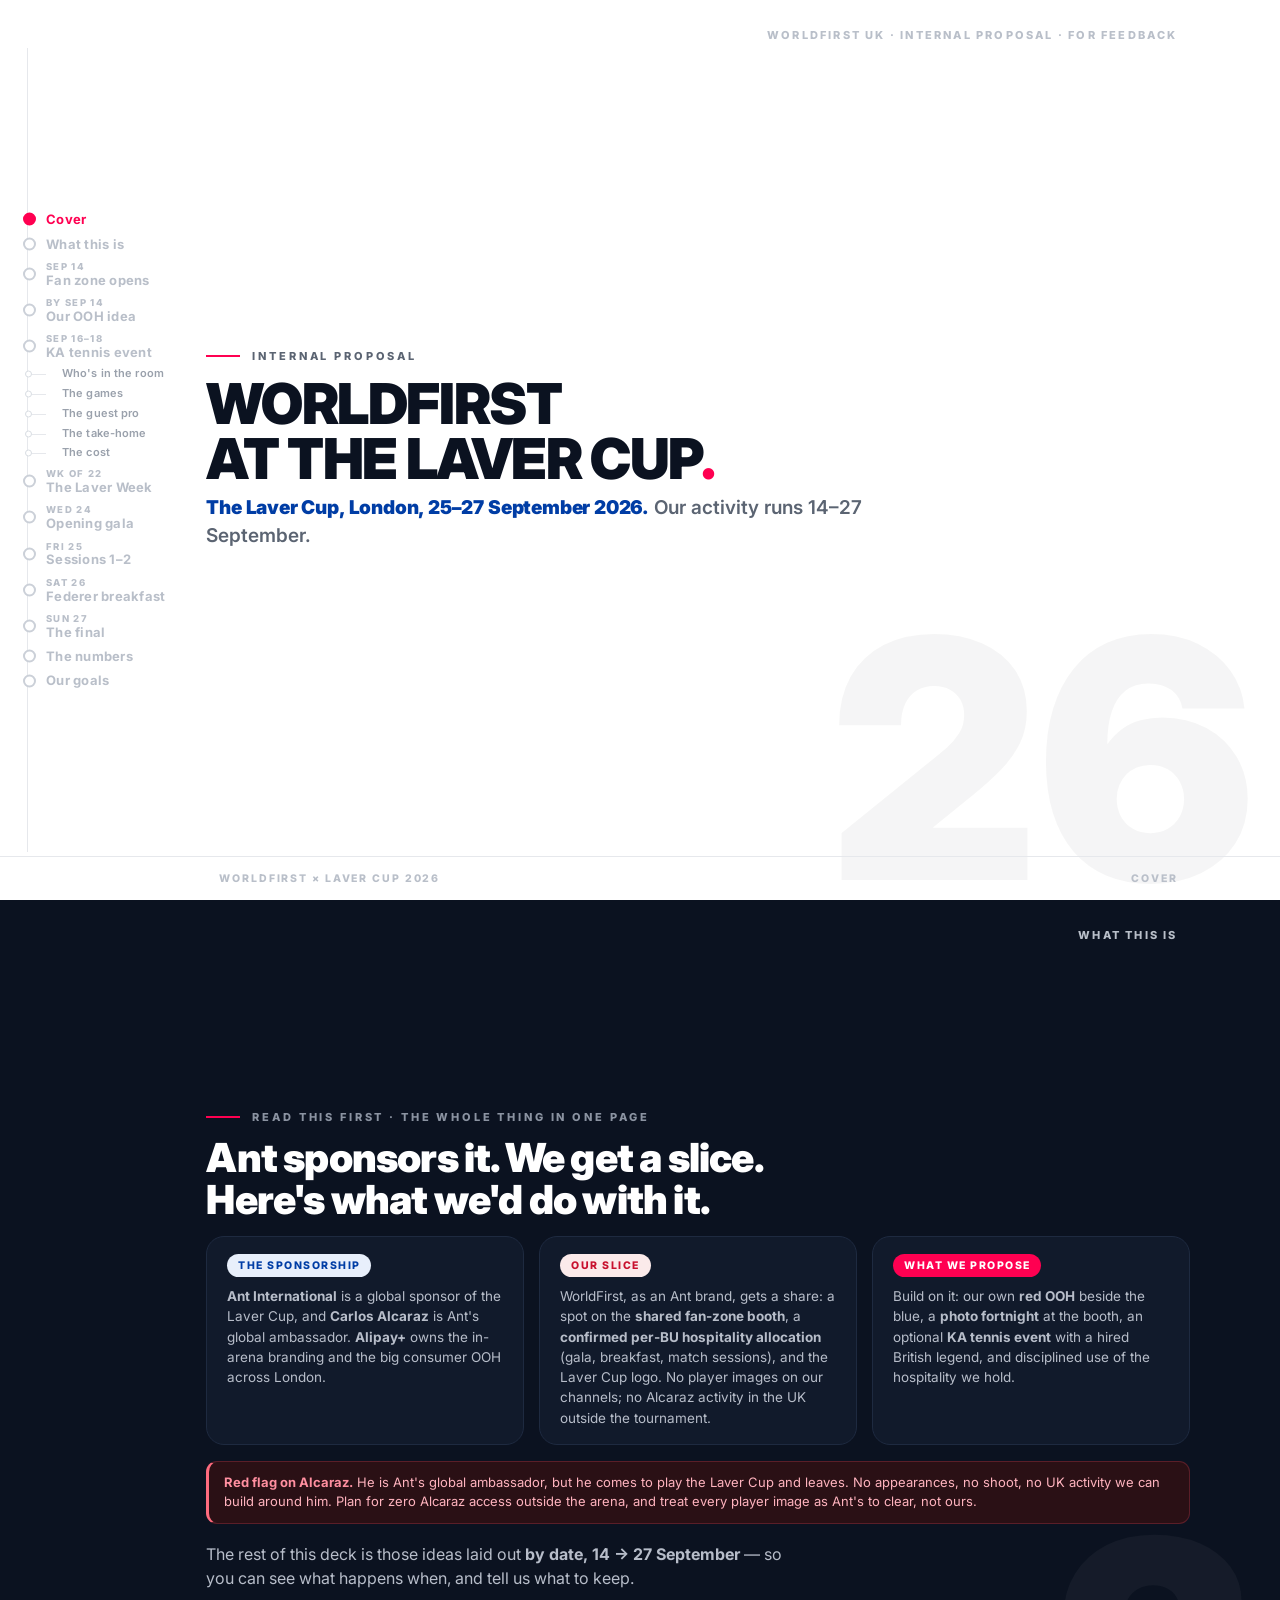
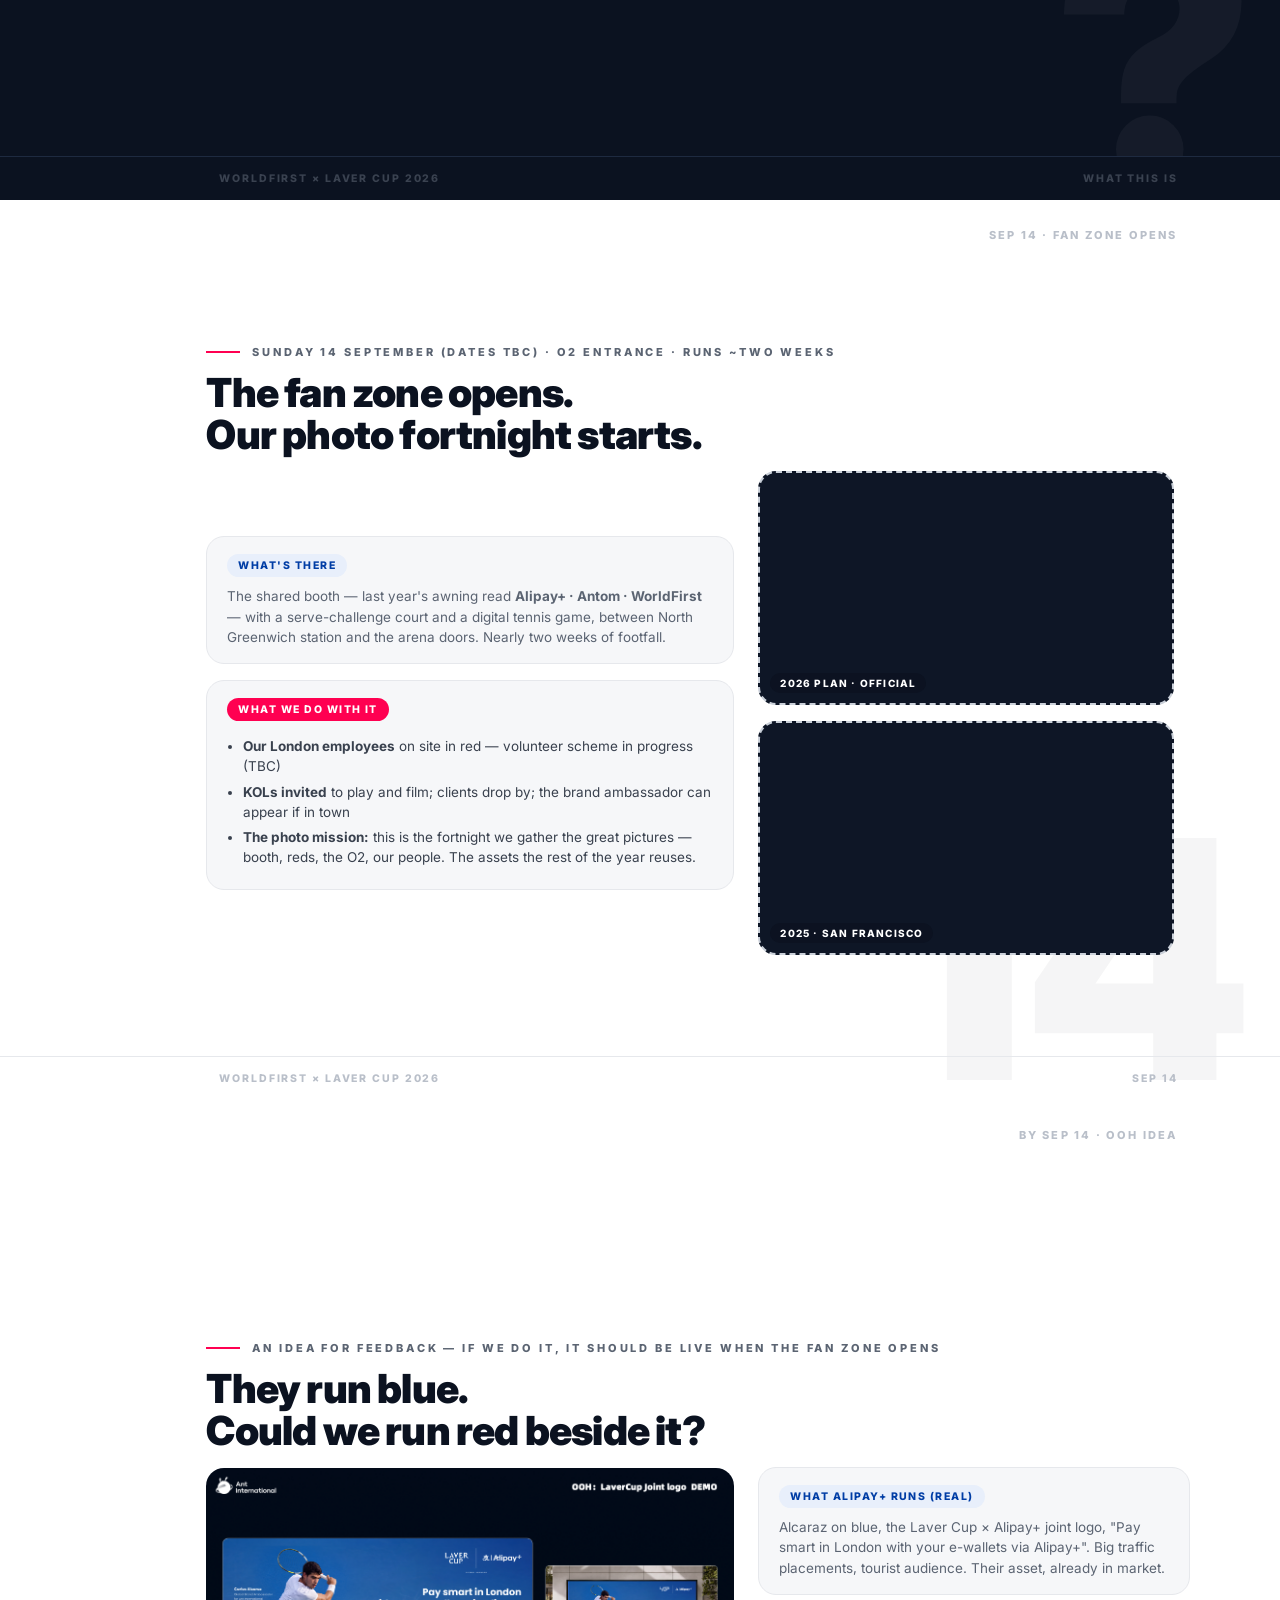
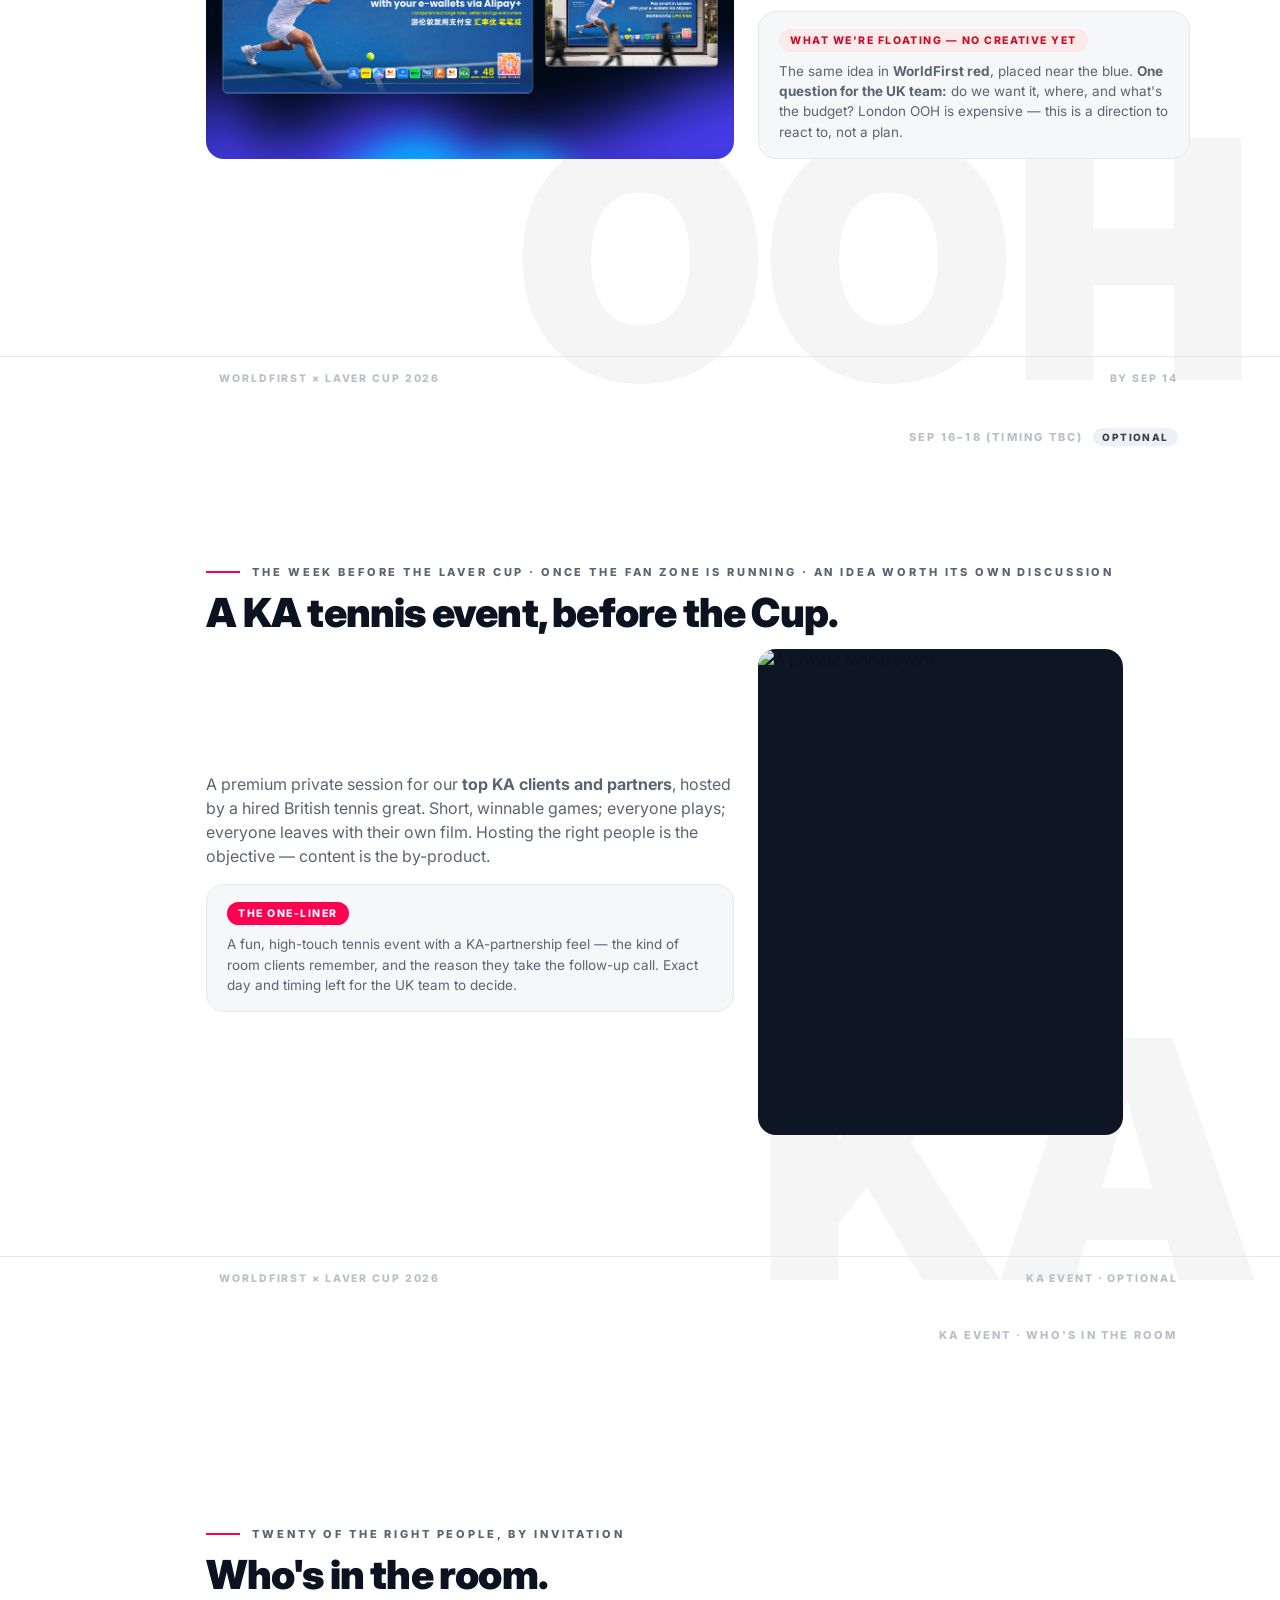
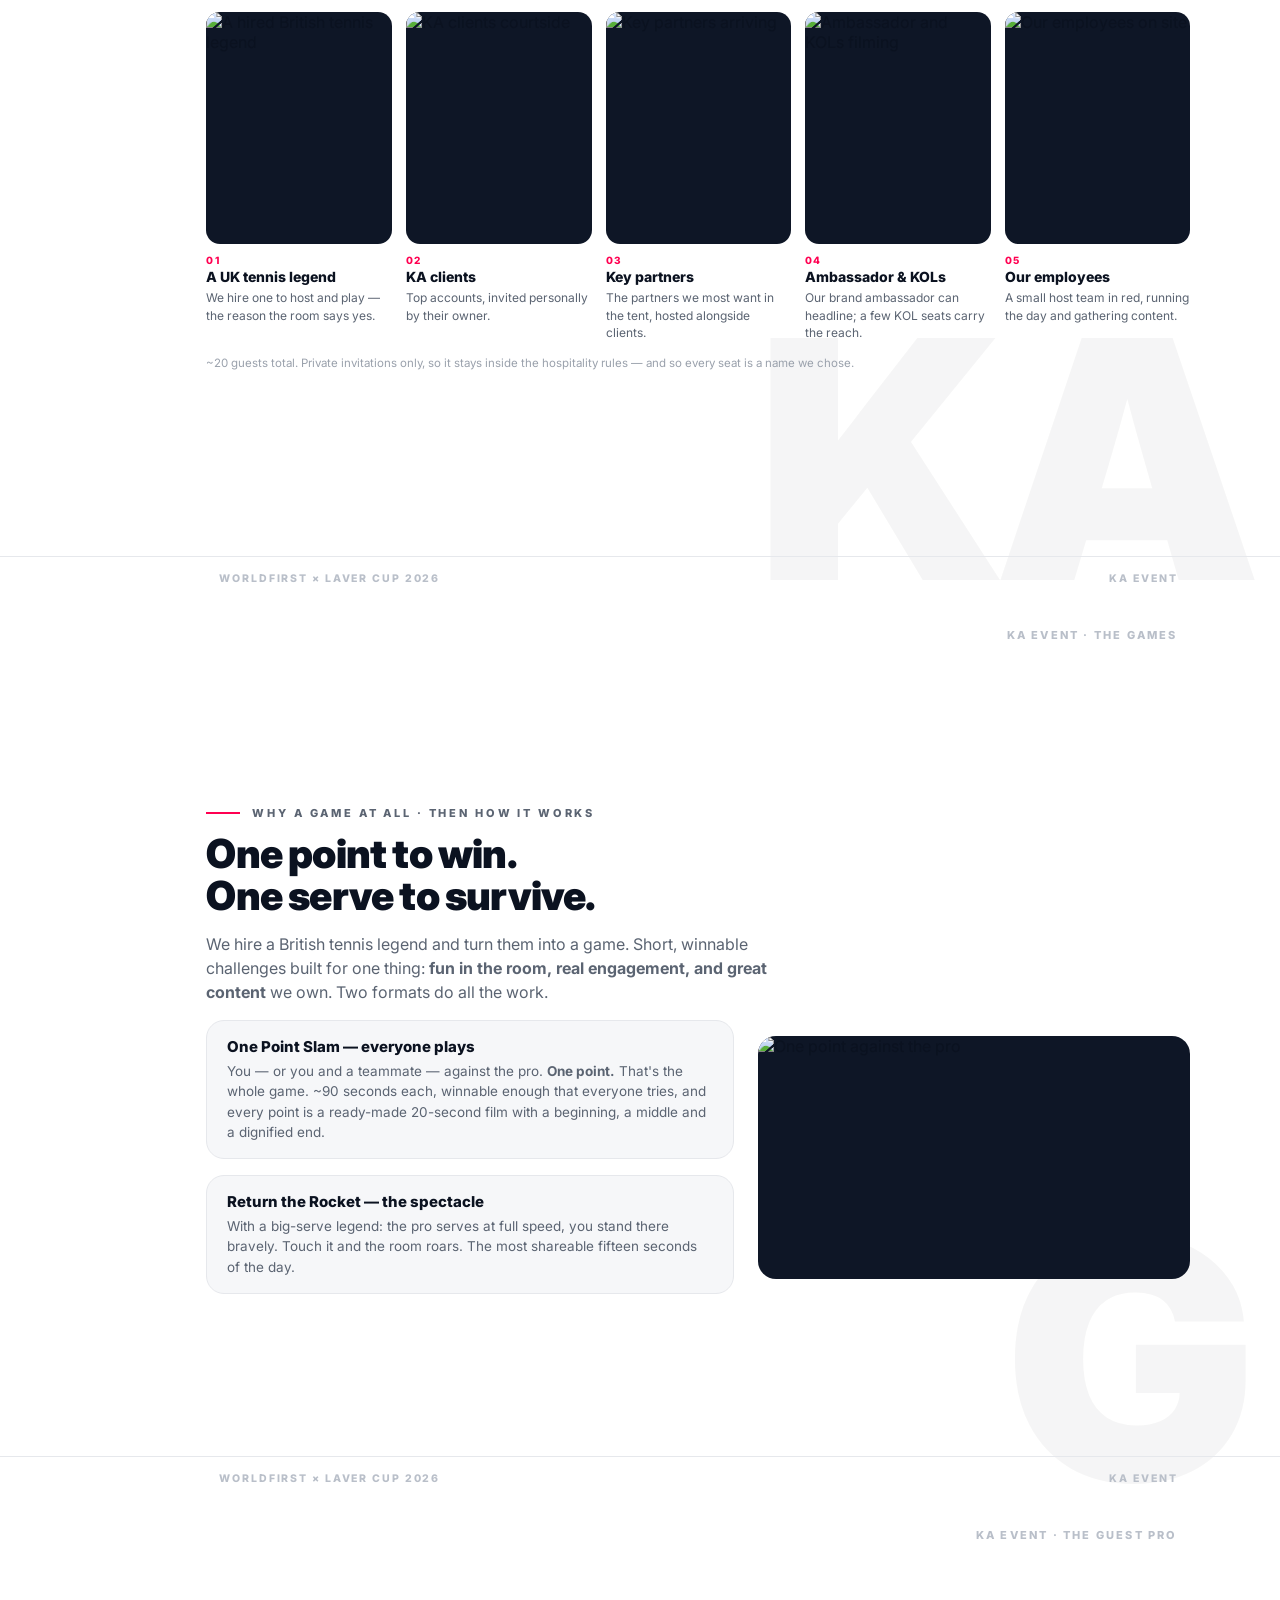
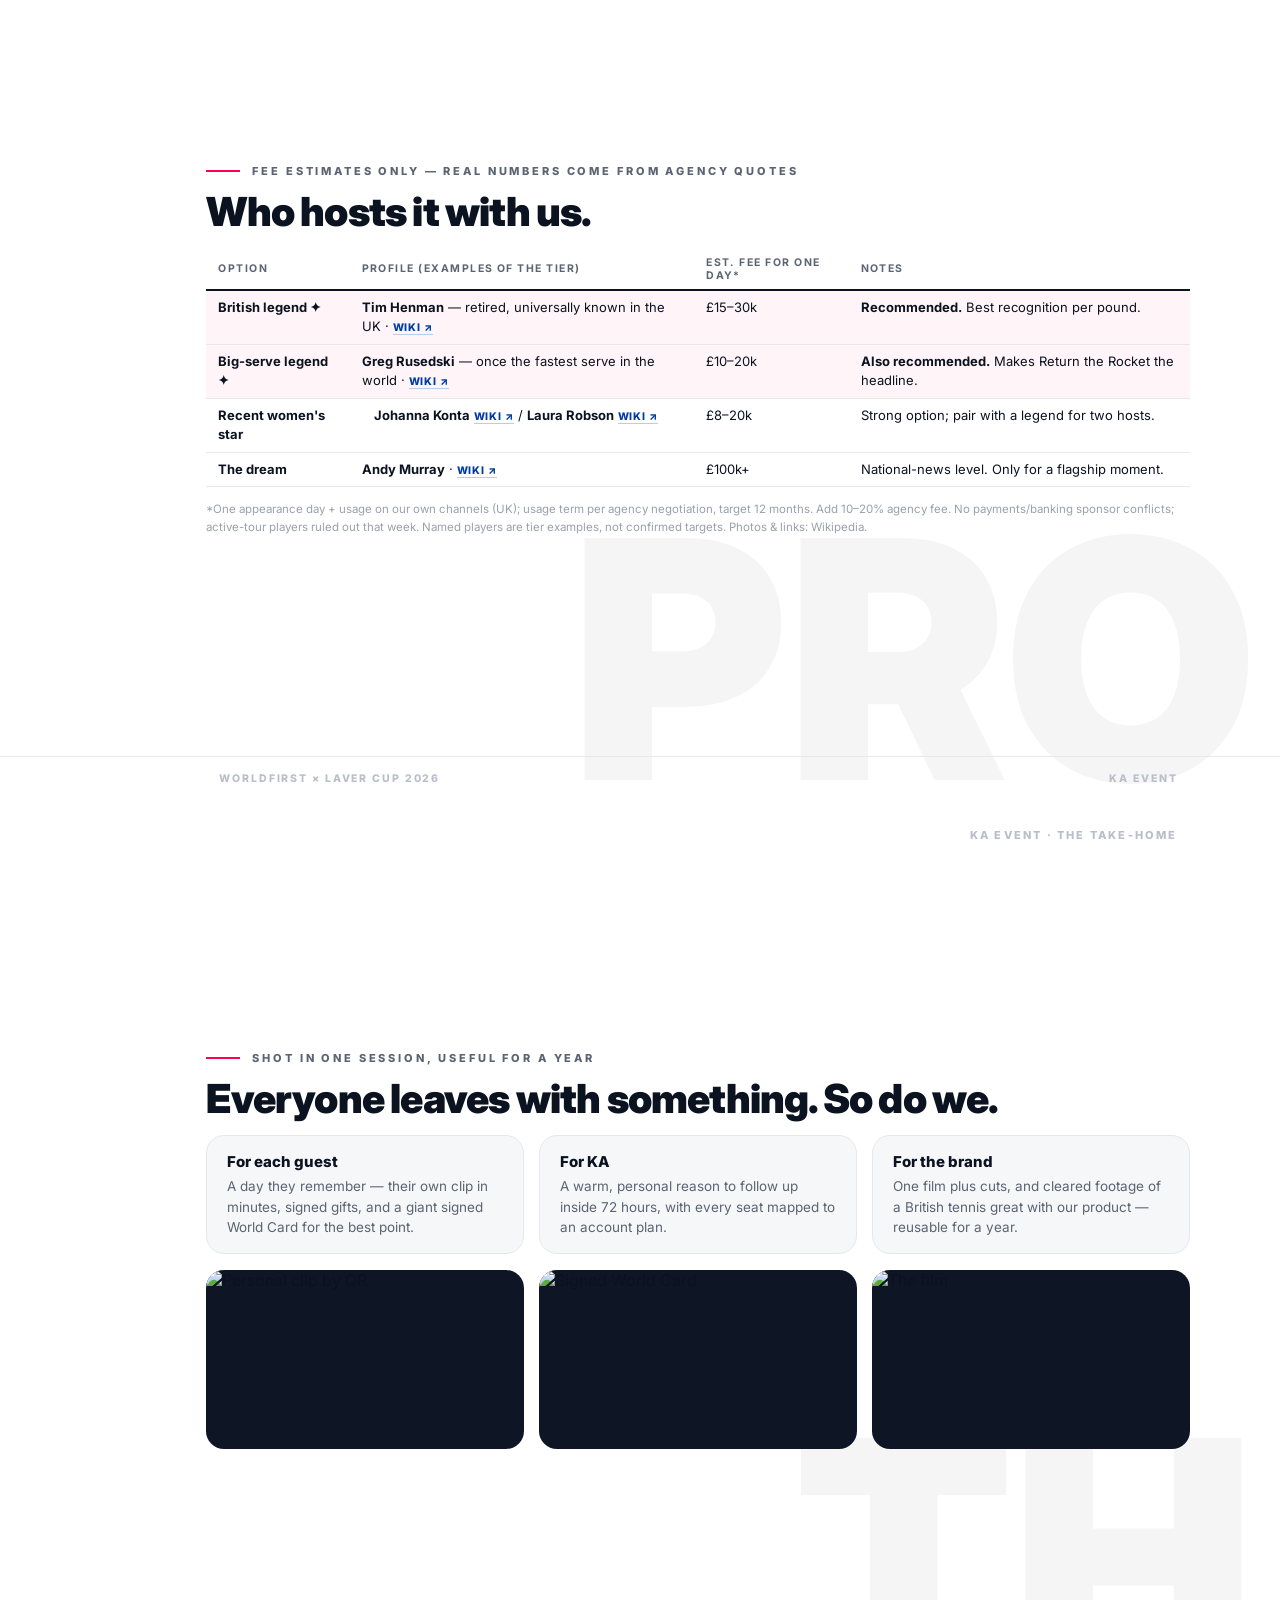
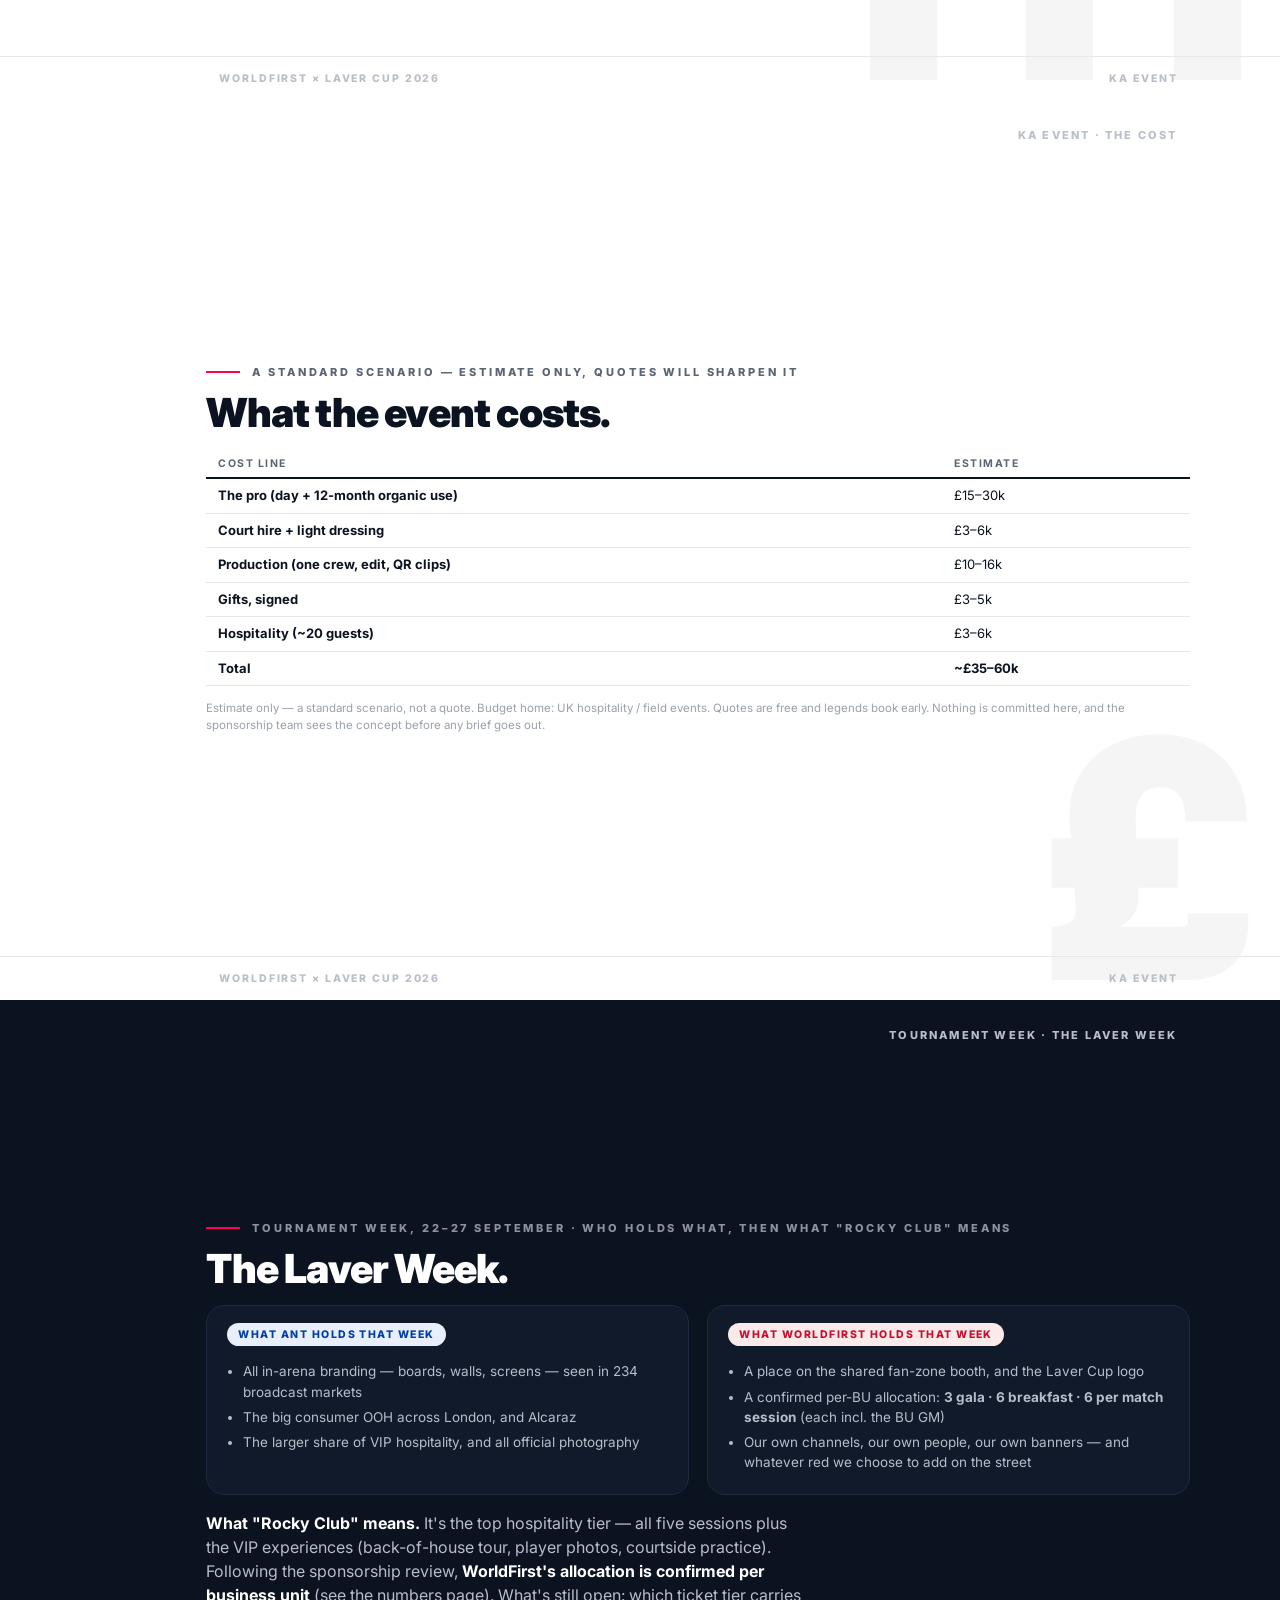
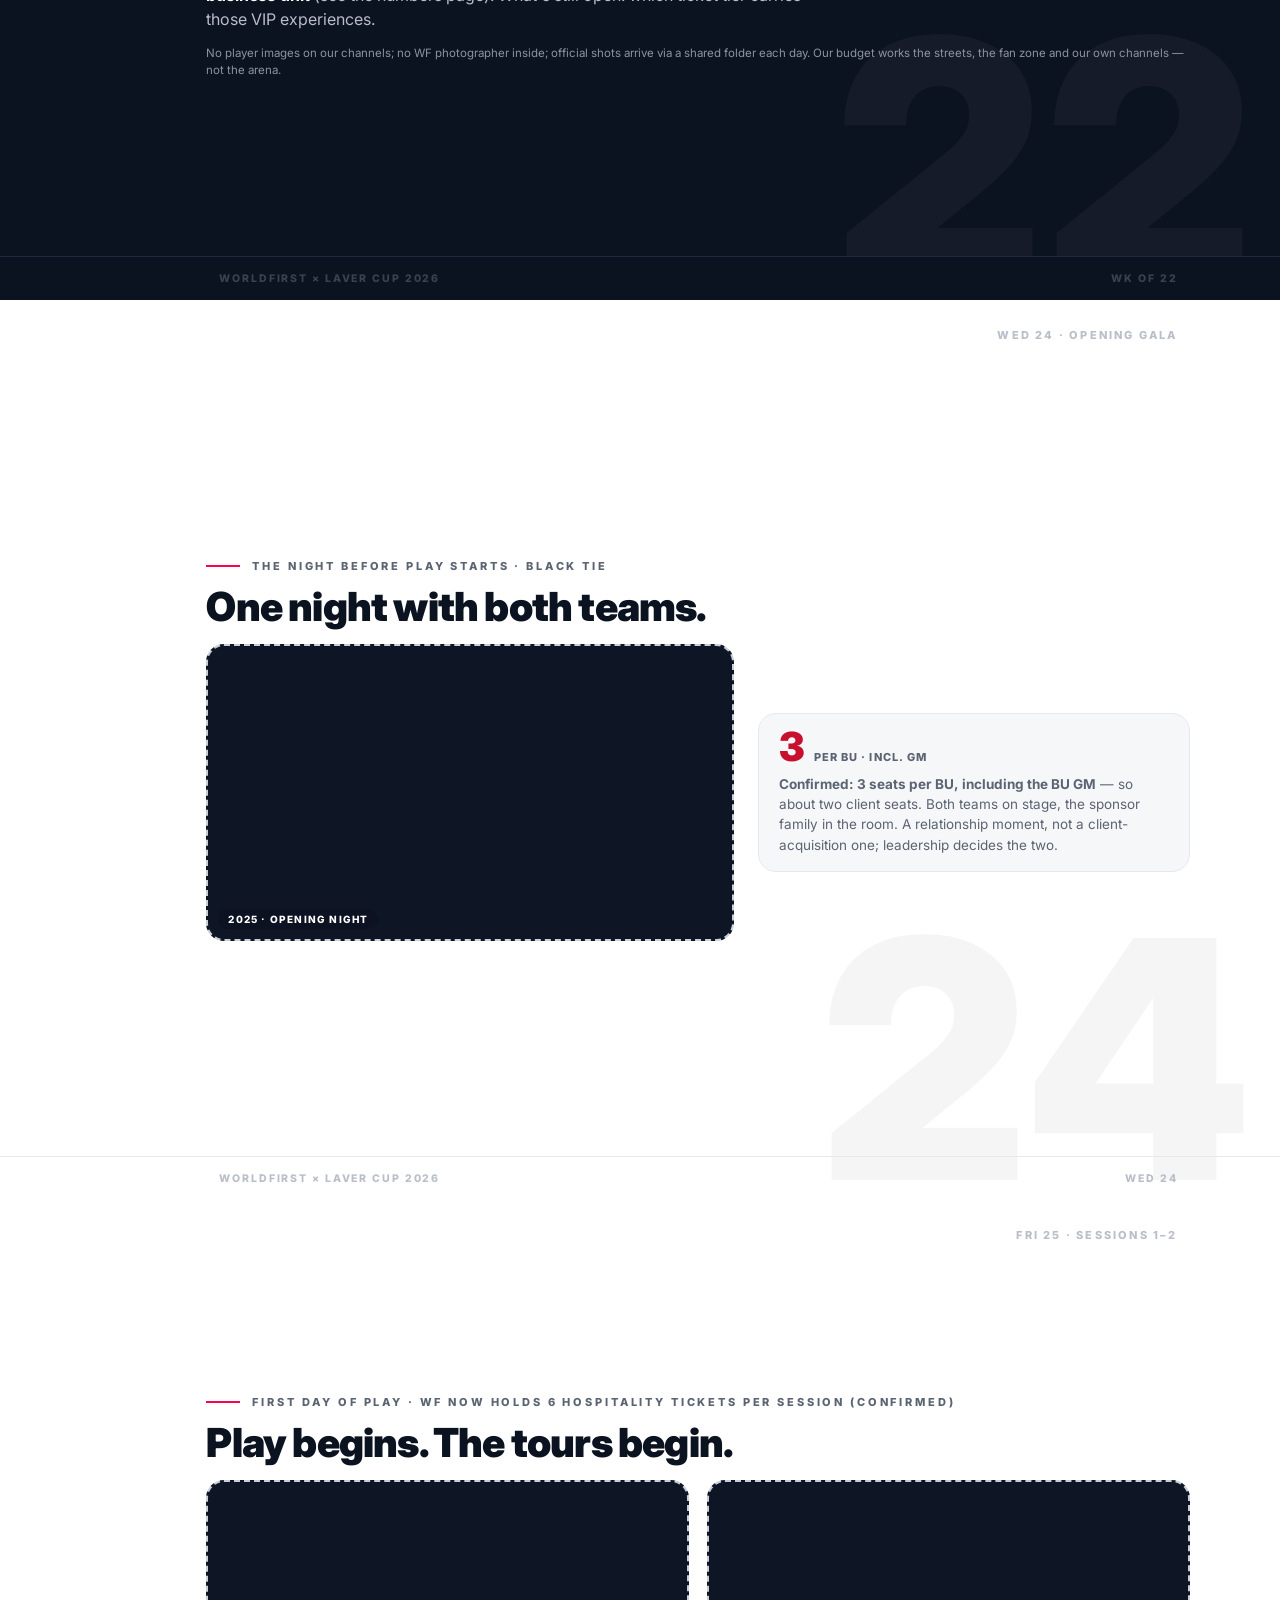
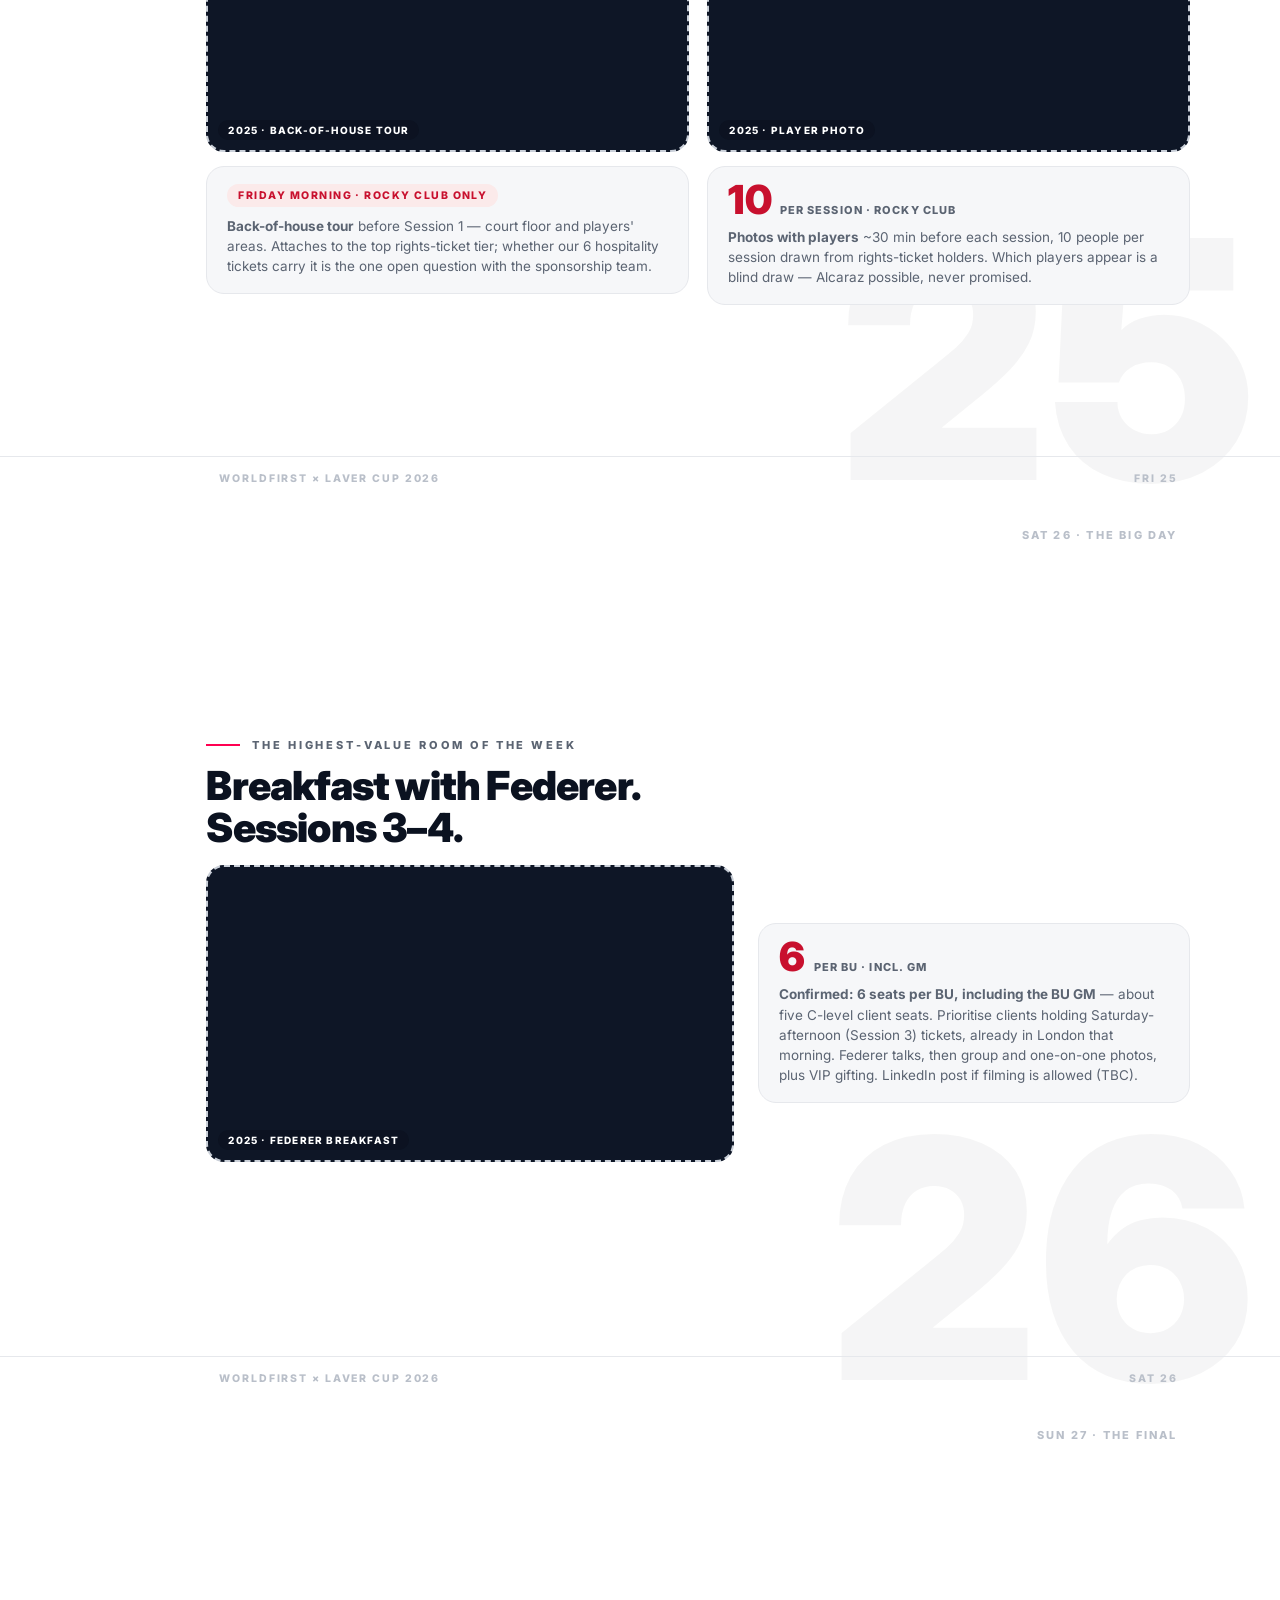
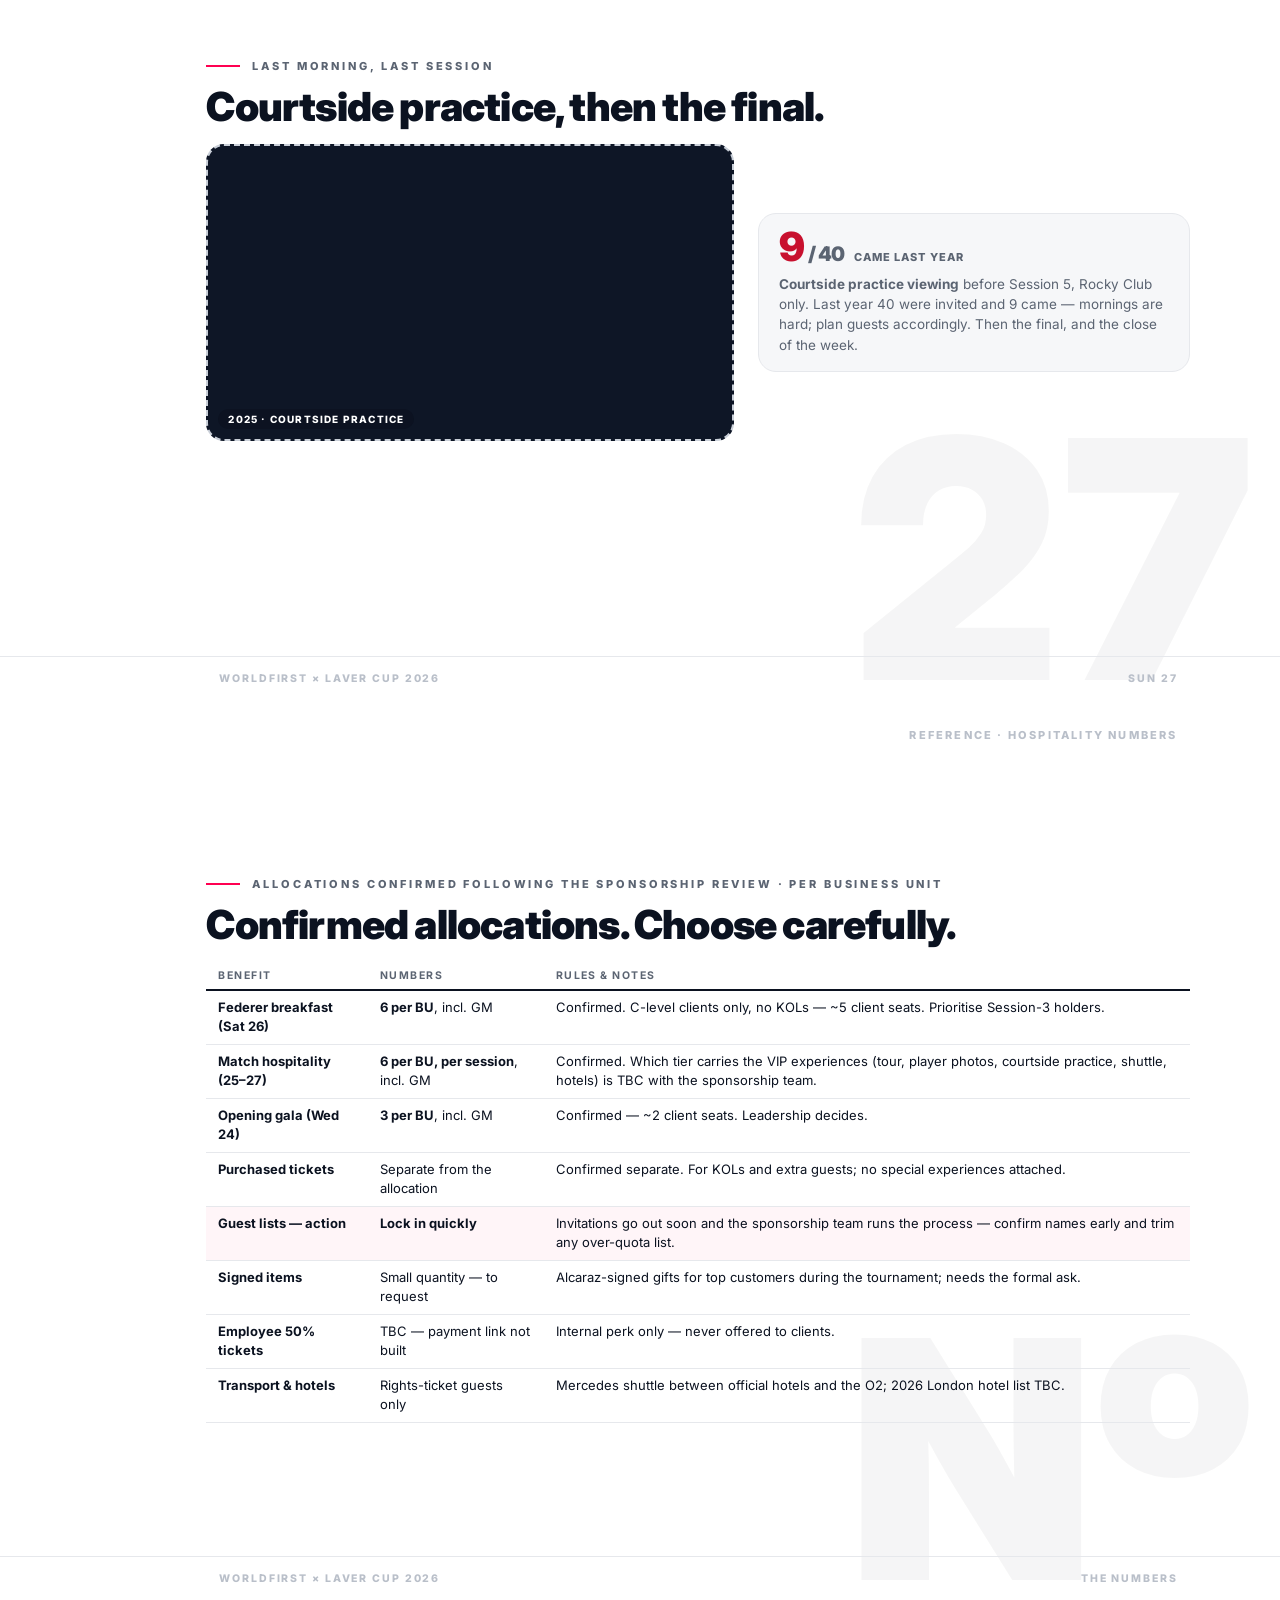
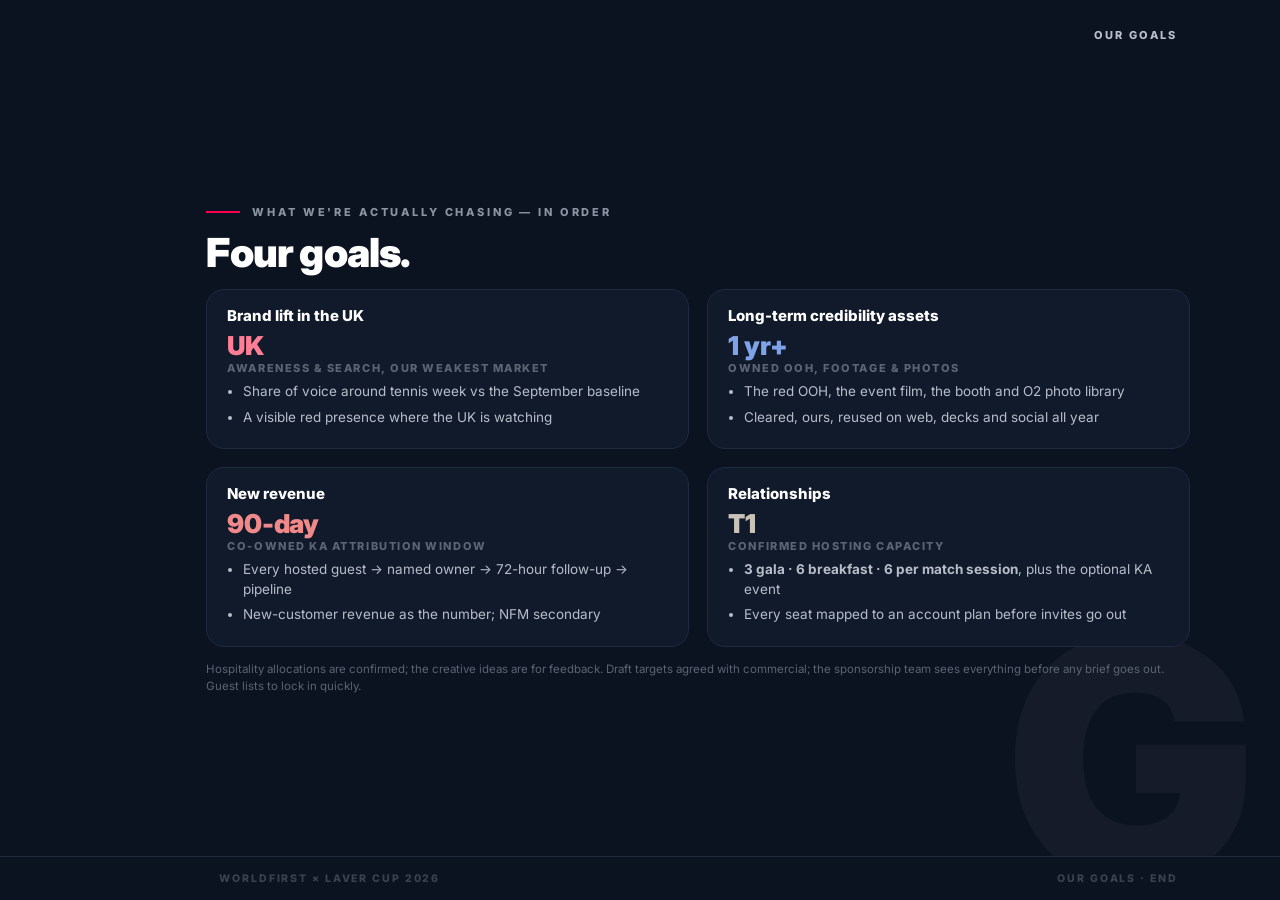
==== index.html @ 68c813b4 "Laver deck: page-by-page feedback round - Cover: 2-line title, 'Internal proposal' kicker, drop lead" ====
<!DOCTYPE html>
<html lang="en">
<head>
<meta charset="UTF-8">
<meta name="viewport" content="width=device-width, initial-scale=1.0">
<meta name="robots" content="noindex, nofollow">
<title>WorldFirst × Laver Cup 2026 — the plan</title>
<link rel="preconnect" href="https://fonts.googleapis.com">
<link href="https://fonts.googleapis.com/css2?family=Inter:wght@400;500;600;800;900&display=swap" rel="stylesheet">
<link rel="stylesheet" href="styles.css">
</head>
<body class="haspanel">
<div class="bar" id="bar"></div>

<nav class="datenav" id="datenav">
  <a href="#s-cover"><span class="dd">Cover</span></a>
  <a href="#s-brief"><span class="dd">What this is</span></a>
  <a href="#s-0914"><span class="dt">Sep 14</span><span class="dd">Fan zone opens</span></a>
  <a href="#s-ooh"><span class="dt">By Sep 14</span><span class="dd">Our OOH idea</span></a>
  <a href="#s-ka"><span class="dt">Sep 16–18</span><span class="dd">KA tennis event</span></a>
  <a href="#s-ka2" class="sub">Who's in the room</a>
  <a href="#s-games" class="sub">The games</a>
  <a href="#s-pro" class="sub">The guest pro</a>
  <a href="#s-keep" class="sub">The take-home</a>
  <a href="#s-cost" class="sub">The cost</a>
  <a href="#s-arena"><span class="dt">Wk of 22</span><span class="dd">The Laver Week</span></a>
  <a href="#s-0924"><span class="dt">Wed 24</span><span class="dd">Opening gala</span></a>
  <a href="#s-0925"><span class="dt">Fri 25</span><span class="dd">Sessions 1–2</span></a>
  <a href="#s-0926"><span class="dt">Sat 26</span><span class="dd">Federer breakfast</span></a>
  <a href="#s-0927"><span class="dt">Sun 27</span><span class="dd">The final</span></a>
  <a href="#s-nums"><span class="dd">The numbers</span></a>
  <a href="#s-goals"><span class="dd">Our goals</span></a>
</nav>

<!-- COVER -->
<section class="slide" id="s-cover">
  <div class="num">WORLDFIRST UK · INTERNAL PROPOSAL · FOR FEEDBACK</div>
  <div class="ghost">26</div>
  <div class="wrap">
    <div class="kicker">Internal proposal</div>
    <h1>WORLDFIRST<br>AT THE LAVER CUP<span style="color:var(--wf)">.</span></h1>
    <p class="dateline blue"><b>The Laver Cup, London, 25–27 September 2026.</b> Our activity runs 14–27 September.</p>
  </div>
  <div class="strip"><span>WorldFirst × Laver Cup 2026</span><span>COVER</span></div>
</section>

<!-- WHAT THIS IS -->
<section class="slide dark" id="s-brief">
  <div class="num">WHAT THIS IS</div>
  <div class="ghost">?</div>
  <div class="wrap">
    <div class="kicker">Read this first · the whole thing in one page</div>
    <h2 style="color:#fff">Ant sponsors it. We get a slice.<br>Here's what we'd do with it.</h2>
    <div class="grid3">
      <div class="card">
        <span class="chip blue">The sponsorship</span>
        <p><b>Ant International</b> is a global sponsor of the Laver Cup, and <b>Carlos Alcaraz</b> is Ant's global ambassador. <b>Alipay+</b> owns the in-arena branding and the big consumer OOH across London.</p>
      </div>
      <div class="card">
        <span class="chip red">Our slice</span>
        <p>WorldFirst, as an Ant brand, gets a share: a spot on the <b>shared fan-zone booth</b>, a <b>confirmed per-BU hospitality allocation</b> (gala, breakfast, match sessions), and the Laver Cup logo. No player images on our channels; no Alcaraz activity in the UK outside the tournament.</p>
      </div>
      <div class="card">
        <span class="chip pink">What we propose</span>
        <p>Build on it: our own <b>red OOH</b> beside the blue, a <b>photo fortnight</b> at the booth, an optional <b>KA tennis event</b> with a hired British legend, and disciplined use of the hospitality we hold.</p>
      </div>
    </div>
    <div class="flag"><b>Red flag on Alcaraz.</b> He is Ant's global ambassador, but he comes to play the Laver Cup and leaves. No appearances, no shoot, no UK activity we can build around him. Plan for zero Alcaraz access outside the arena, and treat every player image as Ant's to clear, not ours.</div>
    <p class="lead" style="margin-top:18px;color:#B7BDC9">The rest of this deck is those ideas laid out <b>by date, 14 → 27 September</b> — so you can see what happens when, and tell us what to keep.</p>
  </div>
  <div class="strip"><span>WorldFirst × Laver Cup 2026</span><span>WHAT THIS IS</span></div>
</section>

<!-- SEP 14 · FAN ZONE -->
<section class="slide" id="s-0914">
  <div class="num">SEP 14 · FAN ZONE OPENS</div>
  <div class="ghost">14</div>
  <div class="wrap">
    <div class="kicker">Sunday 14 September (dates TBC) · O2 entrance · runs ~two weeks</div>
    <h2>The fan zone opens.<br>Our photo fortnight starts.</h2>
    <div class="hero2">
      <div>
        <div class="card" style="margin-bottom:16px">
          <span class="chip blue">What's there</span>
          <p>The shared booth — last year's awning read <b>Alipay+ · Antom · WorldFirst</b> — with a serve-challenge court and a digital tennis game, between North Greenwich station and the arena doors. Nearly two weeks of footfall.</p>
        </div>
        <div class="card">
          <span class="chip pink">What we do with it</span>
          <ul>
            <li><b>Our London employees</b> on site in red — volunteer scheme in progress (TBC)</li>
            <li><b>KOLs invited</b> to play and film; clients drop by; the brand ambassador can appear if in town</li>
            <li><b>The photo mission:</b> this is the fortnight we gather the great pictures — booth, reds, the O2, our people. The assets the rest of the year reuses.</li>
          </ul>
        </div>
      </div>
      <div>
        <figure class="pic r169" style="margin-bottom:16px"><span class="cap2">2026 plan · official</span><img src="img/lc-fanzone-plan.png" alt="2026 fan zone plan" loading="lazy" onerror="this.closest('figure').classList.add('ph');this.style.display='none'"></figure>
        <figure class="pic r169"><span class="cap2">2025 · San Francisco</span><img src="img/lc-booth25.jpg" alt="2025 booth" loading="lazy" onerror="this.closest('figure').classList.add('ph');this.style.display='none'"></figure>
      </div>
    </div>
  </div>
  <div class="strip"><span>WorldFirst × Laver Cup 2026</span><span>SEP 14</span></div>
</section>

<!-- BY SEP 14 · OOH -->
<section class="slide" id="s-ooh">
  <div class="num">BY SEP 14 · OOH IDEA</div>
  <div class="ghost">OOH</div>
  <div class="wrap">
    <div class="kicker">An idea for feedback — if we do it, it should be live when the fan zone opens</div>
    <h2>They run blue.<br>Could we run red beside it?</h2>
    <div class="hero2">
      <div class="aplus-img"><img src="img/aplus-ooh.png" alt="A+ Laver Cup OOH demo — Alcaraz, Pay smart in London" onerror="this.parentElement.outerHTML='&lt;figure class=&quot;ph r169&quot;&gt;&lt;span class=&quot;tag&quot;&gt;A+ BANNER (real demo)&lt;/span&gt;&lt;span class=&quot;cap&quot;&gt;Alipay+ OOH — Alcaraz on blue, Laver Cup × Alipay+ joint logo, &amp;quot;Pay smart in London&amp;quot;. Save the file as img/aplus-ooh.png to show it here.&lt;/span&gt;&lt;/figure&gt;'"></div>
      <div>
        <div class="card" style="margin-bottom:16px">
          <span class="chip blue">What Alipay+ runs (real)</span>
          <p>Alcaraz on blue, the Laver Cup × Alipay+ joint logo, "Pay smart in London with your e-wallets via Alipay+". Big traffic placements, tourist audience. Their asset, already in market.</p>
        </div>
        <div class="card">
          <span class="chip red">What we're floating — no creative yet</span>
          <p>The same idea in <b>WorldFirst red</b>, placed near the blue. <b>One question for the UK team:</b> do we want it, where, and what's the budget? London OOH is expensive — this is a direction to react to, not a plan.</p>
        </div>
      </div>
    </div>
  </div>
  <div class="strip"><span>WorldFirst × Laver Cup 2026</span><span>BY SEP 14</span></div>
</section>

<!-- SEP 16-18 · KA TENNIS EVENT -->
<section class="slide" id="s-ka">
  <div class="num">SEP 16–18 (TIMING TBC)<span class="optchip">Optional</span></div>
  <div class="ghost">KA</div>
  <div class="wrap">
    <div class="kicker">The week before the Laver Cup · once the fan zone is running · an idea worth its own discussion</div>
    <h2>A KA tennis event, before the Cup.</h2>
    <div class="hero2">
      <div>
        <p class="lead" style="margin-bottom:16px">A premium private session for our <b>top KA clients and partners</b>, hosted by a hired British tennis great. Short, winnable games; everyone plays; everyone leaves with their own film. Hosting the right people is the objective — content is the by-product.</p>
        <div class="card">
          <span class="chip pink">The one-liner</span>
          <p>A fun, high-touch tennis event with a KA-partnership feel — the kind of room clients remember, and the reason they take the follow-up call. Exact day and timing left for the UK team to decide.</p>
        </div>
      </div>
      <figure class="pic r34"><img src="img/v01.jpg" alt="A private tennis event" loading="lazy"></figure>
    </div>
  </div>
  <div class="strip"><span>WorldFirst × Laver Cup 2026</span><span>KA EVENT · OPTIONAL</span></div>
</section>

<!-- WHO'S IN THE ROOM -->
<section class="slide" id="s-ka2">
  <div class="num">KA EVENT · WHO'S IN THE ROOM</div>
  <div class="ghost">KA</div>
  <div class="wrap">
    <div class="kicker">Twenty of the right people, by invitation</div>
    <h2>Who's in the room.</h2>
    <div class="roomgrid">
      <div class="roomtile">
        <figure><img src="img/v03.jpg" alt="A hired British tennis legend"></figure>
        <span class="rt-n">01</span><h3>A UK tennis legend</h3>
        <p>We hire one to host and play — the reason the room says yes.</p>
      </div>
      <div class="roomtile">
        <figure><img src="img/v05.jpg" alt="KA clients courtside"></figure>
        <span class="rt-n">02</span><h3>KA clients</h3>
        <p>Top accounts, invited personally by their owner.</p>
      </div>
      <div class="roomtile">
        <figure><img src="img/v02.jpg" alt="Key partners arriving"></figure>
        <span class="rt-n">03</span><h3>Key partners</h3>
        <p>The partners we most want in the tent, hosted alongside clients.</p>
      </div>
      <div class="roomtile">
        <figure><img src="img/v08.jpg" alt="Ambassador and KOLs filming"></figure>
        <span class="rt-n">04</span><h3>Ambassador &amp; KOLs</h3>
        <p>Our brand ambassador can headline; a few KOL seats carry the reach.</p>
      </div>
      <div class="roomtile">
        <figure><img src="img/lc-booth25.jpg" alt="Our employees on site"></figure>
        <span class="rt-n">05</span><h3>Our employees</h3>
        <p>A small host team in red, running the day and gathering content.</p>
      </div>
    </div>
    <p class="foot">~20 guests total. Private invitations only, so it stays inside the hospitality rules — and so every seat is a name we chose.</p>
  </div>
  <div class="strip"><span>WorldFirst × Laver Cup 2026</span><span>KA EVENT</span></div>
</section>

<!-- THE GAMES -->
<section class="slide" id="s-games">
  <div class="num">KA EVENT · THE GAMES</div>
  <div class="ghost">G</div>
  <div class="wrap">
    <div class="kicker">Why a game at all · then how it works</div>
    <h2>One point to win.<br>One serve to survive.</h2>
    <p class="lead" style="margin-bottom:16px">We hire a British tennis legend and turn them into a game. Short, winnable challenges built for one thing: <b>fun in the room, real engagement, and great content</b> we own. Two formats do all the work.</p>
    <div class="hero2">
      <div>
        <div class="card" style="margin-bottom:16px">
          <h3>One Point Slam — everyone plays</h3>
          <p>You — or you and a teammate — against the pro. <b>One point.</b> That's the whole game. ~90 seconds each, winnable enough that everyone tries, and every point is a ready-made 20-second film with a beginning, a middle and a dignified end.</p>
        </div>
        <div class="card">
          <h3>Return the Rocket — the spectacle</h3>
          <p>With a big-serve legend: the pro serves at full speed, you stand there bravely. Touch it and the room roars. The most shareable fifteen seconds of the day.</p>
        </div>
      </div>
      <figure class="pic r169"><img src="img/v06.jpg" alt="One point against the pro" loading="lazy"></figure>
    </div>
  </div>
  <div class="strip"><span>WorldFirst × Laver Cup 2026</span><span>KA EVENT</span></div>
</section>

<!-- THE GUEST PRO -->
<section class="slide" id="s-pro">
  <div class="num">KA EVENT · THE GUEST PRO</div>
  <div class="ghost">PRO</div>
  <div class="wrap">
    <div class="kicker">Fee estimates only — real numbers come from agency quotes</div>
    <h2>Who hosts it with us.</h2>
    <table class="tbl">
      <tr><th>Option</th><th>Profile (examples of the tier)</th><th>Est. fee for one day*</th><th>Notes</th></tr>
      <tr class="rec"><td>British legend ✦</td><td><div class="tcell"><img class="face" src="https://upload.wikimedia.org/wikipedia/commons/thumb/9/90/Tim_Henman_2006_Australian_Open.JPG/330px-Tim_Henman_2006_Australian_Open.JPG" alt="Tim Henman" onerror="this.style.display='none'"><span><b>Tim Henman</b> — retired, universally known in the UK · <a class="wikilink" href="https://en.wikipedia.org/wiki/Tim_Henman" target="_blank" rel="noopener">WIKI ↗</a></span></div></td><td>£15–30k</td><td><b>Recommended.</b> Best recognition per pound.</td></tr>
      <tr class="rec"><td>Big-serve legend ✦</td><td><div class="tcell"><img class="face" src="https://upload.wikimedia.org/wikipedia/commons/thumb/6/60/Greg_Rusedski_2014.jpg/330px-Greg_Rusedski_2014.jpg" alt="Greg Rusedski" onerror="this.style.display='none'"><span><b>Greg Rusedski</b> — once the fastest serve in the world · <a class="wikilink" href="https://en.wikipedia.org/wiki/Greg_Rusedski" target="_blank" rel="noopener">WIKI ↗</a></span></div></td><td>£10–20k</td><td><b>Also recommended.</b> Makes Return the Rocket the headline.</td></tr>
      <tr><td>Recent women's star</td><td><div class="tcell"><span class="faces"><img class="face" src="https://upload.wikimedia.org/wikipedia/commons/thumb/0/0a/Konta_RG19_%2829%29_%2848199186357%29.jpg/330px-Konta_RG19_%2829%29_%2848199186357%29.jpg" alt="Johanna Konta" onerror="this.style.display='none'"><img class="face" src="https://upload.wikimedia.org/wikipedia/commons/thumb/7/71/Robson_WM17_%285%29_%2835793473560%29.jpg/330px-Robson_WM17_%285%29_%2835793473560%29.jpg" alt="Laura Robson" onerror="this.style.display='none'"></span><span><b>Johanna Konta</b> <a class="wikilink" href="https://en.wikipedia.org/wiki/Johanna_Konta" target="_blank" rel="noopener">WIKI ↗</a> / <b>Laura Robson</b> <a class="wikilink" href="https://en.wikipedia.org/wiki/Laura_Robson" target="_blank" rel="noopener">WIKI ↗</a></span></div></td><td>£8–20k</td><td>Strong option; pair with a legend for two hosts.</td></tr>
      <tr><td>The dream</td><td><div class="tcell"><img class="face" src="https://upload.wikimedia.org/wikipedia/commons/thumb/b/bf/2015_Australian_Open_-_Andy_Murray_12_%28cropped%29.jpg/330px-2015_Australian_Open_-_Andy_Murray_12_%28cropped%29.jpg" alt="Andy Murray" onerror="this.style.display='none'"><span><b>Andy Murray</b> · <a class="wikilink" href="https://en.wikipedia.org/wiki/Andy_Murray" target="_blank" rel="noopener">WIKI ↗</a></span></div></td><td>£100k+</td><td>National-news level. Only for a flagship moment.</td></tr>
    </table>
    <p class="foot">*One appearance day + usage on our own channels (UK); usage term per agency negotiation, target 12 months. Add 10–20% agency fee. No payments/banking sponsor conflicts; active-tour players ruled out that week. Named players are tier examples, not confirmed targets. Photos &amp; links: Wikipedia.</p>
  </div>
  <div class="strip"><span>WorldFirst × Laver Cup 2026</span><span>KA EVENT</span></div>
</section>

<!-- THE TAKE-HOME -->
<section class="slide" id="s-keep">
  <div class="num">KA EVENT · THE TAKE-HOME</div>
  <div class="ghost">TH</div>
  <div class="wrap">
    <div class="kicker">Shot in one session, useful for a year</div>
    <h2>Everyone leaves with something. So do we.</h2>
    <div class="grid3">
      <div class="card">
        <h3>For each guest</h3>
        <p>A day they remember — their own clip in minutes, signed gifts, and a giant signed World Card for the best point.</p>
      </div>
      <div class="card">
        <h3>For KA</h3>
        <p>A warm, personal reason to follow up inside 72 hours, with every seat mapped to an account plan.</p>
      </div>
      <div class="card">
        <h3>For the brand</h3>
        <p>One film plus cuts, and cleared footage of a British tennis great with our product — reusable for a year.</p>
      </div>
    </div>
    <div class="grid3" style="margin-top:16px">
      <figure class="pic r169"><img src="img/v08.jpg" alt="Personal clip by QR" loading="lazy"></figure>
      <figure class="pic r169"><img src="img/v14.jpg" alt="Signed World Card" loading="lazy"></figure>
      <figure class="pic r169"><img src="img/v13.jpg" alt="The film" loading="lazy"></figure>
    </div>
  </div>
  <div class="strip"><span>WorldFirst × Laver Cup 2026</span><span>KA EVENT</span></div>
</section>

<!-- THE COST -->
<section class="slide" id="s-cost">
  <div class="num">KA EVENT · THE COST</div>
  <div class="ghost">£</div>
  <div class="wrap">
    <div class="kicker">A standard scenario — estimate only, quotes will sharpen it</div>
    <h2>What the event costs.</h2>
    <table class="tbl">
      <tr><th>Cost line</th><th>Estimate</th></tr>
      <tr><td>The pro (day + 12-month organic use)</td><td>£15–30k</td></tr>
      <tr><td>Court hire + light dressing</td><td>£3–6k</td></tr>
      <tr><td>Production (one crew, edit, QR clips)</td><td>£10–16k</td></tr>
      <tr><td>Gifts, signed</td><td>£3–5k</td></tr>
      <tr><td>Hospitality (~20 guests)</td><td>£3–6k</td></tr>
      <tr><td><b>Total</b></td><td><b>~£35–60k</b></td></tr>
    </table>
    <p class="foot">Estimate only — a standard scenario, not a quote. Budget home: UK hospitality / field events. Quotes are free and legends book early. Nothing is committed here, and the sponsorship team sees the concept before any brief goes out.</p>
  </div>
  <div class="strip"><span>WorldFirst × Laver Cup 2026</span><span>KA EVENT</span></div>
</section>

<!-- WK OF 22 · RIGHTS, PLAINLY -->
<section class="slide dark" id="s-arena">
  <div class="num">TOURNAMENT WEEK · THE LAVER WEEK</div>
  <div class="ghost">22</div>
  <div class="wrap">
    <div class="kicker">Tournament week, 22–27 September · who holds what, then what "Rocky Club" means</div>
    <h2 style="color:#fff">The Laver Week.</h2>
    <div class="grid2">
      <div class="card">
        <span class="chip blue">What Ant holds that week</span>
        <ul>
          <li>All in-arena branding — boards, walls, screens — seen in 234 broadcast markets</li>
          <li>The big consumer OOH across London, and Alcaraz</li>
          <li>The larger share of VIP hospitality, and all official photography</li>
        </ul>
      </div>
      <div class="card">
        <span class="chip red">What WorldFirst holds that week</span>
        <ul>
          <li>A place on the shared fan-zone booth, and the Laver Cup logo</li>
          <li>A confirmed per-BU allocation: <b>3 gala · 6 breakfast · 6 per match session</b> (each incl. the BU GM)</li>
          <li>Our own channels, our own people, our own banners — and whatever red we choose to add on the street</li>
        </ul>
      </div>
    </div>
    <p class="lead" style="margin-top:16px;margin-bottom:0"><b style="color:#fff">What "Rocky Club" means.</b> It's the top hospitality tier — all five sessions plus the VIP experiences (back-of-house tour, player photos, courtside practice). Following the sponsorship review, <b style="color:#fff">WorldFirst's allocation is confirmed per business unit</b> (see the numbers page). What's still open: which ticket tier carries those VIP experiences.</p>
    <p class="foot" style="color:#8B93A1">No player images on our channels; no WF photographer inside; official shots arrive via a shared folder each day. Our budget works the streets, the fan zone and our own channels — not the arena.</p>
  </div>
  <div class="strip"><span>WorldFirst × Laver Cup 2026</span><span>WK OF 22</span></div>
</section>

<!-- WED 24 · GALA -->
<section class="slide" id="s-0924">
  <div class="num">WED 24 · OPENING GALA</div>
  <div class="ghost">24</div>
  <div class="wrap">
    <div class="kicker">The night before play starts · black tie</div>
    <h2>One night with both teams.</h2>
    <div class="hero2">
      <figure class="pic r169"><span class="cap2">2025 · opening night</span><img src="img/lc-gala.jpg" alt="Opening night gala" loading="lazy" onerror="this.closest('figure').classList.add('ph');this.style.display='none'"></figure>
      <div class="card">
        <div class="numhi"><span class="n">3</span><span class="u">per BU · incl. GM</span></div>
        <p><b>Confirmed: 3 seats per BU, including the BU GM</b> — so about two client seats. Both teams on stage, the sponsor family in the room. A relationship moment, not a client-acquisition one; leadership decides the two.</p>
      </div>
    </div>
  </div>
  <div class="strip"><span>WorldFirst × Laver Cup 2026</span><span>WED 24</span></div>
</section>

<!-- FRI 25 -->
<section class="slide" id="s-0925">
  <div class="num">FRI 25 · SESSIONS 1–2</div>
  <div class="ghost">25</div>
  <div class="wrap">
    <div class="kicker">First day of play · WF now holds 6 hospitality tickets per session (confirmed)</div>
    <h2>Play begins. The tours begin.</h2>
    <div class="grid2">
      <div>
        <figure class="pic r169" style="margin-bottom:14px"><span class="cap2">2025 · back-of-house tour</span><img src="img/lc-tour.jpg" alt="Back of house tour" loading="lazy" onerror="this.closest('figure').classList.add('ph');this.style.display='none'"></figure>
        <div class="card">
          <span class="chip red">Friday morning · Rocky Club only</span>
          <p><b>Back-of-house tour</b> before Session 1 — court floor and players' areas. Attaches to the top rights-ticket tier; whether our 6 hospitality tickets carry it is the one open question with the sponsorship team.</p>
        </div>
      </div>
      <div>
        <figure class="pic r169" style="margin-bottom:14px"><span class="cap2">2025 · player photo</span><img src="img/lc-photoop.jpg" alt="Player photo opportunity" loading="lazy" onerror="this.closest('figure').classList.add('ph');this.style.display='none'"></figure>
        <div class="card">
          <div class="numhi"><span class="n">10</span><span class="u">per session · Rocky Club</span></div>
          <p><b>Photos with players</b> ~30 min before each session, 10 people per session drawn from rights-ticket holders. Which players appear is a blind draw — Alcaraz possible, never promised.</p>
        </div>
      </div>
    </div>
  </div>
  <div class="strip"><span>WorldFirst × Laver Cup 2026</span><span>FRI 25</span></div>
</section>

<!-- SAT 26 -->
<section class="slide" id="s-0926">
  <div class="num">SAT 26 · THE BIG DAY</div>
  <div class="ghost">26</div>
  <div class="wrap">
    <div class="kicker">The highest-value room of the week</div>
    <h2>Breakfast with Federer.<br>Sessions 3–4.</h2>
    <div class="hero2">
      <figure class="pic r169"><span class="cap2">2025 · Federer breakfast</span><img src="img/lc-breakfast.jpg" alt="Federer breakfast" loading="lazy" onerror="this.closest('figure').classList.add('ph');this.style.display='none'"></figure>
      <div class="card">
        <div class="numhi"><span class="n">6</span><span class="u">per BU · incl. GM</span></div>
        <p><b>Confirmed: 6 seats per BU, including the BU GM</b> — about five C-level client seats. Prioritise clients holding Saturday-afternoon (Session 3) tickets, already in London that morning. Federer talks, then group and one-on-one photos, plus VIP gifting. LinkedIn post if filming is allowed (TBC).</p>
      </div>
    </div>
  </div>
  <div class="strip"><span>WorldFirst × Laver Cup 2026</span><span>SAT 26</span></div>
</section>

<!-- SUN 27 -->
<section class="slide" id="s-0927">
  <div class="num">SUN 27 · THE FINAL</div>
  <div class="ghost">27</div>
  <div class="wrap">
    <div class="kicker">Last morning, last session</div>
    <h2>Courtside practice, then the final.</h2>
    <div class="hero2">
      <figure class="pic r169"><span class="cap2">2025 · courtside practice</span><img src="img/lc-courtside.jpg" alt="Courtside practice" loading="lazy" onerror="this.closest('figure').classList.add('ph');this.style.display='none'"></figure>
      <div class="card">
        <div class="numhi"><span class="n">9<span style="font-size:20px;color:var(--grey)"> / 40</span></span><span class="u">came last year</span></div>
        <p><b>Courtside practice viewing</b> before Session 5, Rocky Club only. Last year 40 were invited and 9 came — mornings are hard; plan guests accordingly. Then the final, and the close of the week.</p>
      </div>
    </div>
  </div>
  <div class="strip"><span>WorldFirst × Laver Cup 2026</span><span>SUN 27</span></div>
</section>

<!-- THE NUMBERS -->
<section class="slide" id="s-nums">
  <div class="num">REFERENCE · HOSPITALITY NUMBERS</div>
  <div class="ghost">Nº</div>
  <div class="wrap">
    <div class="kicker">Allocations confirmed following the sponsorship review · per business unit</div>
    <h2>Confirmed allocations. Choose carefully.</h2>
    <table class="tbl">
      <tr><th>Benefit</th><th>Numbers</th><th>Rules &amp; notes</th></tr>
      <tr><td>Federer breakfast (Sat 26)</td><td><b>6 per BU</b>, incl. GM</td><td>Confirmed. C-level clients only, no KOLs — ~5 client seats. Prioritise Session-3 holders.</td></tr>
      <tr><td>Match hospitality (25–27)</td><td><b>6 per BU, per session</b>, incl. GM</td><td>Confirmed. Which tier carries the VIP experiences (tour, player photos, courtside practice, shuttle, hotels) is TBC with the sponsorship team.</td></tr>
      <tr><td>Opening gala (Wed 24)</td><td><b>3 per BU</b>, incl. GM</td><td>Confirmed — ~2 client seats. Leadership decides.</td></tr>
      <tr><td>Purchased tickets</td><td>Separate from the allocation</td><td>Confirmed separate. For KOLs and extra guests; no special experiences attached.</td></tr>
      <tr class="rec"><td>Guest lists — action</td><td><b>Lock in quickly</b></td><td>Invitations go out soon and the sponsorship team runs the process — confirm names early and trim any over-quota list.</td></tr>
      <tr><td>Signed items</td><td>Small quantity — to request</td><td>Alcaraz-signed gifts for top customers during the tournament; needs the formal ask.</td></tr>
      <tr><td>Employee 50% tickets</td><td>TBC — payment link not built</td><td>Internal perk only — never offered to clients.</td></tr>
      <tr><td>Transport &amp; hotels</td><td>Rights-ticket guests only</td><td>Mercedes shuttle between official hotels and the O2; 2026 London hotel list TBC.</td></tr>
    </table>
  </div>
  <div class="strip"><span>WorldFirst × Laver Cup 2026</span><span>THE NUMBERS</span></div>
</section>

<!-- GOALS -->
<section class="slide dark" id="s-goals">
  <div class="num">OUR GOALS</div>
  <div class="ghost">G</div>
  <div class="wrap">
    <div class="kicker">What we're actually chasing — in order</div>
    <h2 style="color:#fff">Four goals.</h2>
    <div class="grid2">
      <div class="card goal">
        <h3>Brand lift in the UK</h3>
        <div class="big" style="color:#FF7D95">UK</div>
        <div class="unit">awareness &amp; search, our weakest market</div>
        <ul>
          <li>Share of voice around tennis week vs the September baseline</li>
          <li>A visible red presence where the UK is watching</li>
        </ul>
      </div>
      <div class="card goal">
        <h3>Long-term credibility assets</h3>
        <div class="big" style="color:#7FA3E8">1 yr+</div>
        <div class="unit">owned OOH, footage &amp; photos</div>
        <ul>
          <li>The red OOH, the event film, the booth and O2 photo library</li>
          <li>Cleared, ours, reused on web, decks and social all year</li>
        </ul>
      </div>
      <div class="card goal">
        <h3>New revenue</h3>
        <div class="big" style="color:#F08A8A">90-day</div>
        <div class="unit">co-owned KA attribution window</div>
        <ul>
          <li>Every hosted guest → named owner → 72-hour follow-up → pipeline</li>
          <li>New-customer revenue as the number; NFM secondary</li>
        </ul>
      </div>
      <div class="card goal">
        <h3>Relationships</h3>
        <div class="big" style="color:#C9C2B6">T1</div>
        <div class="unit">confirmed hosting capacity</div>
        <ul>
          <li><b>3 gala · 6 breakfast · 6 per match session</b>, plus the optional KA event</li>
          <li>Every seat mapped to an account plan before invites go out</li>
        </ul>
      </div>
    </div>
    <p class="foot" style="color:#5B6472">Hospitality allocations are confirmed; the creative ideas are for feedback. Draft targets agreed with commercial; the sponsorship team sees everything before any brief goes out. Guest lists to lock in quickly.</p>
  </div>
  <div class="strip"><span>WorldFirst × Laver Cup 2026</span><span>OUR GOALS · END</span></div>
</section>

<script>
const slides=[...document.querySelectorAll('.slide')];
const links=[...document.querySelectorAll('#datenav a')];
function sync(){
  const y=window.scrollY+innerHeight/2;
  let idx=0;
  slides.forEach((s,i)=>{if(s.offsetTop<=y)idx=i;});
  links.forEach((d,i)=>d.classList.toggle('on',i===idx));
  const max=document.body.scrollHeight-innerHeight;
  document.getElementById('bar').style.width=(max?window.scrollY/max*100:0)+'%';
}
addEventListener('scroll',sync,{passive:true});sync();
addEventListener('keydown',e=>{
  if(['ArrowDown','PageDown',' '].includes(e.key)){e.preventDefault();nav(1);}
  if(['ArrowUp','PageUp'].includes(e.key)){e.preventDefault();nav(-1);}
});
function nav(dir){
  const y=window.scrollY+innerHeight/2;
  let idx=0;slides.forEach((s,i)=>{if(s.offsetTop<=y)idx=i;});
  const t=slides[Math.min(slides.length-1,Math.max(0,idx+dir))];
  t.scrollIntoView({behavior:'smooth'});
}
/* click any photo to zoom; click anywhere or Esc to close */
const lb=document.createElement('div');
lb.className='lightbox';
lb.innerHTML='<button class="lx-close">Close ✕</button><img alt="">';
document.body.appendChild(lb);
const lbimg=lb.querySelector('img');
function closeLB(){lb.classList.remove('on');lbimg.removeAttribute('src');}
lb.addEventListener('click',closeLB);
document.querySelectorAll('figure.pic img,.aplus-img img,.roomtile img').forEach(im=>{
  im.addEventListener('click',e=>{
    e.stopPropagation();
    lbimg.src=im.currentSrc||im.src;lbimg.alt=im.alt||'';lb.classList.add('on');
  });
});
addEventListener('keydown',e=>{if(e.key==='Escape')closeLB();});
</script>
</body>
</html>
---- styles.css ----
:root{
  --ink:#0B1220; --grey:#5B6472; --line:#E6E8EC; --paper:#FFFFFF; --soft:#F6F7F9;
  --europe:#003DA5; --world:#C8102E; --wf:#FF0051;
}
*{margin:0;padding:0;box-sizing:border-box}
html{scroll-snap-type:y mandatory;scroll-behavior:smooth}
body{font-family:'Inter',-apple-system,'Segoe UI',sans-serif;color:var(--ink);background:var(--paper)}
.slide{min-height:100vh;scroll-snap-align:start;display:flex;align-items:center;position:relative;overflow:hidden;padding:72px 7vw}
.wrap{max-width:1120px;margin:0 auto;width:100%;position:relative;z-index:2}
.ghost{position:absolute;right:2vw;bottom:-2vw;font-size:26vw;font-weight:900;color:rgba(11,18,32,.04);line-height:1;z-index:1;user-select:none}
.dark .ghost{color:rgba(255,255,255,.04)}
.kicker{font-size:12px;font-weight:800;letter-spacing:.26em;text-transform:uppercase;color:var(--grey);margin-bottom:20px;display:flex;align-items:center;gap:12px}
.kicker::before{content:"";width:34px;height:2px;background:var(--wf)}
h1{font-size:clamp(44px,7vw,96px);line-height:.98;font-weight:900;letter-spacing:-.025em}
h2{font-size:clamp(30px,4.4vw,54px);line-height:1.04;font-weight:900;letter-spacing:-.02em;margin-bottom:24px}
h3{font-size:17px;font-weight:800;margin-bottom:8px}
p.lead{font-size:clamp(17px,1.55vw,20px);line-height:1.6;color:var(--grey);max-width:58ch}
.num{position:absolute;top:28px;right:7vw;font-size:11px;font-weight:800;letter-spacing:.2em;color:#B9BFC9;z-index:3}
.strip{position:absolute;left:0;right:0;bottom:0;height:44px;display:flex;align-items:center;justify-content:space-between;padding:0 7vw;font-size:10.5px;font-weight:800;letter-spacing:.18em;text-transform:uppercase;color:#B9BFC9;border-top:1px solid var(--line);z-index:3;background:inherit}
.dark .strip{border-top-color:#1E2A40;color:#3A4250}
.chip{display:inline-flex;align-items:center;font-size:10.5px;font-weight:800;letter-spacing:.14em;text-transform:uppercase;padding:5px 11px;border-radius:100px;white-space:nowrap;margin-bottom:12px}
.chip.pink{background:var(--wf);color:#fff}
.chip.blue{background:#E8EFFB;color:var(--europe)}
.chip.red{background:#FBEAEA;color:var(--world)}
.chip.grey{background:#EDF0F4;color:#39414E}
.chip.draft{background:#FFF3E8;color:#9A4B00}
.grid2{display:grid;grid-template-columns:1fr 1fr;gap:22px}
.grid3{display:grid;grid-template-columns:repeat(3,1fr);gap:18px}
.grid4{display:grid;grid-template-columns:repeat(4,1fr);gap:16px}
.card{background:var(--soft);border:1px solid var(--line);border-radius:18px;padding:24px 26px}
.card p{font-size:15px;line-height:1.6;color:var(--grey)}
.card ul{margin:8px 0 0 18px}
.card li{font-size:15px;line-height:1.65;color:#39414E;margin-bottom:7px}
.dark{background:var(--ink);color:#fff}
.dark .kicker{color:#8B93A1}
.dark p.lead{color:#B7BDC9}
.dark .card{background:#111A2B;border-color:#1E2A40}
.dark .card p,.dark .card li{color:#B7BDC9}
.dark h3{color:#fff}
.tbl{width:100%;border-collapse:collapse;margin-top:6px}
.tbl th{font-size:11px;letter-spacing:.14em;text-transform:uppercase;color:var(--grey);text-align:left;padding:10px 14px;border-bottom:2px solid var(--ink)}
.tbl td{font-size:15px;line-height:1.5;padding:13px 14px;border-bottom:1px solid var(--line);vertical-align:top}
.tbl td:first-child{font-weight:700}
.rec{background:#FFF5F8}
.foot{margin-top:28px;font-size:13px;color:#9AA1AC;line-height:1.6}
.dots{position:fixed;right:18px;top:50%;transform:translateY(-50%);display:flex;flex-direction:column;gap:9px;z-index:50}
.dots a{width:8px;height:8px;border-radius:50%;background:#D4D8DF;transition:.2s}
.dots a.on{background:var(--wf);transform:scale(1.35)}
.bar{position:fixed;top:0;left:0;height:4px;background:linear-gradient(90deg,var(--europe),var(--wf),var(--world));width:0;z-index:60;transition:width .15s}
.trow{display:grid;grid-template-columns:180px 1fr;gap:18px;padding:15px 0;border-bottom:1px solid var(--line);align-items:baseline}
.trow .when{font-weight:900;font-size:16px}
.trow .what{font-size:15.5px;line-height:1.6;color:#39414E}
.trow .what b{color:var(--ink)}
.hot{color:var(--world);font-weight:800}
/* image drop-in slots */
.ph{position:relative;border:2px dashed #C9CFD8;border-radius:18px;background:repeating-linear-gradient(45deg,#FAFBFC,#FAFBFC 12px,#F3F5F8 12px,#F3F5F8 24px);display:flex;align-items:center;justify-content:center;overflow:hidden}
.ph .tag{position:absolute;top:12px;left:12px;background:var(--ink);color:#fff;font-size:10.5px;font-weight:800;letter-spacing:.14em;padding:4px 10px;border-radius:100px}
.ph .cap{font-size:12.5px;color:#8B93A1;text-align:center;padding:0 18px;line-height:1.5;max-width:34ch}
.dark .ph{border-color:#2A3650;background:repeating-linear-gradient(45deg,#0E1626,#0E1626 12px,#121B2E 12px,#121B2E 24px)}
.dark .ph .tag{background:var(--wf)}
.r169{aspect-ratio:16/9}
.r34{aspect-ratio:3/4}
.r45{aspect-ratio:4/5}
.hero2{display:grid;grid-template-columns:1.1fr .9fr;gap:34px;align-items:center}
.face{width:44px;height:44px;border-radius:50%;object-fit:cover;flex:0 0 44px;background:#E6E8EC}
.tcell{display:flex;align-items:center;gap:12px}
.faces{display:flex;gap:6px}
.wikilink{font-size:10.5px;font-weight:800;letter-spacing:.08em;color:var(--europe);text-decoration:none;border-bottom:1.5px solid #B9CCEB;white-space:nowrap}
.wikilink:hover{color:var(--wf);border-bottom-color:var(--wf)}
.dark .tbl th{color:#8B93A1;border-bottom-color:#fff}
.dark .tbl td{border-bottom-color:#1E2A40;color:#B7BDC9}
.dark .tbl td:first-child{color:#fff}
.goal .big{font-size:34px;font-weight:900;letter-spacing:-.01em;margin:6px 0 2px}
.goal .unit{font-size:12px;font-weight:800;letter-spacing:.14em;text-transform:uppercase;color:var(--grey)}
/* real images */
figure.pic{border-radius:18px;overflow:hidden;position:relative;background:#0E1626}
.pic img{width:100%;height:100%;object-fit:cover;display:block}
.pic .cap2{position:absolute;bottom:10px;left:10px;background:rgba(11,18,32,.82);color:#fff;font-size:10px;font-weight:800;letter-spacing:.12em;padding:4px 10px;border-radius:100px;text-transform:uppercase;z-index:2}
/* site nav on part pages */
.sitenav{position:fixed;top:14px;left:14px;z-index:80;display:flex;gap:8px}
.sitenav a{font-size:10.5px;font-weight:800;letter-spacing:.14em;text-transform:uppercase;padding:7px 13px;border-radius:100px;text-decoration:none;background:rgba(11,18,32,.85);color:#fff;border:1px solid rgba(255,255,255,.18)}
.sitenav a:hover{background:var(--wf)}
/* explicit dates — pure typography, no boxes */
.dateline{font-size:clamp(18px,1.9vw,24px);font-weight:600;line-height:1.45;color:var(--grey);margin:14px 0 4px;max-width:58ch}
.dateline b{font-weight:900;letter-spacing:-.01em}
.dateline.red b{color:var(--world)}
.dateline.blue b{color:var(--europe)}
.dark .dateline{color:#8B93A1}
.dark .dateline.red b{color:#FF8FA0}
.dark .dateline.blue b{color:#7FA3E8}
.gdate{font-size:clamp(16px,1.6vw,21px);font-weight:900;letter-spacing:.1em;text-transform:uppercase;color:#fff;margin-bottom:16px;line-height:1.3}
.gdate span{display:block;font-size:.66em;letter-spacing:.24em;font-weight:800;margin-top:6px}
.p1 .gdate span{color:#FF8FA0}
.p2 .gdate span{color:#7FA3E8}
/* split gate landing */
.gate{display:flex;min-height:100vh;background:var(--ink)}
.gate a.half{flex:1;display:flex;align-items:center;justify-content:center;text-decoration:none;position:relative;overflow:hidden;transition:flex .45s cubic-bezier(.22,.61,.36,1)}
.gate a.half:hover{flex:1.35}
.half .inner{text-align:center;padding:48px 32px;position:relative;z-index:2}
.half .pnum{font-size:12px;font-weight:800;letter-spacing:.3em;color:#8B93A1;margin-bottom:16px;text-transform:uppercase}
.half h2{color:#fff;font-size:clamp(34px,4.6vw,64px);margin-bottom:16px}
.half p{color:#B7BDC9;font-size:15.5px;line-height:1.6;max-width:36ch;margin:0 auto 26px}
.half .enter{display:inline-block;font-size:12px;font-weight:800;letter-spacing:.22em;text-transform:uppercase;color:#fff;border:2px solid rgba(255,255,255,.35);padding:12px 24px;border-radius:100px;transition:.25s}
.half:hover .enter{background:#fff;color:var(--ink);border-color:#fff}
.half::before{content:"";position:absolute;inset:0;opacity:.55;transition:.45s}
.half.p1::before{background:radial-gradient(120% 90% at 35% 115%,rgba(200,16,46,.6),transparent 62%)}
.half.p2::before{background:radial-gradient(120% 90% at 65% 115%,rgba(0,61,165,.65),transparent 62%)}
.half:hover::before{opacity:.95}
.gate .mid{width:1px;background:rgba(255,255,255,.14)}
.gatehead{position:fixed;top:0;left:0;right:0;z-index:5;display:flex;justify-content:center;padding:26px;pointer-events:none}
.gatehead span{font-size:11px;font-weight:800;letter-spacing:.26em;text-transform:uppercase;color:#8B93A1}
@media(max-width:900px){
  .grid2,.grid3,.grid4,.hero2{grid-template-columns:1fr}
  .slide{padding:56px 6vw 72px}
  .dots{display:none}
  .trow{grid-template-columns:1fr;gap:4px}
  .tbl{font-size:13px}.tbl td,.tbl th{padding:8px}
  .ghost{display:none}
  .gate{flex-direction:column}
  .gate .mid{width:auto;height:1px}
}

/* ── v3 design fixes: breathing room + density ───────────────── */
.slide{padding:76px 10vw}
.wrap{max-width:980px}
.card{padding:26px 28px}
.grid2{gap:26px}.grid3{gap:22px}
p.lead{max-width:54ch}
.num{right:10vw}
.strip{padding:0 10vw}
/* placeholder fix: tag no longer overlaps caption text */
.ph{min-height:180px;padding:52px 20px 24px}
.ph .cap{margin-top:8px}
/* timeline home */
.tl-hero{padding:96px 10vw 30px;max-width:1080px;margin:0 auto}
.tl-kicker{font-size:12px;font-weight:800;letter-spacing:.26em;text-transform:uppercase;color:var(--grey);margin-bottom:18px;display:flex;align-items:center;gap:12px}
.tl-kicker::before{content:"";width:34px;height:2px;background:var(--wf)}
.tl-hero h1{font-size:clamp(38px,5.6vw,72px);margin-bottom:16px}
.tl-hero p{font-size:clamp(16px,1.5vw,19px);line-height:1.65;color:var(--grey);max-width:60ch}
.tl-band{max-width:1080px;margin:34px auto 0;padding:0 10vw}
.tl-line{position:relative;height:2px;background:var(--line);margin:56px 0 0}
.tl-line .seg1{position:absolute;left:0;width:38%;top:0;height:2px;background:var(--world)}
.tl-line .seg2{position:absolute;right:0;width:56%;top:0;height:2px;background:var(--europe)}
.tl-phases{display:grid;grid-template-columns:38fr 56fr;gap:6%;max-width:1080px;margin:0 auto;padding:26px 10vw 90px}
.phase h2{font-size:clamp(22px,2.6vw,30px);margin:0 0 4px}
.phase .ph-date{font-size:12.5px;font-weight:800;letter-spacing:.16em;text-transform:uppercase;margin-bottom:20px}
.phase.red .ph-date{color:var(--world)}
.phase.blue .ph-date{color:var(--europe)}
.day{display:grid;grid-template-columns:92px 1fr;gap:16px;padding:15px 0;border-bottom:1px solid var(--line);align-items:baseline}
.day .d{font-weight:900;font-size:14px;letter-spacing:.02em}
.day .w{font-size:14.5px;line-height:1.55;color:#39414E}
.day .w b{color:var(--ink)}
.day .w .why{display:block;font-size:12.5px;color:#9AA1AC;margin-top:2px}
.tl-cta{display:inline-block;margin-top:22px;font-size:12px;font-weight:800;letter-spacing:.18em;text-transform:uppercase;color:#fff;background:var(--ink);padding:13px 22px;border-radius:100px;text-decoration:none}
.tl-cta:hover{background:var(--wf)}
.phase.red .tl-cta{background:var(--world)}.phase.red .tl-cta:hover{background:var(--wf)}
.phase.blue .tl-cta{background:var(--europe)}.phase.blue .tl-cta:hover{background:var(--wf)}
@media(max-width:900px){.tl-phases{grid-template-columns:1fr;gap:44px}.tl-line{display:none}}

/* ── v4: left date-nav rail ─────────────────────────── */
.datenav{position:fixed;left:0;top:0;bottom:0;width:168px;z-index:70;display:flex;flex-direction:column;justify-content:center;gap:2px;padding:20px 0 20px 26px;background:transparent;pointer-events:none}
.datenav a{pointer-events:auto;display:block;font-size:11px;font-weight:800;letter-spacing:.08em;text-transform:uppercase;color:#B9BFC9;text-decoration:none;padding:6px 10px 6px 14px;border-left:2px solid var(--line);line-height:1.3;transition:.15s}
.datenav a .dd{display:block;font-size:13px;letter-spacing:.02em;color:inherit}
.datenav a:hover{color:var(--ink)}
.datenav a.on{color:var(--wf);border-left-color:var(--wf)}
.haspanel .slide{padding-left:calc(168px + 4vw);padding-right:8vw}
.haspanel .num{right:8vw}
.haspanel .strip{padding:0 8vw 0 calc(168px + 4vw)}
@media(max-width:1050px){.datenav{display:none}.haspanel .slide{padding:56px 6vw 72px}.haspanel .strip{padding:0 6vw}}
.opt{display:inline-flex;align-items:center;font-size:10.5px;font-weight:800;letter-spacing:.14em;text-transform:uppercase;padding:5px 11px;border-radius:100px;background:#FFF3E8;color:#9A4B00;margin-left:10px;vertical-align:middle}
.aplus-img{border-radius:18px;overflow:hidden;background:#0B1220}
.aplus-img img{width:100%;display:block}

/* ── v5: fit every slide in one viewport (slideshow mode) ── */
.slide{padding:clamp(30px,4.5vh,60px) 8vw}
.haspanel .slide{padding-left:calc(168px + 3vw);padding-right:7vw}
.wrap{max-width:1040px}
h1{font-size:clamp(32px,4.4vw,58px)}
h2{font-size:clamp(24px,3.2vw,40px);margin-bottom:16px}
.kicker{margin-bottom:13px;font-size:11px}
p.lead{font-size:clamp(14.5px,1.25vw,17px);line-height:1.5;max-width:60ch}
.dateline{font-size:clamp(15px,1.5vw,19px);margin:8px 0 2px}
.card{padding:16px 20px}
.card p,.card li{font-size:13.5px;line-height:1.5}
.card li{margin-bottom:5px}
.card ul{margin:6px 0 0 16px}
h3{font-size:15px;margin-bottom:5px}
.grid2{gap:18px}.grid3{gap:15px}
.foot{margin-top:14px;font-size:11.5px;line-height:1.5}
.tbl td{padding:7px 12px;font-size:13px}
.tbl th{padding:7px 12px;font-size:10.5px}
.tbl td:first-child{font-weight:700}
.hero2{gap:24px}
.hero2 > figure.pic{max-height:54vh}
.hero2 > div figure.pic{max-height:26vh}
.goal .big{font-size:26px;margin:4px 0 0}
.goal .unit{font-size:11px}
.chip{margin-bottom:9px}
.dateline{margin-bottom:2px}

/* ── v6: ambassador callouts, nav sub-entries ── */
.chip.gold{background:#FBE7C6;color:#7A5A00}
.amb{margin-top:12px;font-size:12.5px;line-height:1.45;color:#6E5320;background:#FFF7E6;border:1px solid #F0DCA8;border-radius:11px;padding:9px 14px}
.amb .chip{margin:0 8px 0 0;vertical-align:middle}
.amb b{color:#4E3A12}
.dark .amb{background:#1c1608;border-color:#453915;color:#d6c390}.dark .amb b{color:#f0e2b8}
.datenav a.sub{border-left-color:transparent;padding:4px 10px 4px 30px;font-size:10.5px;color:#B9BFC9;position:relative;letter-spacing:.06em}
.datenav a.sub::before{content:"";position:absolute;left:16px;top:11px;width:8px;height:1px;background:#CBD0D8}
.datenav a.sub.on{color:var(--wf)}
.datenav a.sub.on::before{background:var(--wf)}
.datenav{gap:1px;padding:16px 0 16px 22px}
.datenav a{padding:5px 10px 5px 14px}

/* ── v7: number highlights, rights split, goals ── */
.numhi{display:flex;align-items:baseline;gap:9px;margin-bottom:10px}
.numhi .n{font-size:40px;font-weight:900;letter-spacing:-.02em;line-height:.85;color:var(--world)}
.numhi .u{font-size:11px;font-weight:800;letter-spacing:.1em;text-transform:uppercase;color:var(--grey)}
.dark .numhi .n{color:#FF8FA0}
.goal.main{border:2px solid var(--wf);background:#FFF5F8}
.dark .goal.main{background:#1c0e15;border-color:var(--wf)}
.mainflag{font-size:10.5px;font-weight:800;letter-spacing:.16em;text-transform:uppercase;color:var(--wf);margin-bottom:8px}
.optchip{display:inline-flex;align-items:center;font-size:10px;font-weight:800;letter-spacing:.14em;text-transform:uppercase;padding:3px 9px;border-radius:100px;background:#EDF0F4;color:#39414E;margin-left:10px}

/* v7: tighten datenav for 18 entries */
.datenav a{padding:3px 10px 3px 14px}
.datenav .dd{line-height:1.1}
.datenav a.sub{padding-top:3px;padding-bottom:3px}

/* ── v8: nav redesign — timeline rail, clean hierarchy ── */
.datenav{position:fixed;left:0;top:0;bottom:0;width:216px;display:flex;flex-direction:column;justify-content:center;gap:2px;padding:24px 8px 24px 0;z-index:70;overflow:hidden;background:transparent}
.datenav::before{content:"";position:absolute;left:27px;top:50%;transform:translateY(-50%);height:calc(100% - 96px);width:1px;background:var(--line)}
.datenav a{position:relative;display:block;padding:4px 6px 4px 46px;border-left:none;text-decoration:none;white-space:nowrap;line-height:1.25}
.datenav a::after{content:"";position:absolute;left:23px;top:50%;transform:translateY(-50%);width:9px;height:9px;border-radius:50%;background:var(--paper);border:2px solid #CBD0D8;transition:.15s}
.datenav a .dt{display:block;font-size:9.5px;font-weight:800;letter-spacing:.14em;text-transform:uppercase;color:#B9BFC9}
.datenav .dd{display:block;font-size:12.5px;font-weight:700;letter-spacing:0;text-transform:none;color:#5B6472;overflow:hidden;text-overflow:ellipsis}
.datenav a:hover .dd{color:var(--ink)}
.datenav a.on::after{background:var(--wf);border-color:var(--wf)}
.datenav a.on .dt{color:var(--wf)}
.datenav a.on .dd{color:var(--wf)}
/* nested sub-items */
.datenav a.sub{padding:2px 6px 2px 62px}
.datenav a.sub::after{left:25px;width:5px;height:5px;border-width:1.5px;border-color:#D8DCE2}
.datenav a.sub::before{content:"";position:absolute;left:32px;top:50%;width:14px;height:1px;background:var(--line)}
.datenav a.sub .dd,.datenav a.sub{font-size:11px;font-weight:600;color:#9AA1AC;letter-spacing:.01em;text-transform:none}
.datenav a.sub.on{color:var(--wf)}
.datenav a.sub.on::after{background:var(--wf);border-color:var(--wf)}
@media(max-width:1180px){.datenav{display:none}body.haspanel .slide{padding-left:7vw}}

/* ── v9: Alcaraz flag, room tiles, lightbox, cost/goals ── */
.flag{margin-top:16px;font-size:13px;line-height:1.5;background:#FBEAEA;border:1px solid #E6B3B8;border-left:3px solid var(--world);border-radius:11px;padding:11px 15px;color:#7A2530}
.flag b{color:var(--world)}
.dark .flag{background:#2A1015;border-color:#5A1E28;border-left-color:#FF6B7E;color:#FFB3BE}
.dark .flag b{color:#FF8FA0}
/* who's in the room — 5 tiles */
.roomgrid{display:grid;grid-template-columns:repeat(5,1fr);gap:14px;margin-top:4px}
.roomtile figure{aspect-ratio:4/5;border-radius:14px;overflow:hidden;position:relative;background:#0E1626;margin-bottom:10px}
.roomtile img{width:100%;height:100%;object-fit:cover;object-position:50% 26%;display:block}
.roomtile .rt-n{font-size:10px;font-weight:800;letter-spacing:.13em;text-transform:uppercase;color:var(--wf);display:block;margin-bottom:3px}
.roomtile h3{font-size:14px;margin-bottom:4px;line-height:1.15}
.roomtile p{font-size:12px;line-height:1.45;color:var(--grey)}
@media(max-width:1180px){.roomgrid{grid-template-columns:repeat(2,1fr)}}
/* lightbox */
figure.pic img,.aplus-img img,.roomtile img{cursor:zoom-in}
.lightbox{position:fixed;inset:0;z-index:200;background:rgba(6,9,15,.93);display:none;align-items:center;justify-content:center;padding:5vh 5vw;cursor:zoom-out;backdrop-filter:blur(4px)}
.lightbox.on{display:flex}
.lightbox img{max-width:100%;max-height:100%;border-radius:10px;box-shadow:0 30px 90px rgba(0,0,0,.6)}
.lightbox .lx-close{position:absolute;top:20px;right:26px;font-size:12px;font-weight:800;letter-spacing:.16em;text-transform:uppercase;color:#fff;background:transparent;border:2px solid rgba(255,255,255,.4);border-radius:100px;padding:9px 18px;cursor:pointer}
.lightbox .lx-close:hover{background:#fff;color:var(--ink)}
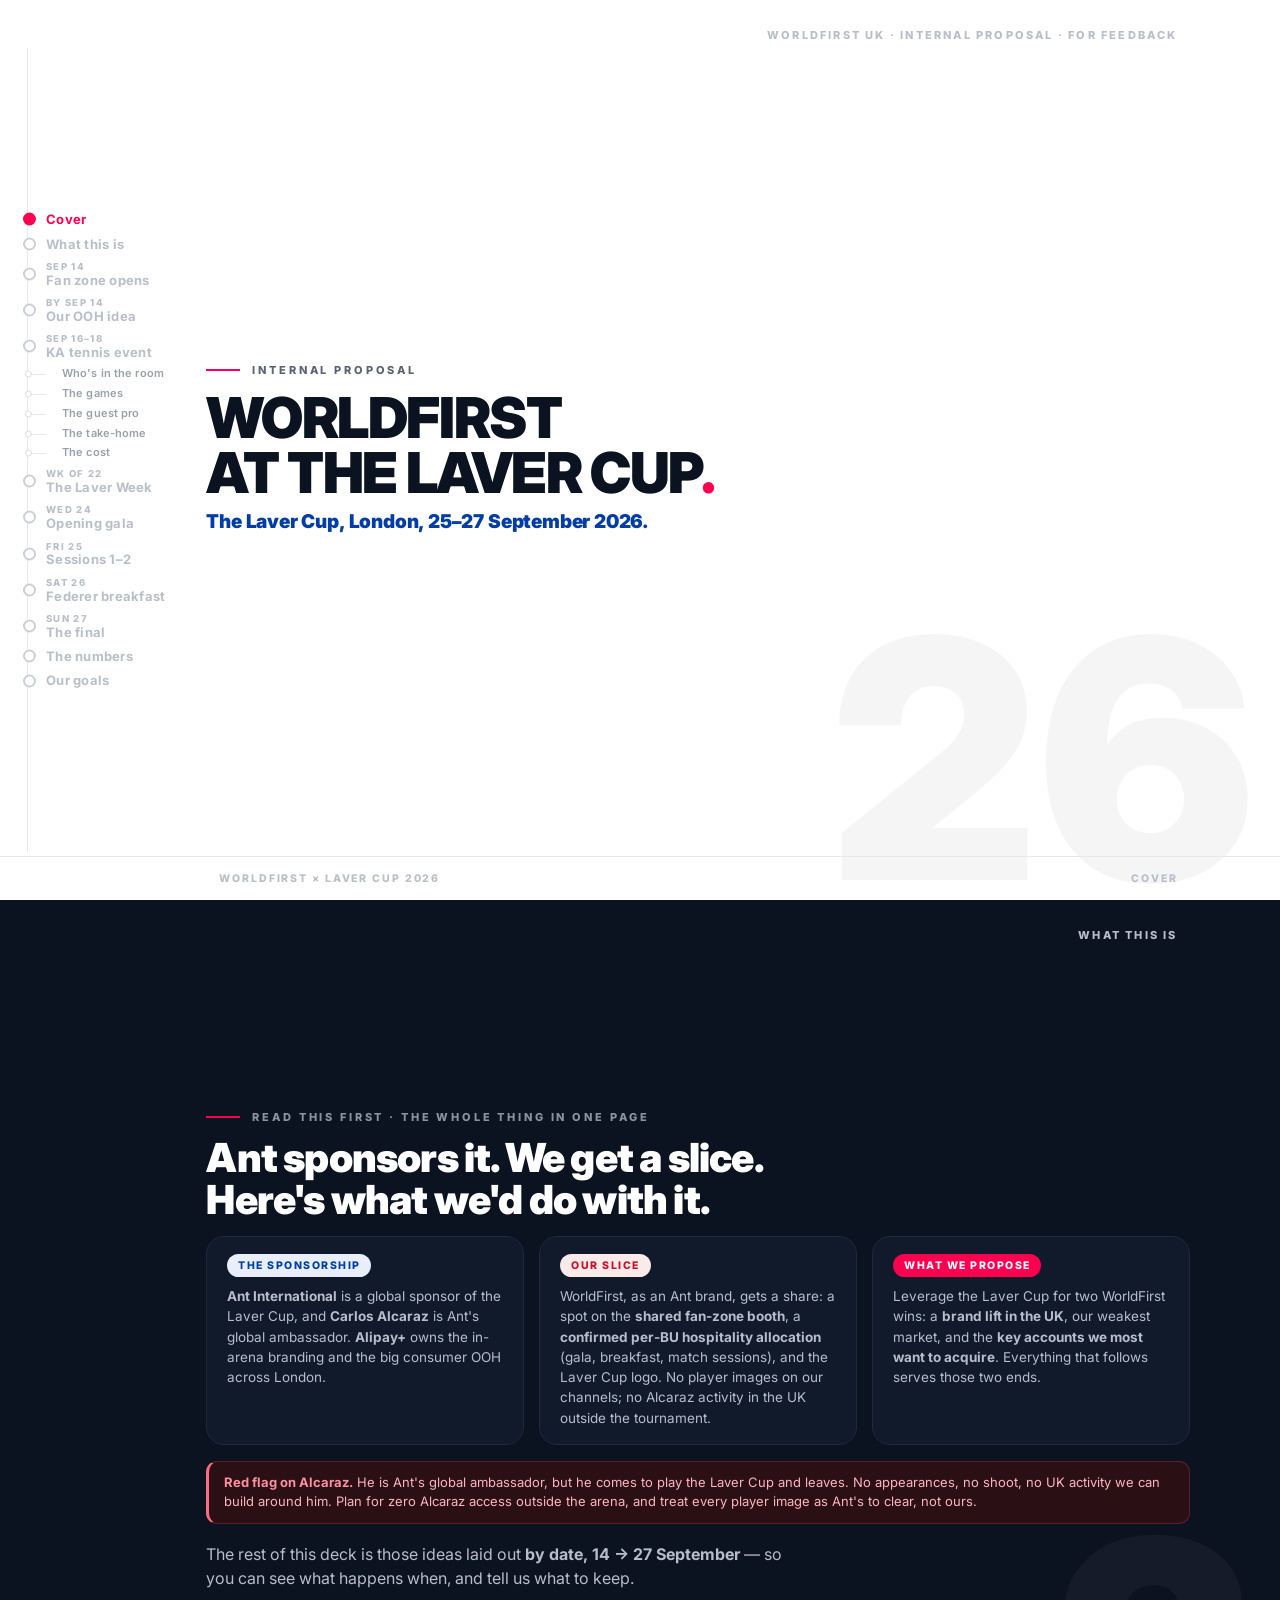
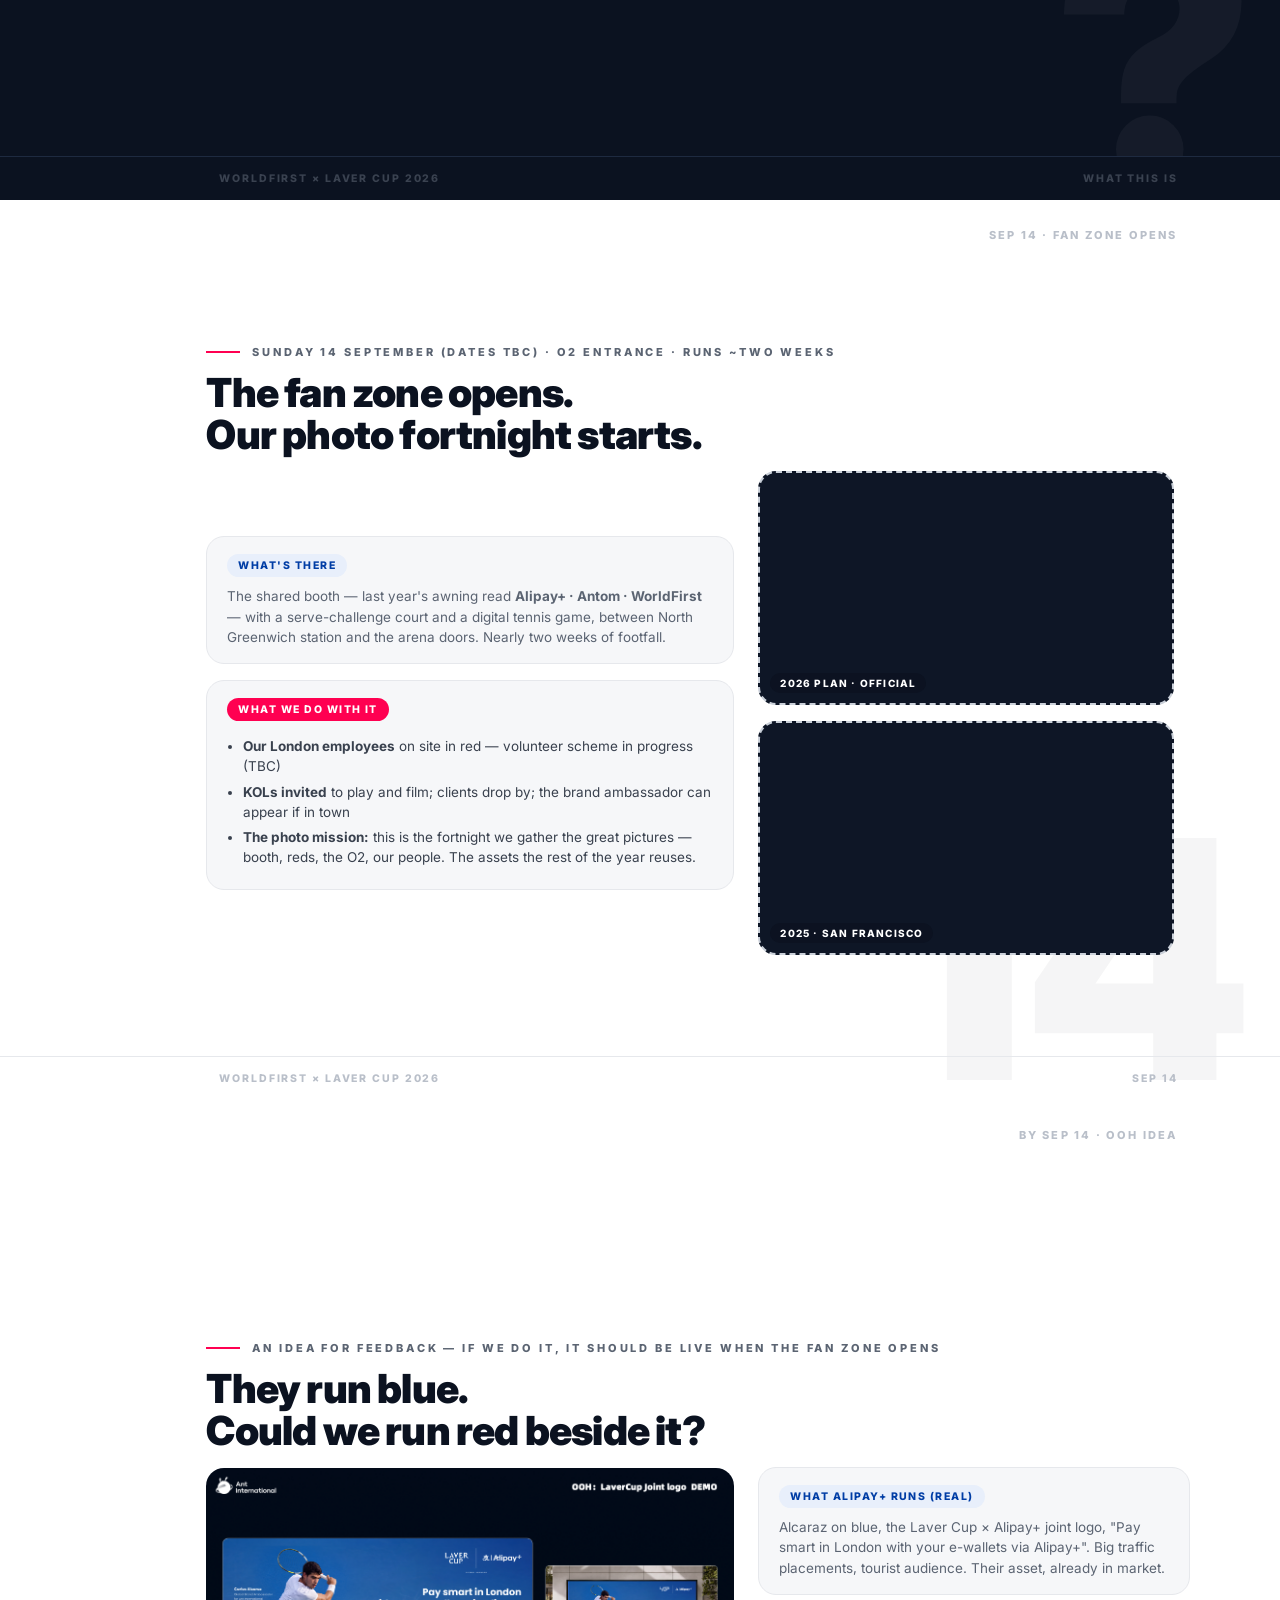
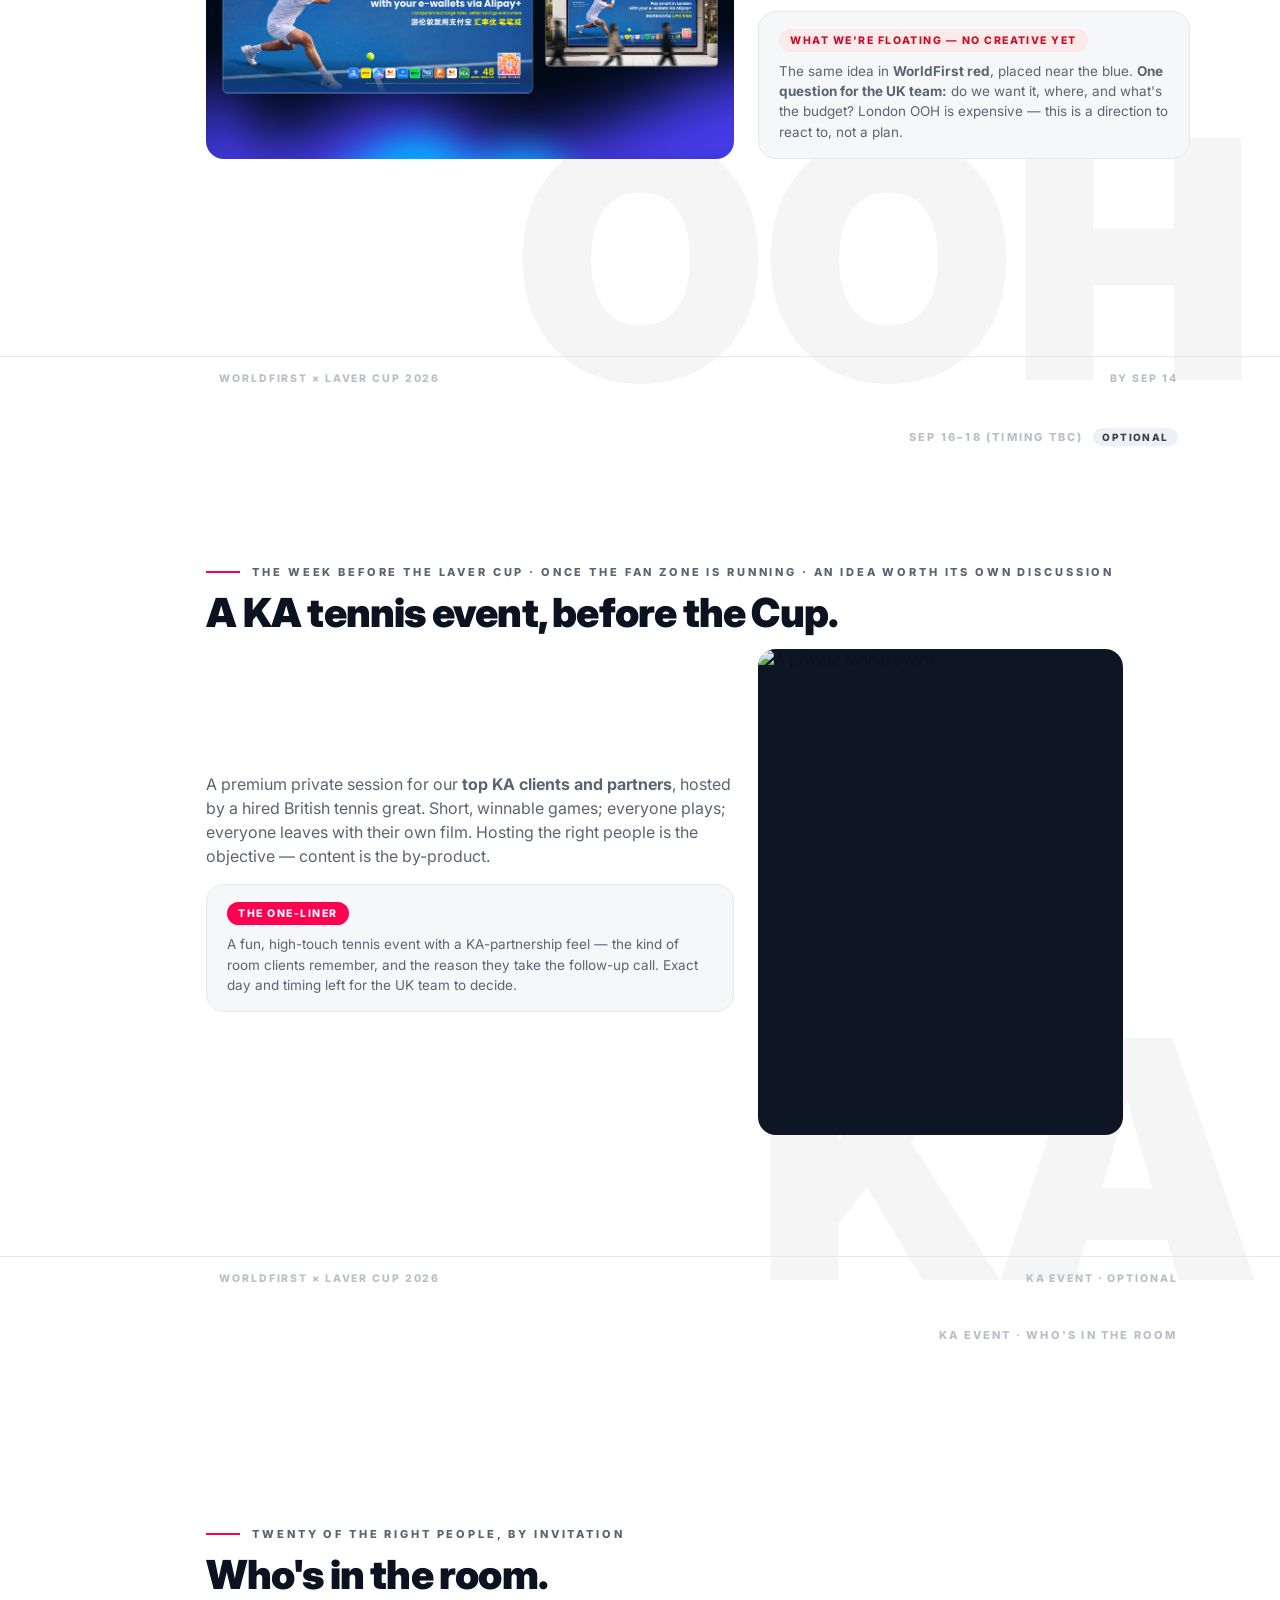
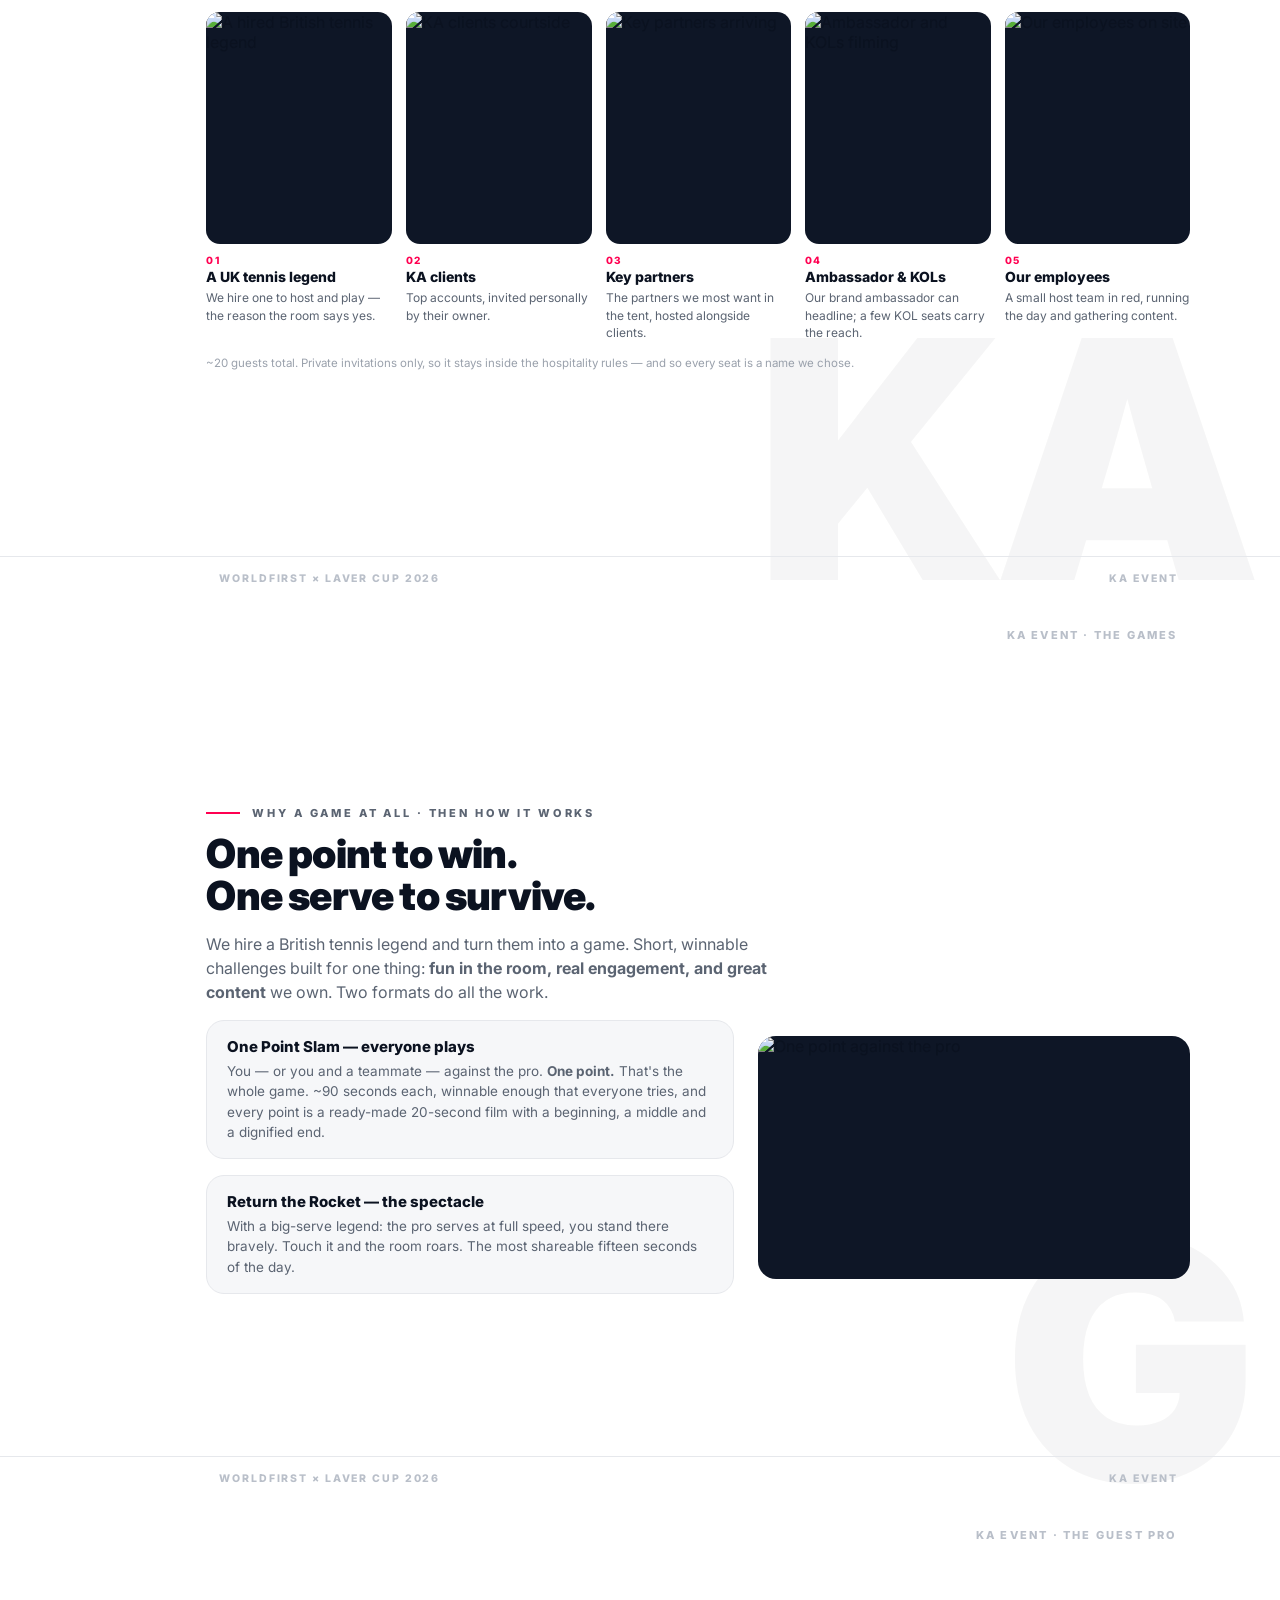
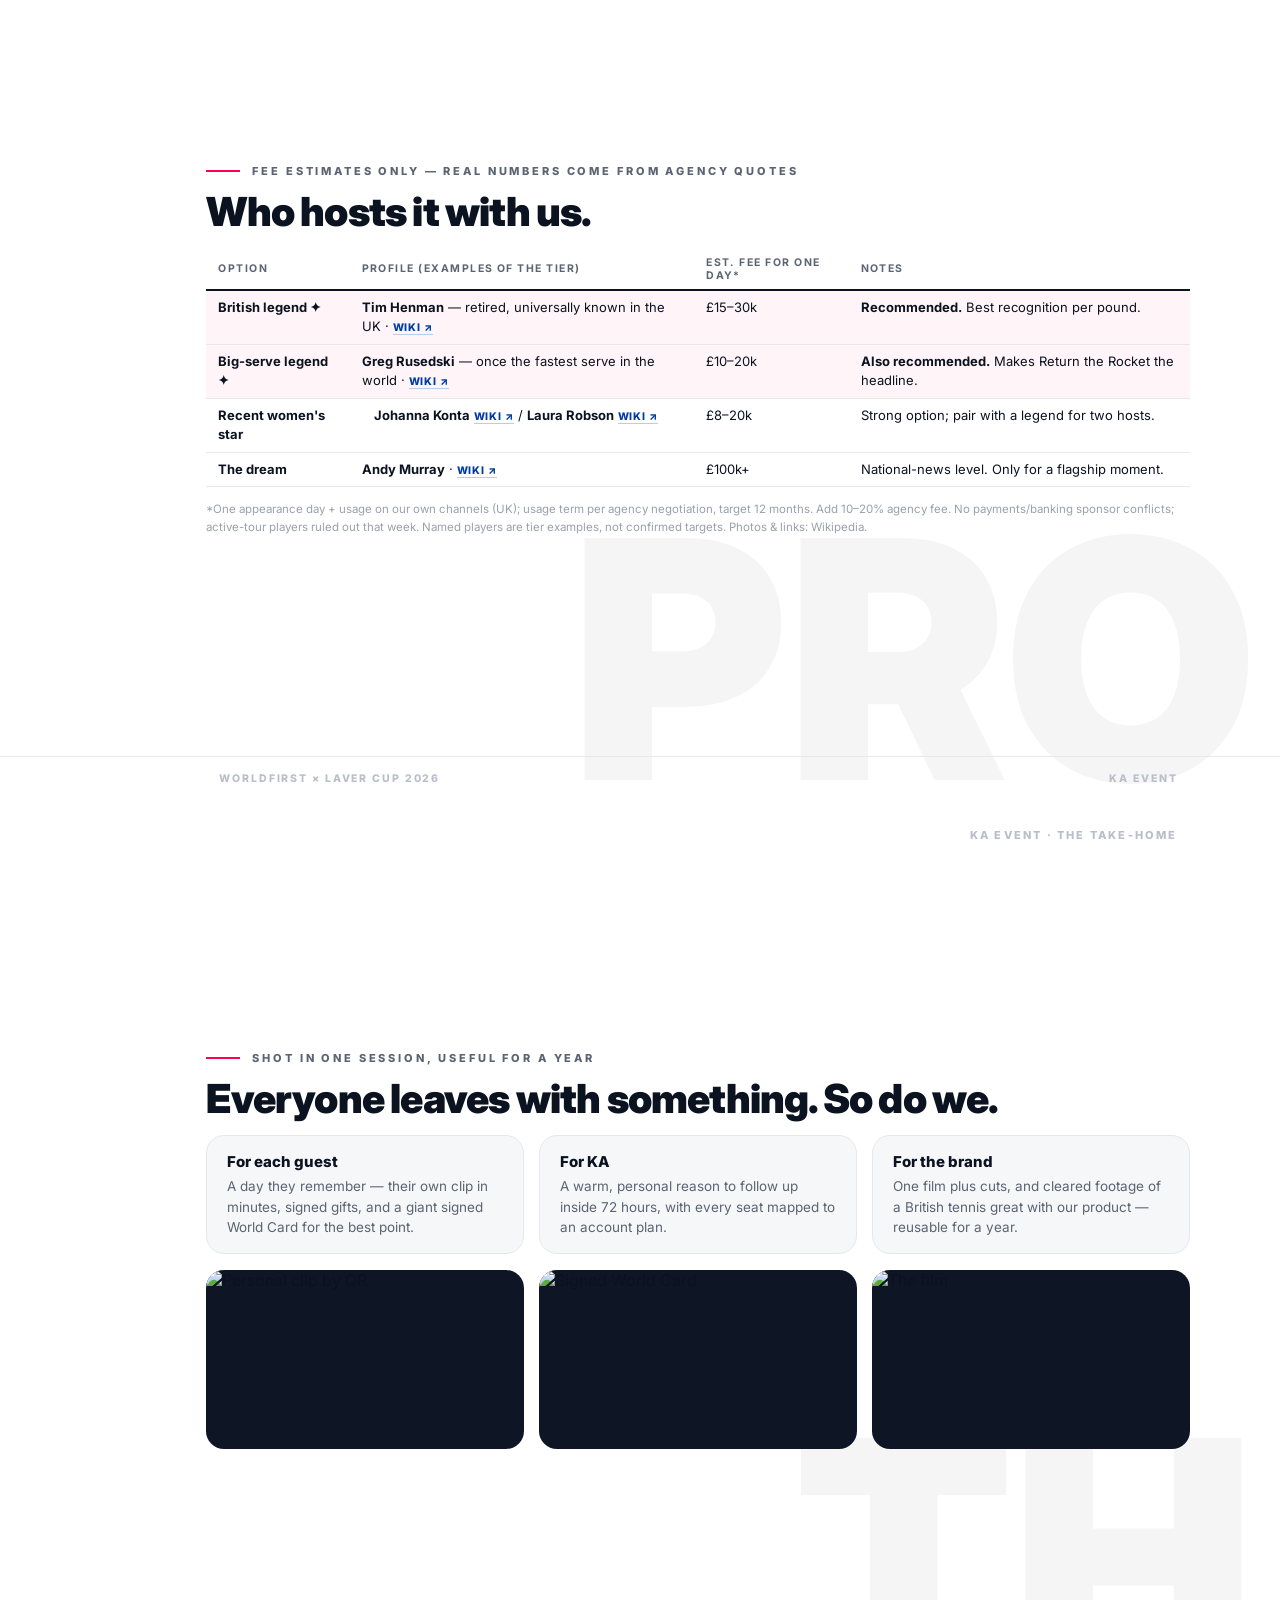
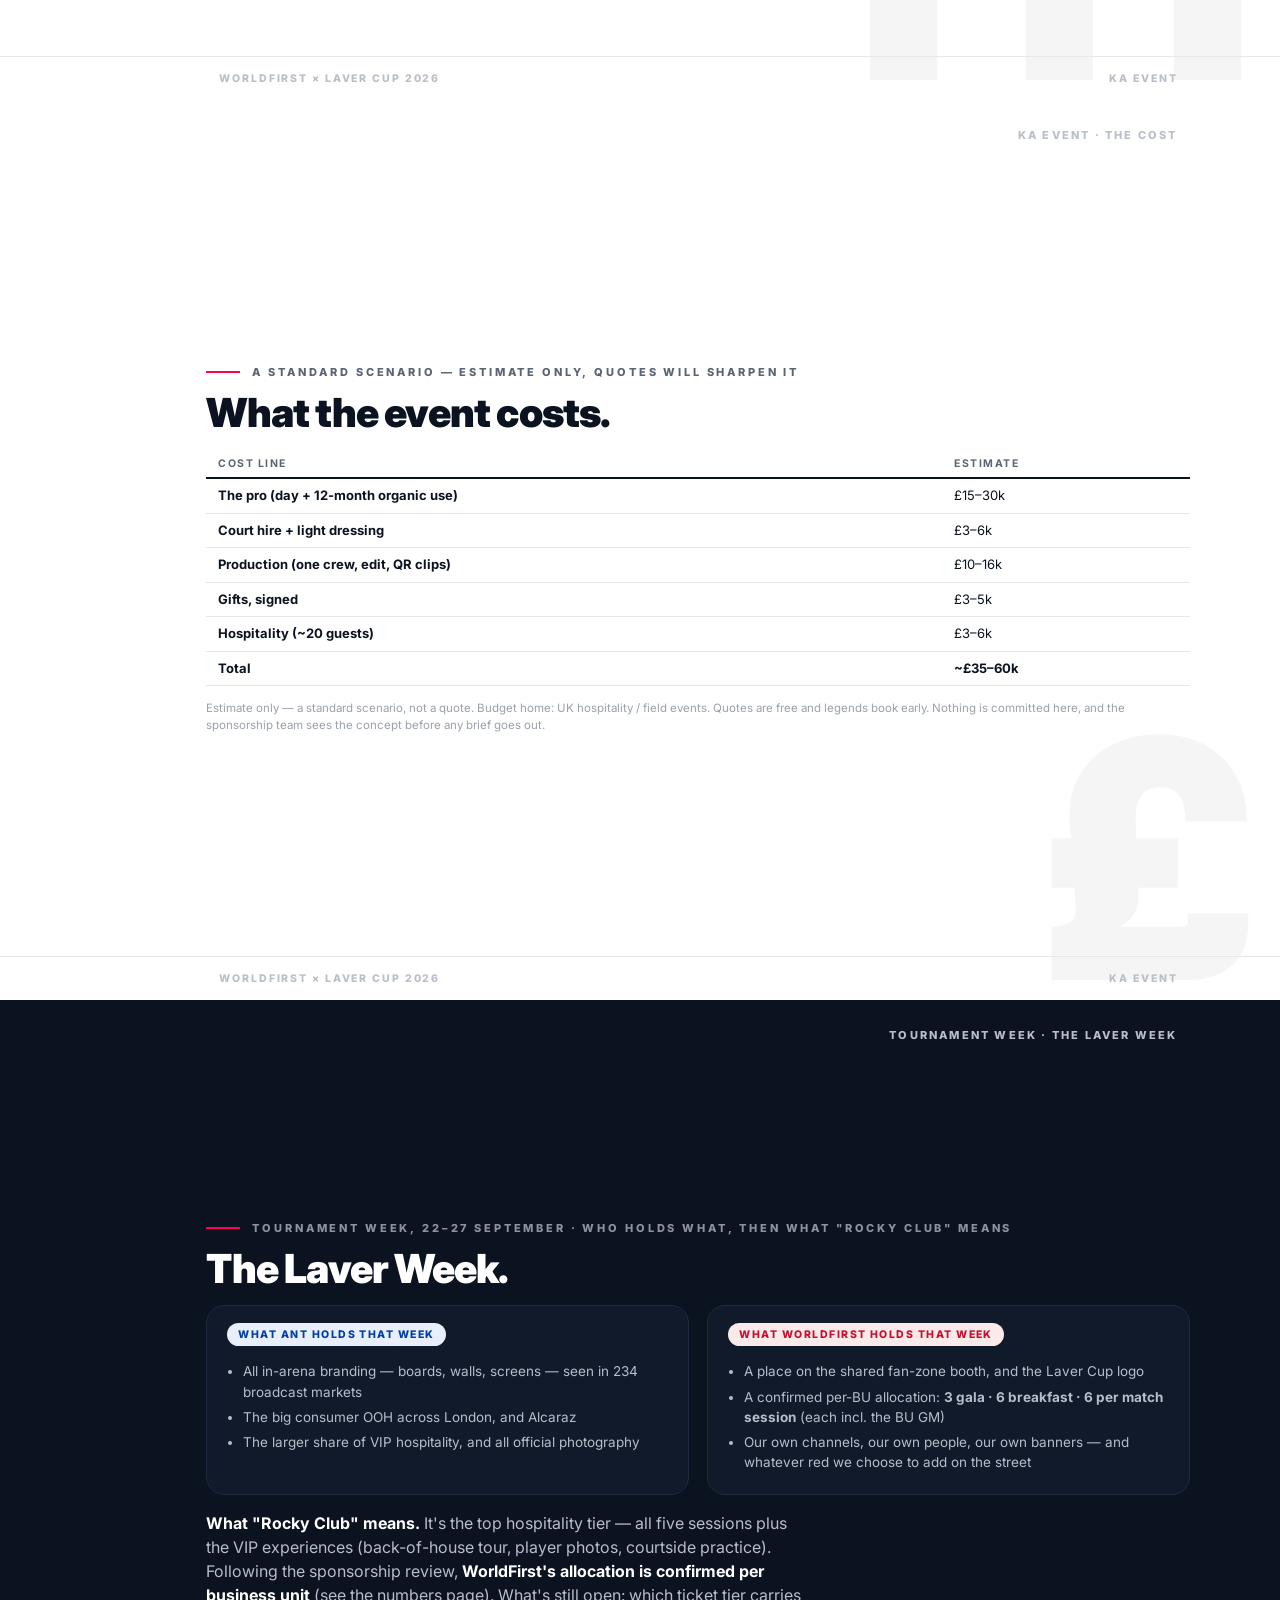
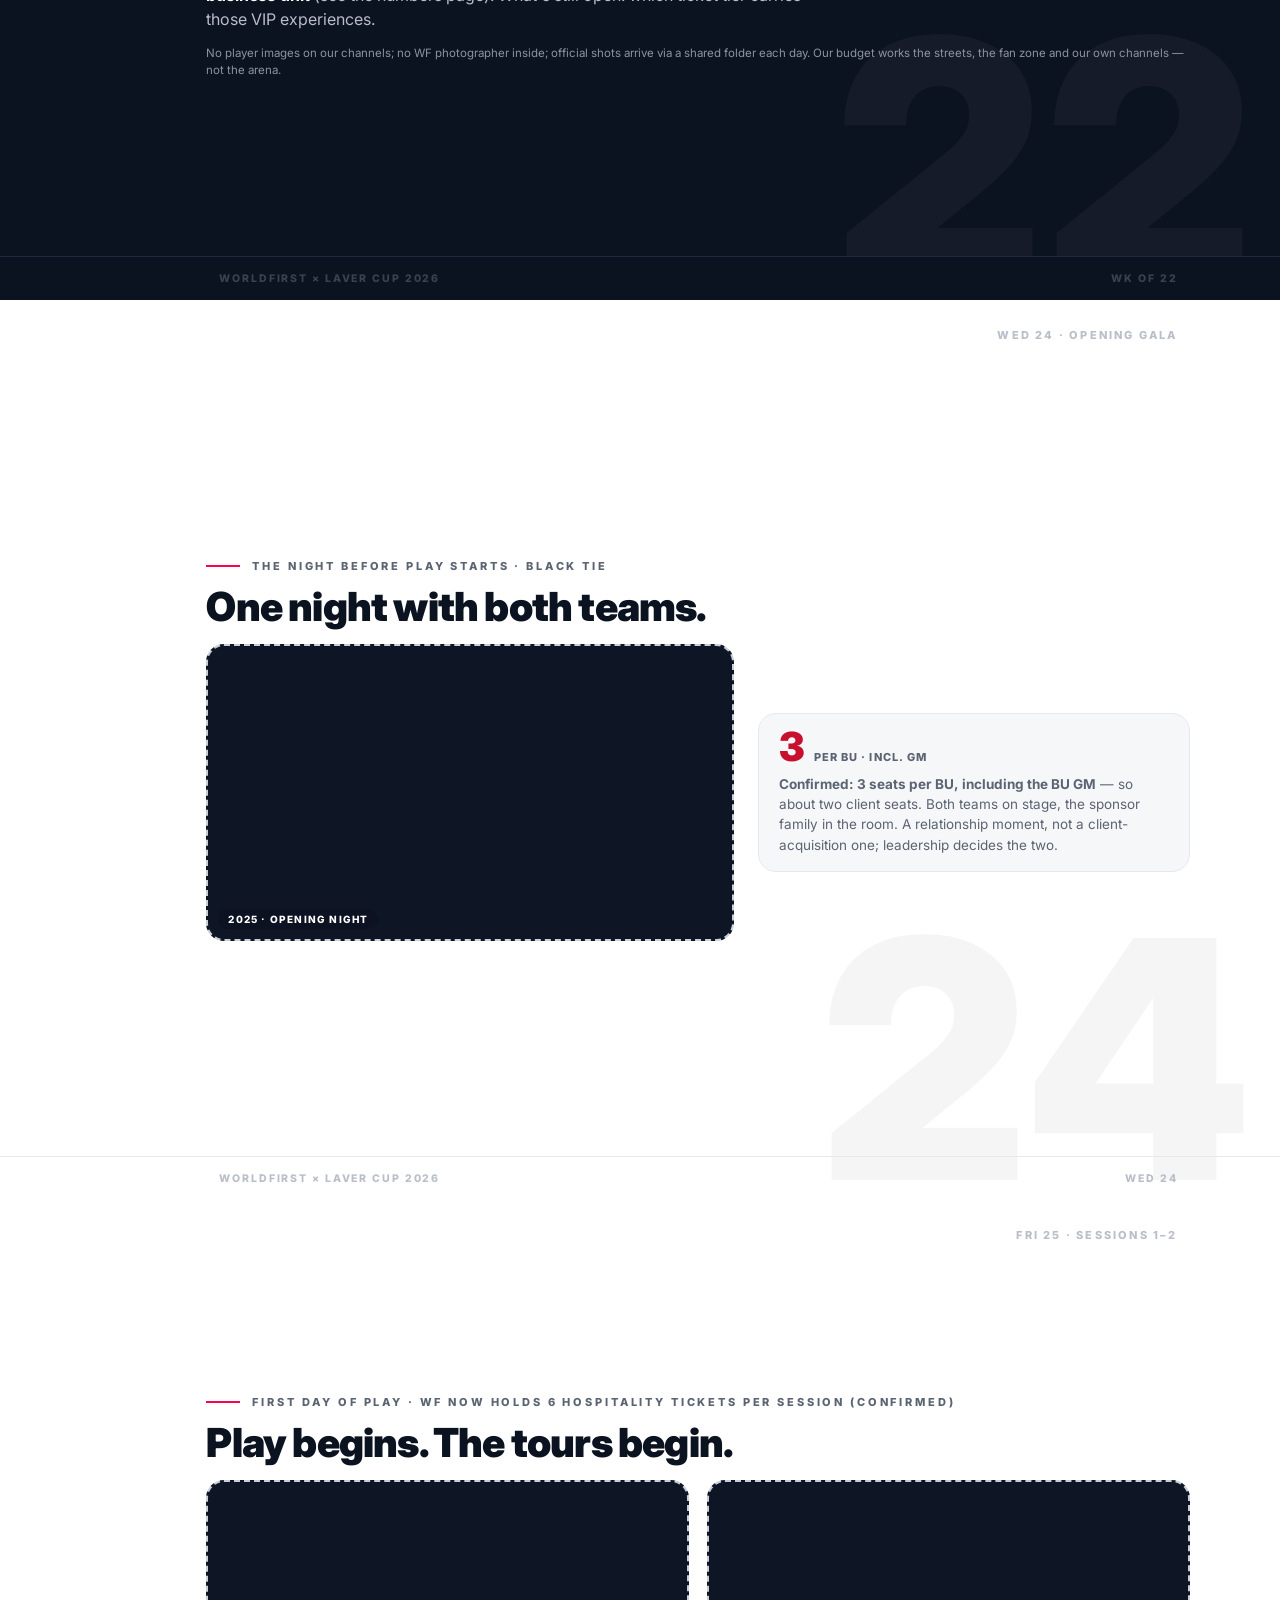
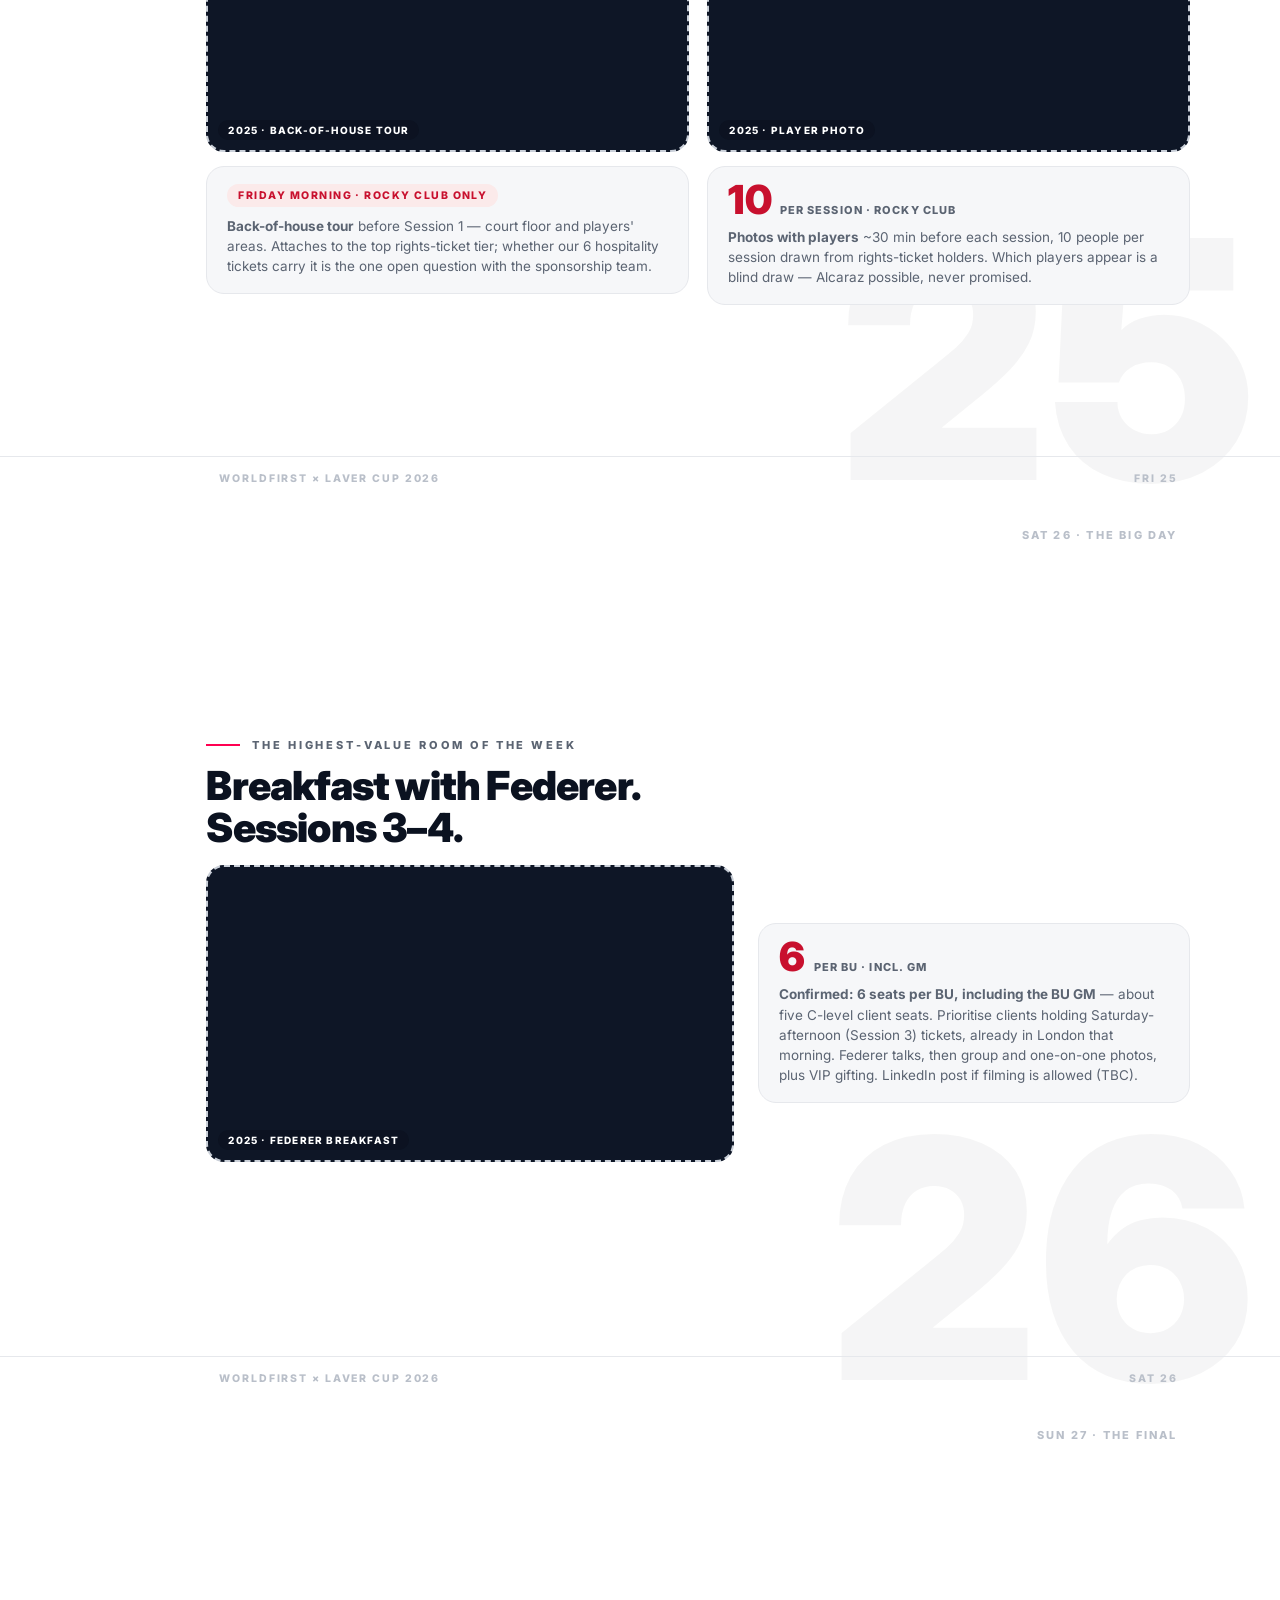
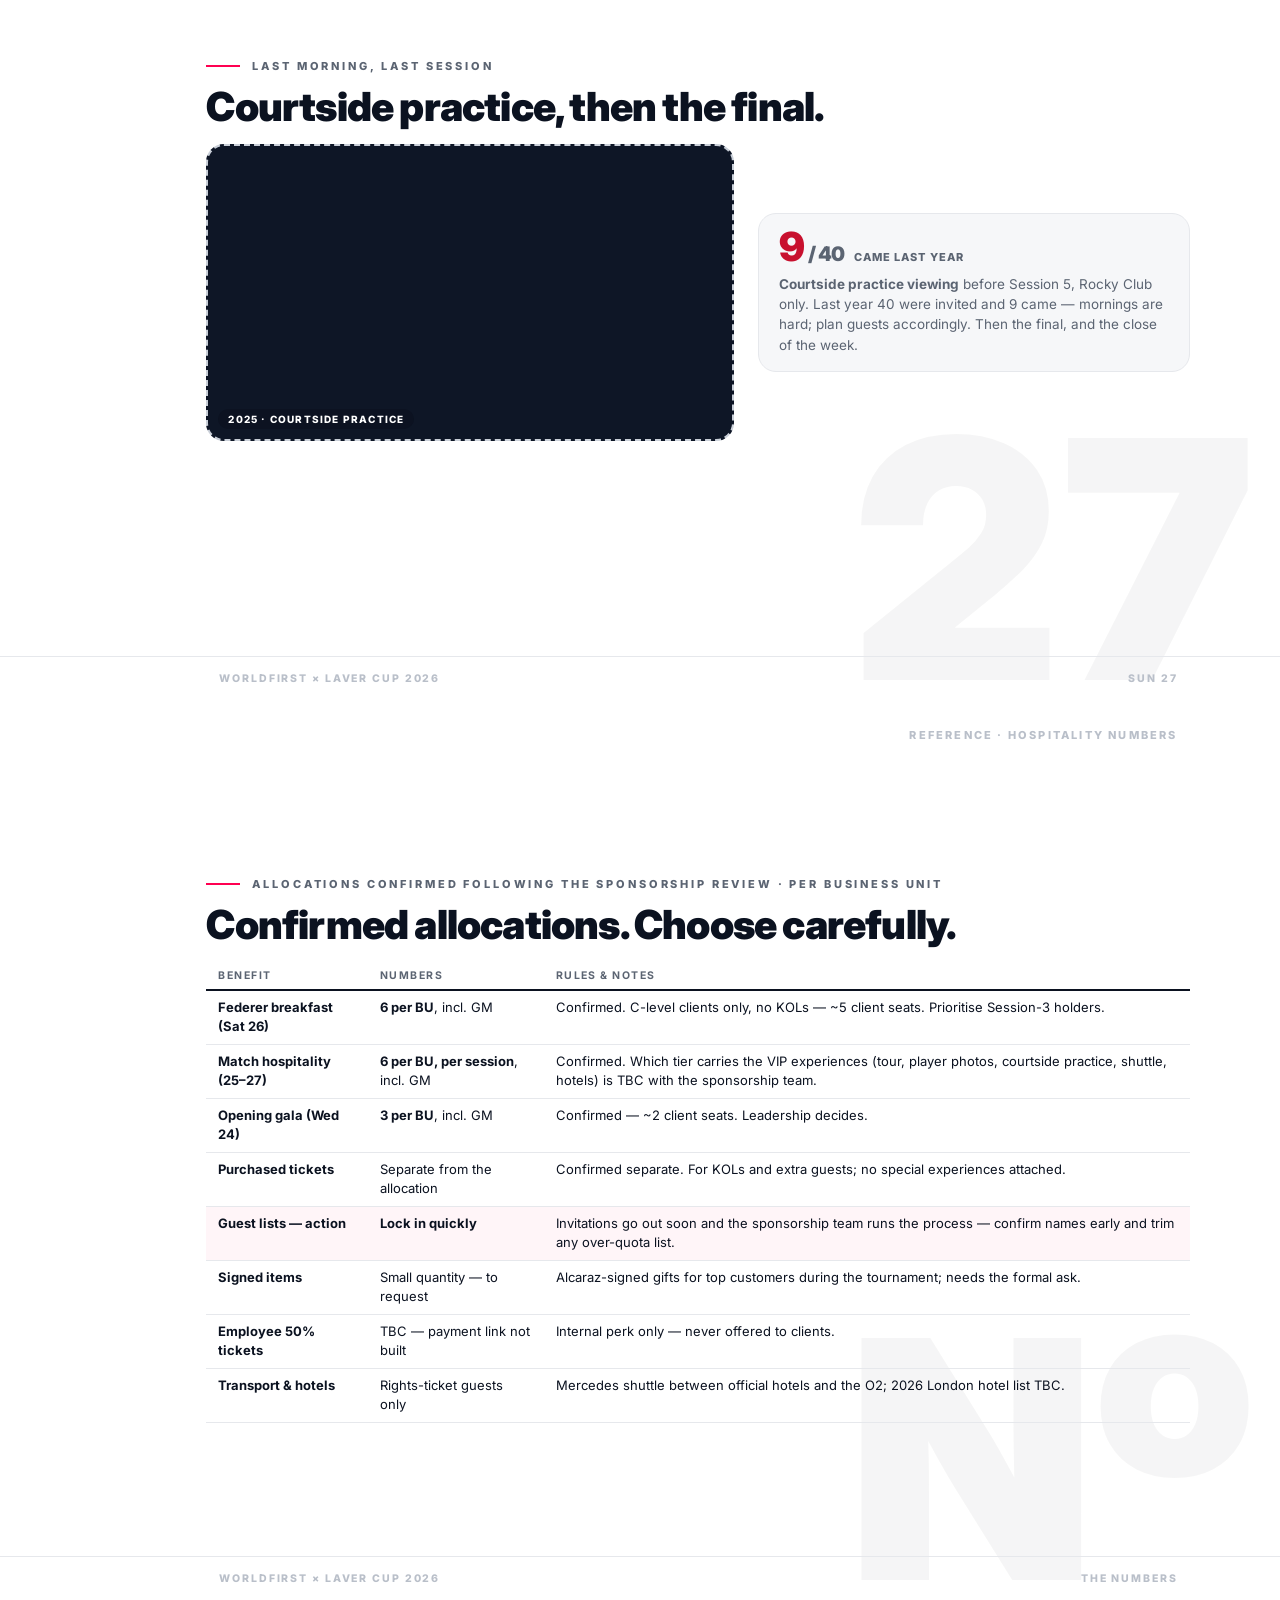
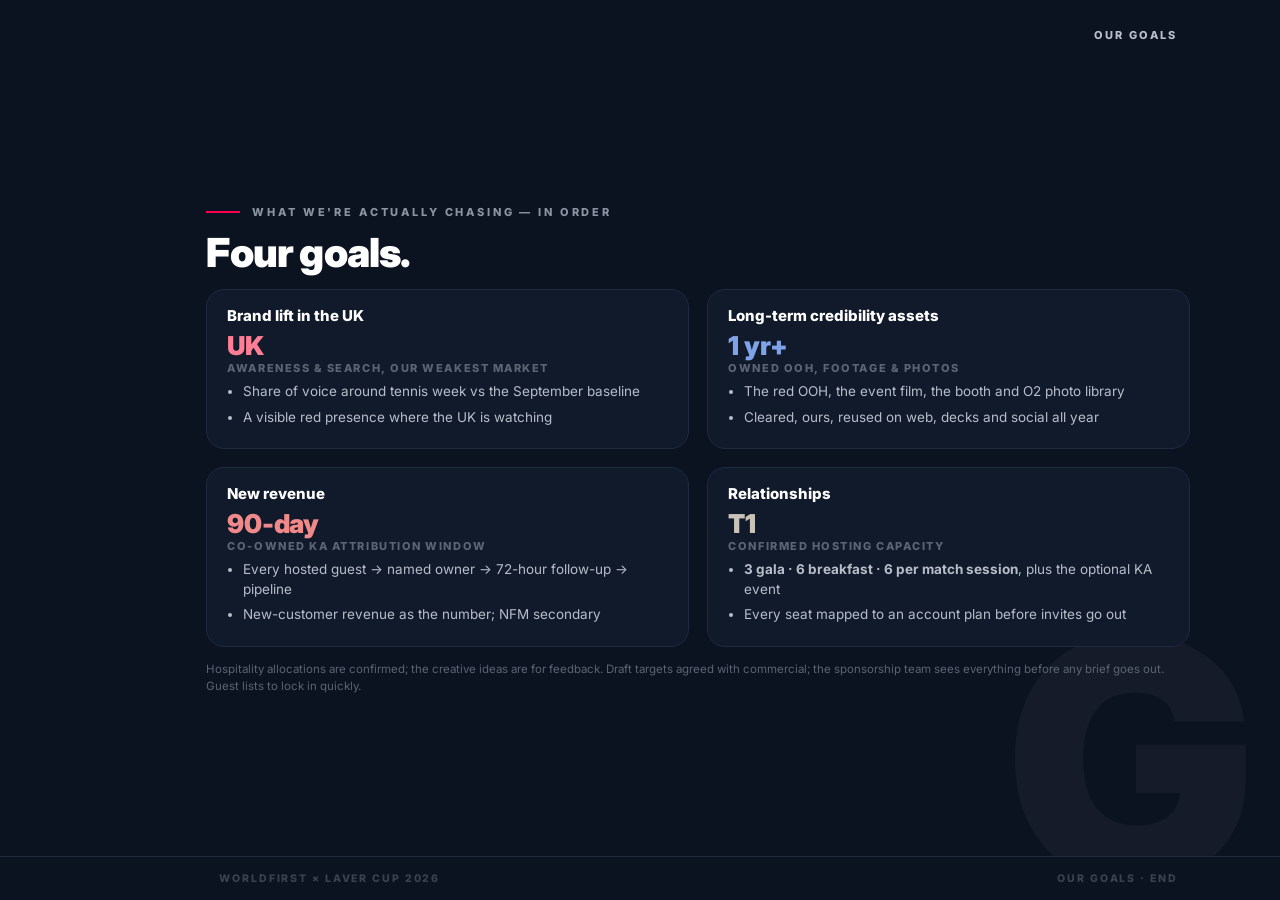
==== commit 4a8821e0: "Laver deck: cover + p2 tweaks - Cover: drop 'Our activity runs 14-27 September' line - What this is:" ====
--- a/index.html
+++ b/index.html
@@ -39,7 +39,7 @@
   <div class="wrap">
     <div class="kicker">Internal proposal</div>
     <h1>WORLDFIRST<br>AT THE LAVER CUP<span style="color:var(--wf)">.</span></h1>
-    <p class="dateline blue"><b>The Laver Cup, London, 25–27 September 2026.</b> Our activity runs 14–27 September.</p>
+    <p class="dateline blue"><b>The Laver Cup, London, 25–27 September 2026.</b></p>
   </div>
   <div class="strip"><span>WorldFirst × Laver Cup 2026</span><span>COVER</span></div>
 </section>
@@ -62,7 +62,7 @@
       </div>
       <div class="card">
         <span class="chip pink">What we propose</span>
-        <p>Build on it: our own <b>red OOH</b> beside the blue, a <b>photo fortnight</b> at the booth, an optional <b>KA tennis event</b> with a hired British legend, and disciplined use of the hospitality we hold.</p>
+        <p>Leverage the Laver Cup for two WorldFirst wins: a <b>brand lift in the UK</b>, our weakest market, and the <b>key accounts we most want to acquire</b>. Everything that follows serves those two ends.</p>
       </div>
     </div>
     <div class="flag"><b>Red flag on Alcaraz.</b> He is Ant's global ambassador, but he comes to play the Laver Cup and leaves. No appearances, no shoot, no UK activity we can build around him. Plan for zero Alcaraz access outside the arena, and treat every player image as Ant's to clear, not ours.</div>
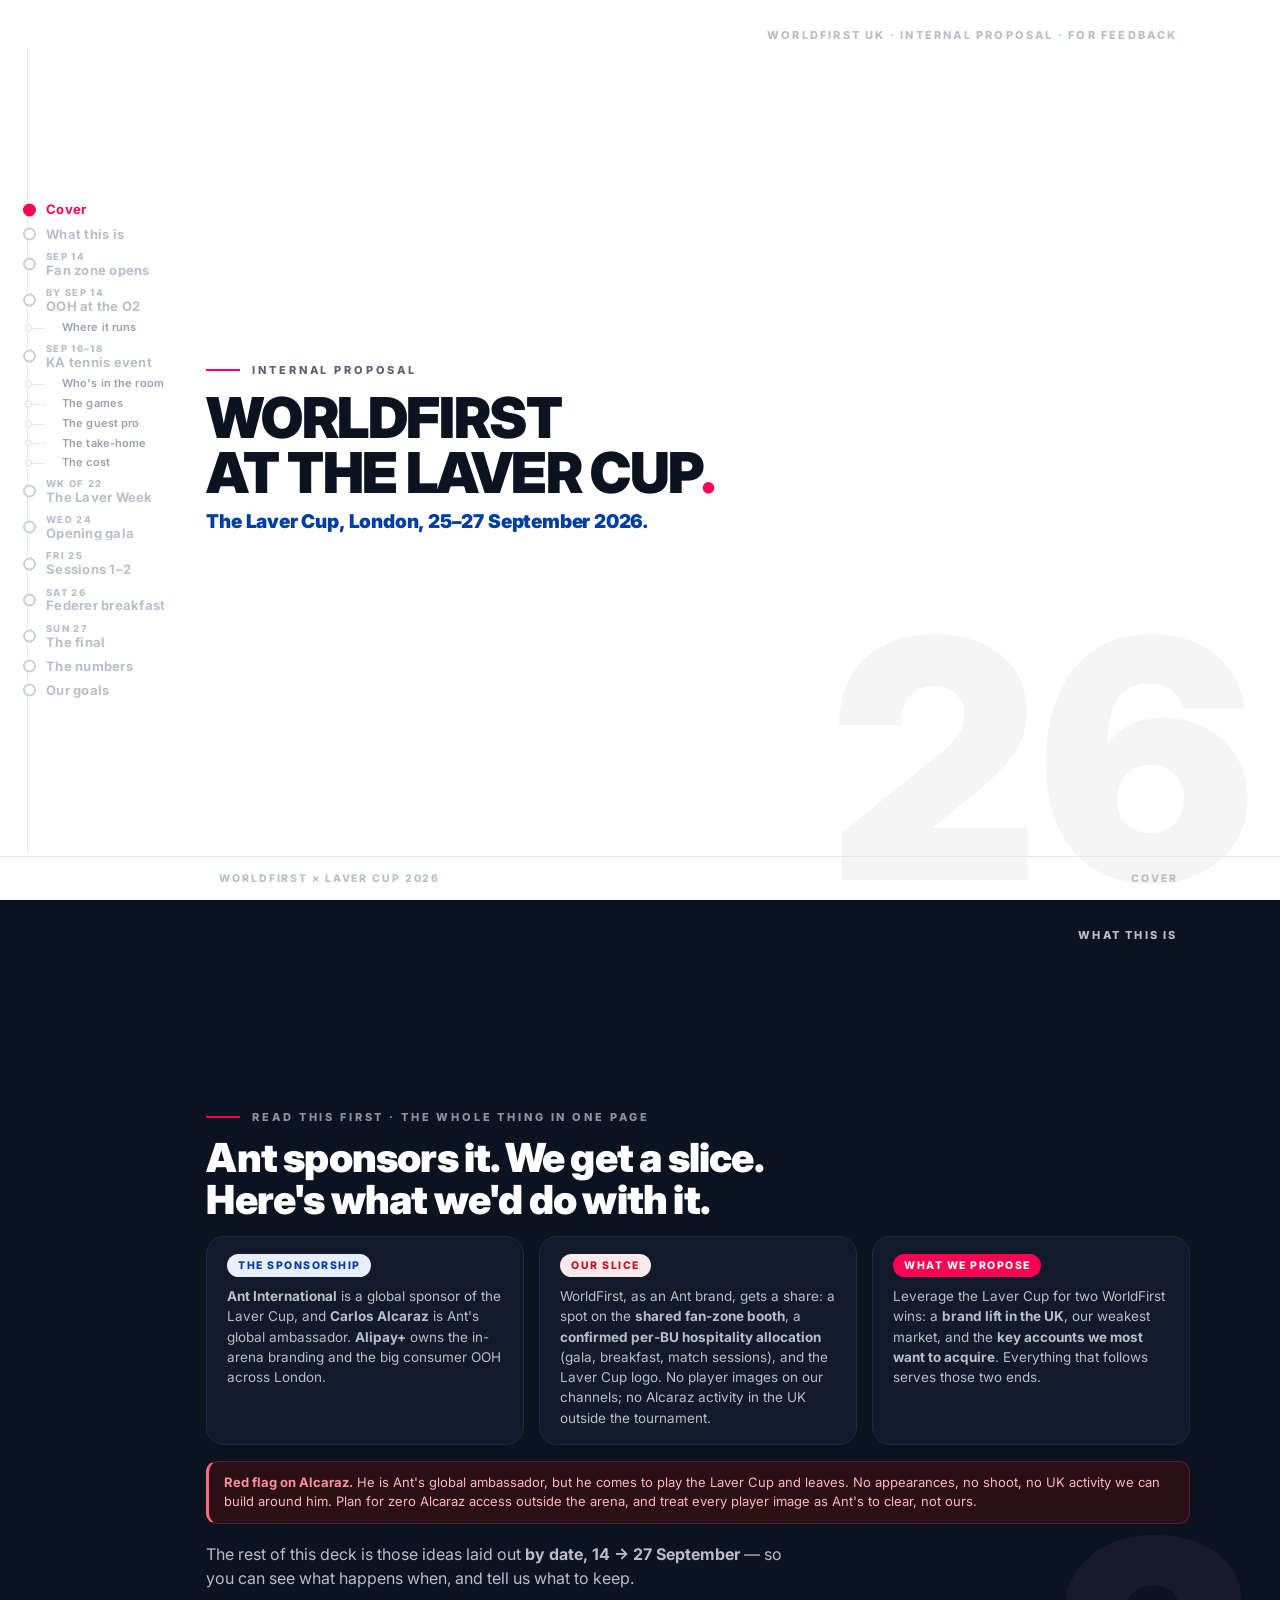
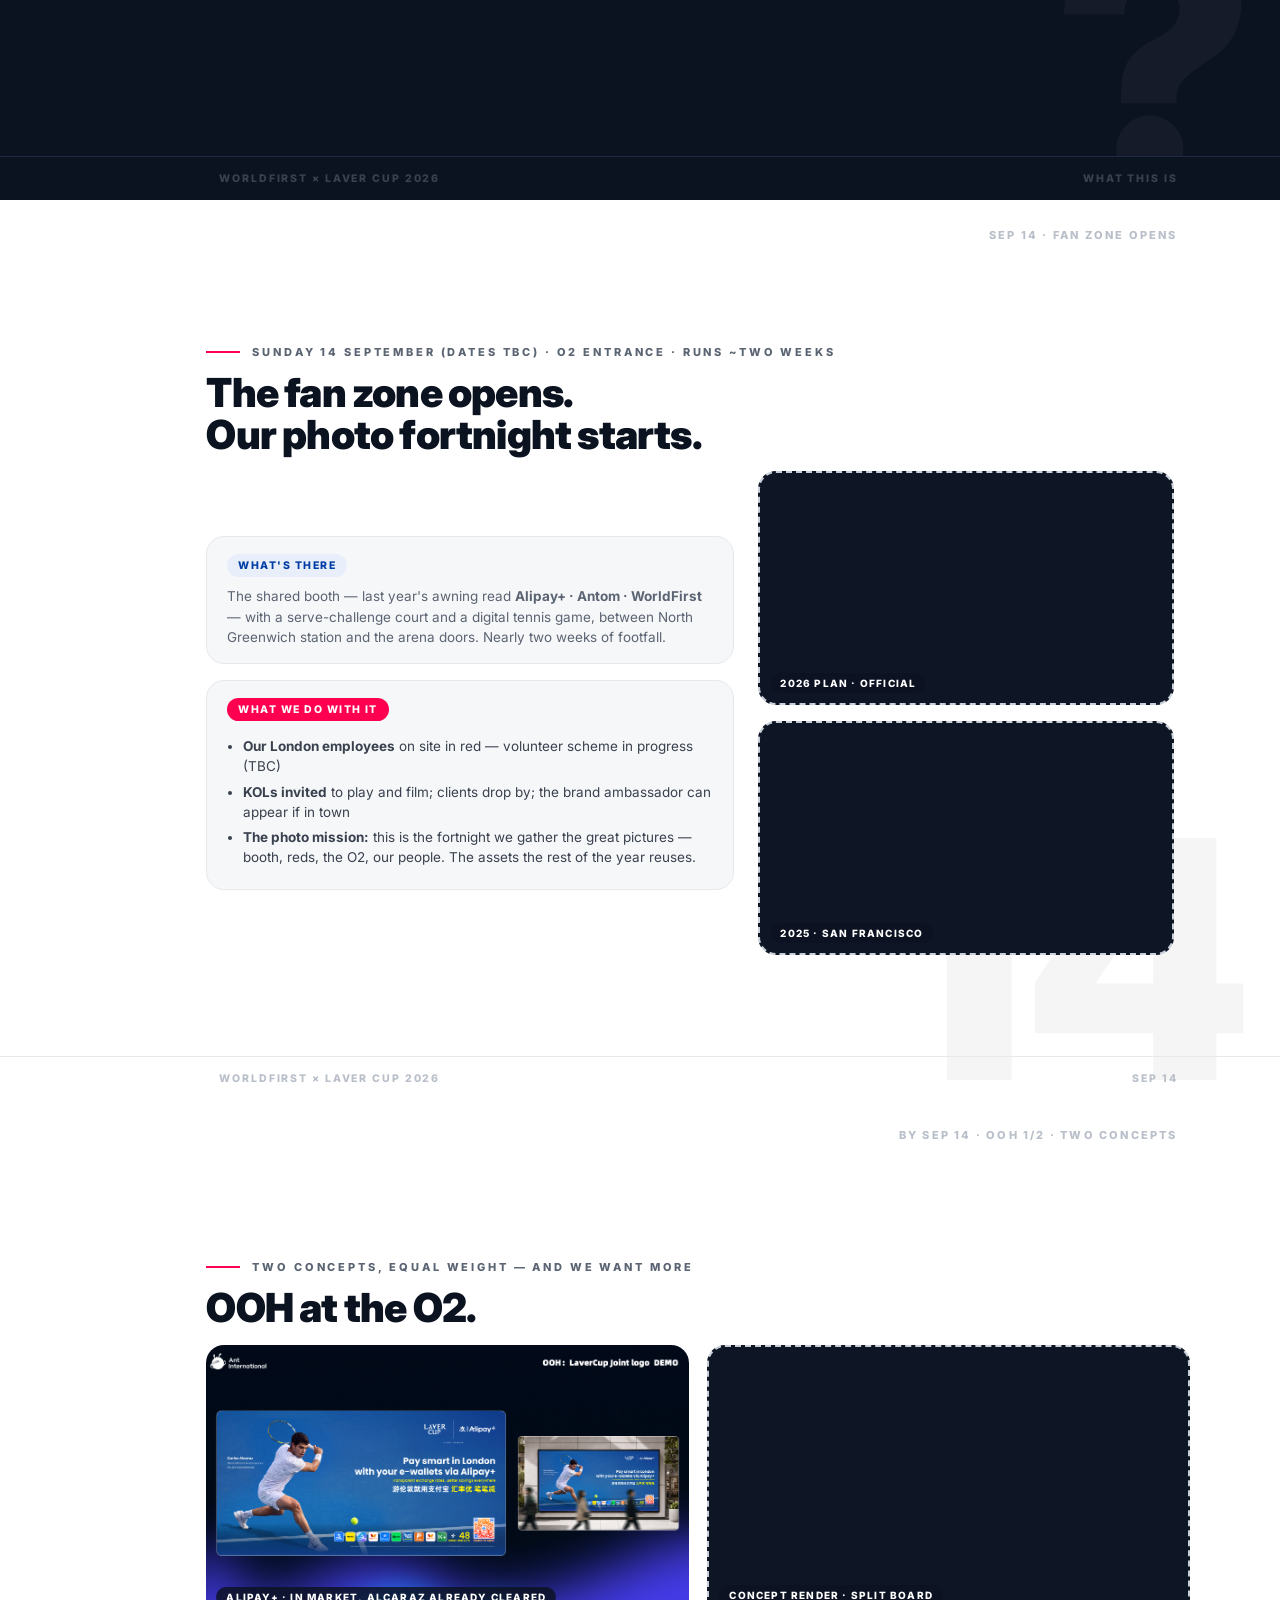
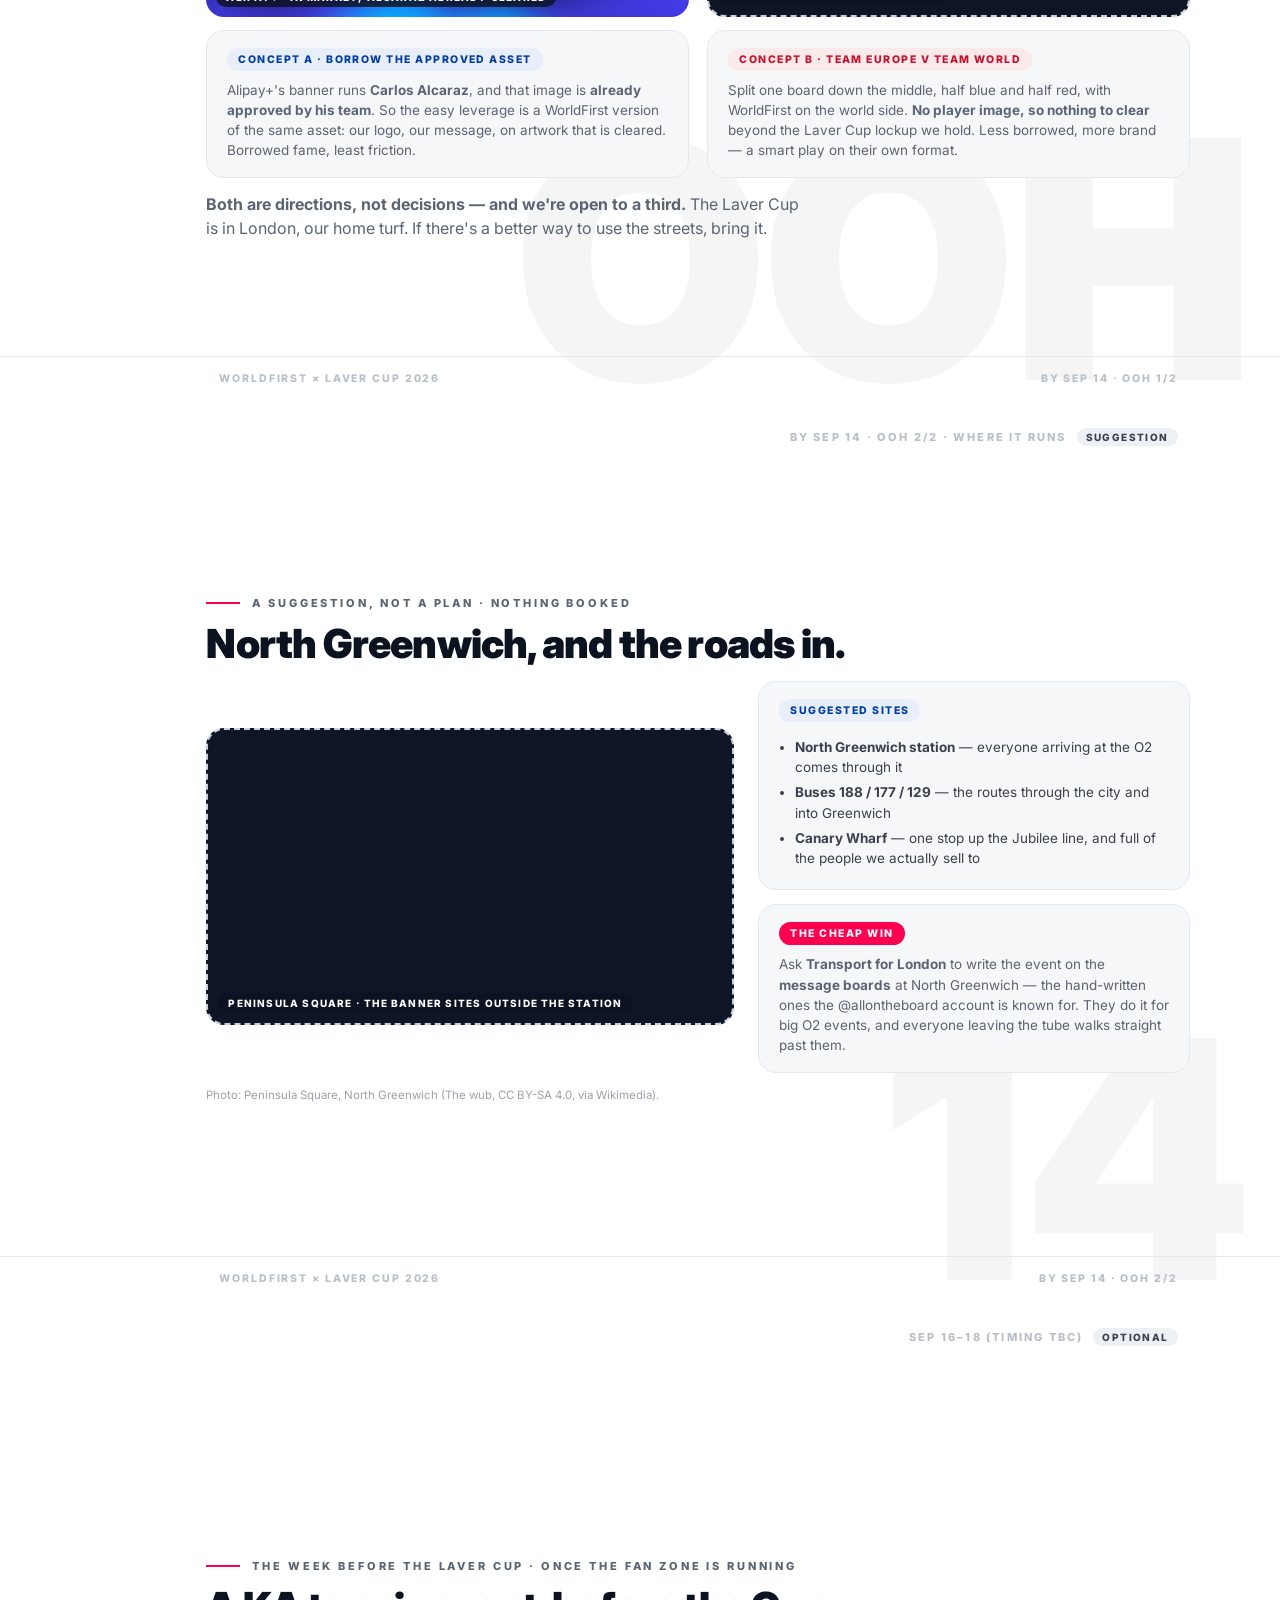
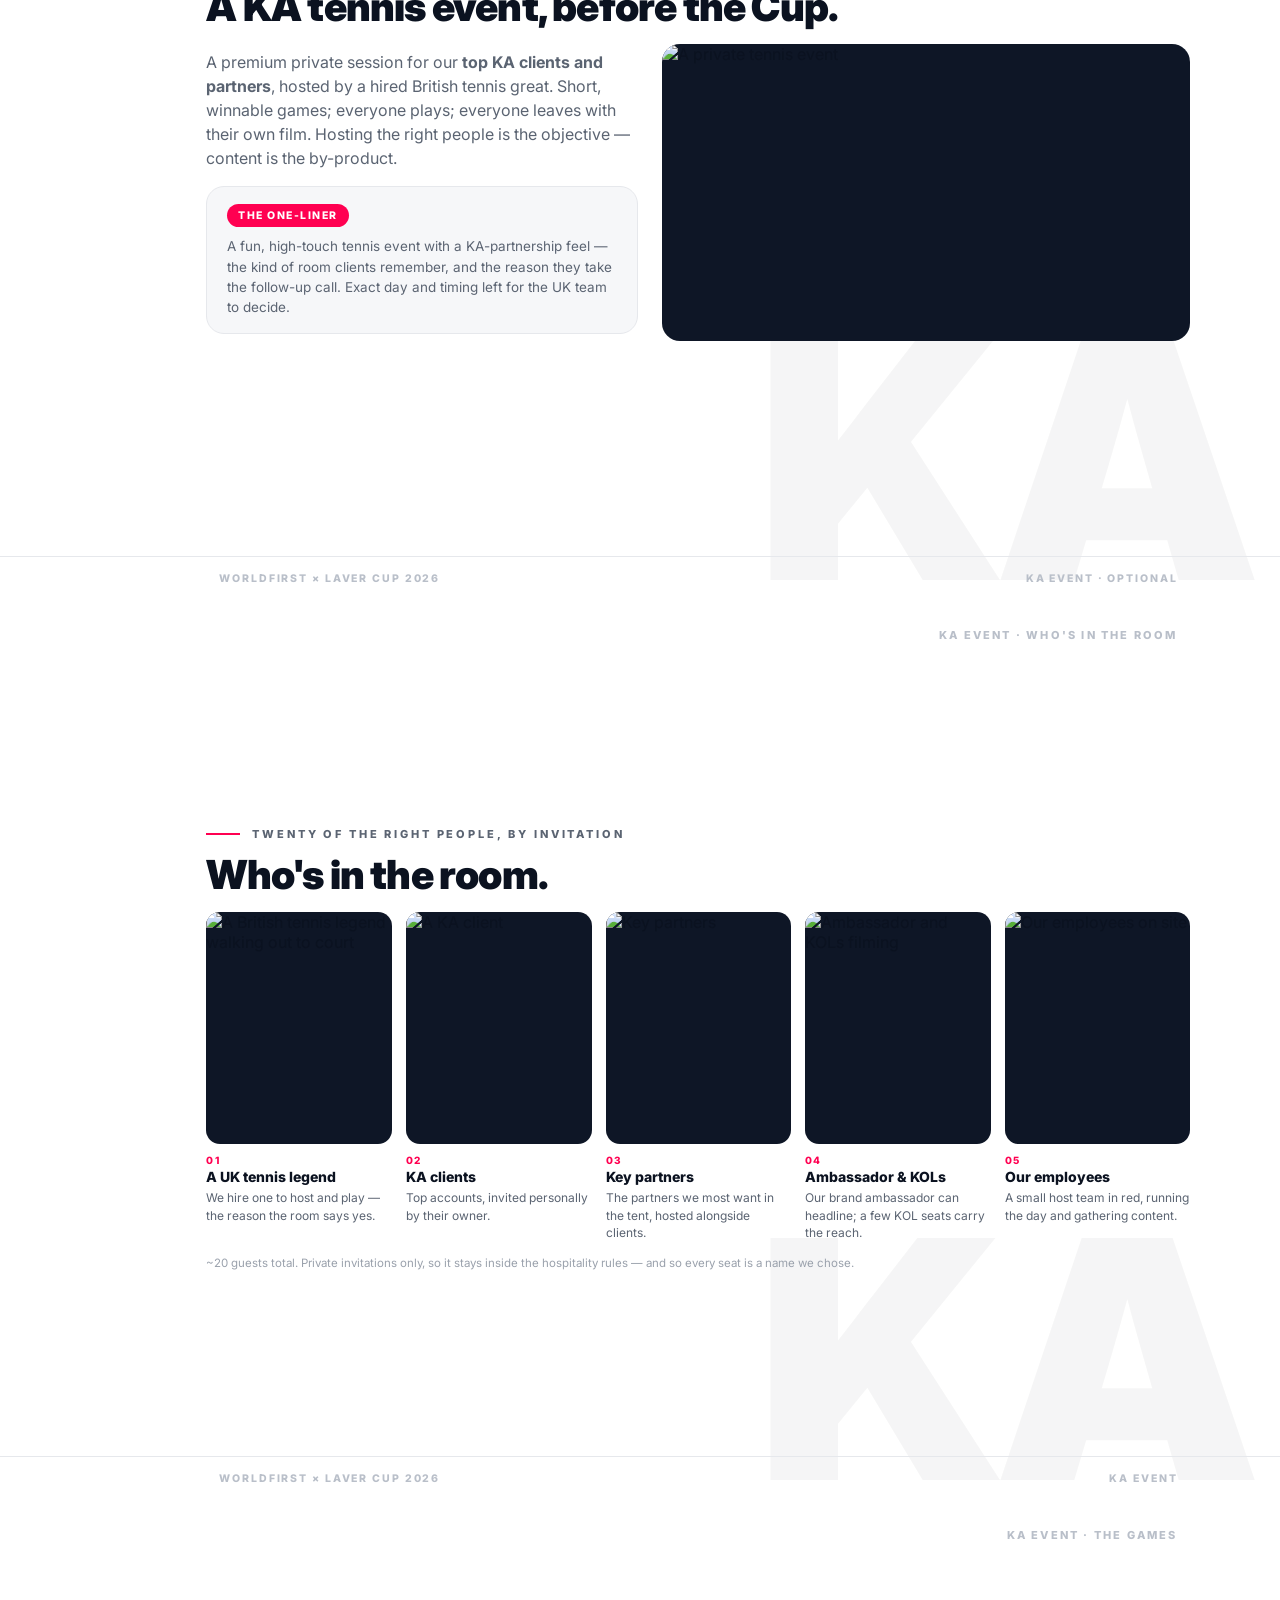
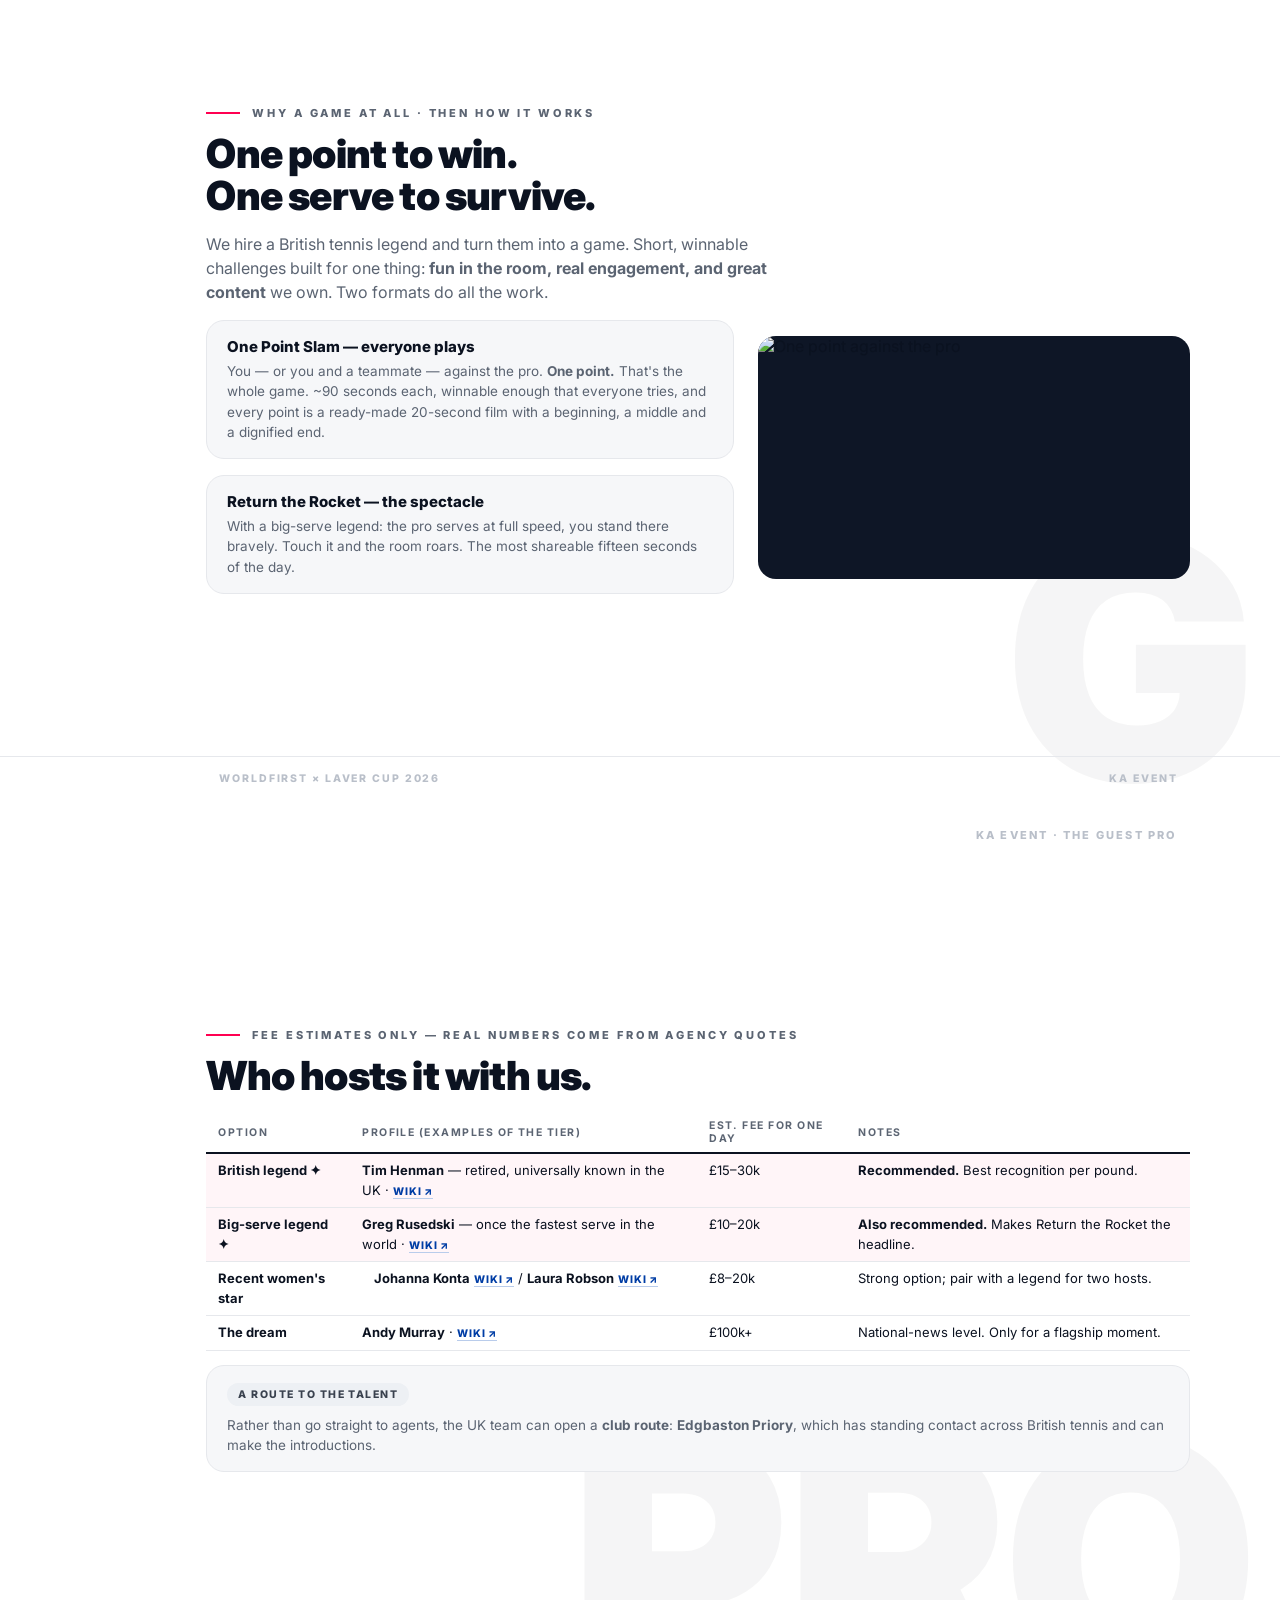
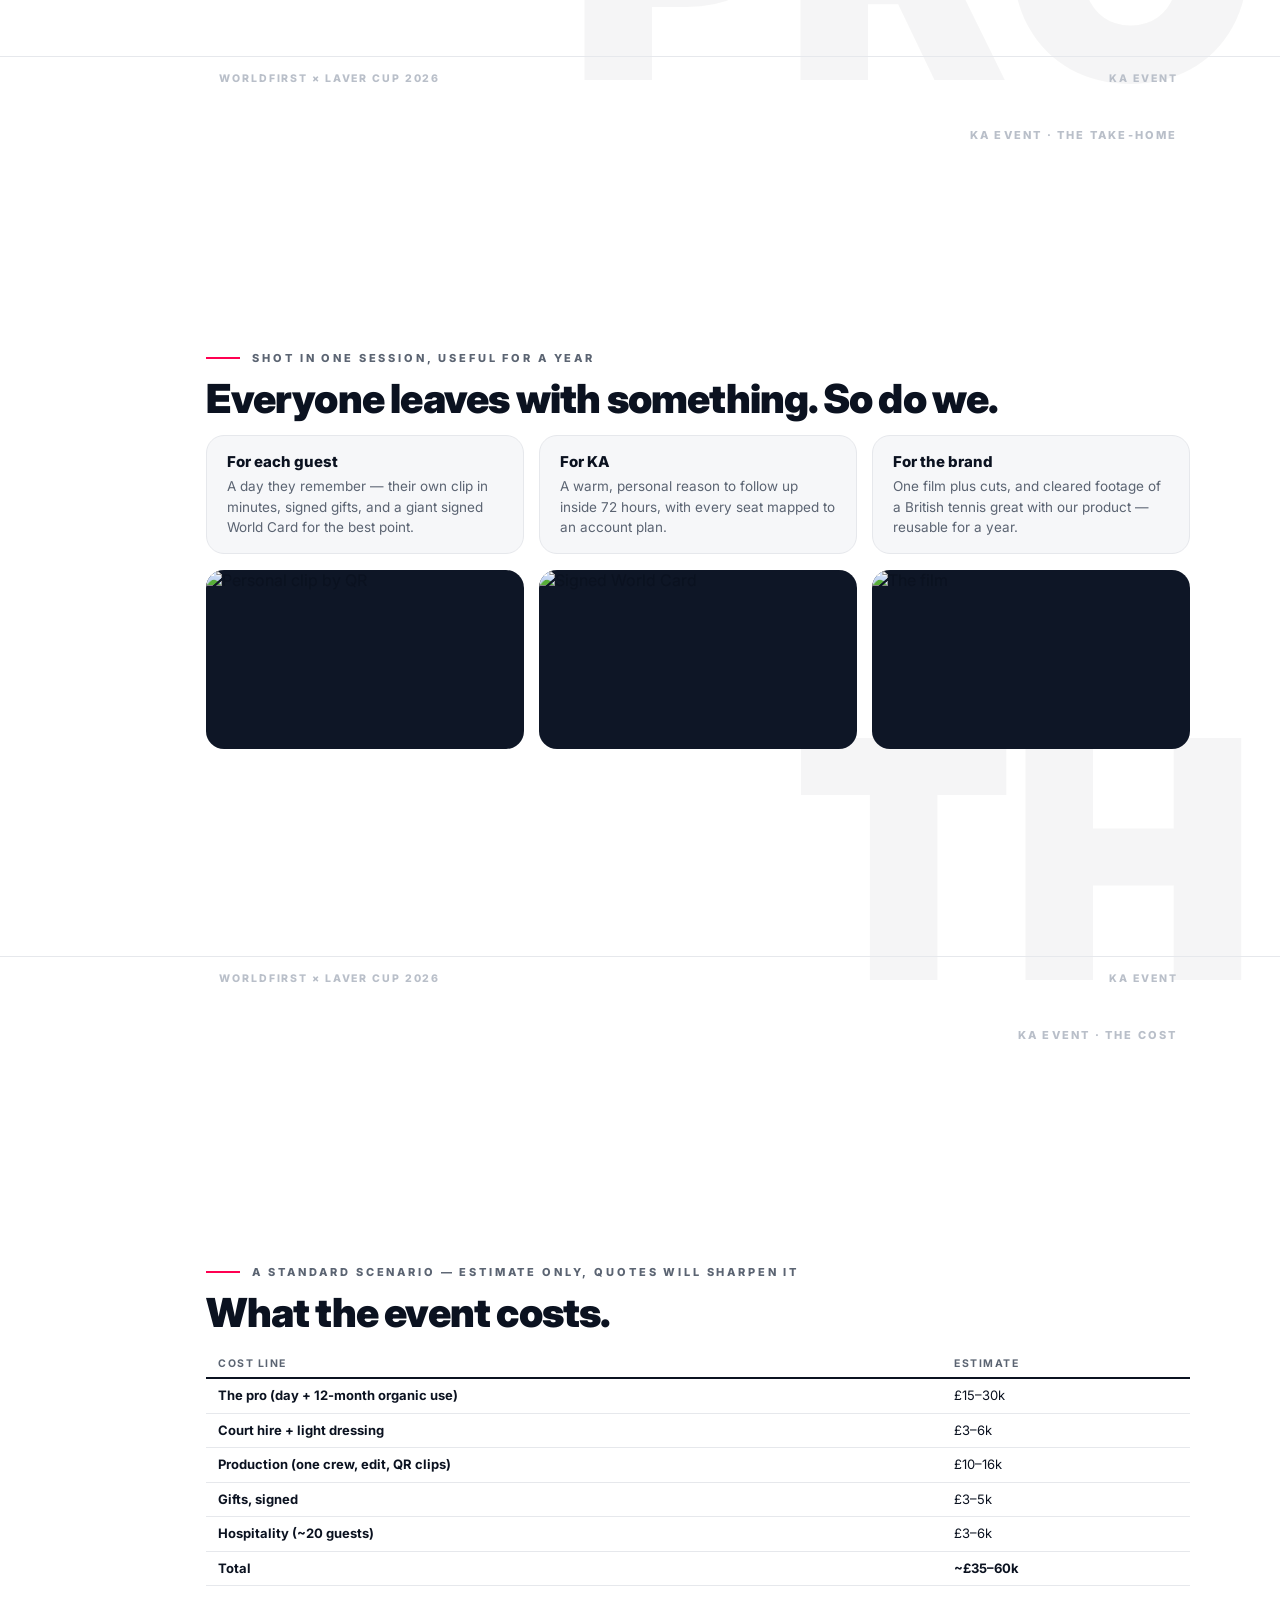
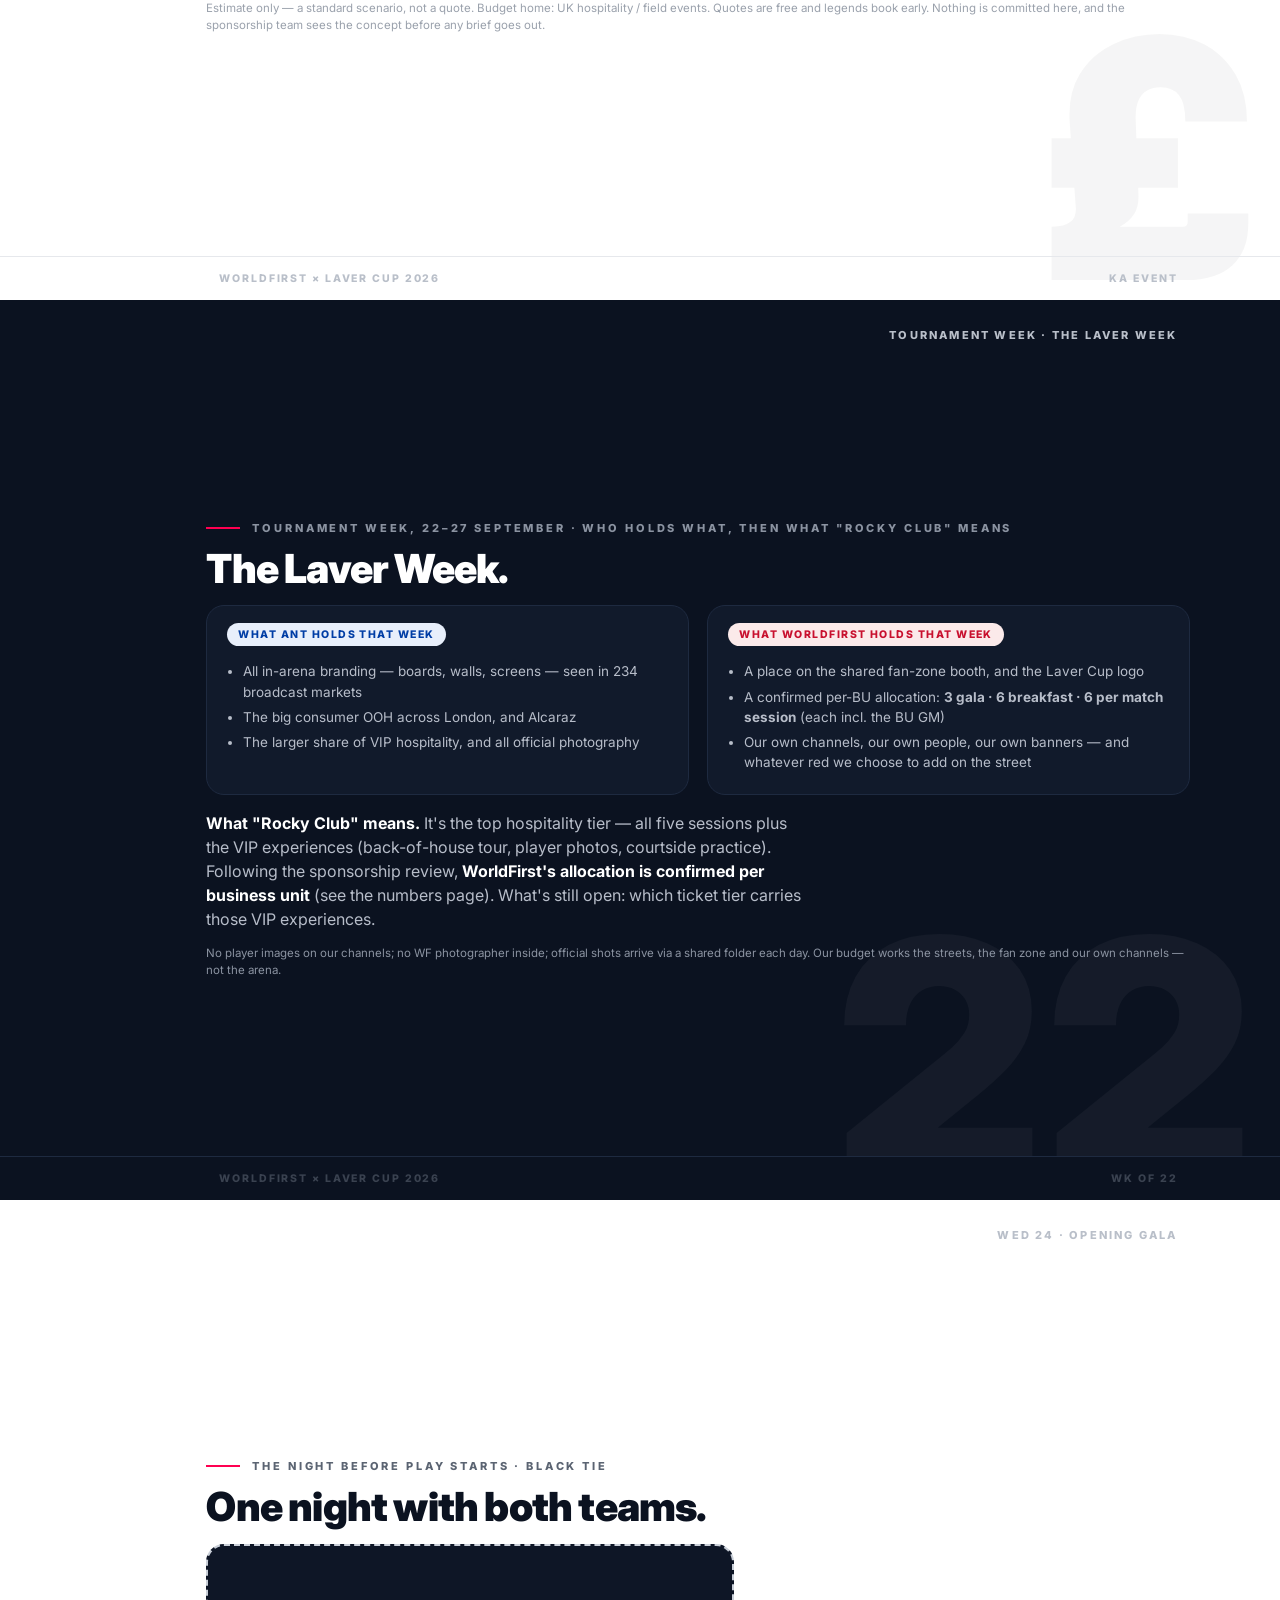
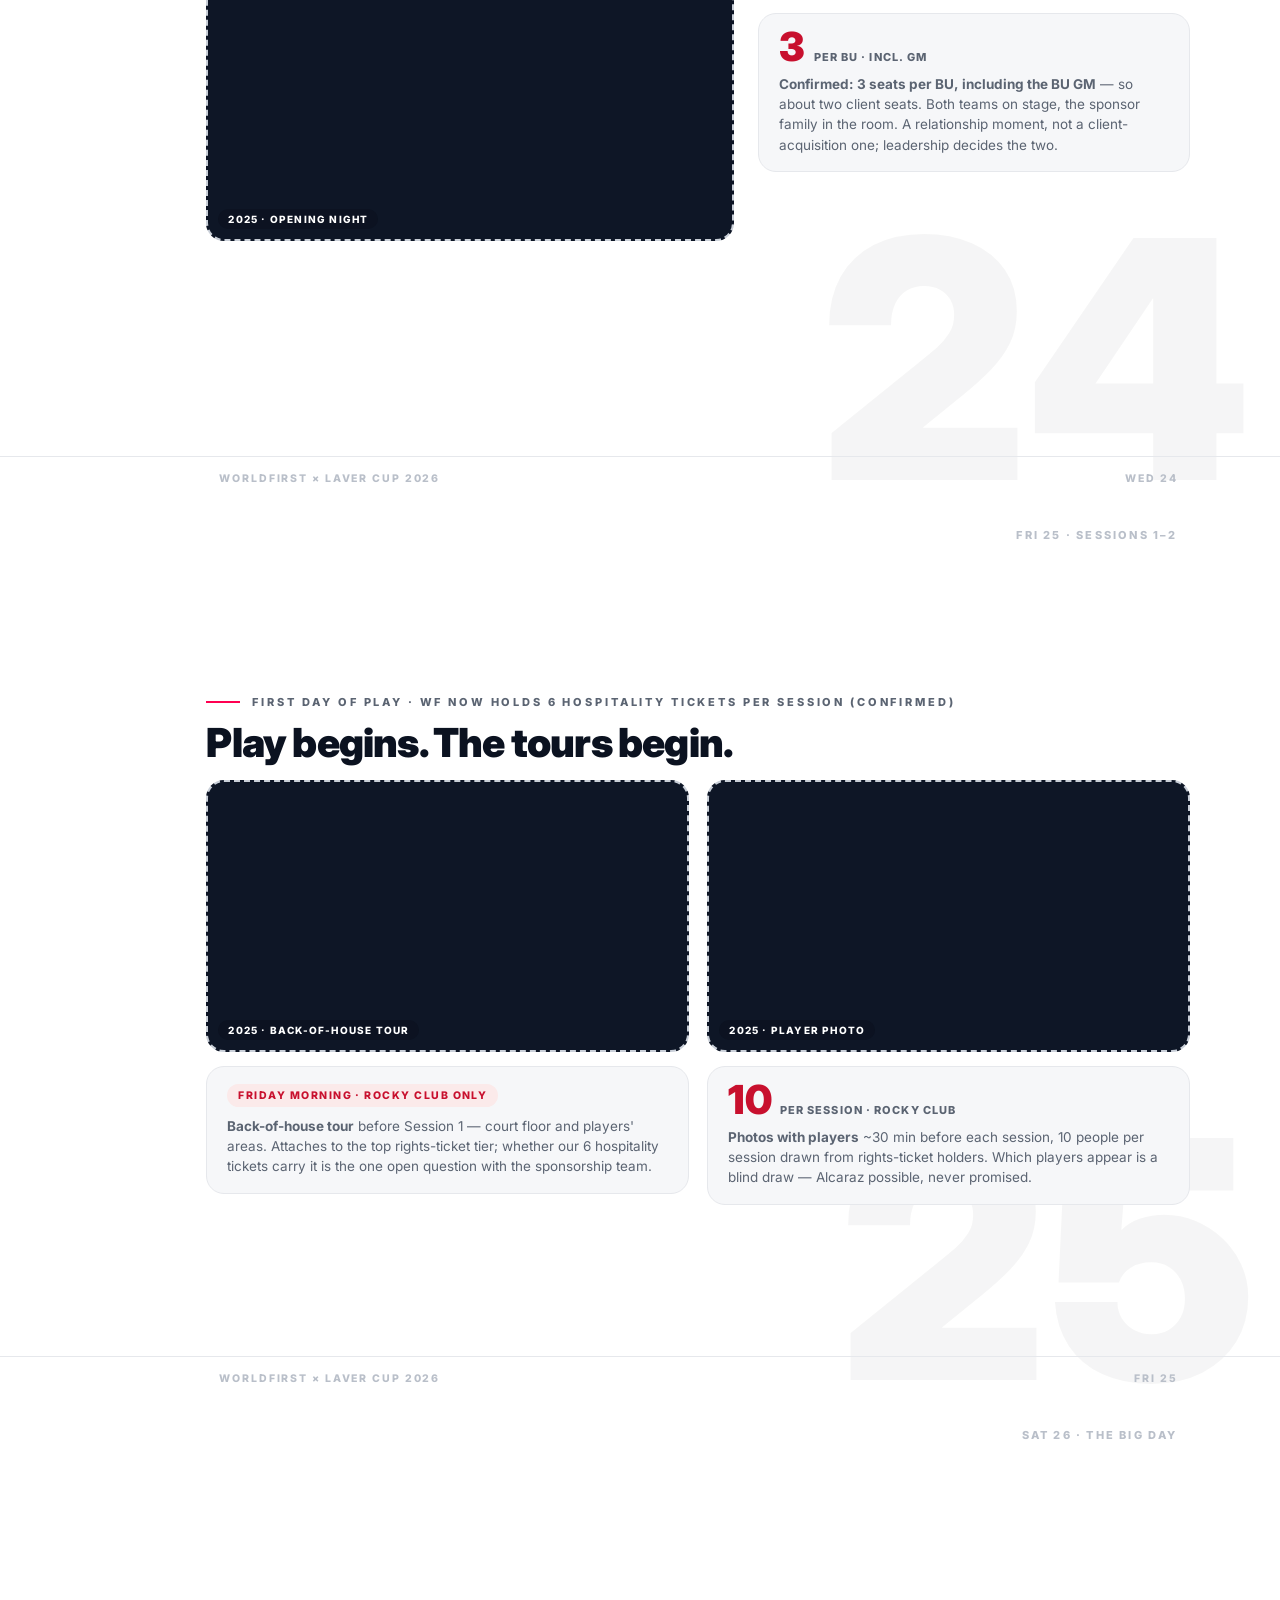
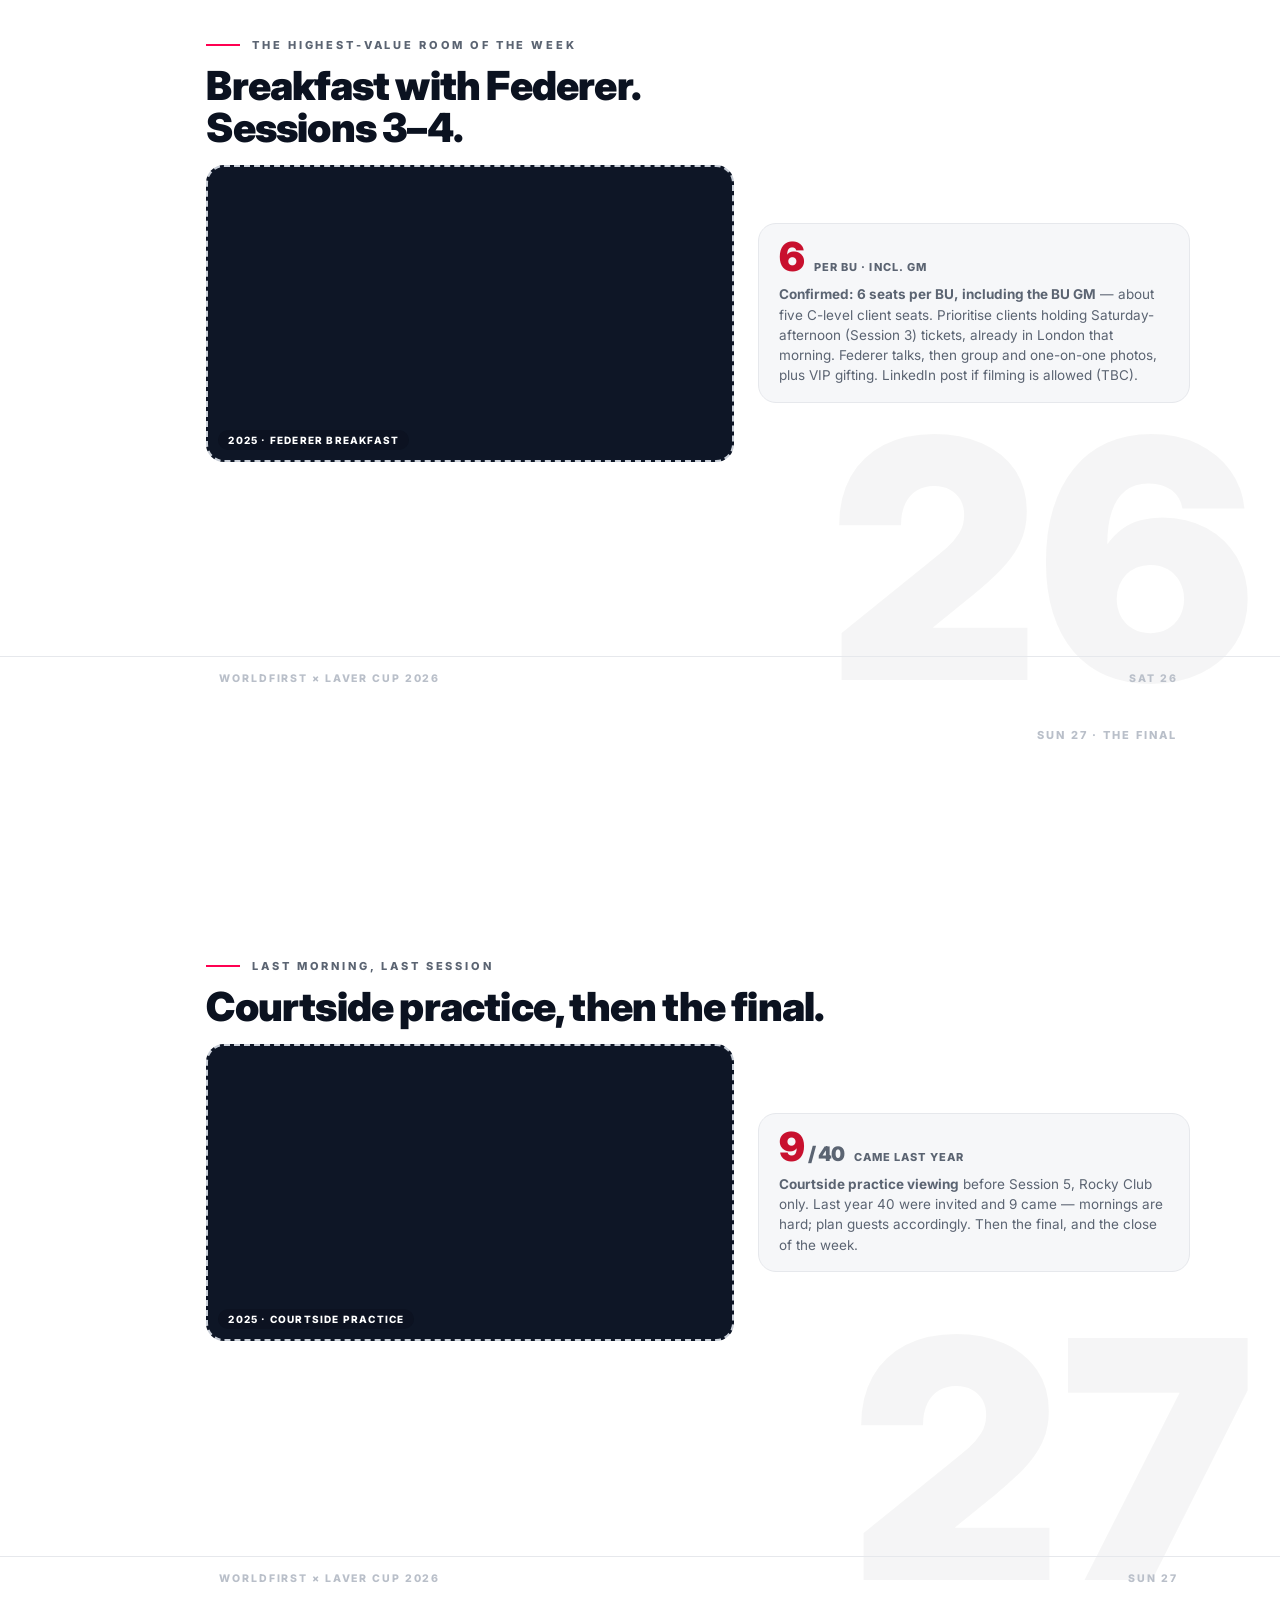
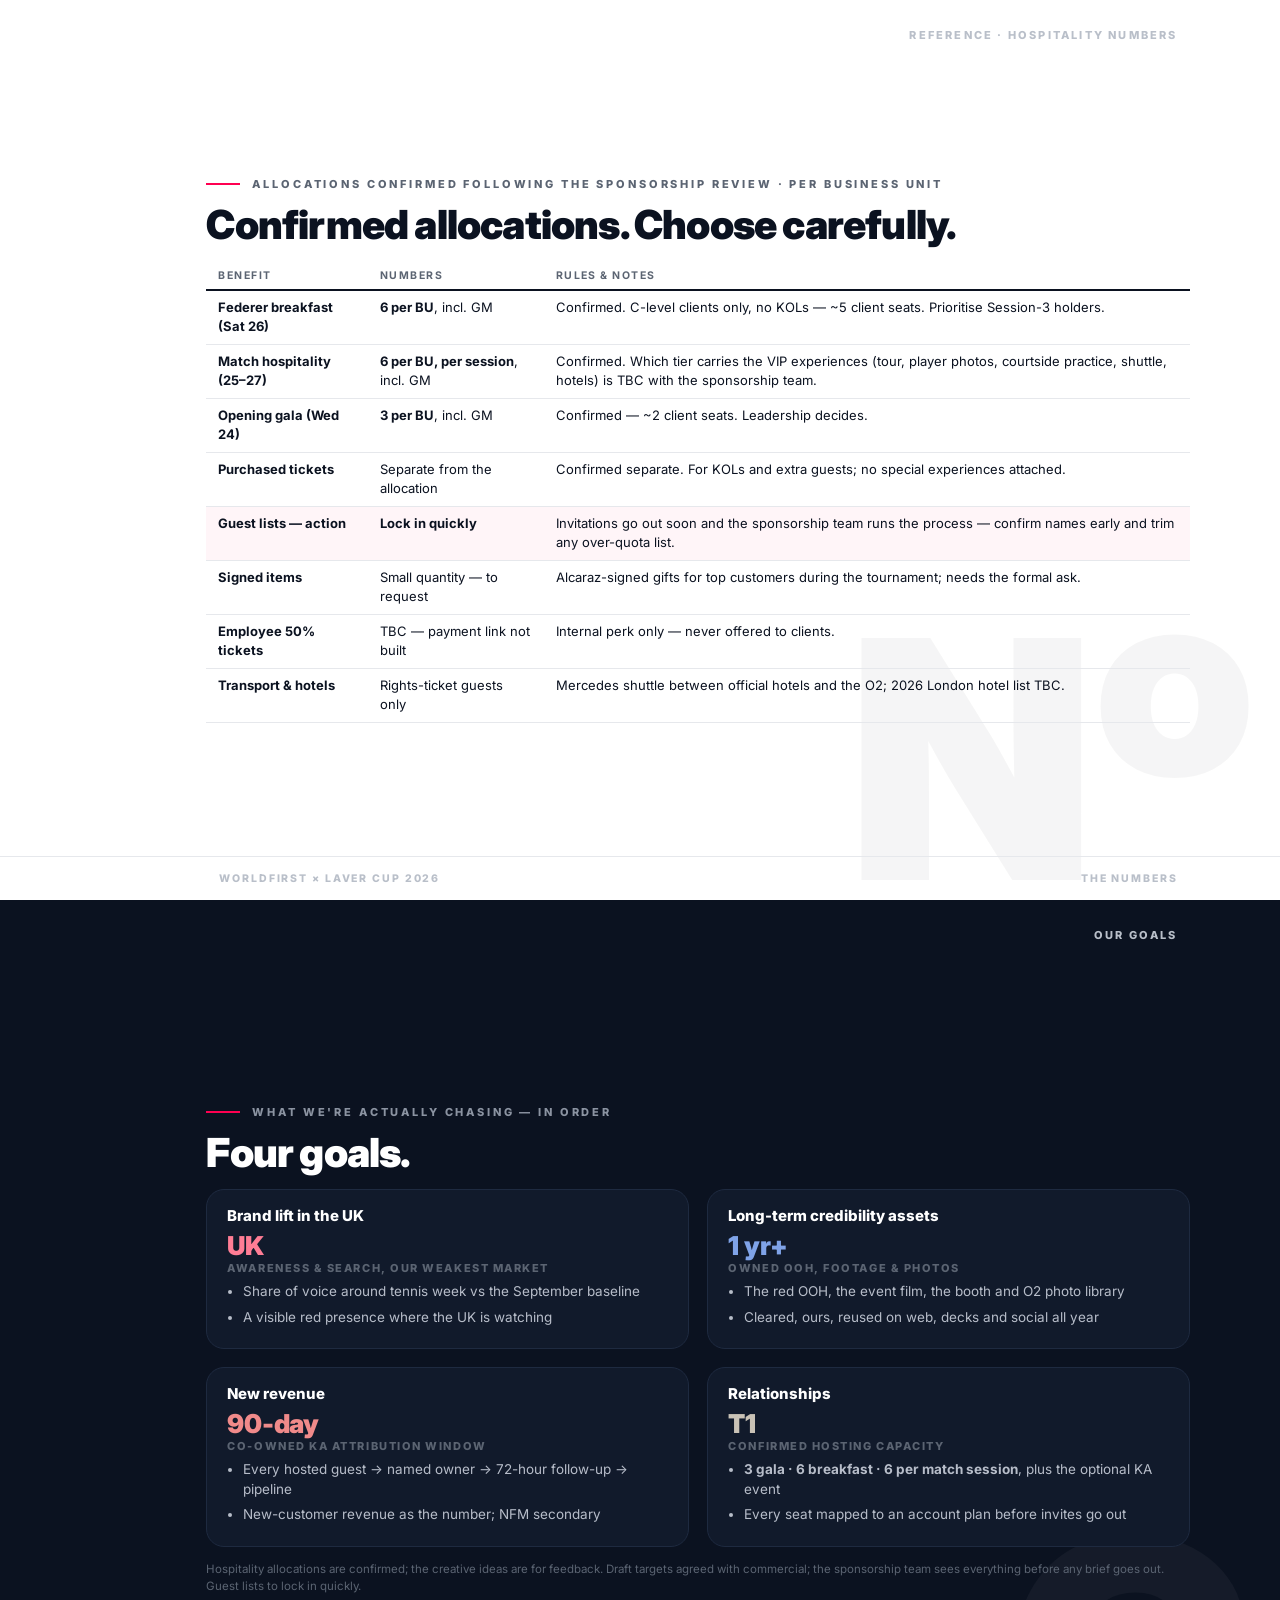
==== commit c13a00c0: "KA event slide: fix the header/image mismatch v01.jpg is a native 16:9 landscape but was forced into" ====
--- a/index.html
+++ b/index.html
@@ -16,7 +16,8 @@
   <a href="#s-cover"><span class="dd">Cover</span></a>
   <a href="#s-brief"><span class="dd">What this is</span></a>
   <a href="#s-0914"><span class="dt">Sep 14</span><span class="dd">Fan zone opens</span></a>
-  <a href="#s-ooh"><span class="dt">By Sep 14</span><span class="dd">Our OOH idea</span></a>
+  <a href="#s-ooh"><span class="dt">By Sep 14</span><span class="dd">OOH at the O2</span></a>
+  <a href="#s-ooh2" class="sub">Where it runs</a>
   <a href="#s-ka"><span class="dt">Sep 16–18</span><span class="dd">KA tennis event</span></a>
   <a href="#s-ka2" class="sub">Who's in the room</a>
   <a href="#s-games" class="sub">The games</a>
@@ -102,28 +103,61 @@
   <div class="strip"><span>WorldFirst × Laver Cup 2026</span><span>SEP 14</span></div>
 </section>
 
-<!-- BY SEP 14 · OOH -->
+<!-- BY SEP 14 · OOH 1/2 · TWO CONCEPTS -->
 <section class="slide" id="s-ooh">
-  <div class="num">BY SEP 14 · OOH IDEA</div>
+  <div class="num">BY SEP 14 · OOH 1/2 · TWO CONCEPTS</div>
   <div class="ghost">OOH</div>
   <div class="wrap">
-    <div class="kicker">An idea for feedback — if we do it, it should be live when the fan zone opens</div>
-    <h2>They run blue.<br>Could we run red beside it?</h2>
+    <div class="kicker">Two concepts, equal weight — and we want more</div>
+    <h2>OOH at the O2.</h2>
+    <div class="grid2">
+      <div>
+        <figure class="pic r169" style="margin-bottom:13px"><span class="cap2">Alipay+ · in market, Alcaraz already cleared</span><img src="img/aplus-ooh.png" alt="Alipay+ Laver Cup OOH — Alcaraz on blue" loading="lazy" onerror="this.closest('figure').classList.add('ph');this.style.display='none'"></figure>
+        <div class="card">
+          <span class="chip blue">Concept A · borrow the approved asset</span>
+          <p>Alipay+'s banner runs <b>Carlos Alcaraz</b>, and that image is <b>already approved by his team</b>. So the easy leverage is a WorldFirst version of the same asset: our logo, our message, on artwork that is cleared. Borrowed fame, least friction.</p>
+        </div>
+      </div>
+      <div>
+        <figure class="pic r169" style="margin-bottom:13px"><span class="cap2">Concept render · split board</span><img src="img/ooh-split-board.png" alt="Split board concept — Team Europe blue, Team World red, WorldFirst" loading="lazy" onerror="this.closest('figure').classList.add('ph');this.style.display='none'"></figure>
+        <div class="card">
+          <span class="chip red">Concept B · Team Europe v Team World</span>
+          <p>Split one board down the middle, half blue and half red, with WorldFirst on the world side. <b>No player image, so nothing to clear</b> beyond the Laver Cup lockup we hold. Less borrowed, more brand — a smart play on their own format.</p>
+        </div>
+      </div>
+    </div>
+    <p class="lead" style="margin-top:14px"><b>Both are directions, not decisions — and we're open to a third.</b> The Laver Cup is in London, our home turf. If there's a better way to use the streets, bring it.</p>
+  </div>
+  <div class="strip"><span>WorldFirst × Laver Cup 2026</span><span>BY SEP 14 · OOH 1/2</span></div>
+</section>
+
+<!-- BY SEP 14 · OOH 2/2 · WHERE IT RUNS -->
+<section class="slide" id="s-ooh2">
+  <div class="num">BY SEP 14 · OOH 2/2 · WHERE IT RUNS<span class="optchip">Suggestion</span></div>
+  <div class="ghost">14</div>
+  <div class="wrap">
+    <div class="kicker">A suggestion, not a plan · nothing booked</div>
+    <h2>North Greenwich, and the roads in.</h2>
     <div class="hero2">
-      <div class="aplus-img"><img src="img/aplus-ooh.png" alt="A+ Laver Cup OOH demo — Alcaraz, Pay smart in London" onerror="this.parentElement.outerHTML='&lt;figure class=&quot;ph r169&quot;&gt;&lt;span class=&quot;tag&quot;&gt;A+ BANNER (real demo)&lt;/span&gt;&lt;span class=&quot;cap&quot;&gt;Alipay+ OOH — Alcaraz on blue, Laver Cup × Alipay+ joint logo, &amp;quot;Pay smart in London&amp;quot;. Save the file as img/aplus-ooh.png to show it here.&lt;/span&gt;&lt;/figure&gt;'"></div>
-      <div>
-        <div class="card" style="margin-bottom:16px">
-          <span class="chip blue">What Alipay+ runs (real)</span>
-          <p>Alcaraz on blue, the Laver Cup × Alipay+ joint logo, "Pay smart in London with your e-wallets via Alipay+". Big traffic placements, tourist audience. Their asset, already in market.</p>
-        </div>
-        <div class="card">
-          <span class="chip red">What we're floating — no creative yet</span>
-          <p>The same idea in <b>WorldFirst red</b>, placed near the blue. <b>One question for the UK team:</b> do we want it, where, and what's the budget? London OOH is expensive — this is a direction to react to, not a plan.</p>
-        </div>
-      </div>
-    </div>
-  </div>
-  <div class="strip"><span>WorldFirst × Laver Cup 2026</span><span>BY SEP 14</span></div>
+      <figure class="pic r169"><span class="cap2">Peninsula Square · the banner sites outside the station</span><img src="img/ooh-north-greenwich.jpg" alt="The advertising banners outside North Greenwich station, with Canary Wharf behind" loading="lazy" onerror="this.closest('figure').classList.add('ph');this.style.display='none'"></figure>
+      <div>
+        <div class="card" style="margin-bottom:14px">
+          <span class="chip blue">Suggested sites</span>
+          <ul>
+            <li><b>North Greenwich station</b> — everyone arriving at the O2 comes through it</li>
+            <li><b>Buses 188 / 177 / 129</b> — the routes through the city and into Greenwich</li>
+            <li><b>Canary Wharf</b> — one stop up the Jubilee line, and full of the people we actually sell to</li>
+          </ul>
+        </div>
+        <div class="card">
+          <span class="chip pink">The cheap win</span>
+          <p>Ask <b>Transport for London</b> to write the event on the <b>message boards</b> at North Greenwich — the hand-written ones the @allontheboard account is known for. They do it for big O2 events, and everyone leaving the tube walks straight past them.</p>
+        </div>
+      </div>
+    </div>
+    <p class="foot">Photo: Peninsula Square, North Greenwich (The wub, CC BY-SA 4.0, via Wikimedia).</p>
+  </div>
+  <div class="strip"><span>WorldFirst × Laver Cup 2026</span><span>BY SEP 14 · OOH 2/2</span></div>
 </section>
 
 <!-- SEP 16-18 · KA TENNIS EVENT -->
@@ -131,9 +165,9 @@
   <div class="num">SEP 16–18 (TIMING TBC)<span class="optchip">Optional</span></div>
   <div class="ghost">KA</div>
   <div class="wrap">
-    <div class="kicker">The week before the Laver Cup · once the fan zone is running · an idea worth its own discussion</div>
+    <div class="kicker">The week before the Laver Cup · once the fan zone is running</div>
     <h2>A KA tennis event, before the Cup.</h2>
-    <div class="hero2">
+    <div class="hero2" style="grid-template-columns:.9fr 1.1fr">
       <div>
         <p class="lead" style="margin-bottom:16px">A premium private session for our <b>top KA clients and partners</b>, hosted by a hired British tennis great. Short, winnable games; everyone plays; everyone leaves with their own film. Hosting the right people is the objective — content is the by-product.</p>
         <div class="card">
@@ -141,7 +175,7 @@
           <p>A fun, high-touch tennis event with a KA-partnership feel — the kind of room clients remember, and the reason they take the follow-up call. Exact day and timing left for the UK team to decide.</p>
         </div>
       </div>
-      <figure class="pic r34"><img src="img/v01.jpg" alt="A private tennis event" loading="lazy"></figure>
+      <figure class="pic r169"><img src="img/v01.jpg" alt="A private tennis event" loading="lazy"></figure>
     </div>
   </div>
   <div class="strip"><span>WorldFirst × Laver Cup 2026</span><span>KA EVENT · OPTIONAL</span></div>
@@ -156,17 +190,17 @@
     <h2>Who's in the room.</h2>
     <div class="roomgrid">
       <div class="roomtile">
-        <figure><img src="img/v03.jpg" alt="A hired British tennis legend"></figure>
+        <figure><img src="img/v02.jpg" alt="A British tennis legend walking out to court"></figure>
         <span class="rt-n">01</span><h3>A UK tennis legend</h3>
         <p>We hire one to host and play — the reason the room says yes.</p>
       </div>
       <div class="roomtile">
-        <figure><img src="img/v05.jpg" alt="KA clients courtside"></figure>
+        <figure><img src="img/v04.jpg" alt="A KA client"></figure>
         <span class="rt-n">02</span><h3>KA clients</h3>
         <p>Top accounts, invited personally by their owner.</p>
       </div>
       <div class="roomtile">
-        <figure><img src="img/v02.jpg" alt="Key partners arriving"></figure>
+        <figure><img src="img/v03.jpg" alt="Key partners"></figure>
         <span class="rt-n">03</span><h3>Key partners</h3>
         <p>The partners we most want in the tent, hosted alongside clients.</p>
       </div>
@@ -176,7 +210,7 @@
         <p>Our brand ambassador can headline; a few KOL seats carry the reach.</p>
       </div>
       <div class="roomtile">
-        <figure><img src="img/lc-booth25.jpg" alt="Our employees on site"></figure>
+        <figure><img src="img/v05.jpg" alt="Our employees on site"></figure>
         <span class="rt-n">05</span><h3>Our employees</h3>
         <p>A small host team in red, running the day and gathering content.</p>
       </div>
@@ -219,13 +253,16 @@
     <div class="kicker">Fee estimates only — real numbers come from agency quotes</div>
     <h2>Who hosts it with us.</h2>
     <table class="tbl">
-      <tr><th>Option</th><th>Profile (examples of the tier)</th><th>Est. fee for one day*</th><th>Notes</th></tr>
+      <tr><th>Option</th><th>Profile (examples of the tier)</th><th>Est. fee for one day</th><th>Notes</th></tr>
       <tr class="rec"><td>British legend ✦</td><td><div class="tcell"><img class="face" src="https://upload.wikimedia.org/wikipedia/commons/thumb/9/90/Tim_Henman_2006_Australian_Open.JPG/330px-Tim_Henman_2006_Australian_Open.JPG" alt="Tim Henman" onerror="this.style.display='none'"><span><b>Tim Henman</b> — retired, universally known in the UK · <a class="wikilink" href="https://en.wikipedia.org/wiki/Tim_Henman" target="_blank" rel="noopener">WIKI ↗</a></span></div></td><td>£15–30k</td><td><b>Recommended.</b> Best recognition per pound.</td></tr>
       <tr class="rec"><td>Big-serve legend ✦</td><td><div class="tcell"><img class="face" src="https://upload.wikimedia.org/wikipedia/commons/thumb/6/60/Greg_Rusedski_2014.jpg/330px-Greg_Rusedski_2014.jpg" alt="Greg Rusedski" onerror="this.style.display='none'"><span><b>Greg Rusedski</b> — once the fastest serve in the world · <a class="wikilink" href="https://en.wikipedia.org/wiki/Greg_Rusedski" target="_blank" rel="noopener">WIKI ↗</a></span></div></td><td>£10–20k</td><td><b>Also recommended.</b> Makes Return the Rocket the headline.</td></tr>
       <tr><td>Recent women's star</td><td><div class="tcell"><span class="faces"><img class="face" src="https://upload.wikimedia.org/wikipedia/commons/thumb/0/0a/Konta_RG19_%2829%29_%2848199186357%29.jpg/330px-Konta_RG19_%2829%29_%2848199186357%29.jpg" alt="Johanna Konta" onerror="this.style.display='none'"><img class="face" src="https://upload.wikimedia.org/wikipedia/commons/thumb/7/71/Robson_WM17_%285%29_%2835793473560%29.jpg/330px-Robson_WM17_%285%29_%2835793473560%29.jpg" alt="Laura Robson" onerror="this.style.display='none'"></span><span><b>Johanna Konta</b> <a class="wikilink" href="https://en.wikipedia.org/wiki/Johanna_Konta" target="_blank" rel="noopener">WIKI ↗</a> / <b>Laura Robson</b> <a class="wikilink" href="https://en.wikipedia.org/wiki/Laura_Robson" target="_blank" rel="noopener">WIKI ↗</a></span></div></td><td>£8–20k</td><td>Strong option; pair with a legend for two hosts.</td></tr>
       <tr><td>The dream</td><td><div class="tcell"><img class="face" src="https://upload.wikimedia.org/wikipedia/commons/thumb/b/bf/2015_Australian_Open_-_Andy_Murray_12_%28cropped%29.jpg/330px-2015_Australian_Open_-_Andy_Murray_12_%28cropped%29.jpg" alt="Andy Murray" onerror="this.style.display='none'"><span><b>Andy Murray</b> · <a class="wikilink" href="https://en.wikipedia.org/wiki/Andy_Murray" target="_blank" rel="noopener">WIKI ↗</a></span></div></td><td>£100k+</td><td>National-news level. Only for a flagship moment.</td></tr>
     </table>
-    <p class="foot">*One appearance day + usage on our own channels (UK); usage term per agency negotiation, target 12 months. Add 10–20% agency fee. No payments/banking sponsor conflicts; active-tour players ruled out that week. Named players are tier examples, not confirmed targets. Photos &amp; links: Wikipedia.</p>
+    <div class="card" style="margin-top:14px">
+      <span class="chip grey">A route to the talent</span>
+      <p>Rather than go straight to agents, the UK team can open a <b>club route</b>: <b>Edgbaston Priory</b>, which has standing contact across British tennis and can make the introductions.</p>
+    </div>
   </div>
   <div class="strip"><span>WorldFirst × Laver Cup 2026</span><span>KA EVENT</span></div>
 </section>
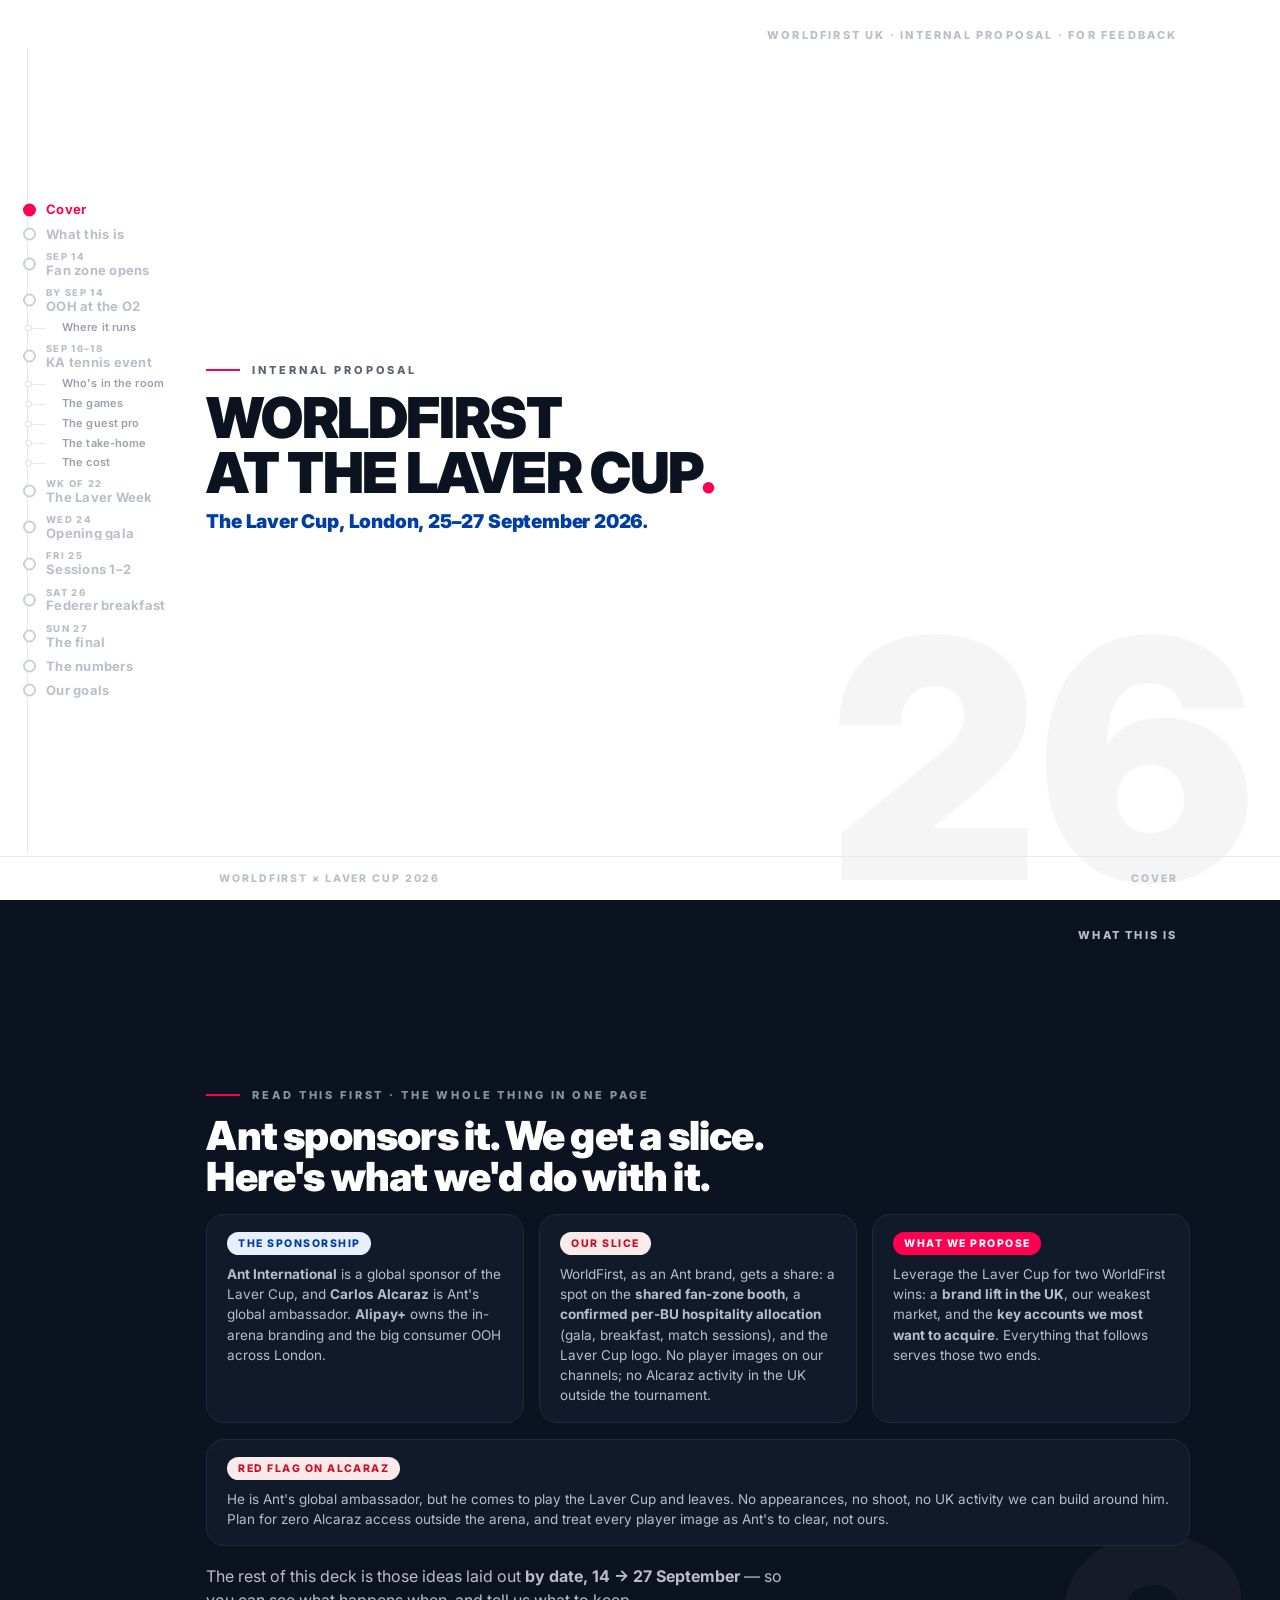
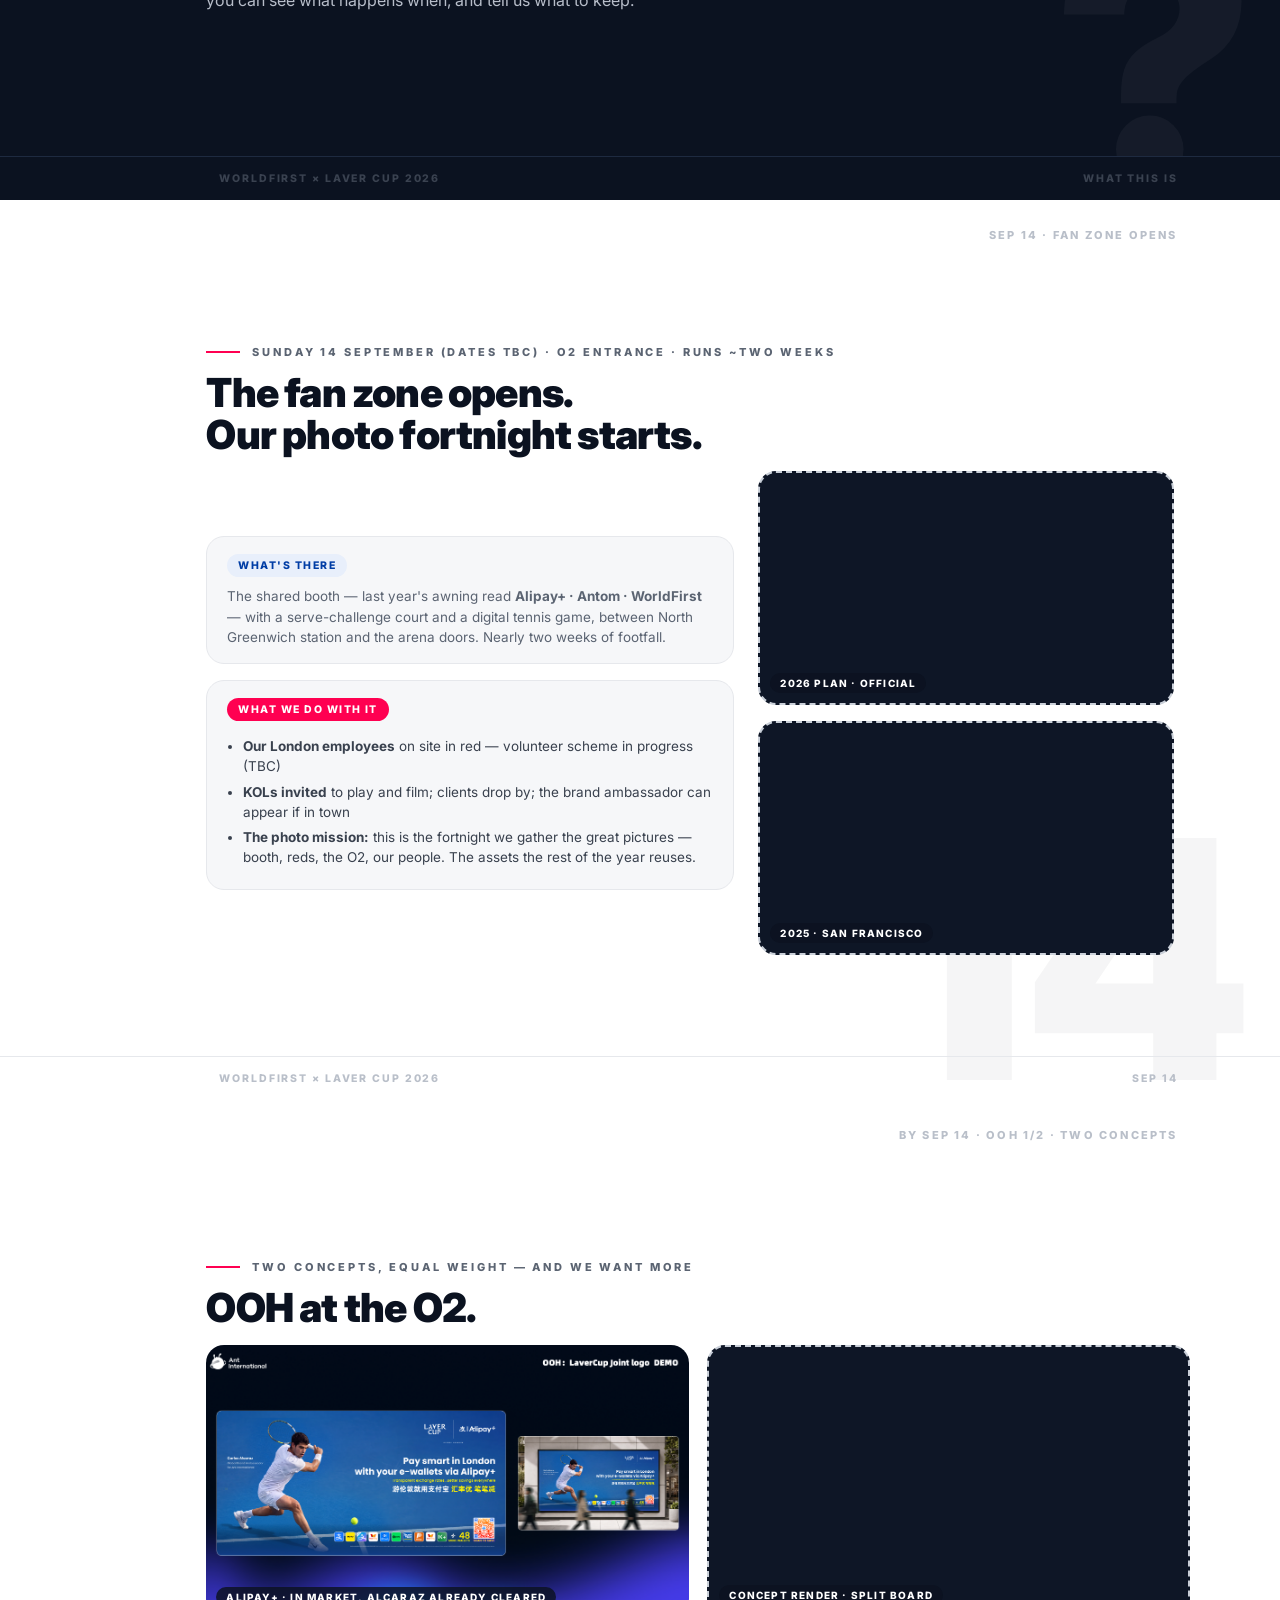
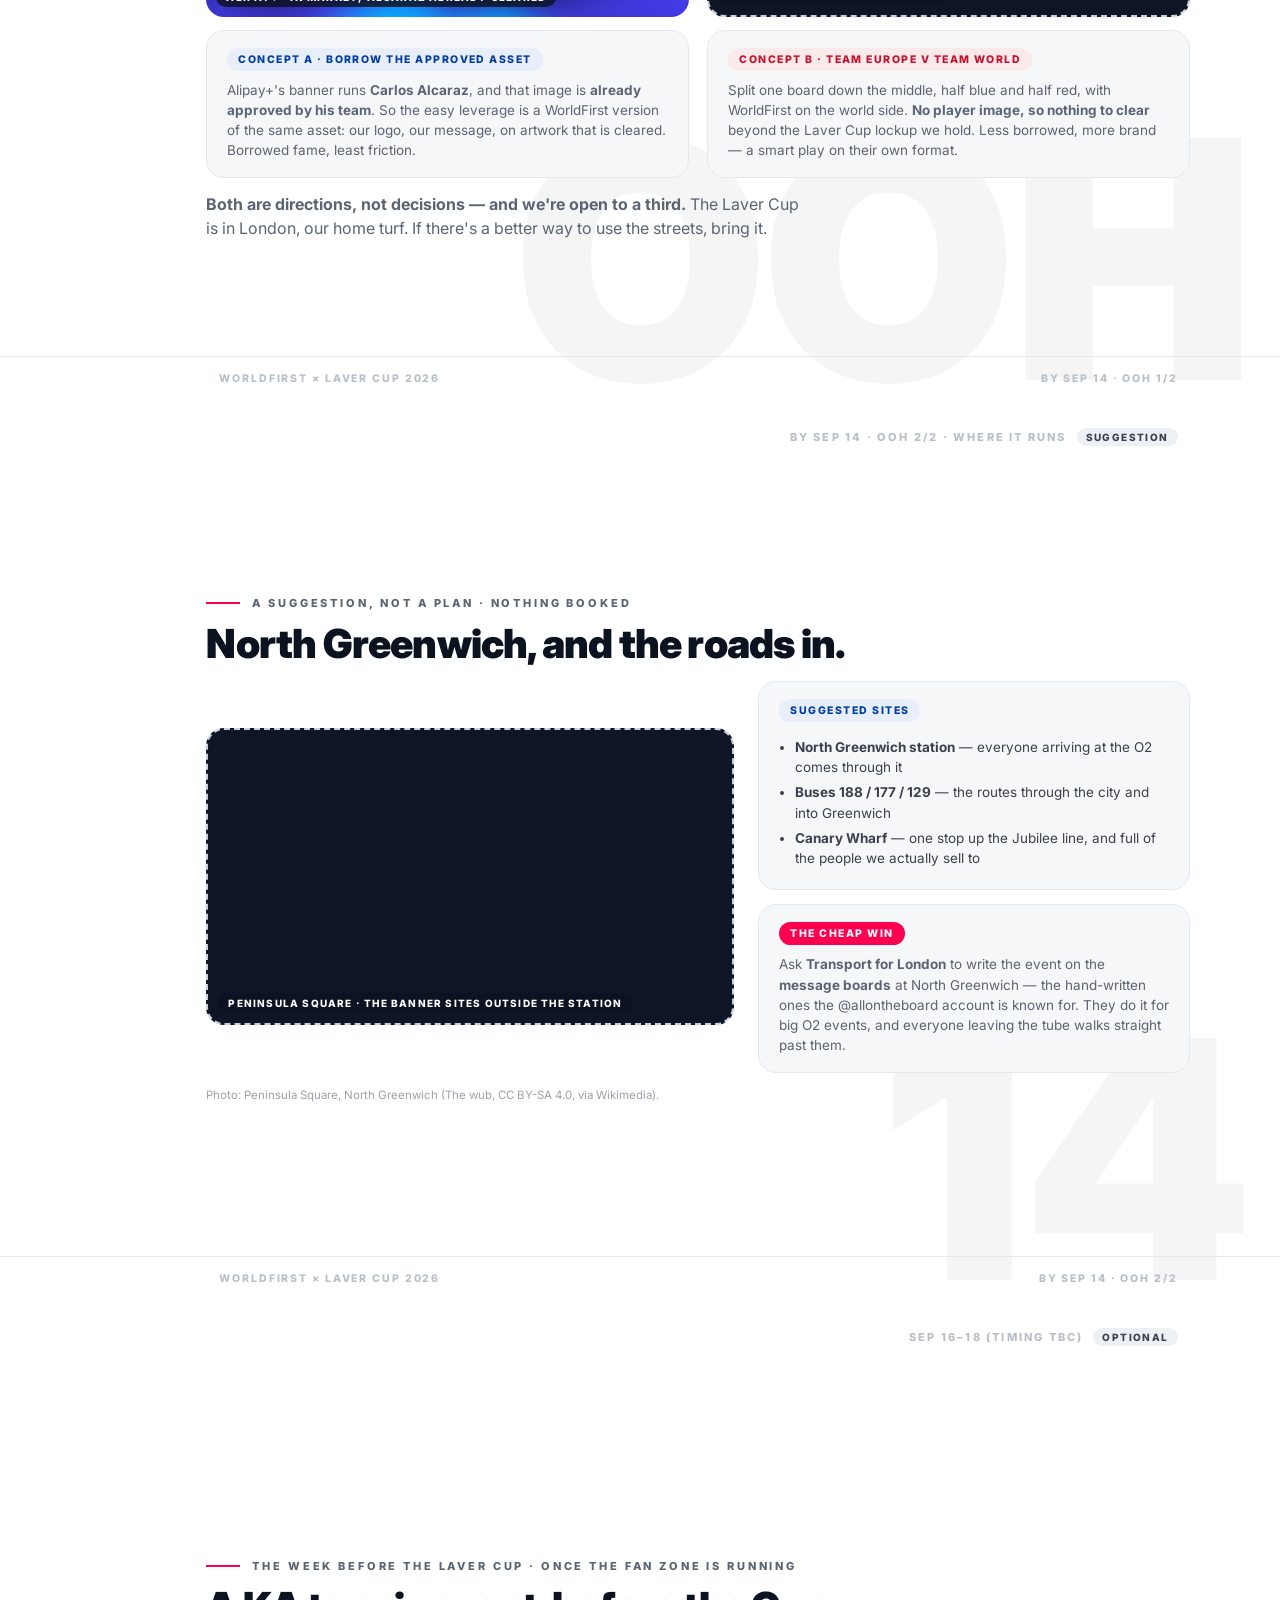
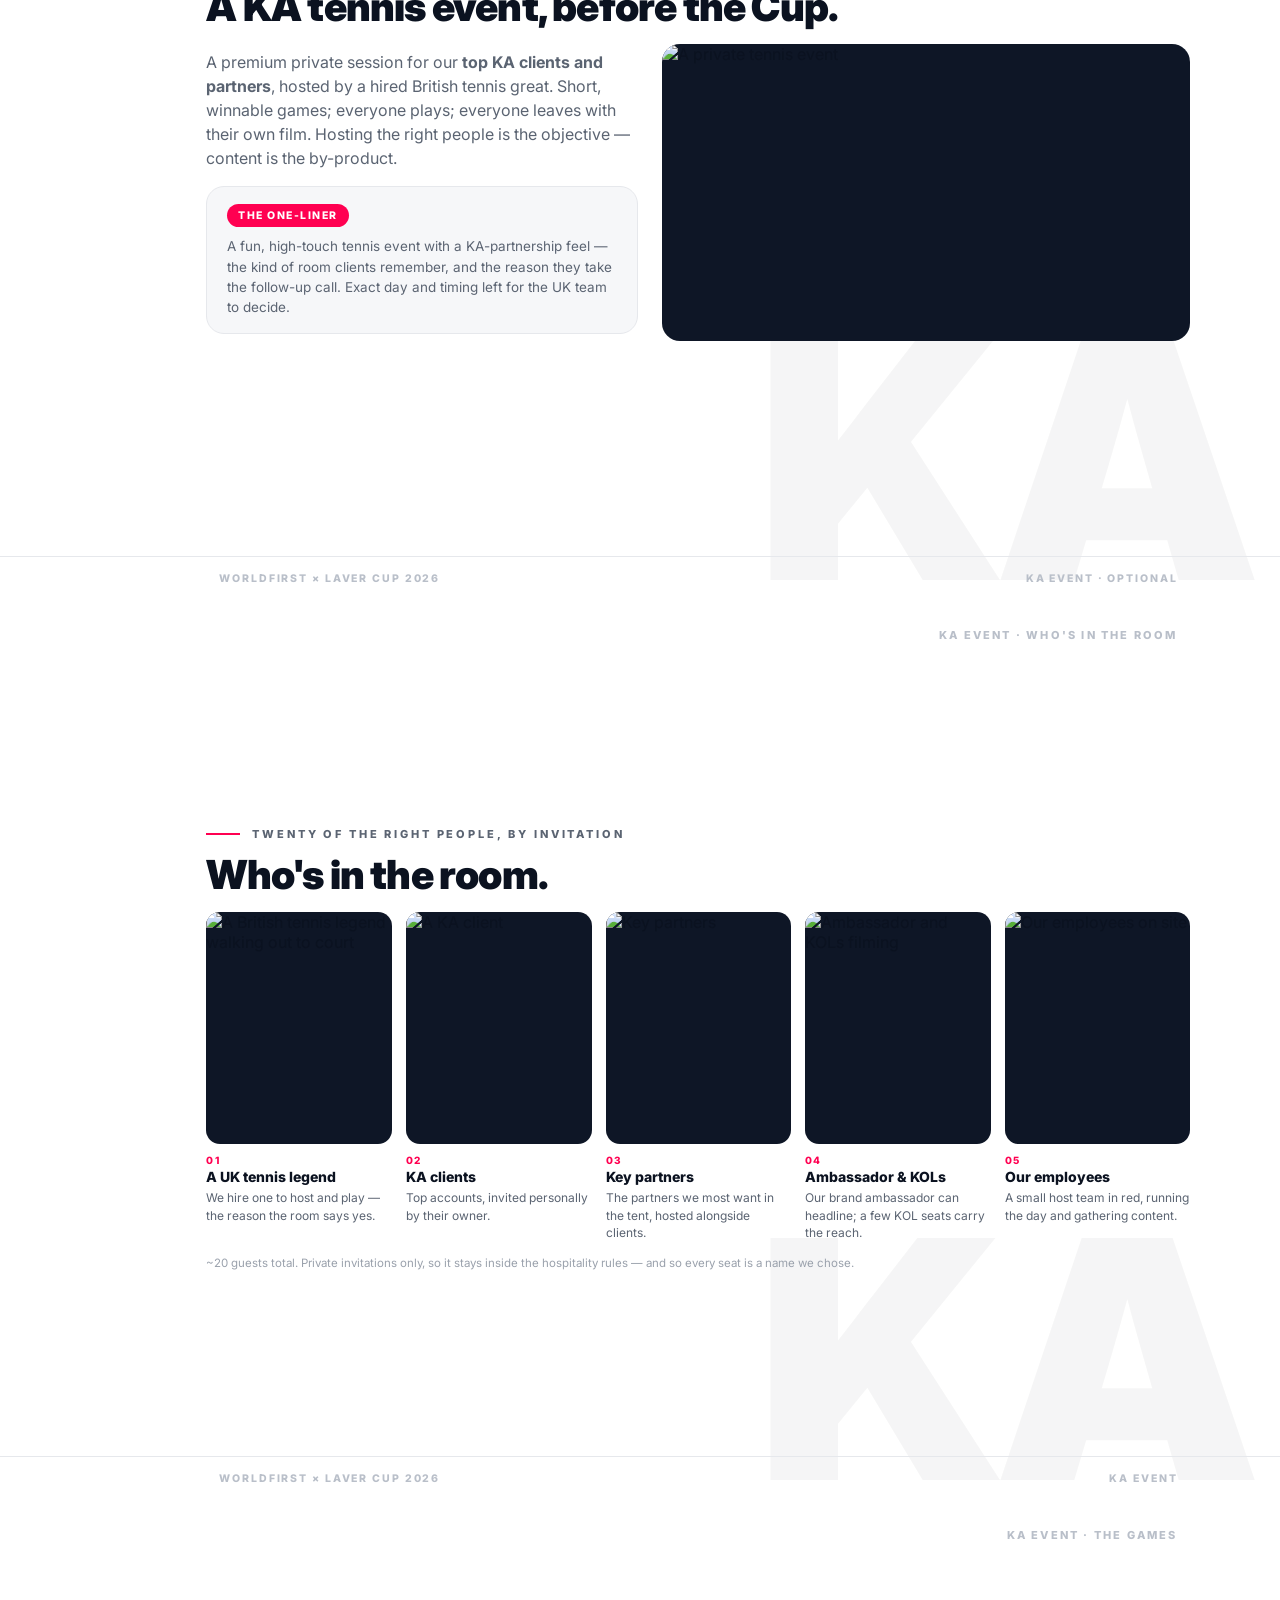
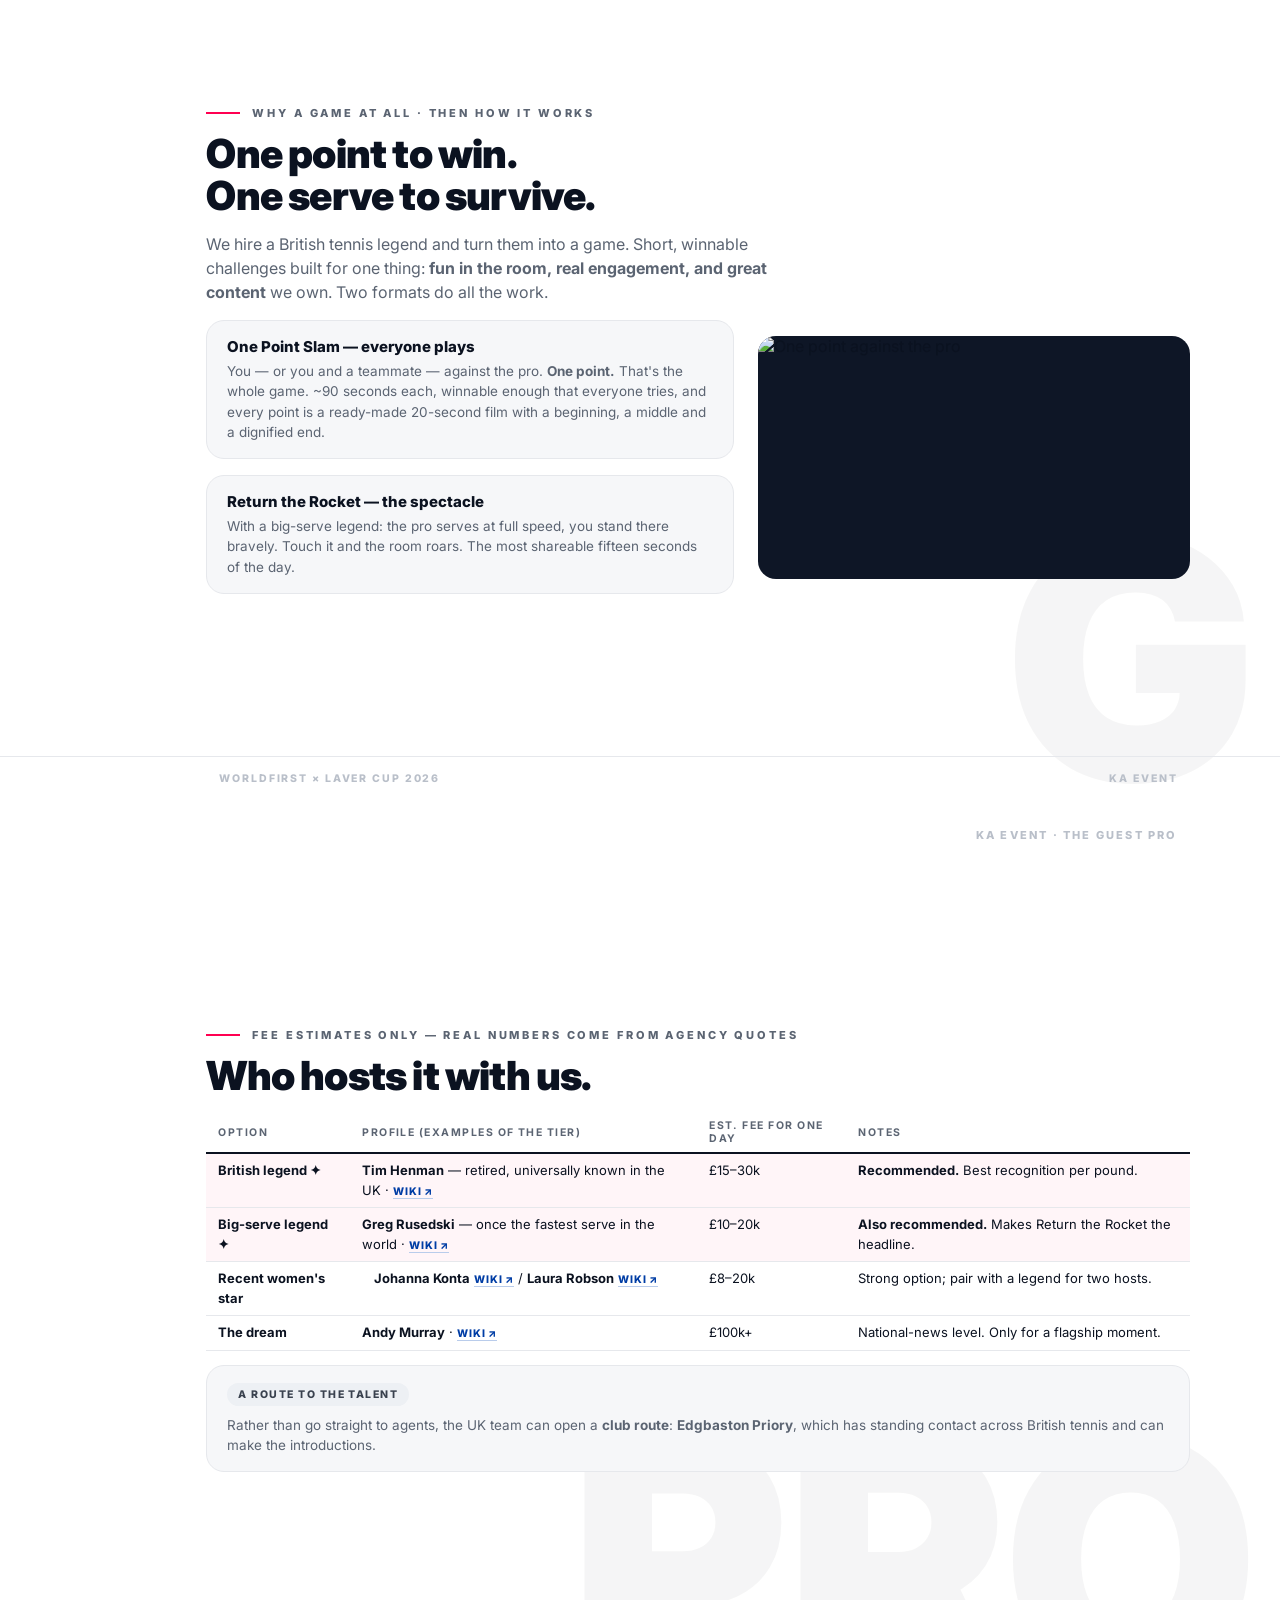
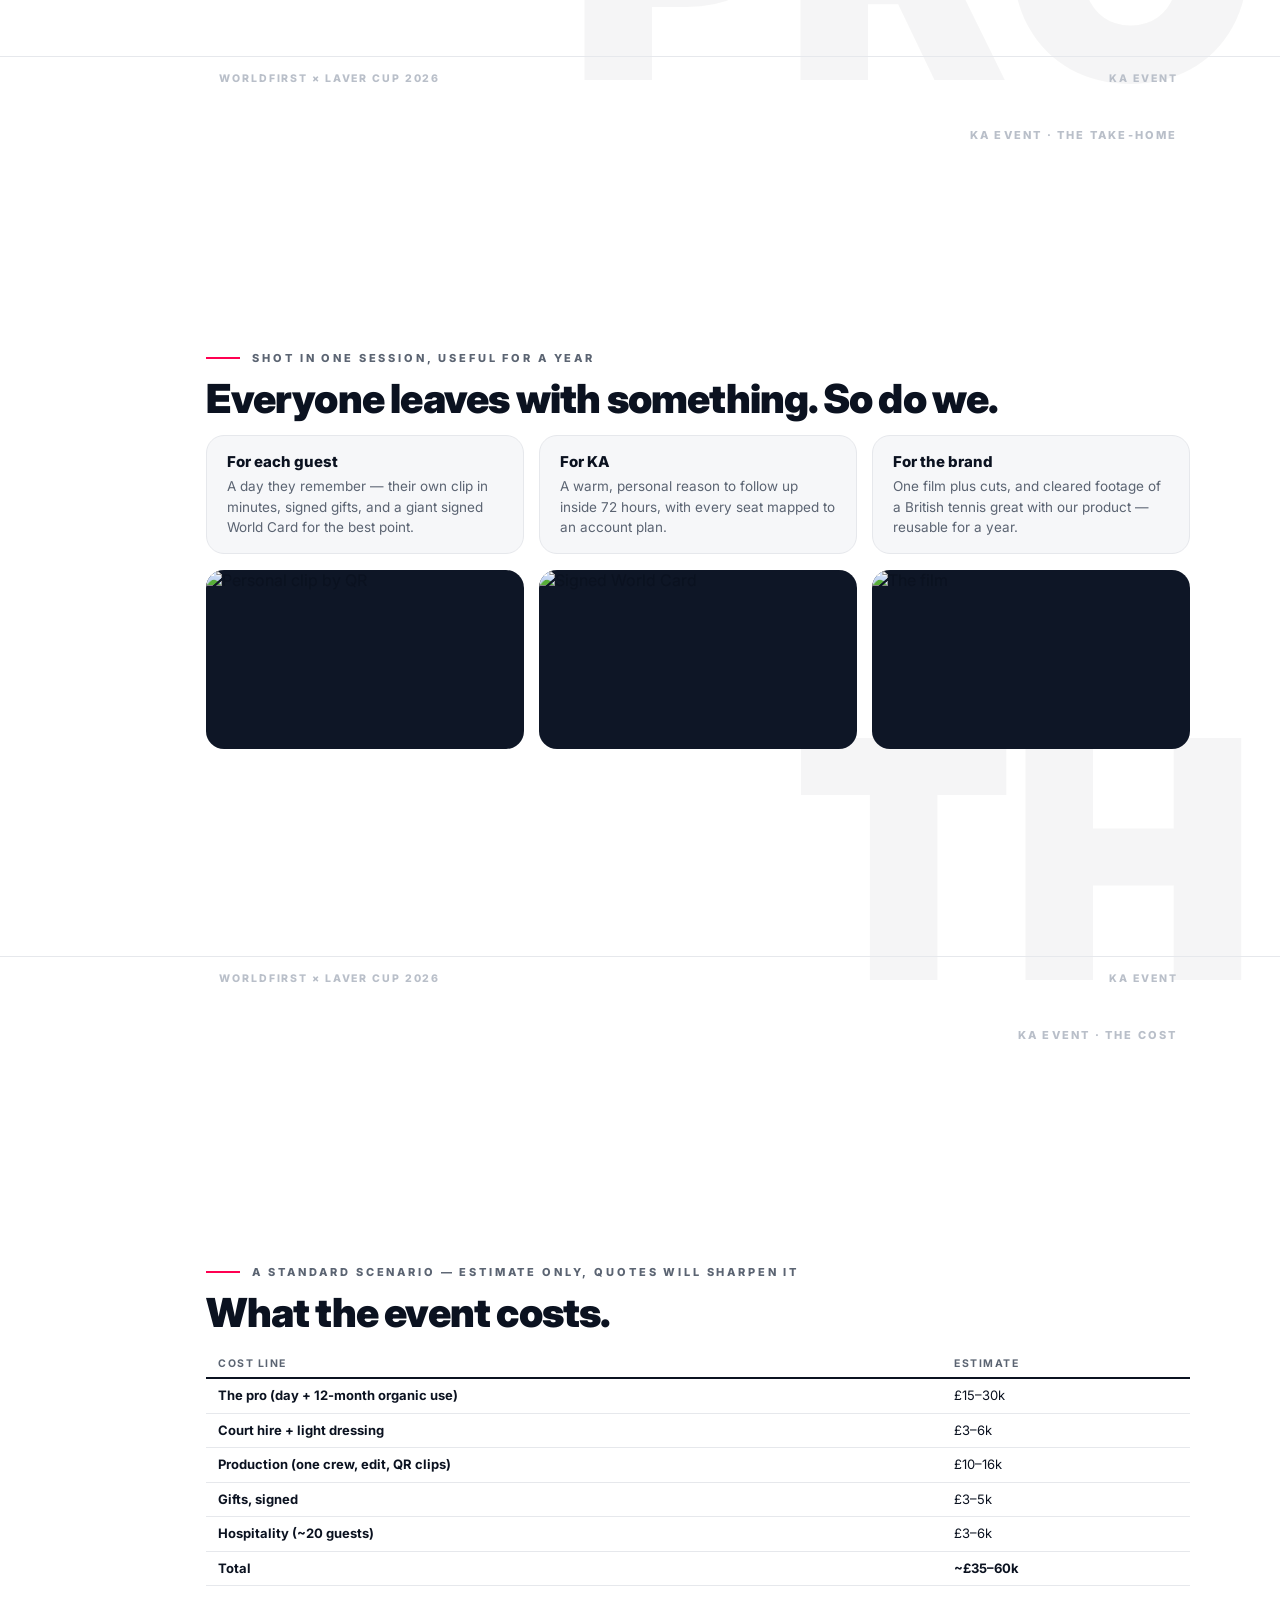
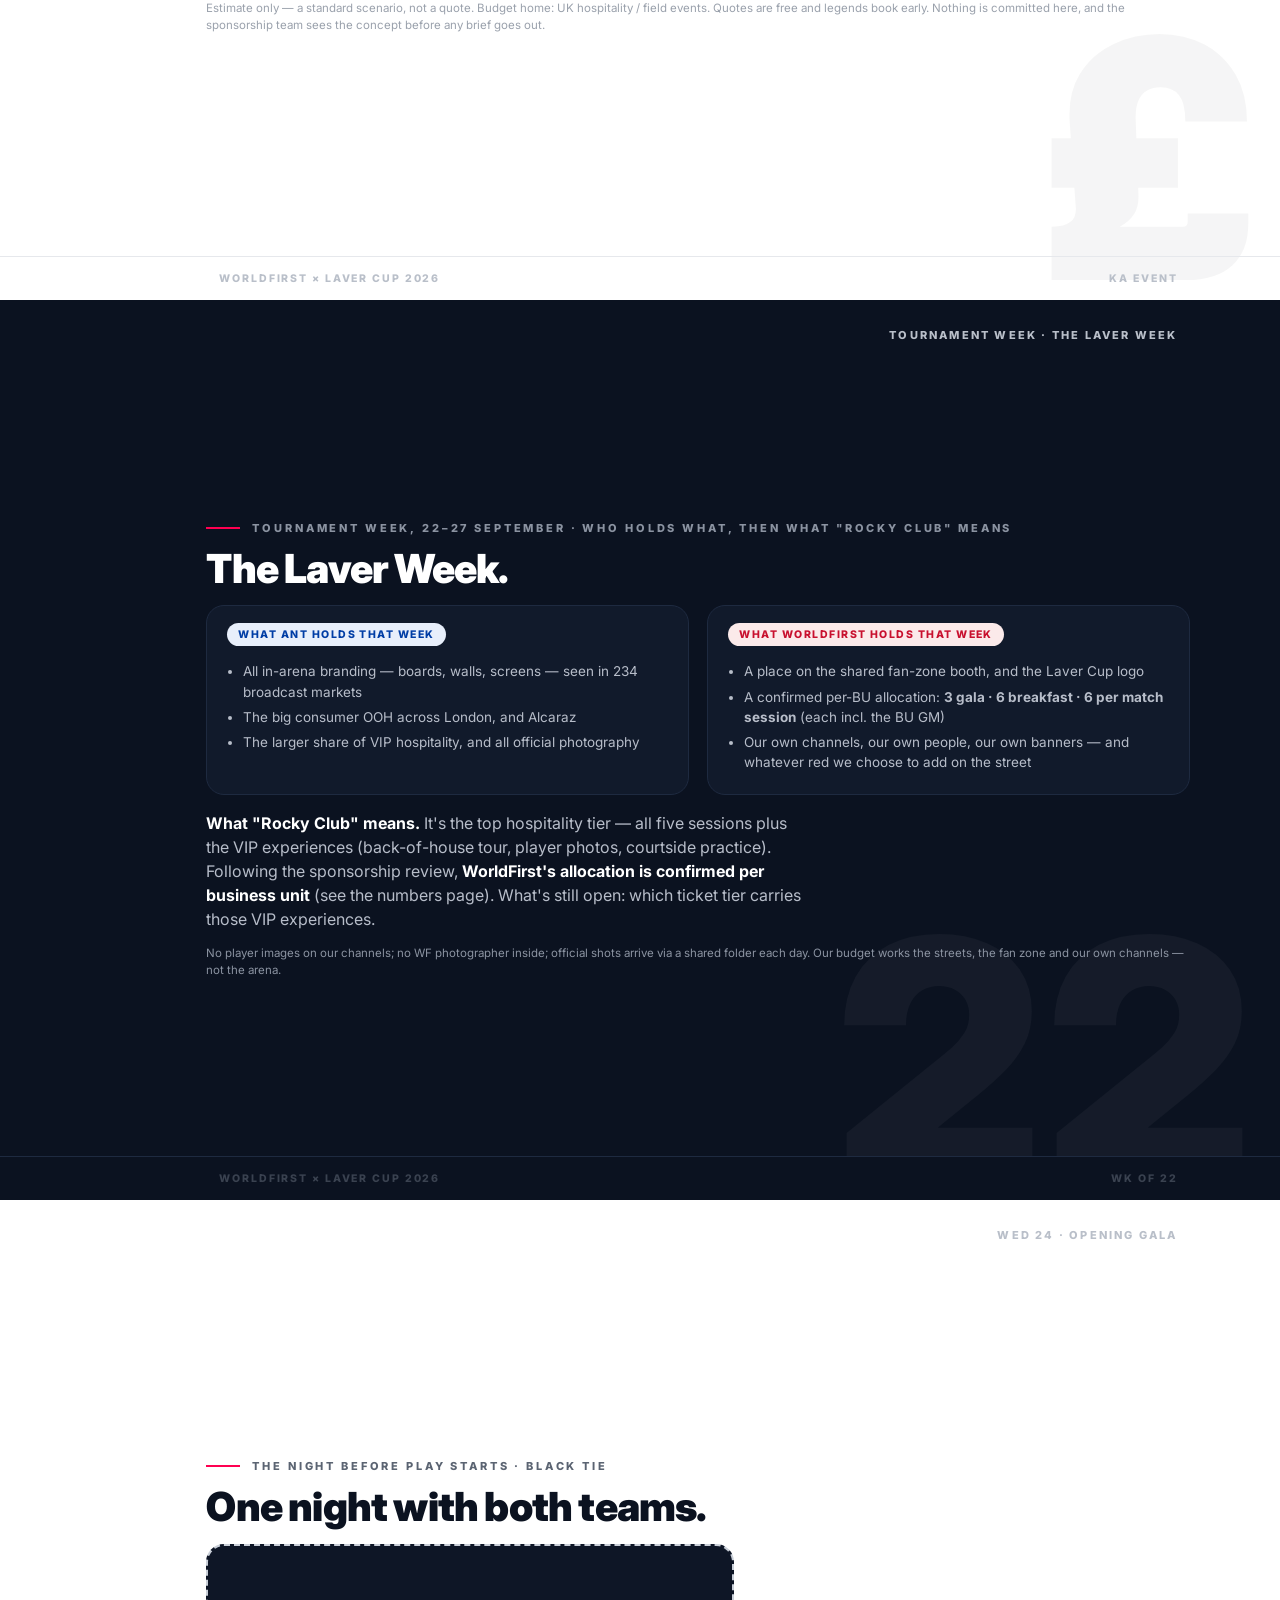
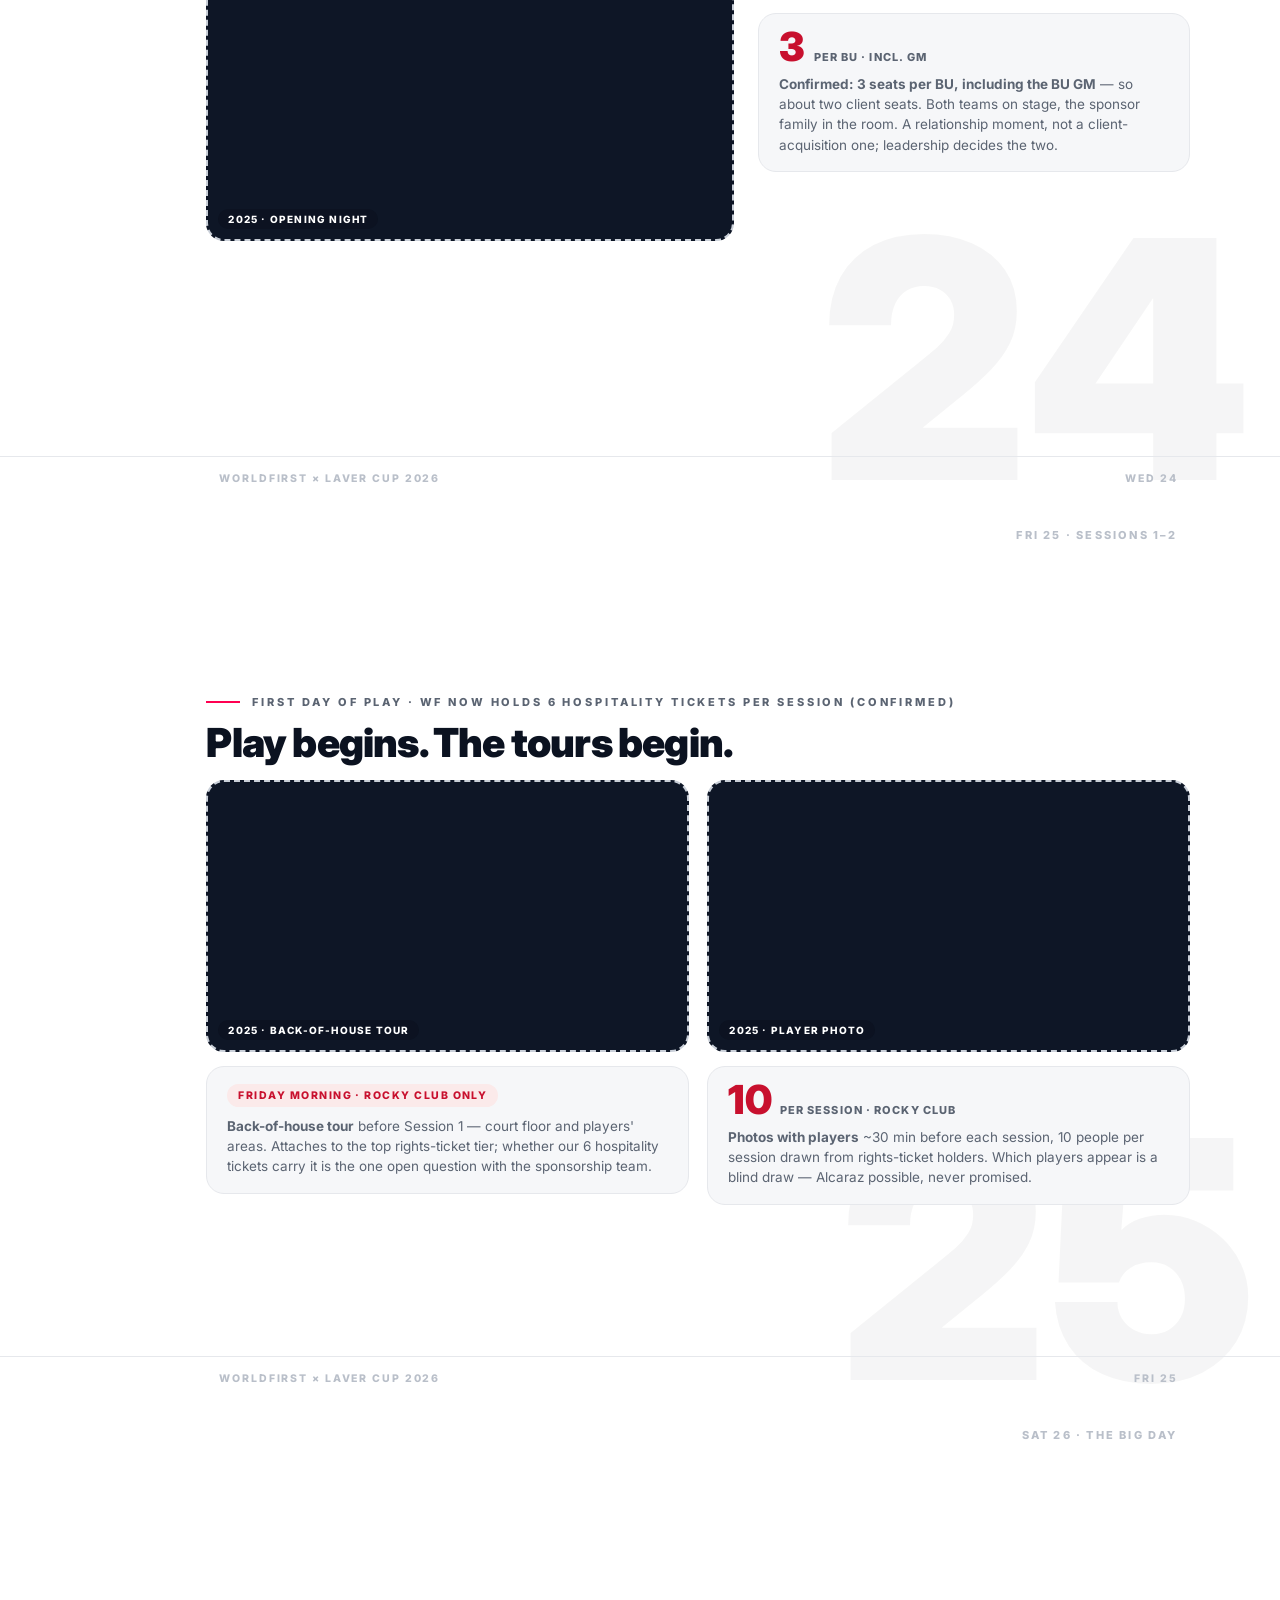
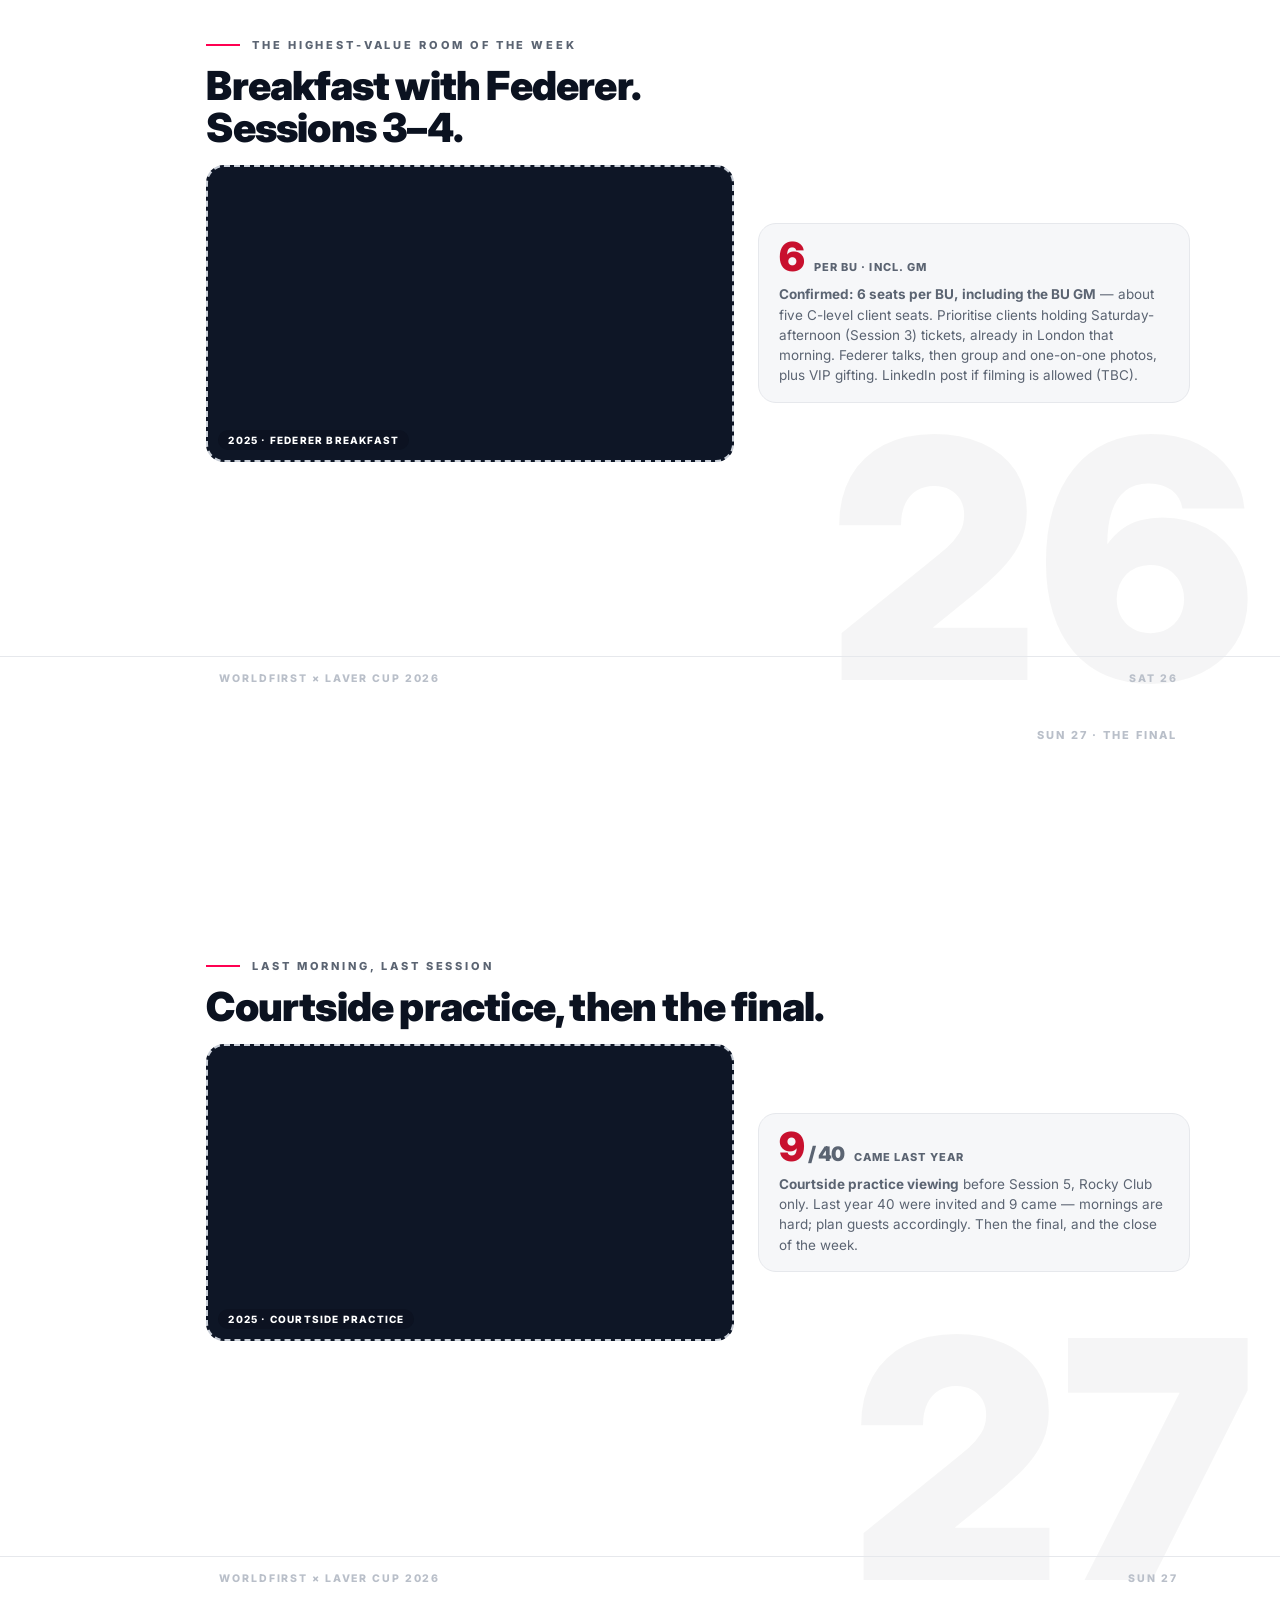
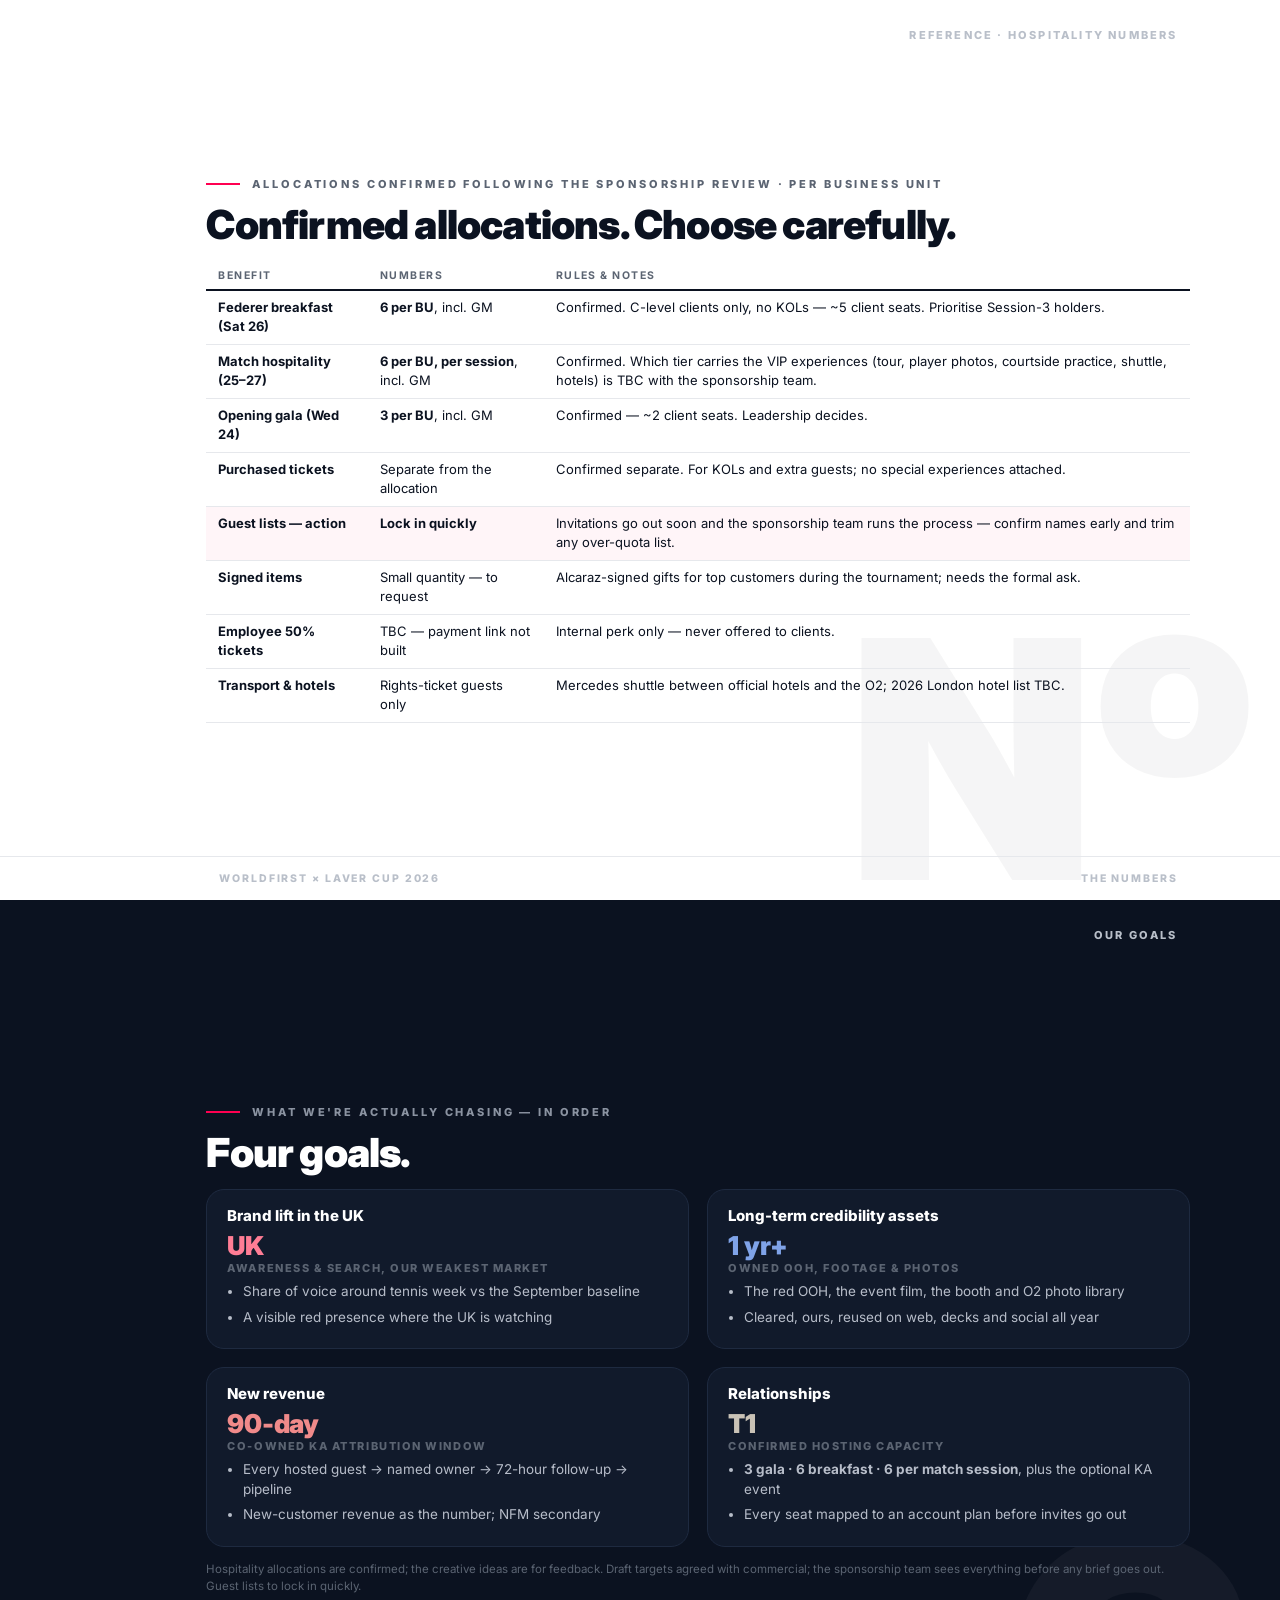
==== commit cd8da06c: "Kill the nail-border callout; purge the pattern from the stylesheet The Alcaraz red flag used a thic" ====
--- a/index.html
+++ b/index.html
@@ -66,7 +66,10 @@
         <p>Leverage the Laver Cup for two WorldFirst wins: a <b>brand lift in the UK</b>, our weakest market, and the <b>key accounts we most want to acquire</b>. Everything that follows serves those two ends.</p>
       </div>
     </div>
-    <div class="flag"><b>Red flag on Alcaraz.</b> He is Ant's global ambassador, but he comes to play the Laver Cup and leaves. No appearances, no shoot, no UK activity we can build around him. Plan for zero Alcaraz access outside the arena, and treat every player image as Ant's to clear, not ours.</div>
+    <div class="card" style="margin-top:16px">
+      <span class="chip red">Red flag on Alcaraz</span>
+      <p>He is Ant's global ambassador, but he comes to play the Laver Cup and leaves. No appearances, no shoot, no UK activity we can build around him. Plan for zero Alcaraz access outside the arena, and treat every player image as Ant's to clear, not ours.</p>
+    </div>
     <p class="lead" style="margin-top:18px;color:#B7BDC9">The rest of this deck is those ideas laid out <b>by date, 14 → 27 September</b> — so you can see what happens when, and tell us what to keep.</p>
   </div>
   <div class="strip"><span>WorldFirst × Laver Cup 2026</span><span>WHAT THIS IS</span></div>
--- a/styles.css
+++ b/styles.css
@@ -198,12 +198,7 @@
 .chip{margin-bottom:9px}
 .dateline{margin-bottom:2px}
 
-/* ── v6: ambassador callouts, nav sub-entries ── */
-.chip.gold{background:#FBE7C6;color:#7A5A00}
-.amb{margin-top:12px;font-size:12.5px;line-height:1.45;color:#6E5320;background:#FFF7E6;border:1px solid #F0DCA8;border-radius:11px;padding:9px 14px}
-.amb .chip{margin:0 8px 0 0;vertical-align:middle}
-.amb b{color:#4E3A12}
-.dark .amb{background:#1c1608;border-color:#453915;color:#d6c390}.dark .amb b{color:#f0e2b8}
+/* ── v6: nav sub-entries ── */
 .datenav a.sub{border-left-color:transparent;padding:4px 10px 4px 30px;font-size:10.5px;color:#B9BFC9;position:relative;letter-spacing:.06em}
 .datenav a.sub::before{content:"";position:absolute;left:16px;top:11px;width:8px;height:1px;background:#CBD0D8}
 .datenav a.sub.on{color:var(--wf)}
@@ -216,9 +211,6 @@
 .numhi .n{font-size:40px;font-weight:900;letter-spacing:-.02em;line-height:.85;color:var(--world)}
 .numhi .u{font-size:11px;font-weight:800;letter-spacing:.1em;text-transform:uppercase;color:var(--grey)}
 .dark .numhi .n{color:#FF8FA0}
-.goal.main{border:2px solid var(--wf);background:#FFF5F8}
-.dark .goal.main{background:#1c0e15;border-color:var(--wf)}
-.mainflag{font-size:10.5px;font-weight:800;letter-spacing:.16em;text-transform:uppercase;color:var(--wf);margin-bottom:8px}
 .optchip{display:inline-flex;align-items:center;font-size:10px;font-weight:800;letter-spacing:.14em;text-transform:uppercase;padding:3px 9px;border-radius:100px;background:#EDF0F4;color:#39414E;margin-left:10px}
 
 /* v7: tighten datenav for 18 entries */
@@ -246,11 +238,7 @@
 .datenav a.sub.on::after{background:var(--wf);border-color:var(--wf)}
 @media(max-width:1180px){.datenav{display:none}body.haspanel .slide{padding-left:7vw}}
 
-/* ── v9: Alcaraz flag, room tiles, lightbox, cost/goals ── */
-.flag{margin-top:16px;font-size:13px;line-height:1.5;background:#FBEAEA;border:1px solid #E6B3B8;border-left:3px solid var(--world);border-radius:11px;padding:11px 15px;color:#7A2530}
-.flag b{color:var(--world)}
-.dark .flag{background:#2A1015;border-color:#5A1E28;border-left-color:#FF6B7E;color:#FFB3BE}
-.dark .flag b{color:#FF8FA0}
+/* ── v9: room tiles, lightbox ── */
 /* who's in the room — 5 tiles */
 .roomgrid{display:grid;grid-template-columns:repeat(5,1fr);gap:14px;margin-top:4px}
 .roomtile figure{aspect-ratio:4/5;border-radius:14px;overflow:hidden;position:relative;background:#0E1626;margin-bottom:10px}
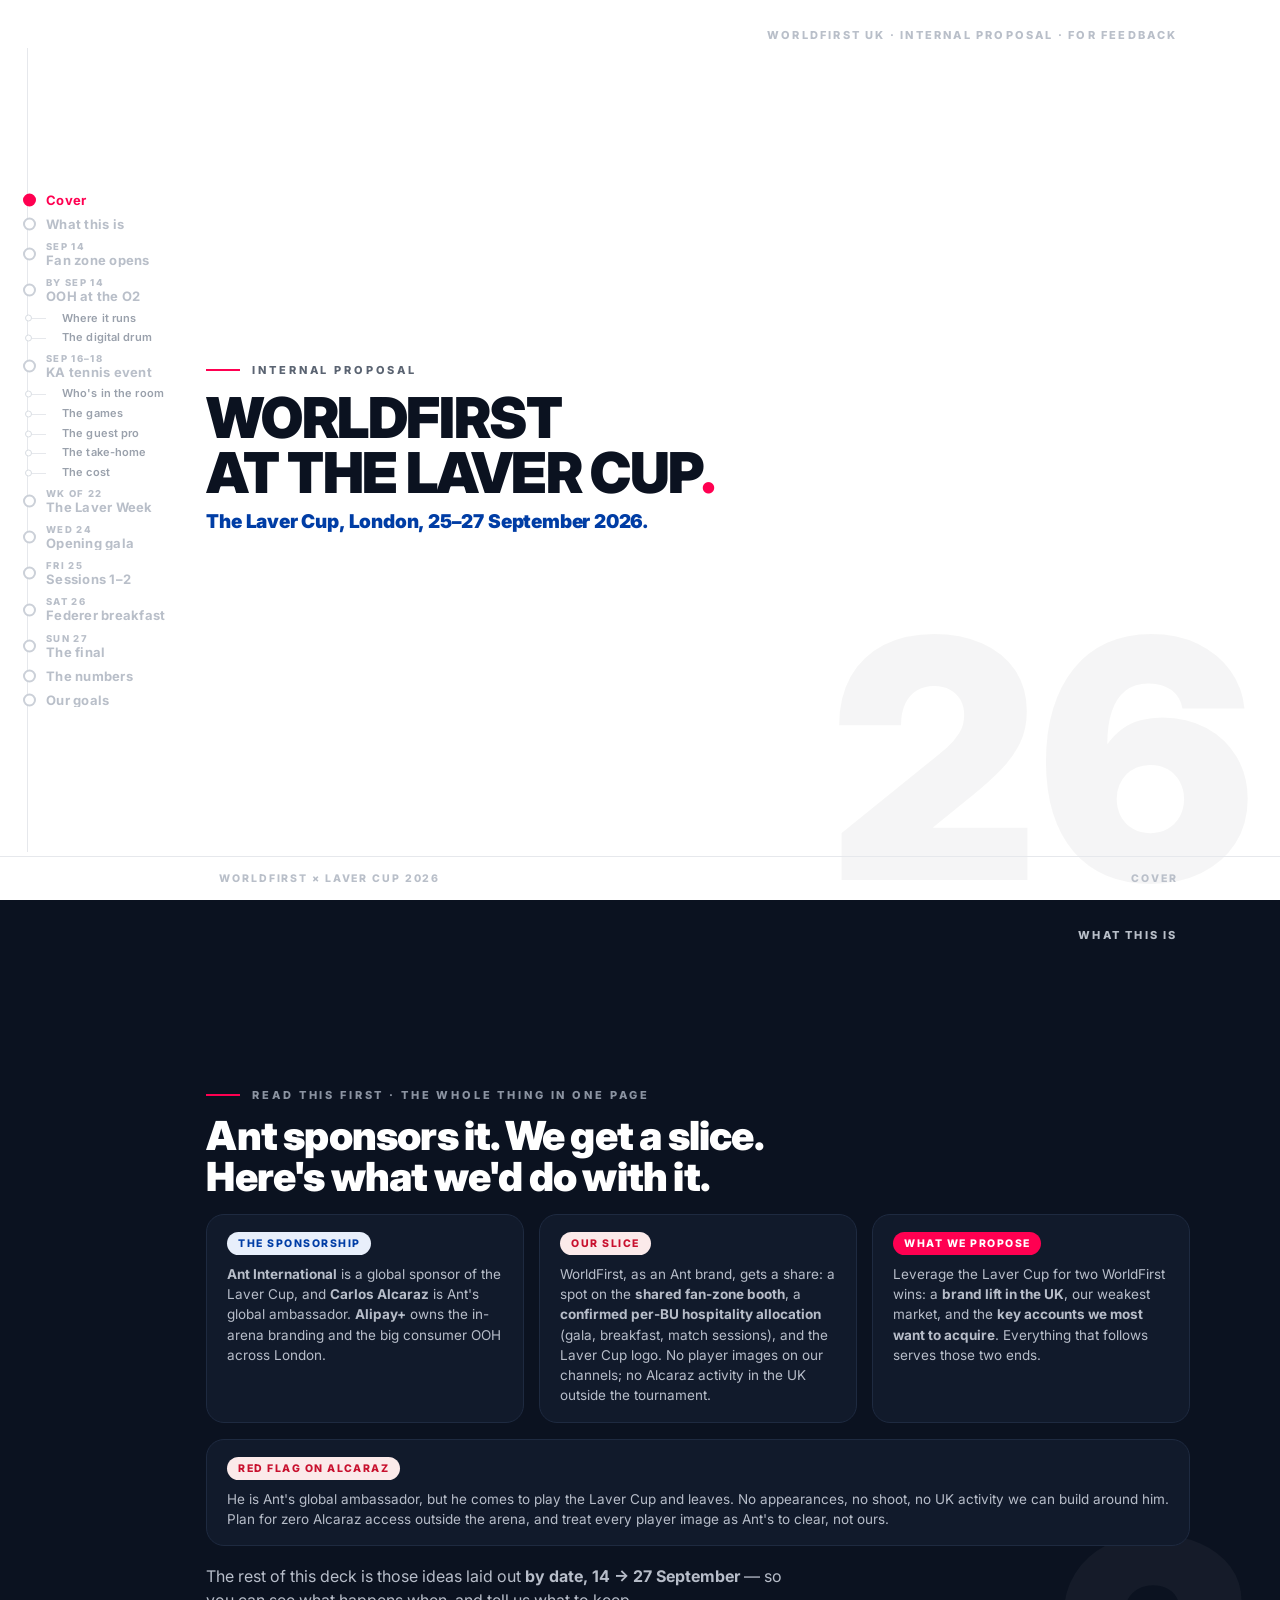
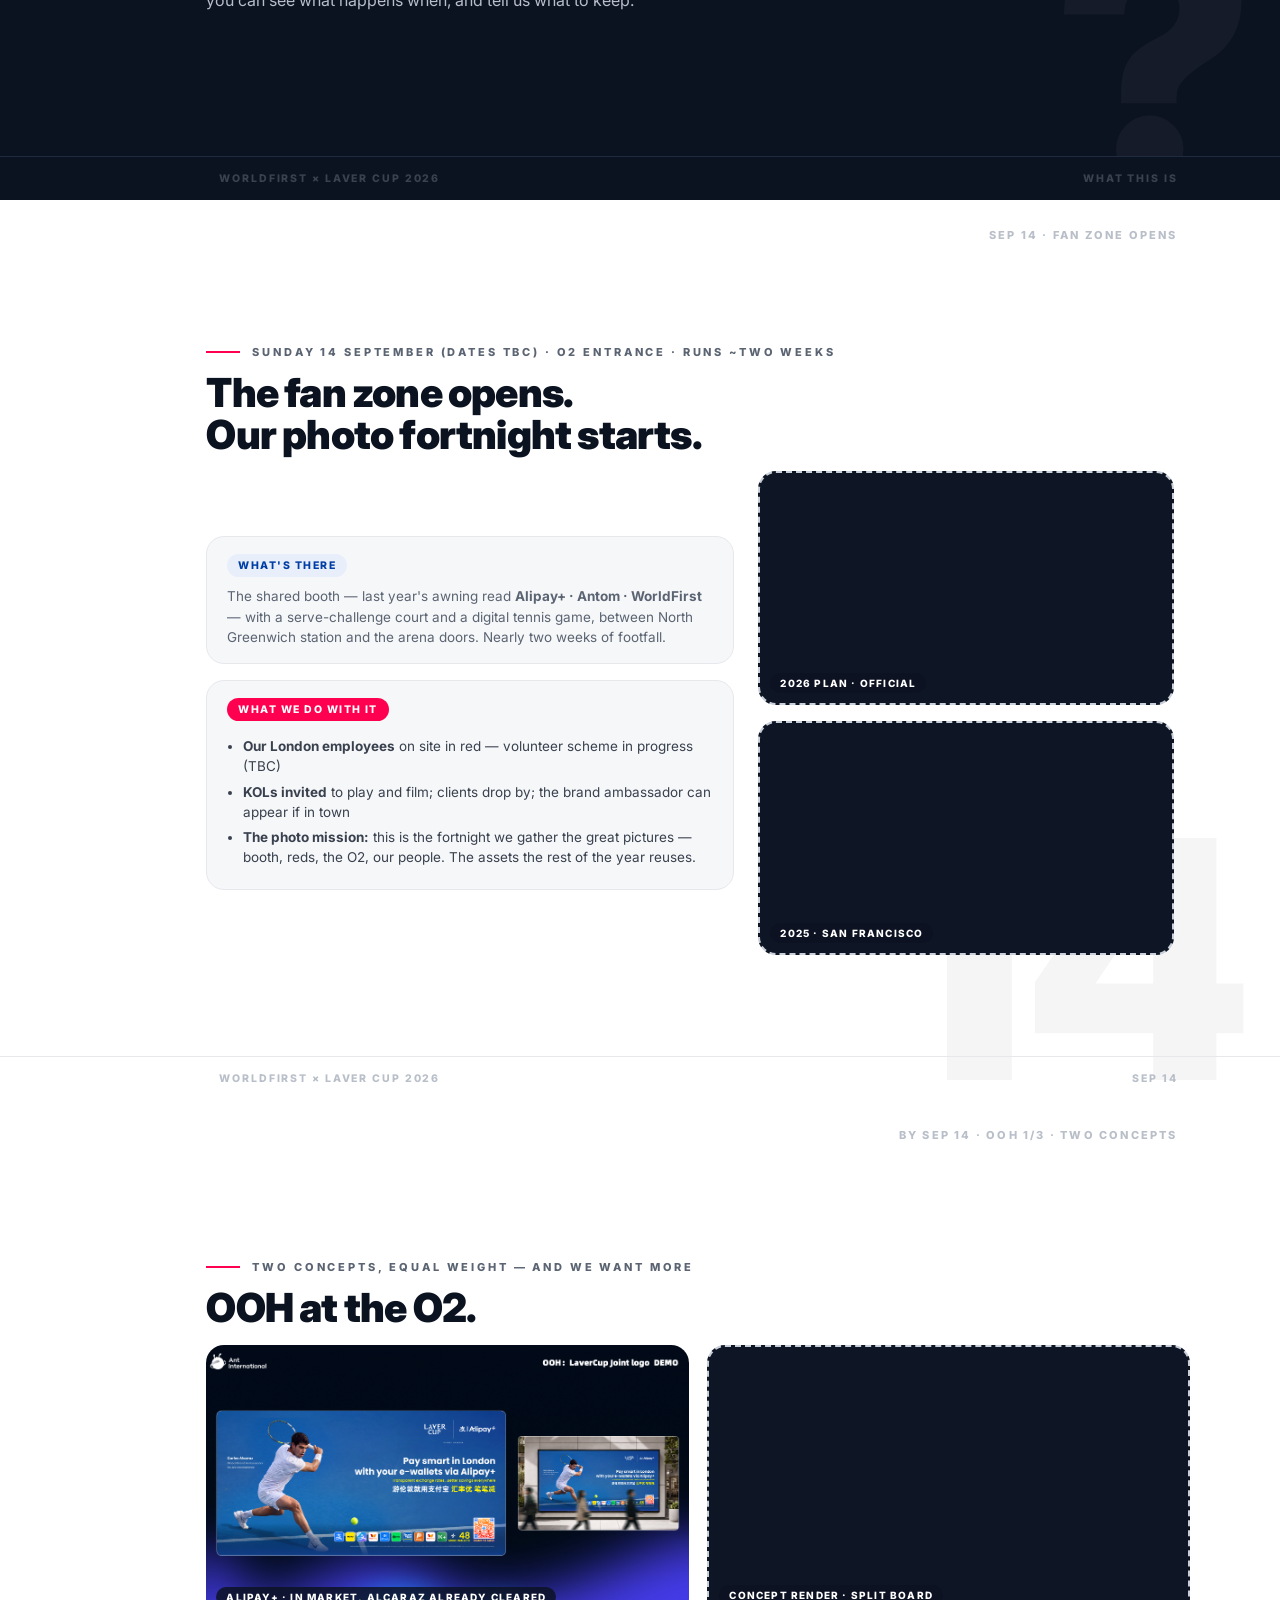
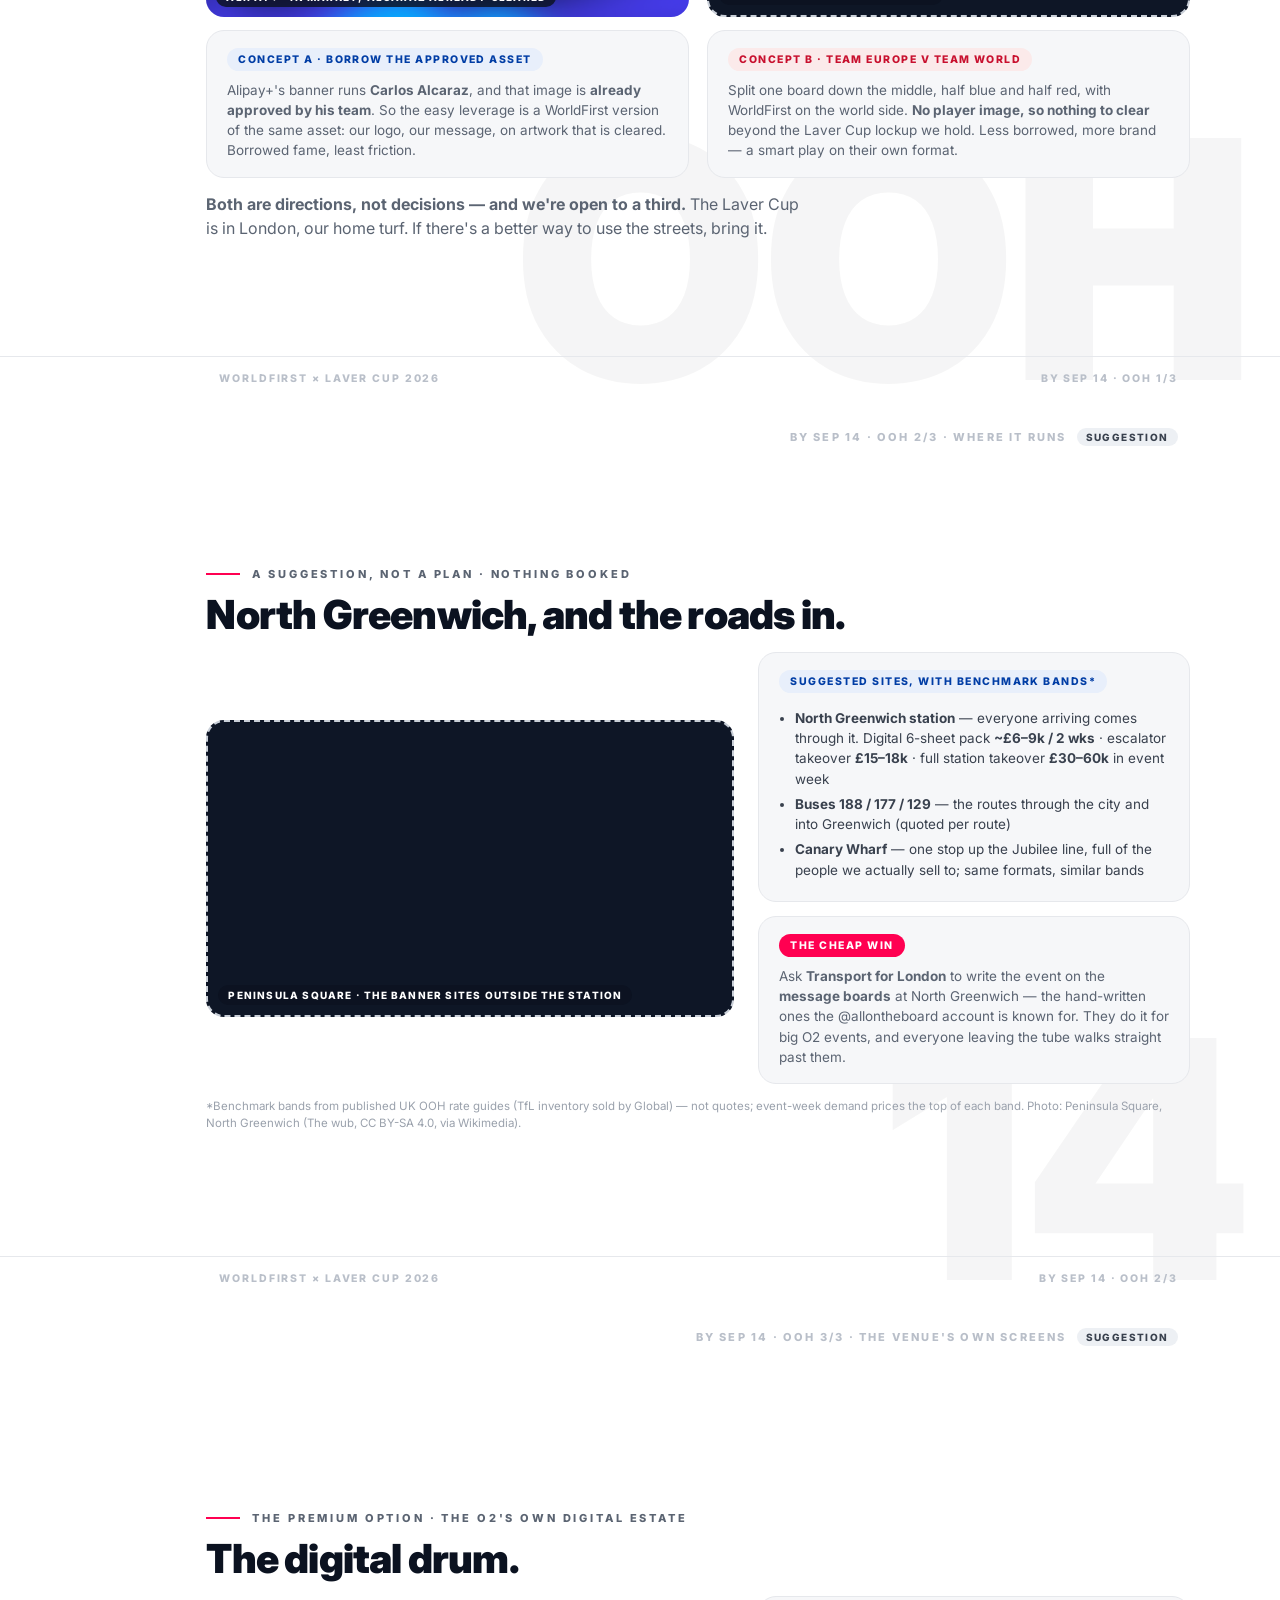
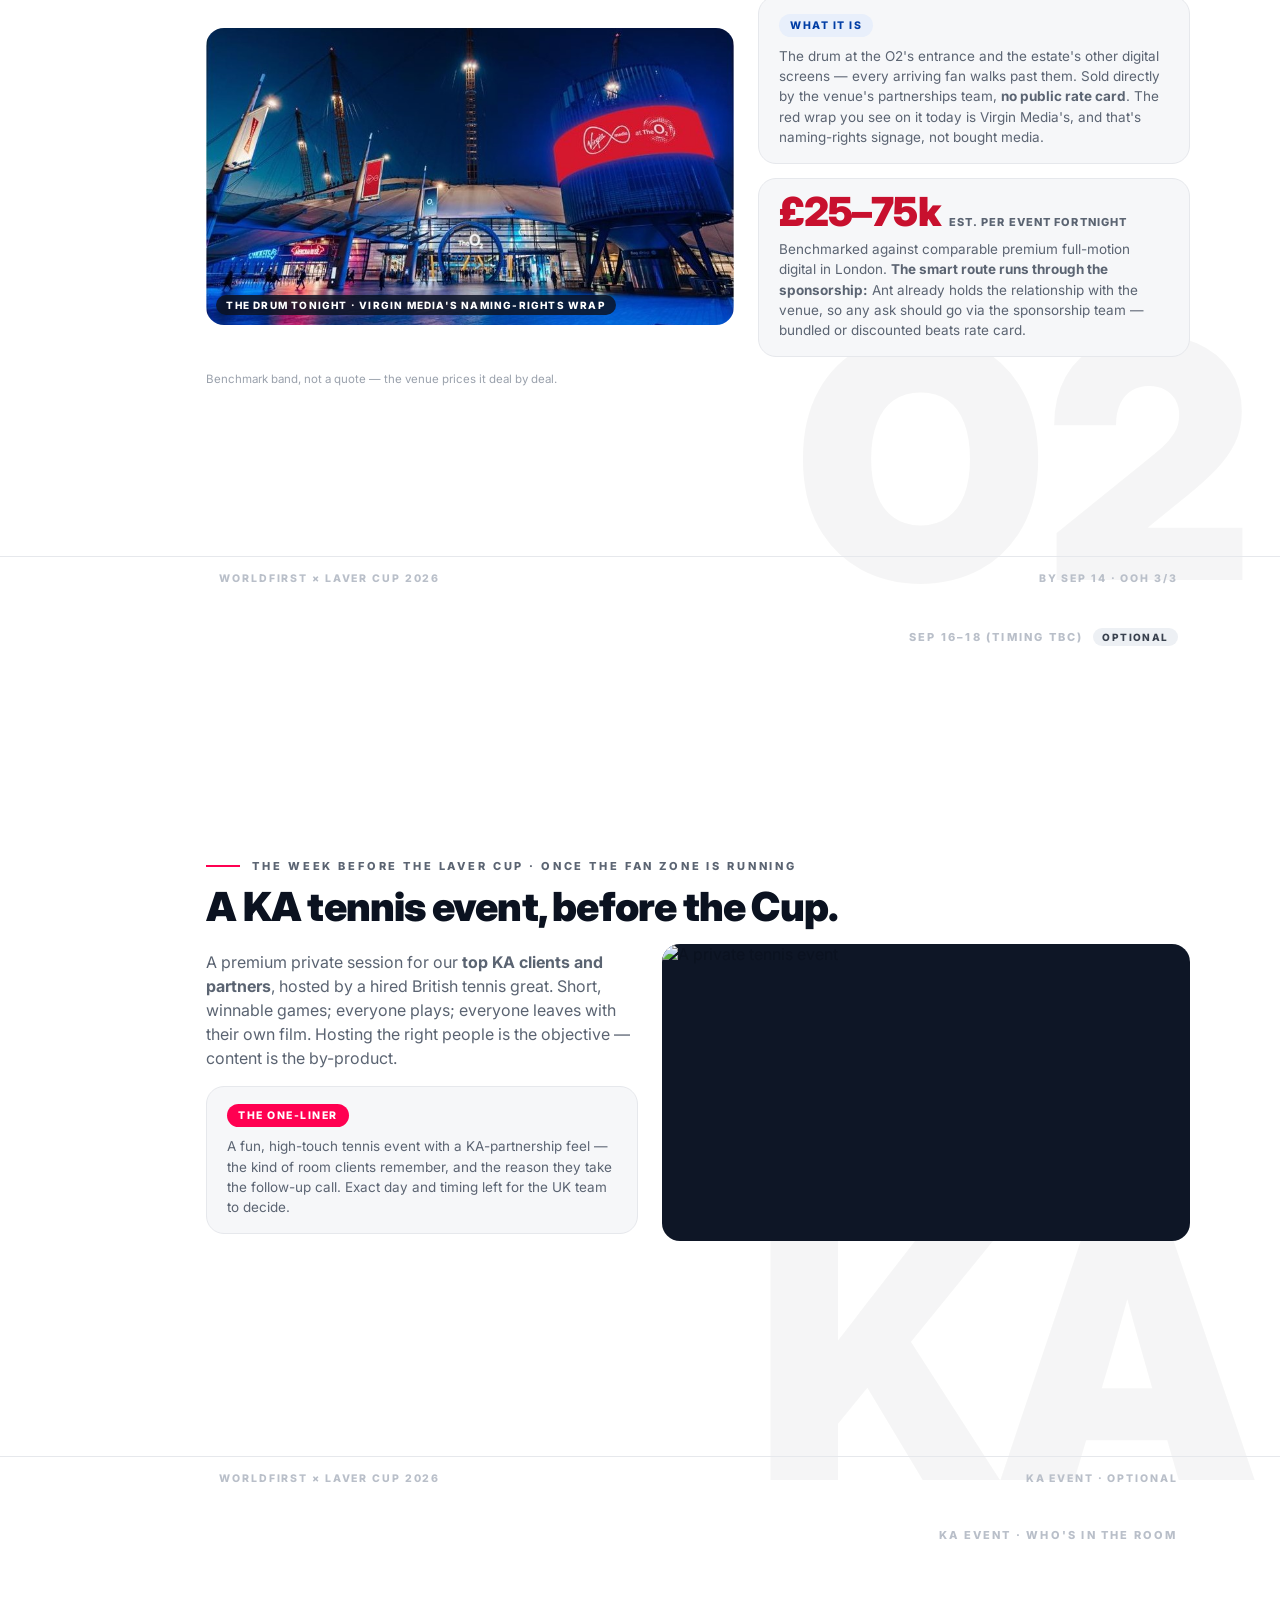
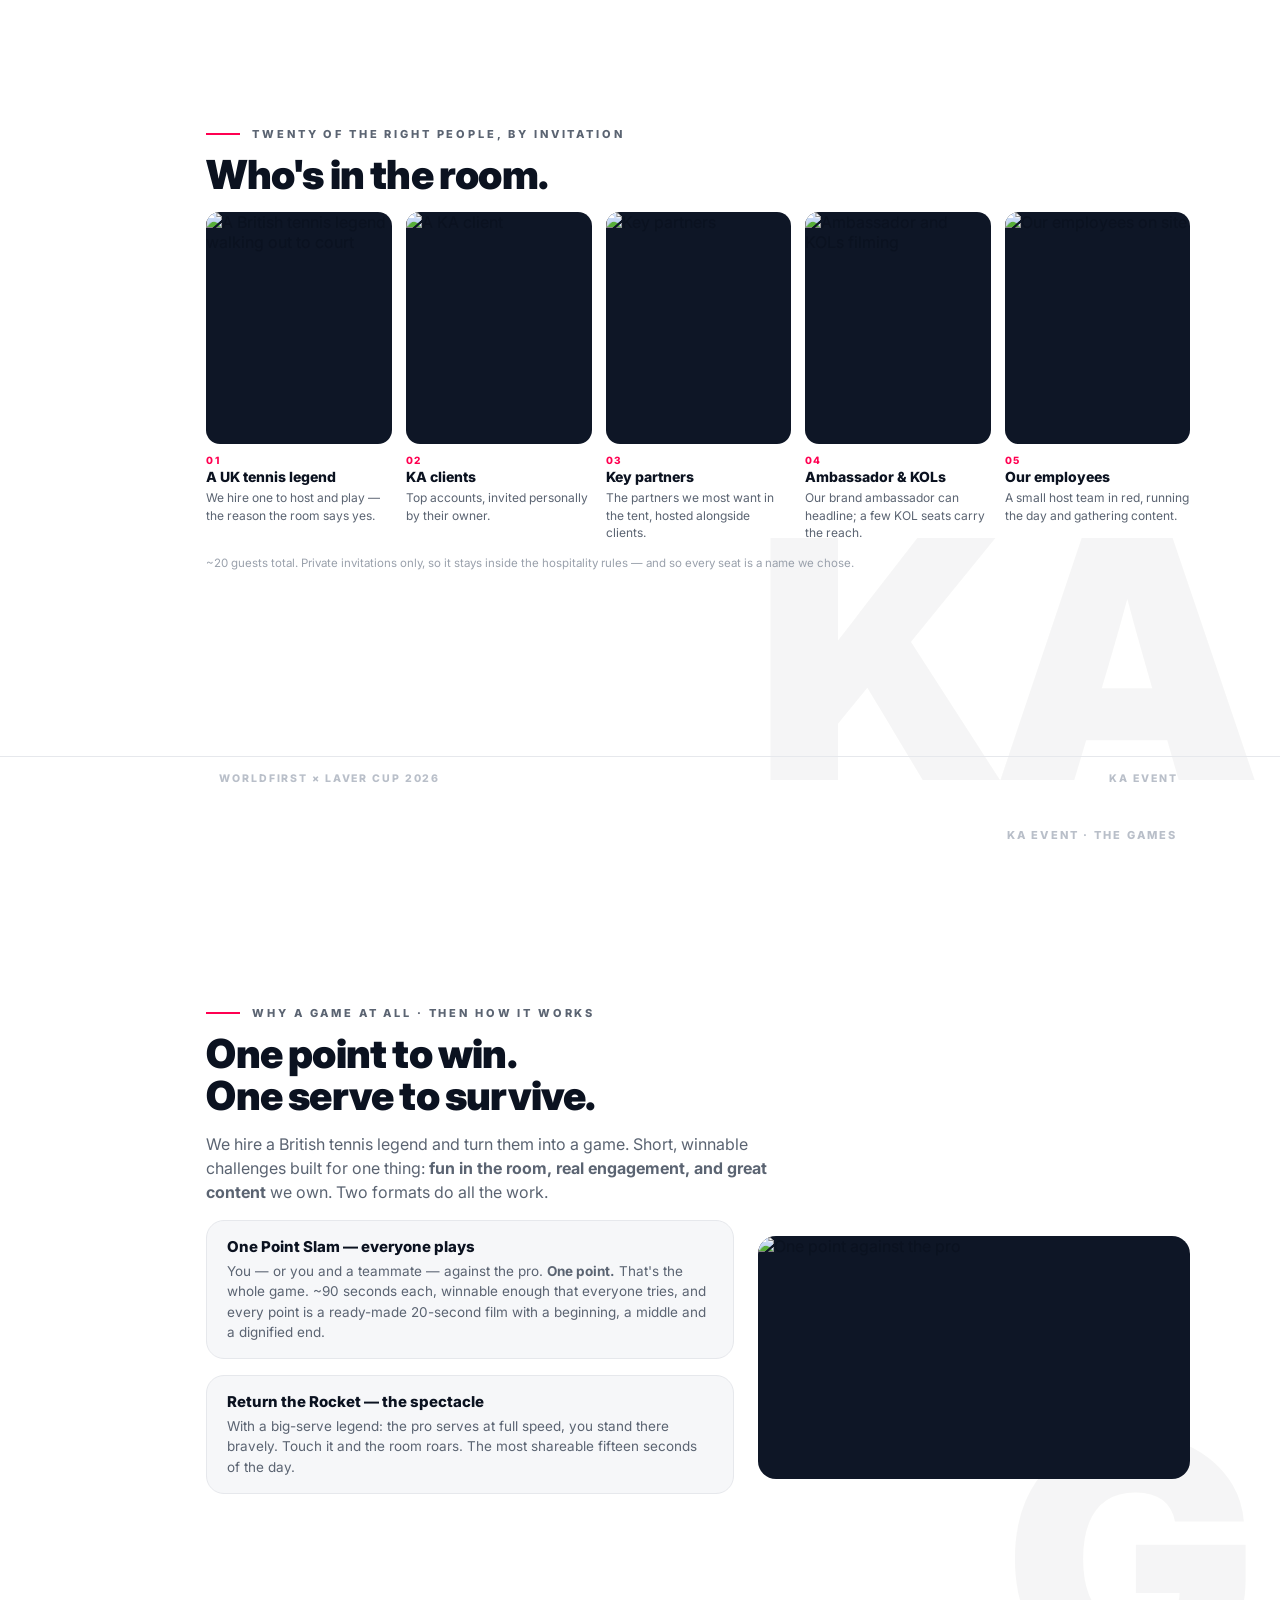
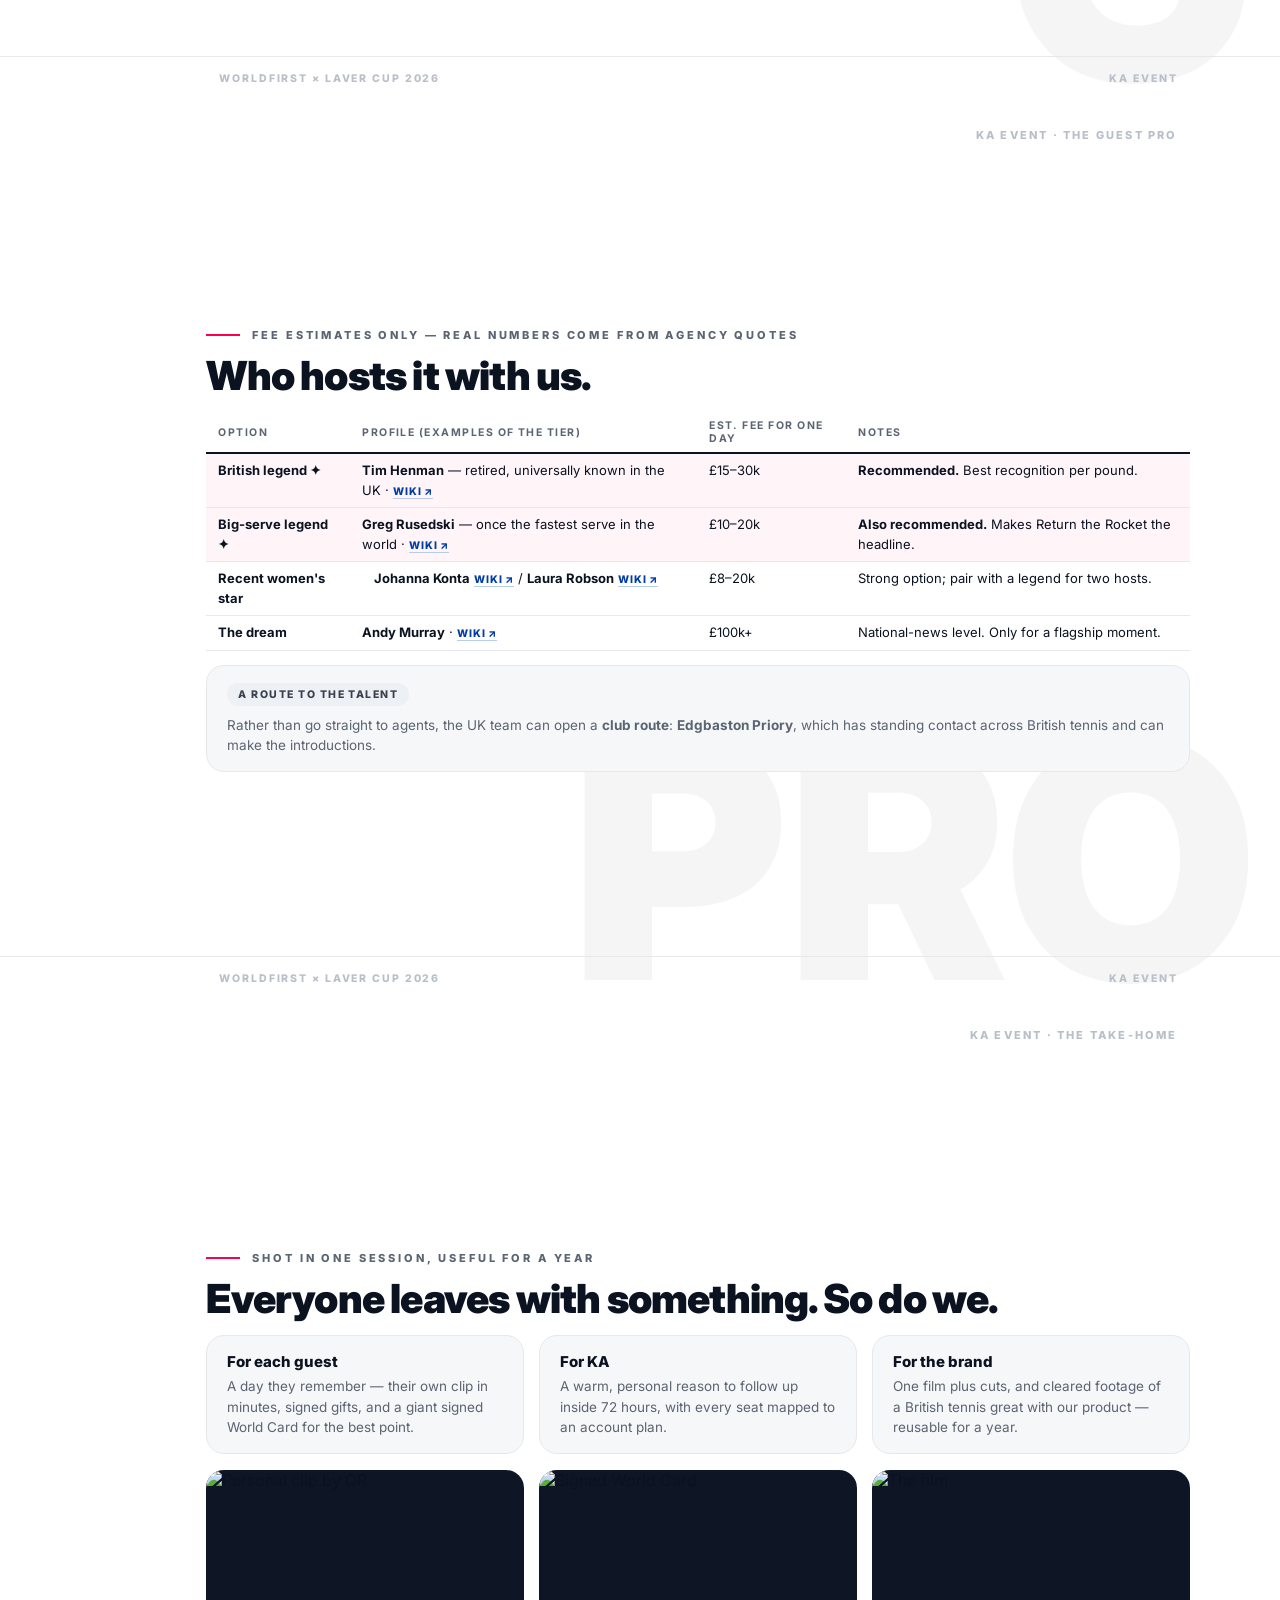
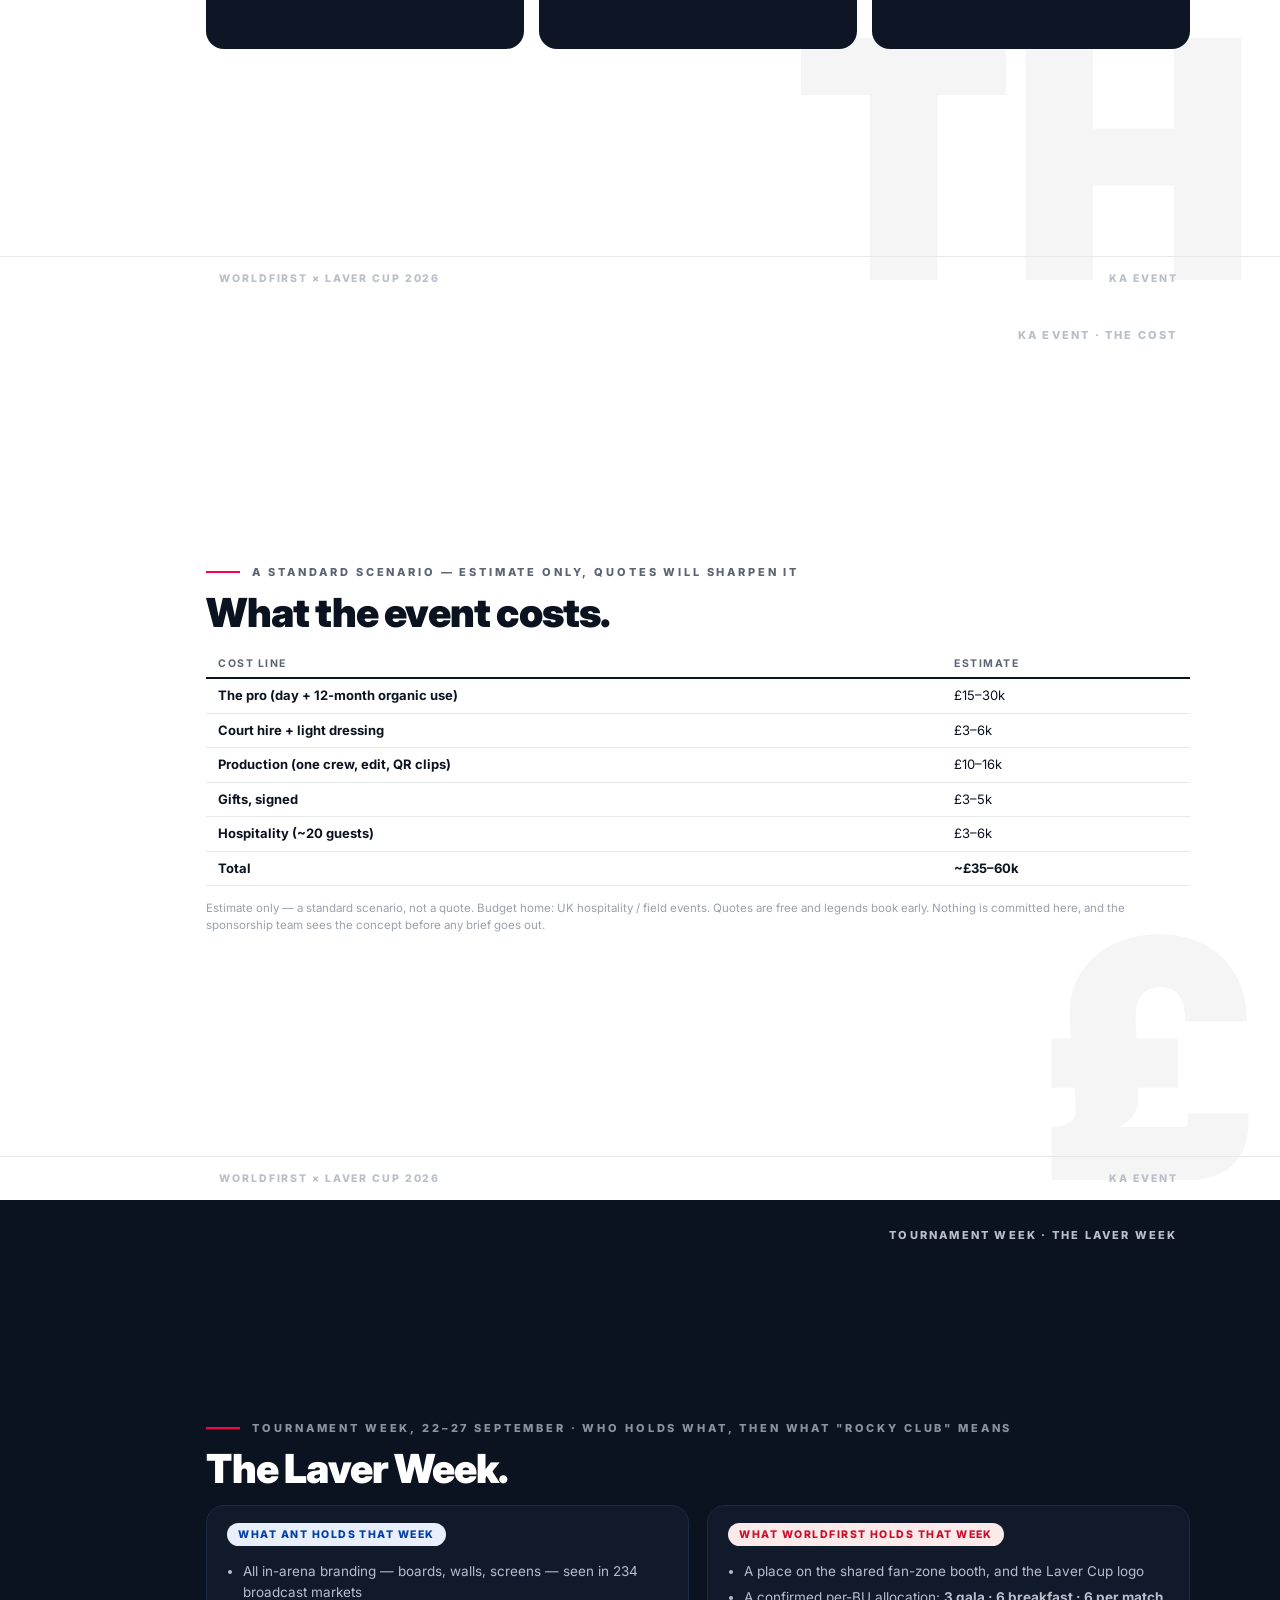
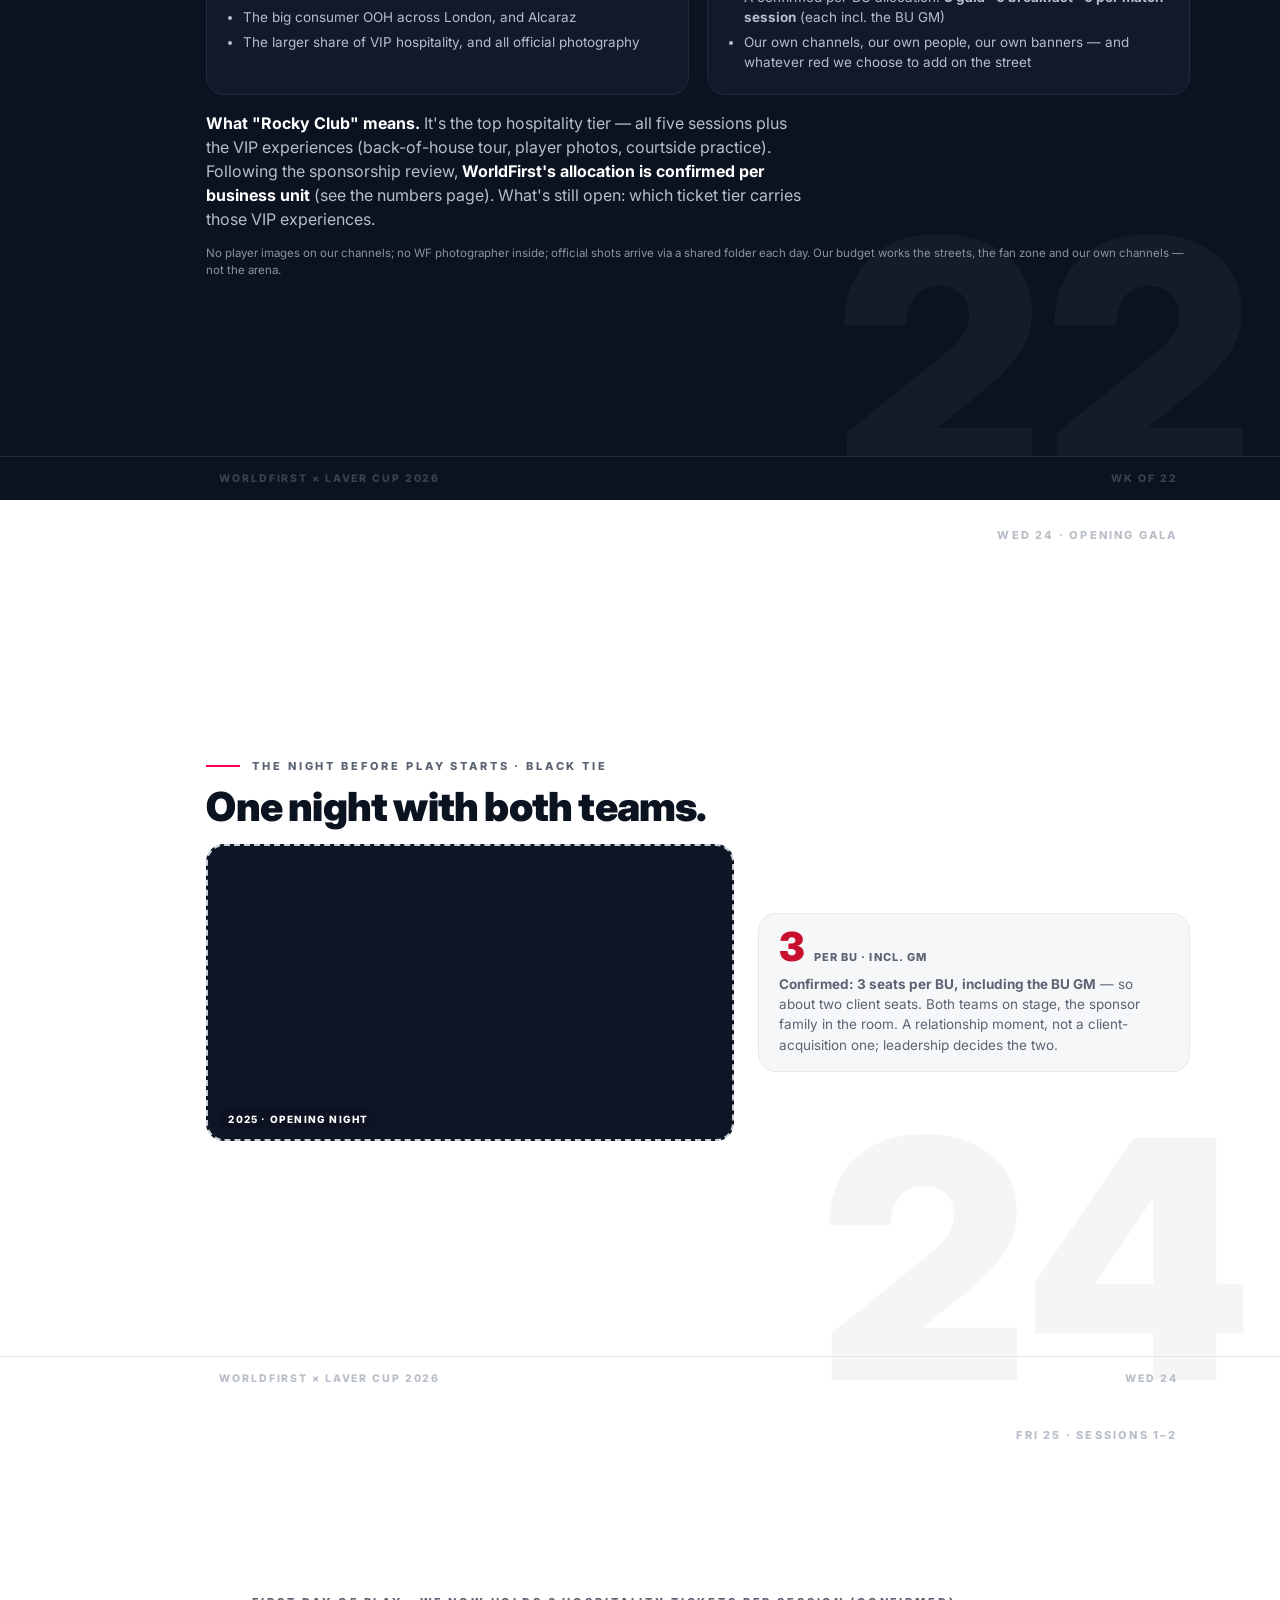
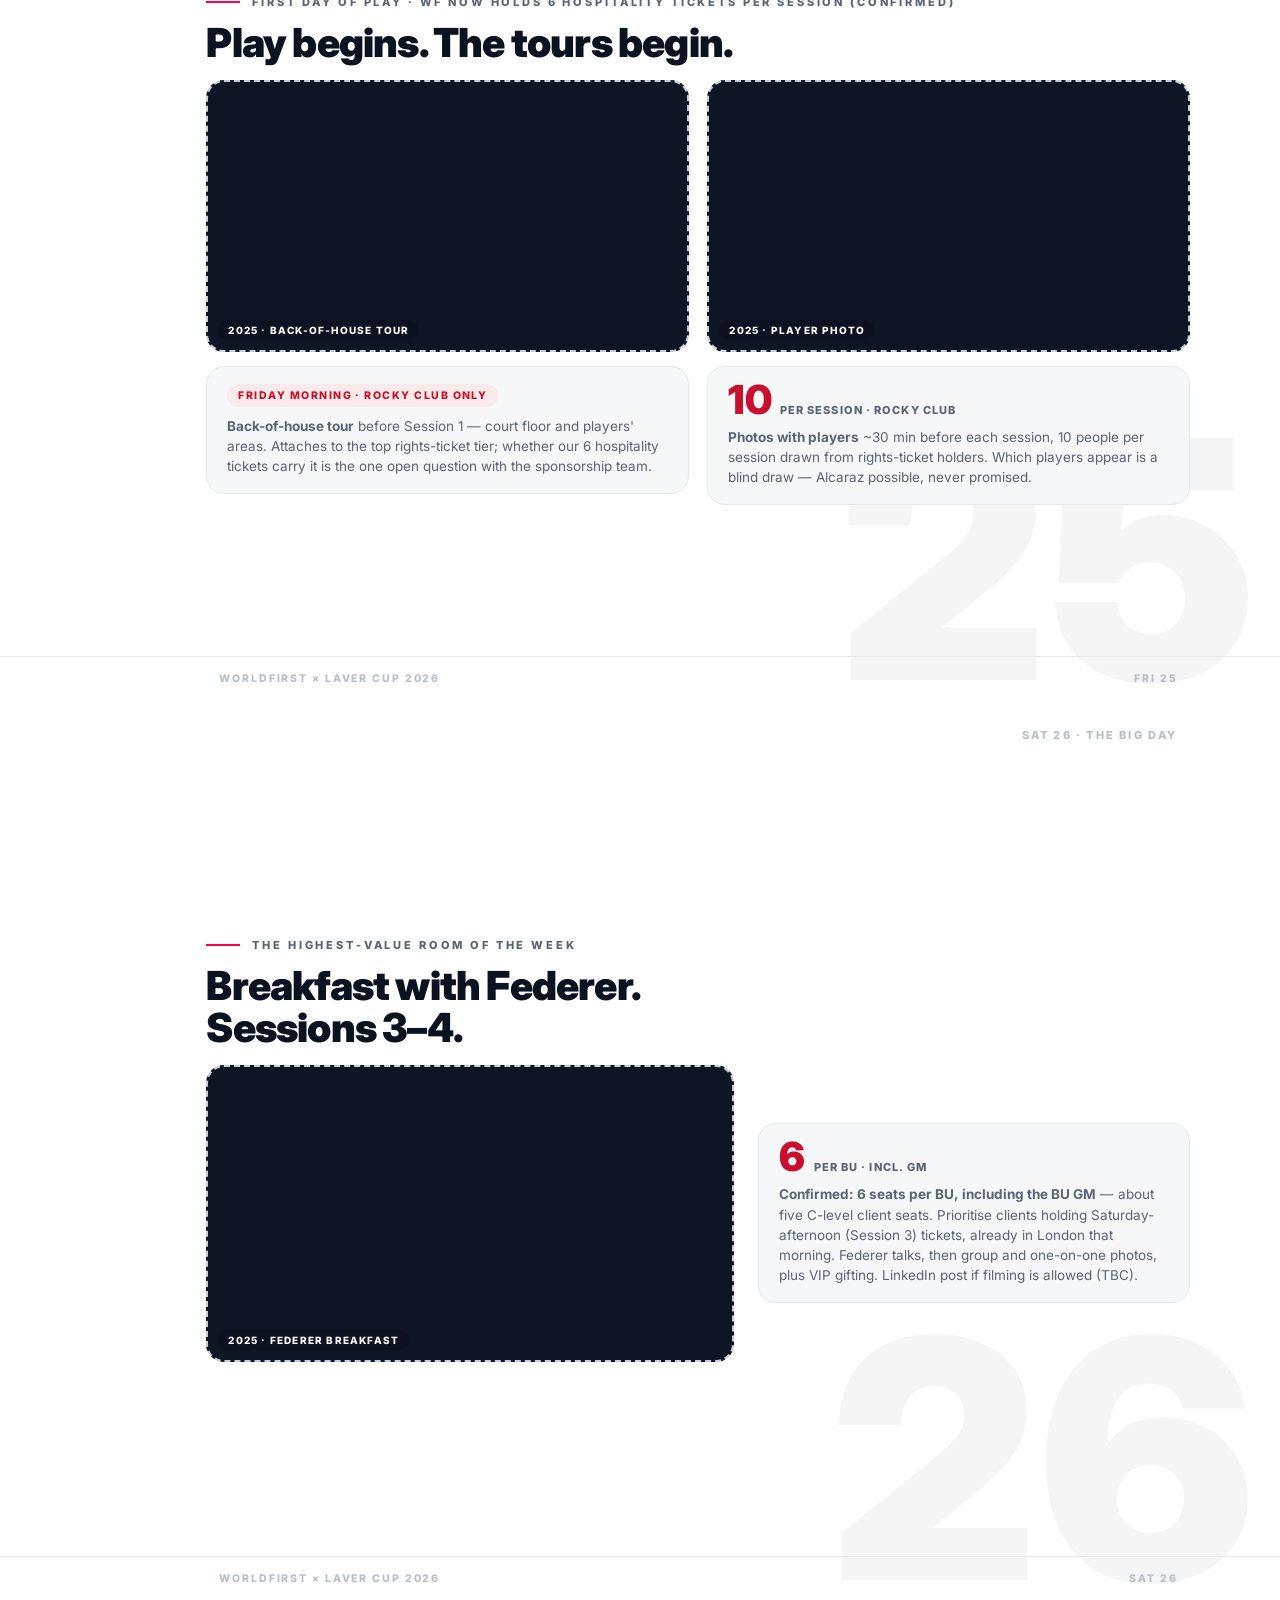
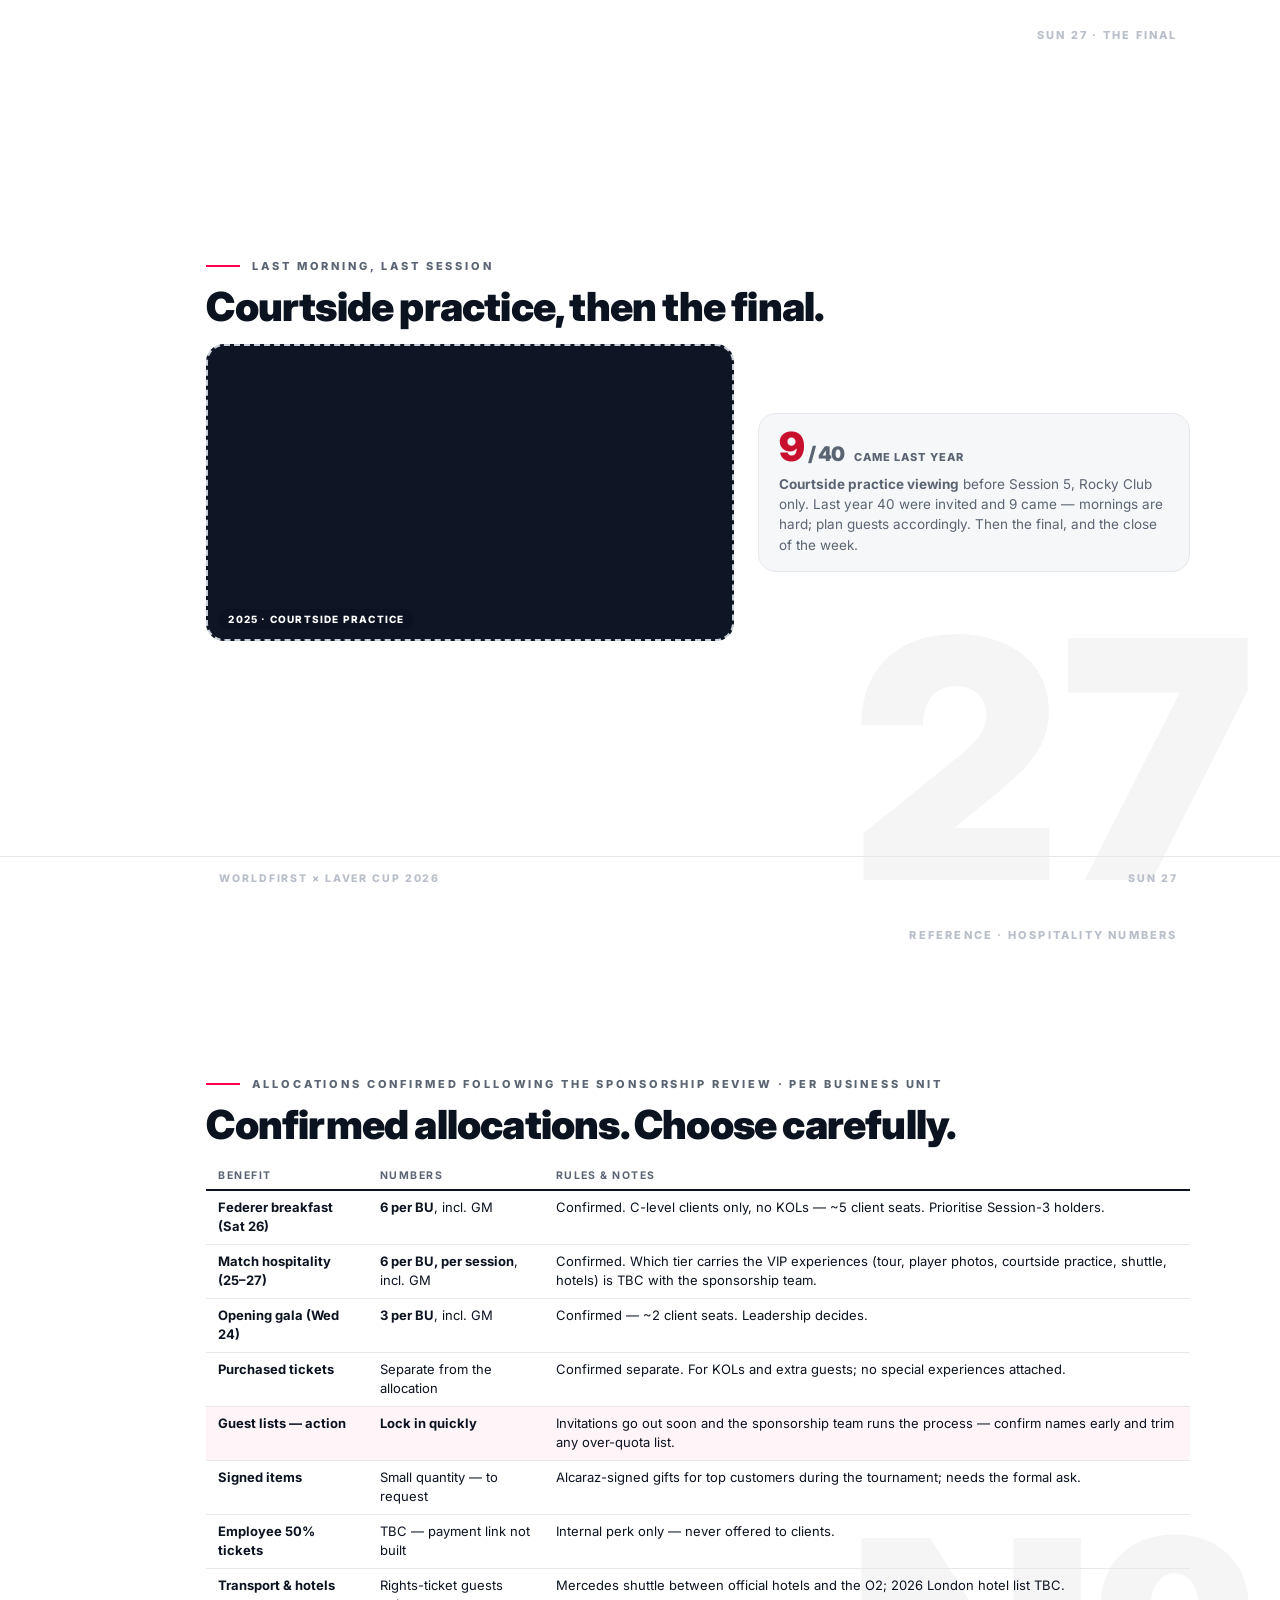
==== commit 584d6725: "OOH 3/3: The digital drum, with Steven's photo and cost bands - New slide #s-drum: the O2 entrance d" ====
--- a/index.html
+++ b/index.html
@@ -18,6 +18,7 @@
   <a href="#s-0914"><span class="dt">Sep 14</span><span class="dd">Fan zone opens</span></a>
   <a href="#s-ooh"><span class="dt">By Sep 14</span><span class="dd">OOH at the O2</span></a>
   <a href="#s-ooh2" class="sub">Where it runs</a>
+  <a href="#s-drum" class="sub">The digital drum</a>
   <a href="#s-ka"><span class="dt">Sep 16–18</span><span class="dd">KA tennis event</span></a>
   <a href="#s-ka2" class="sub">Who's in the room</a>
   <a href="#s-games" class="sub">The games</a>
@@ -106,9 +107,9 @@
   <div class="strip"><span>WorldFirst × Laver Cup 2026</span><span>SEP 14</span></div>
 </section>
 
-<!-- BY SEP 14 · OOH 1/2 · TWO CONCEPTS -->
+<!-- BY SEP 14 · OOH 1/3 · TWO CONCEPTS -->
 <section class="slide" id="s-ooh">
-  <div class="num">BY SEP 14 · OOH 1/2 · TWO CONCEPTS</div>
+  <div class="num">BY SEP 14 · OOH 1/3 · TWO CONCEPTS</div>
   <div class="ghost">OOH</div>
   <div class="wrap">
     <div class="kicker">Two concepts, equal weight — and we want more</div>
@@ -131,12 +132,12 @@
     </div>
     <p class="lead" style="margin-top:14px"><b>Both are directions, not decisions — and we're open to a third.</b> The Laver Cup is in London, our home turf. If there's a better way to use the streets, bring it.</p>
   </div>
-  <div class="strip"><span>WorldFirst × Laver Cup 2026</span><span>BY SEP 14 · OOH 1/2</span></div>
-</section>
-
-<!-- BY SEP 14 · OOH 2/2 · WHERE IT RUNS -->
+  <div class="strip"><span>WorldFirst × Laver Cup 2026</span><span>BY SEP 14 · OOH 1/3</span></div>
+</section>
+
+<!-- BY SEP 14 · OOH 2/3 · WHERE IT RUNS -->
 <section class="slide" id="s-ooh2">
-  <div class="num">BY SEP 14 · OOH 2/2 · WHERE IT RUNS<span class="optchip">Suggestion</span></div>
+  <div class="num">BY SEP 14 · OOH 2/3 · WHERE IT RUNS<span class="optchip">Suggestion</span></div>
   <div class="ghost">14</div>
   <div class="wrap">
     <div class="kicker">A suggestion, not a plan · nothing booked</div>
@@ -145,11 +146,11 @@
       <figure class="pic r169"><span class="cap2">Peninsula Square · the banner sites outside the station</span><img src="img/ooh-north-greenwich.jpg" alt="The advertising banners outside North Greenwich station, with Canary Wharf behind" loading="lazy" onerror="this.closest('figure').classList.add('ph');this.style.display='none'"></figure>
       <div>
         <div class="card" style="margin-bottom:14px">
-          <span class="chip blue">Suggested sites</span>
+          <span class="chip blue">Suggested sites, with benchmark bands*</span>
           <ul>
-            <li><b>North Greenwich station</b> — everyone arriving at the O2 comes through it</li>
-            <li><b>Buses 188 / 177 / 129</b> — the routes through the city and into Greenwich</li>
-            <li><b>Canary Wharf</b> — one stop up the Jubilee line, and full of the people we actually sell to</li>
+            <li><b>North Greenwich station</b> — everyone arriving comes through it. Digital 6-sheet pack <b>~£6–9k / 2 wks</b> · escalator takeover <b>£15–18k</b> · full station takeover <b>£30–60k</b> in event week</li>
+            <li><b>Buses 188 / 177 / 129</b> — the routes through the city and into Greenwich (quoted per route)</li>
+            <li><b>Canary Wharf</b> — one stop up the Jubilee line, full of the people we actually sell to; same formats, similar bands</li>
           </ul>
         </div>
         <div class="card">
@@ -158,9 +159,34 @@
         </div>
       </div>
     </div>
-    <p class="foot">Photo: Peninsula Square, North Greenwich (The wub, CC BY-SA 4.0, via Wikimedia).</p>
-  </div>
-  <div class="strip"><span>WorldFirst × Laver Cup 2026</span><span>BY SEP 14 · OOH 2/2</span></div>
+    <p class="foot">*Benchmark bands from published UK OOH rate guides (TfL inventory sold by Global) — not quotes; event-week demand prices the top of each band. Photo: Peninsula Square, North Greenwich (The wub, CC BY-SA 4.0, via Wikimedia).</p>
+  </div>
+  <div class="strip"><span>WorldFirst × Laver Cup 2026</span><span>BY SEP 14 · OOH 2/3</span></div>
+</section>
+
+<!-- BY SEP 14 · OOH 3/3 · THE DIGITAL DRUM -->
+<section class="slide" id="s-drum">
+  <div class="num">BY SEP 14 · OOH 3/3 · THE VENUE'S OWN SCREENS<span class="optchip">Suggestion</span></div>
+  <div class="ghost">O2</div>
+  <div class="wrap">
+    <div class="kicker">The premium option · the O2's own digital estate</div>
+    <h2>The digital drum.</h2>
+    <div class="hero2">
+      <figure class="pic r169"><span class="cap2">The drum tonight · Virgin Media's naming-rights wrap</span><img src="img/ooh-drum.jpg" alt="The digital drum at the O2 entrance, currently wrapped in Virgin Media red" loading="lazy" onerror="this.closest('figure').classList.add('ph');this.style.display='none'"></figure>
+      <div>
+        <div class="card" style="margin-bottom:14px">
+          <span class="chip blue">What it is</span>
+          <p>The drum at the O2's entrance and the estate's other digital screens — every arriving fan walks past them. Sold directly by the venue's partnerships team, <b>no public rate card</b>. The red wrap you see on it today is Virgin Media's, and that's naming-rights signage, not bought media.</p>
+        </div>
+        <div class="card">
+          <div class="numhi"><span class="n">£25–75k</span><span class="u">est. per event fortnight</span></div>
+          <p>Benchmarked against comparable premium full-motion digital in London. <b>The smart route runs through the sponsorship:</b> Ant already holds the relationship with the venue, so any ask should go via the sponsorship team — bundled or discounted beats rate card.</p>
+        </div>
+      </div>
+    </div>
+    <p class="foot">Benchmark band, not a quote — the venue prices it deal by deal.</p>
+  </div>
+  <div class="strip"><span>WorldFirst × Laver Cup 2026</span><span>BY SEP 14 · OOH 3/3</span></div>
 </section>
 
 <!-- SEP 16-18 · KA TENNIS EVENT -->
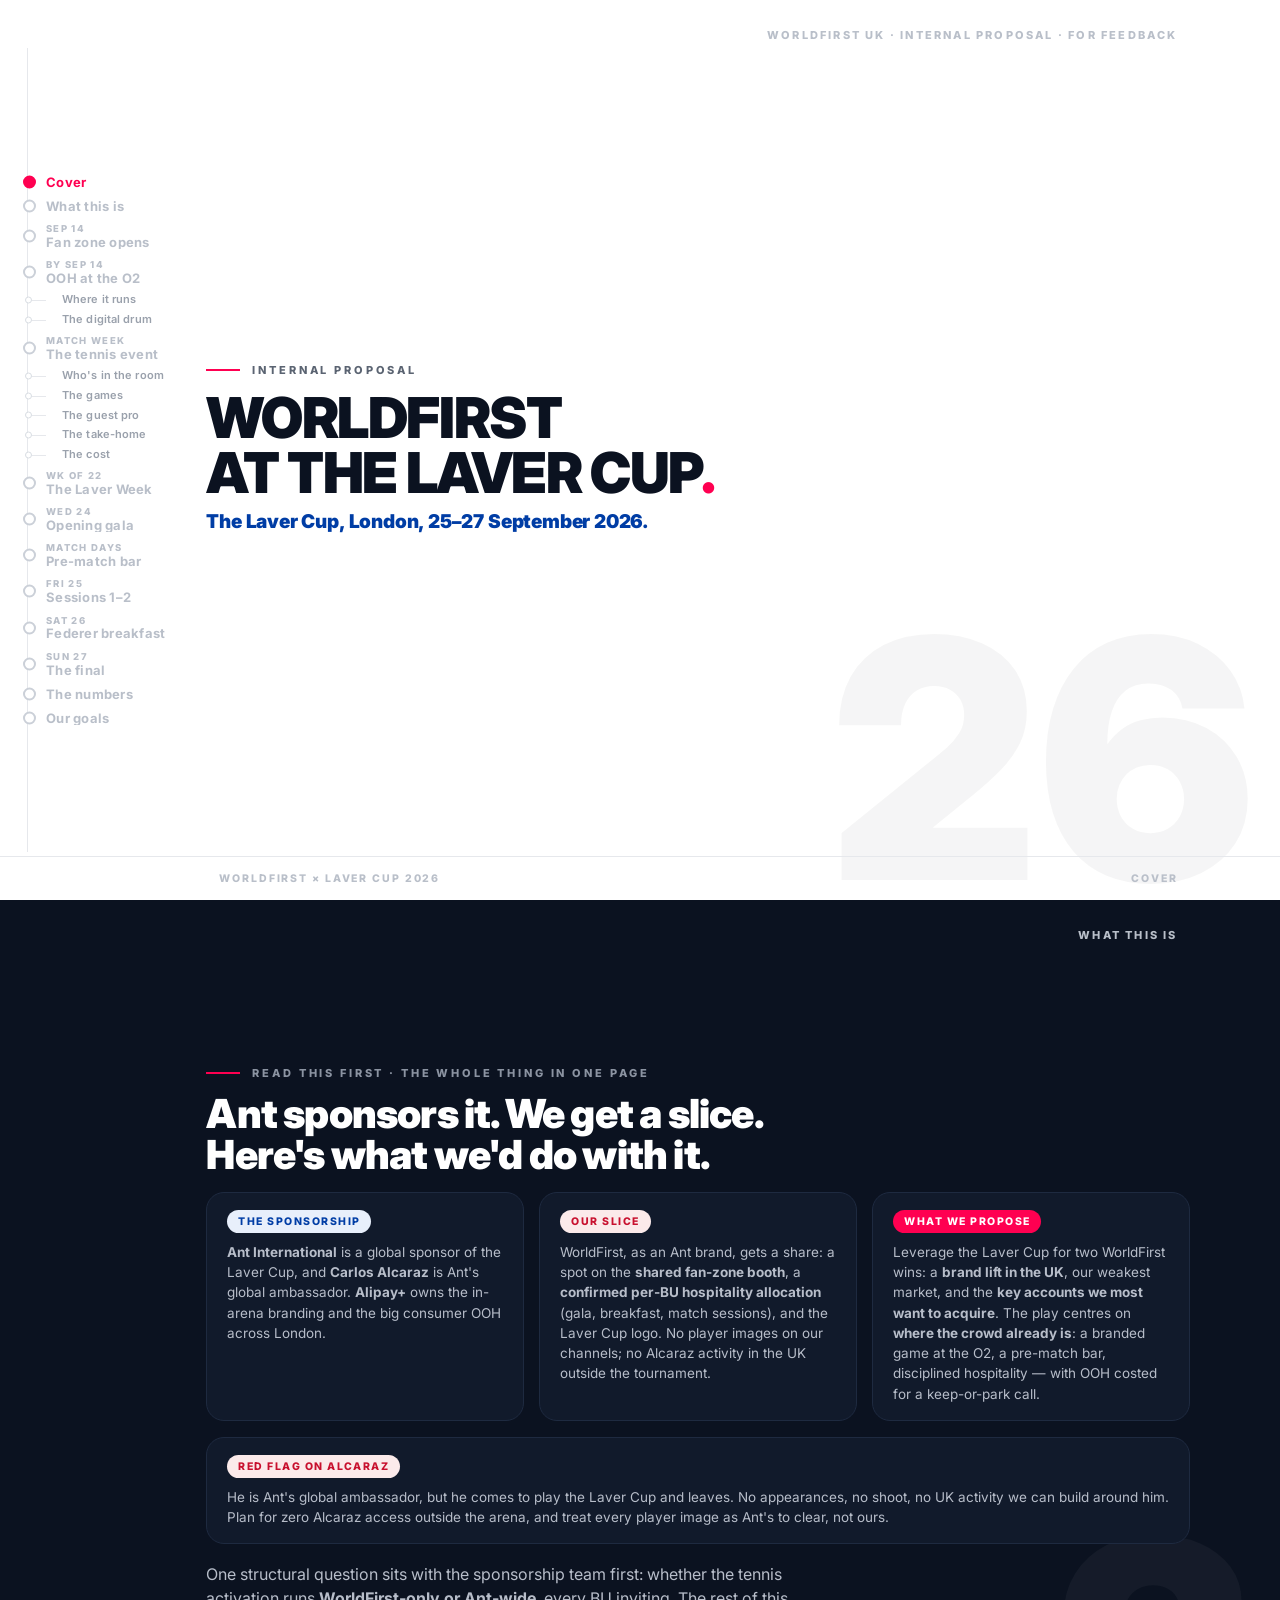
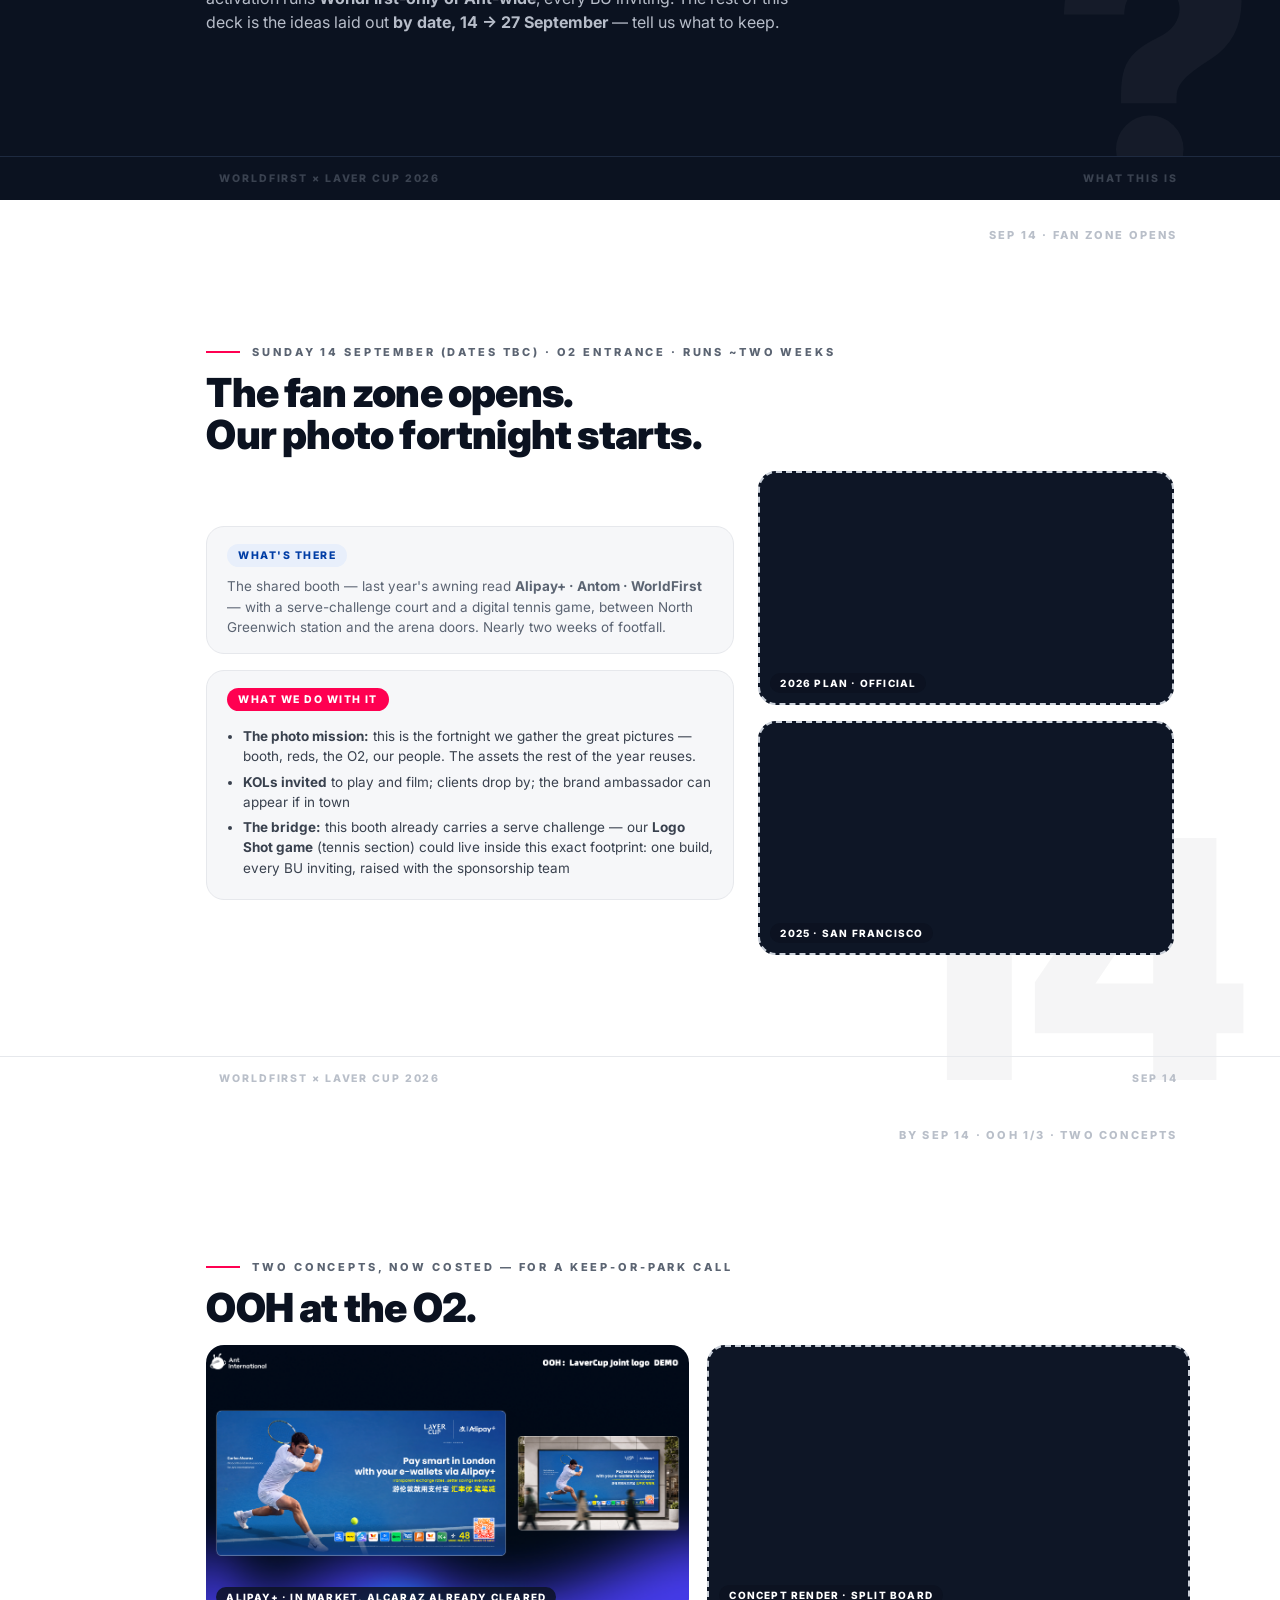
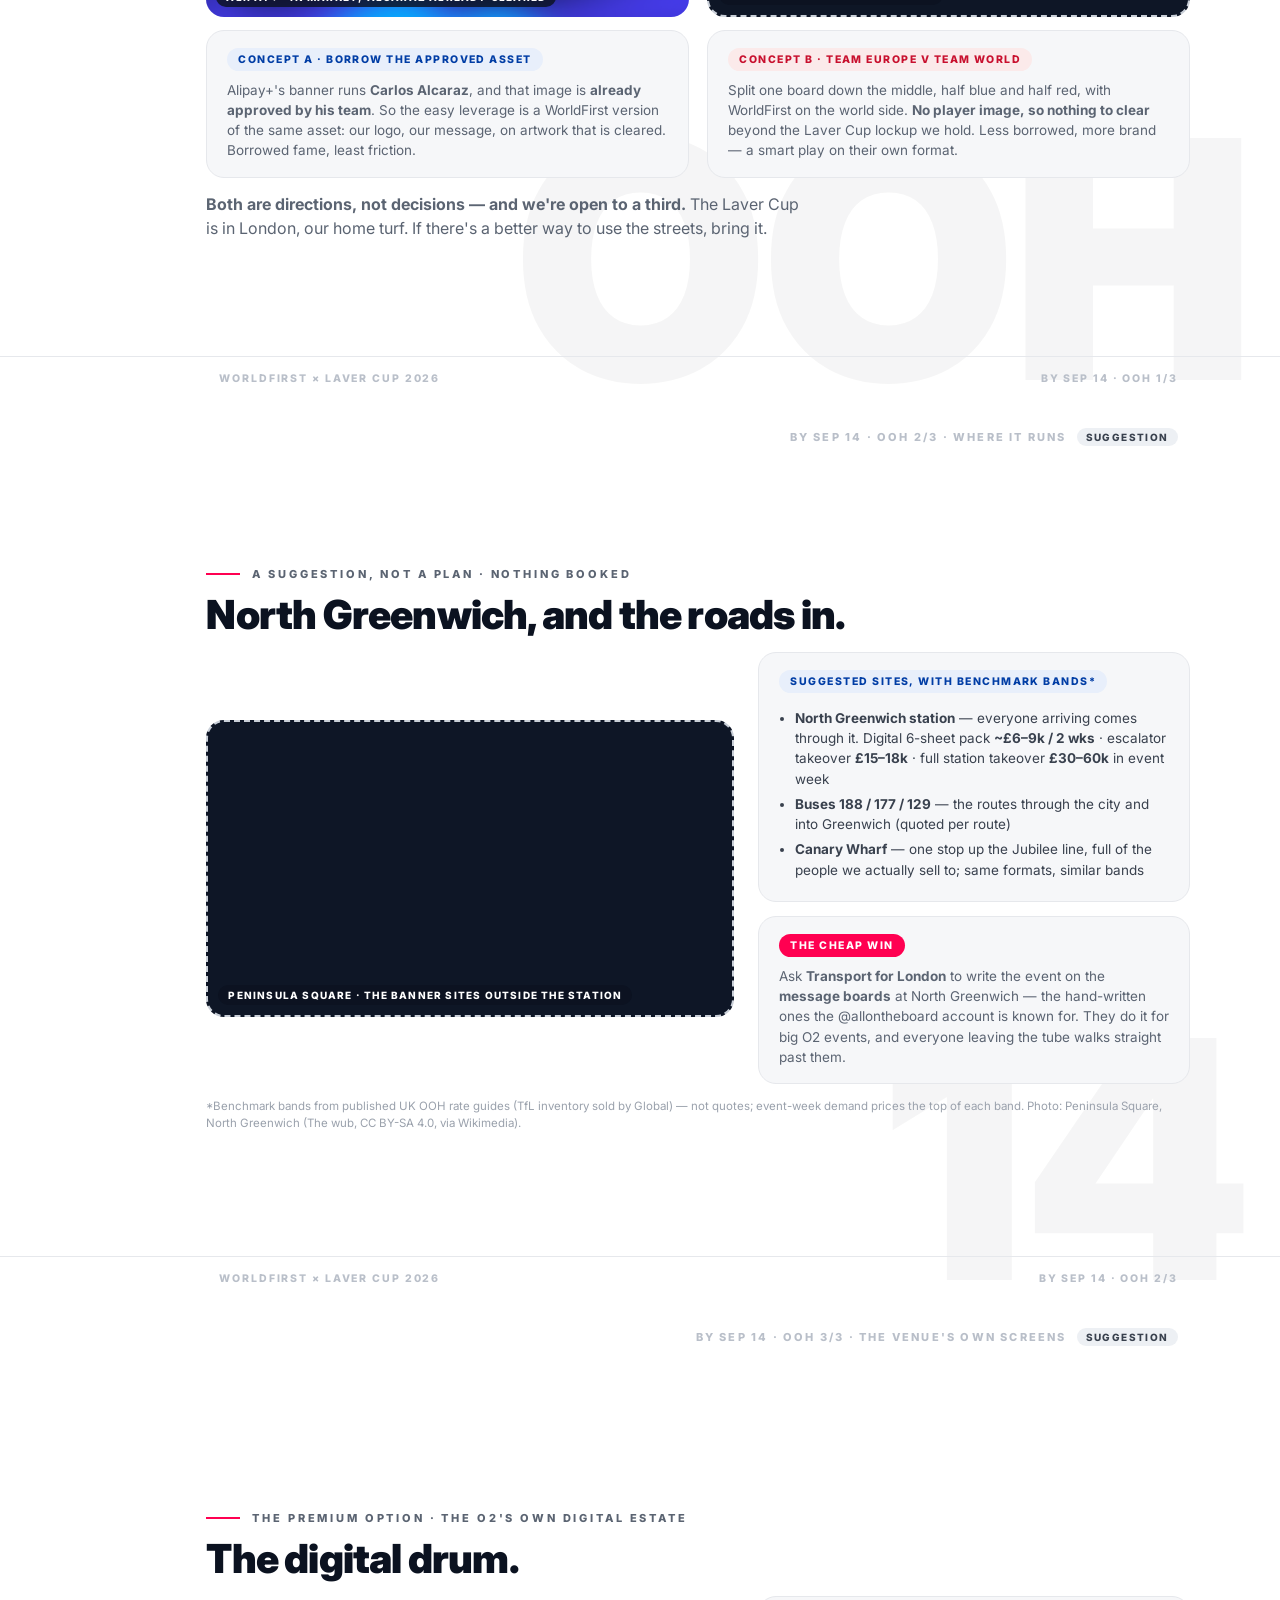
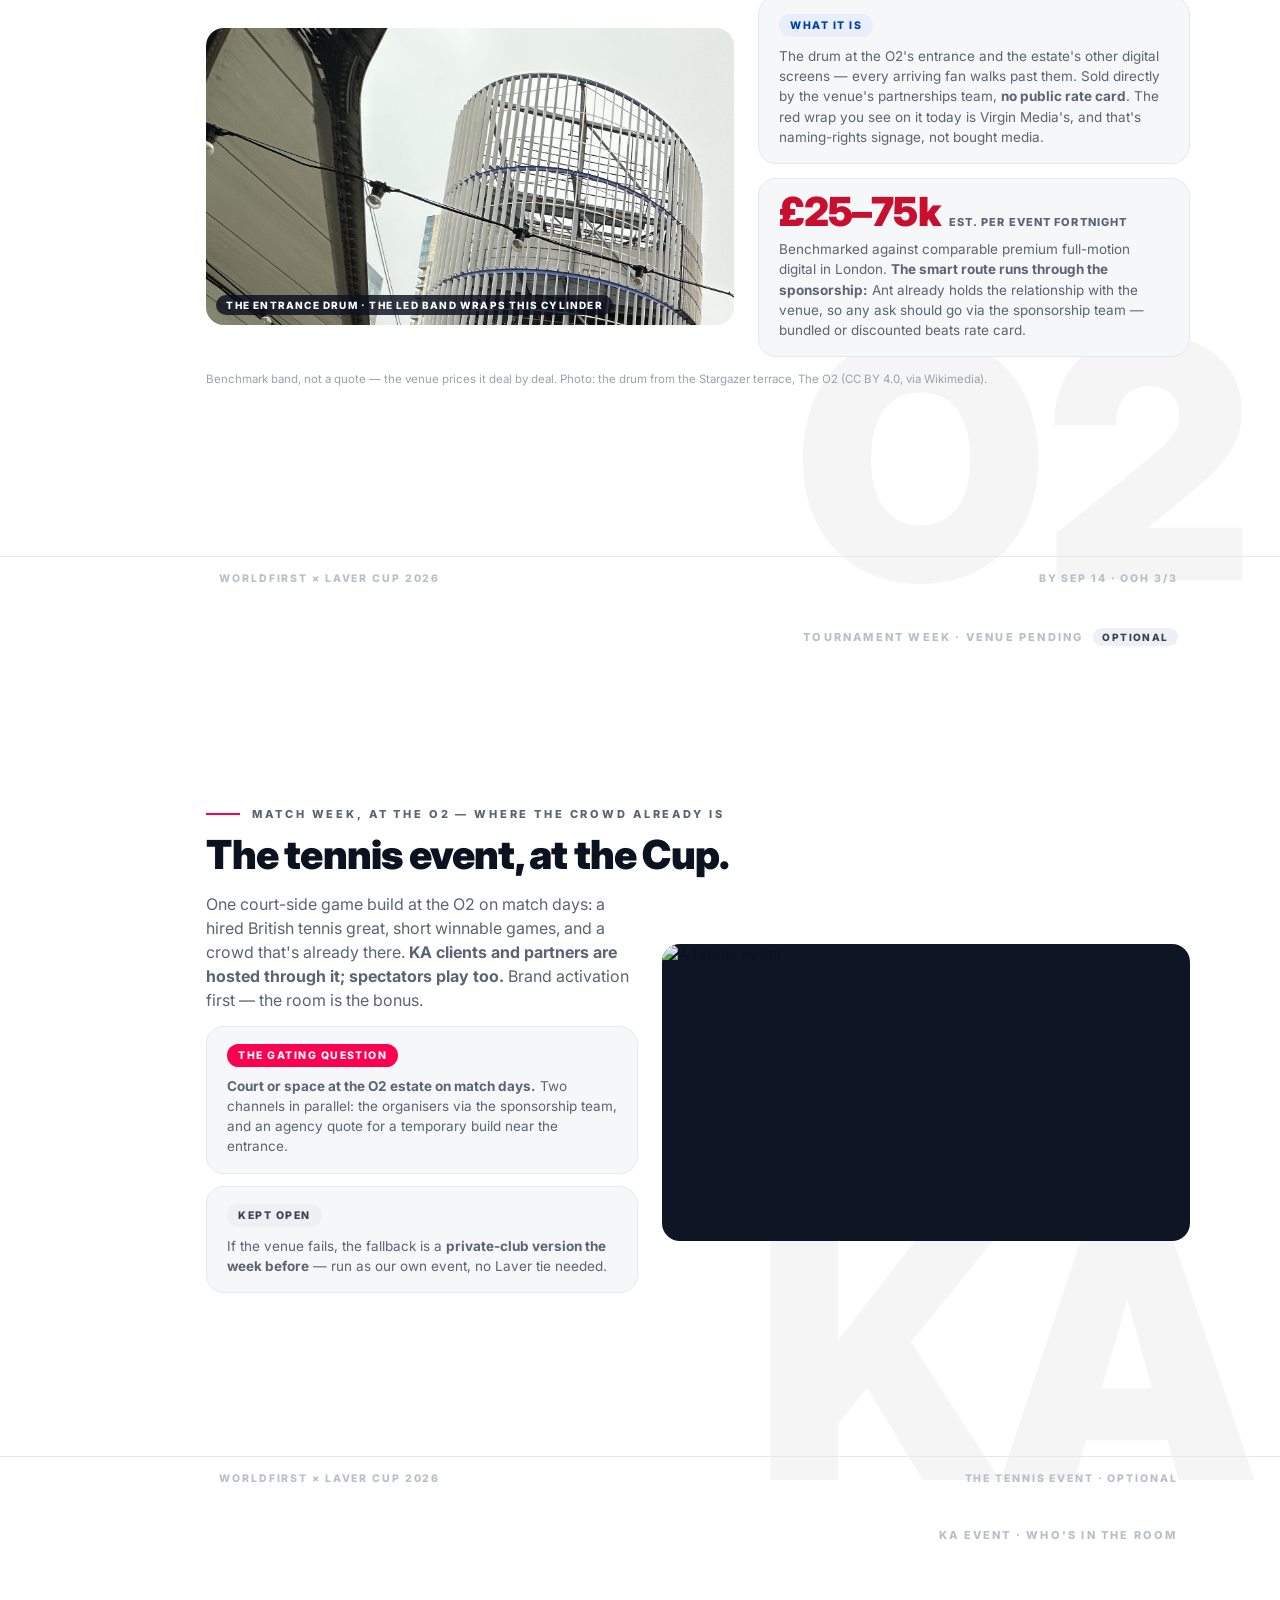
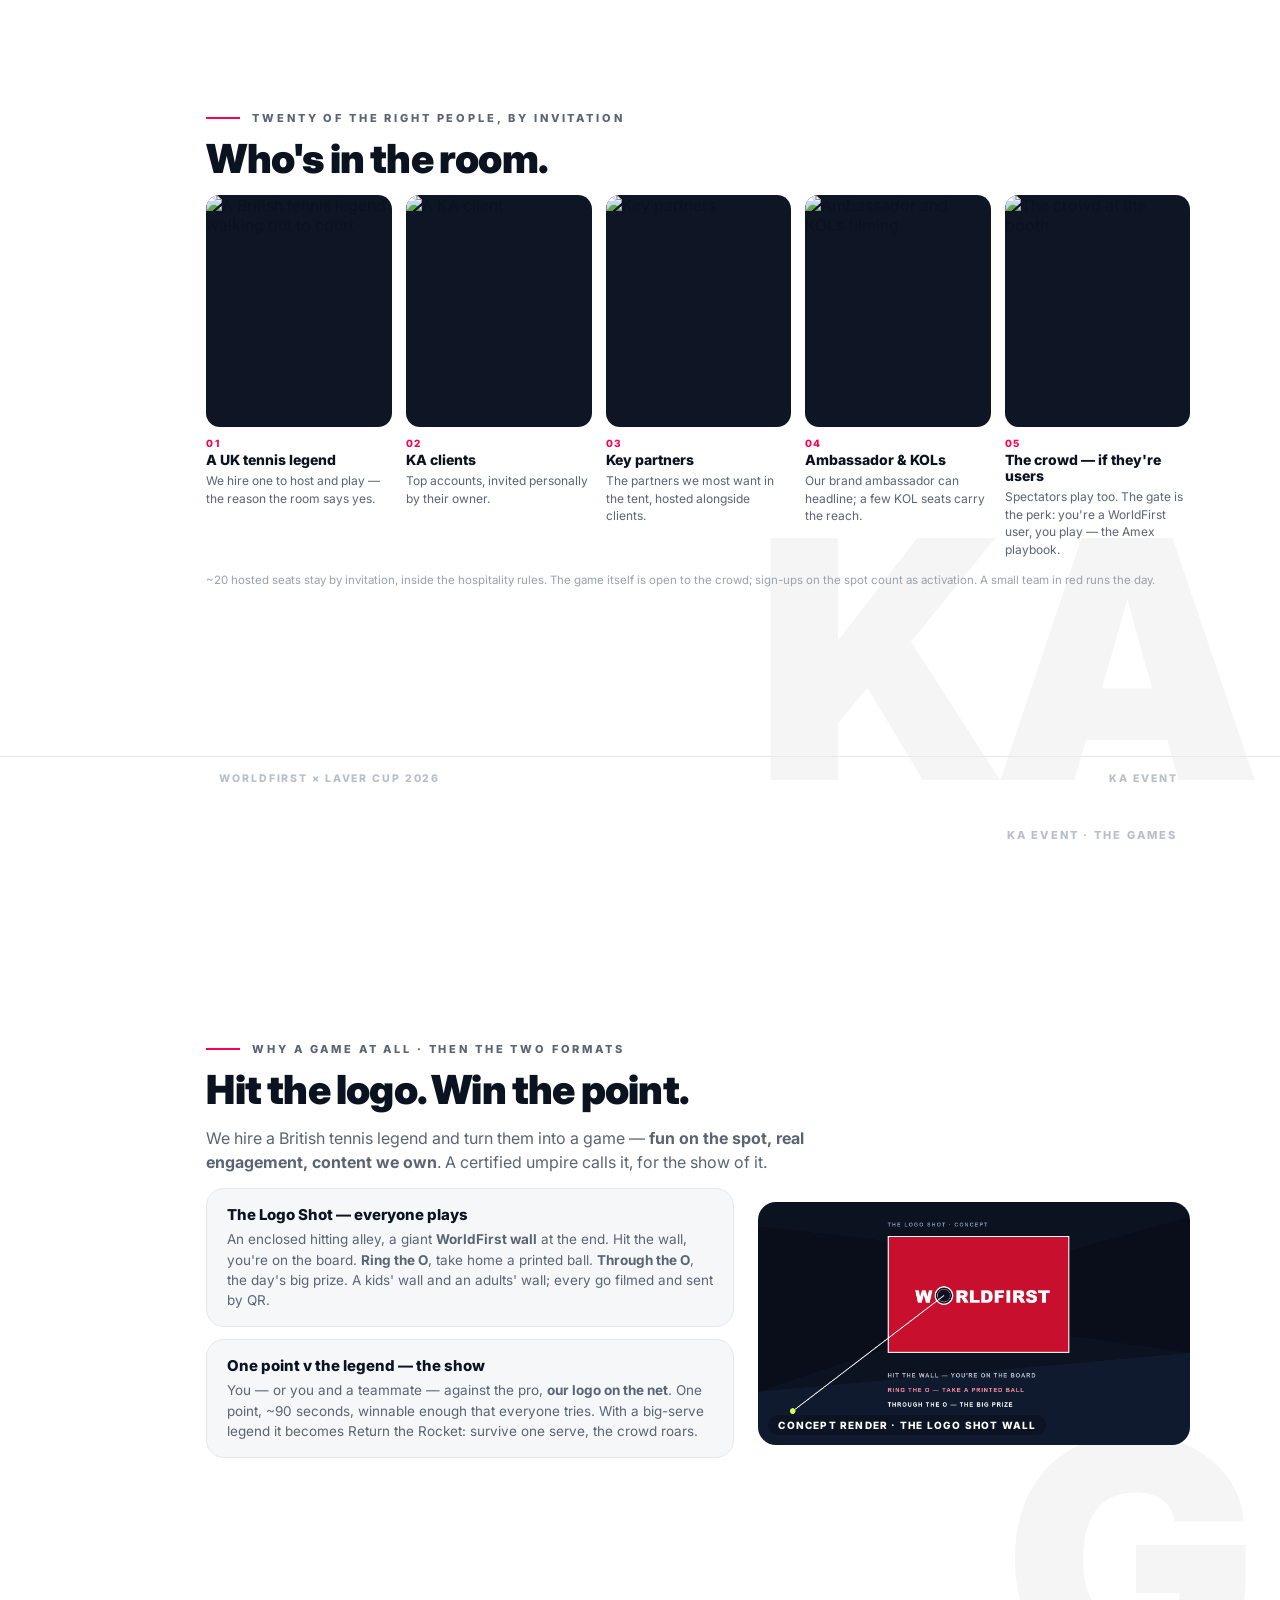
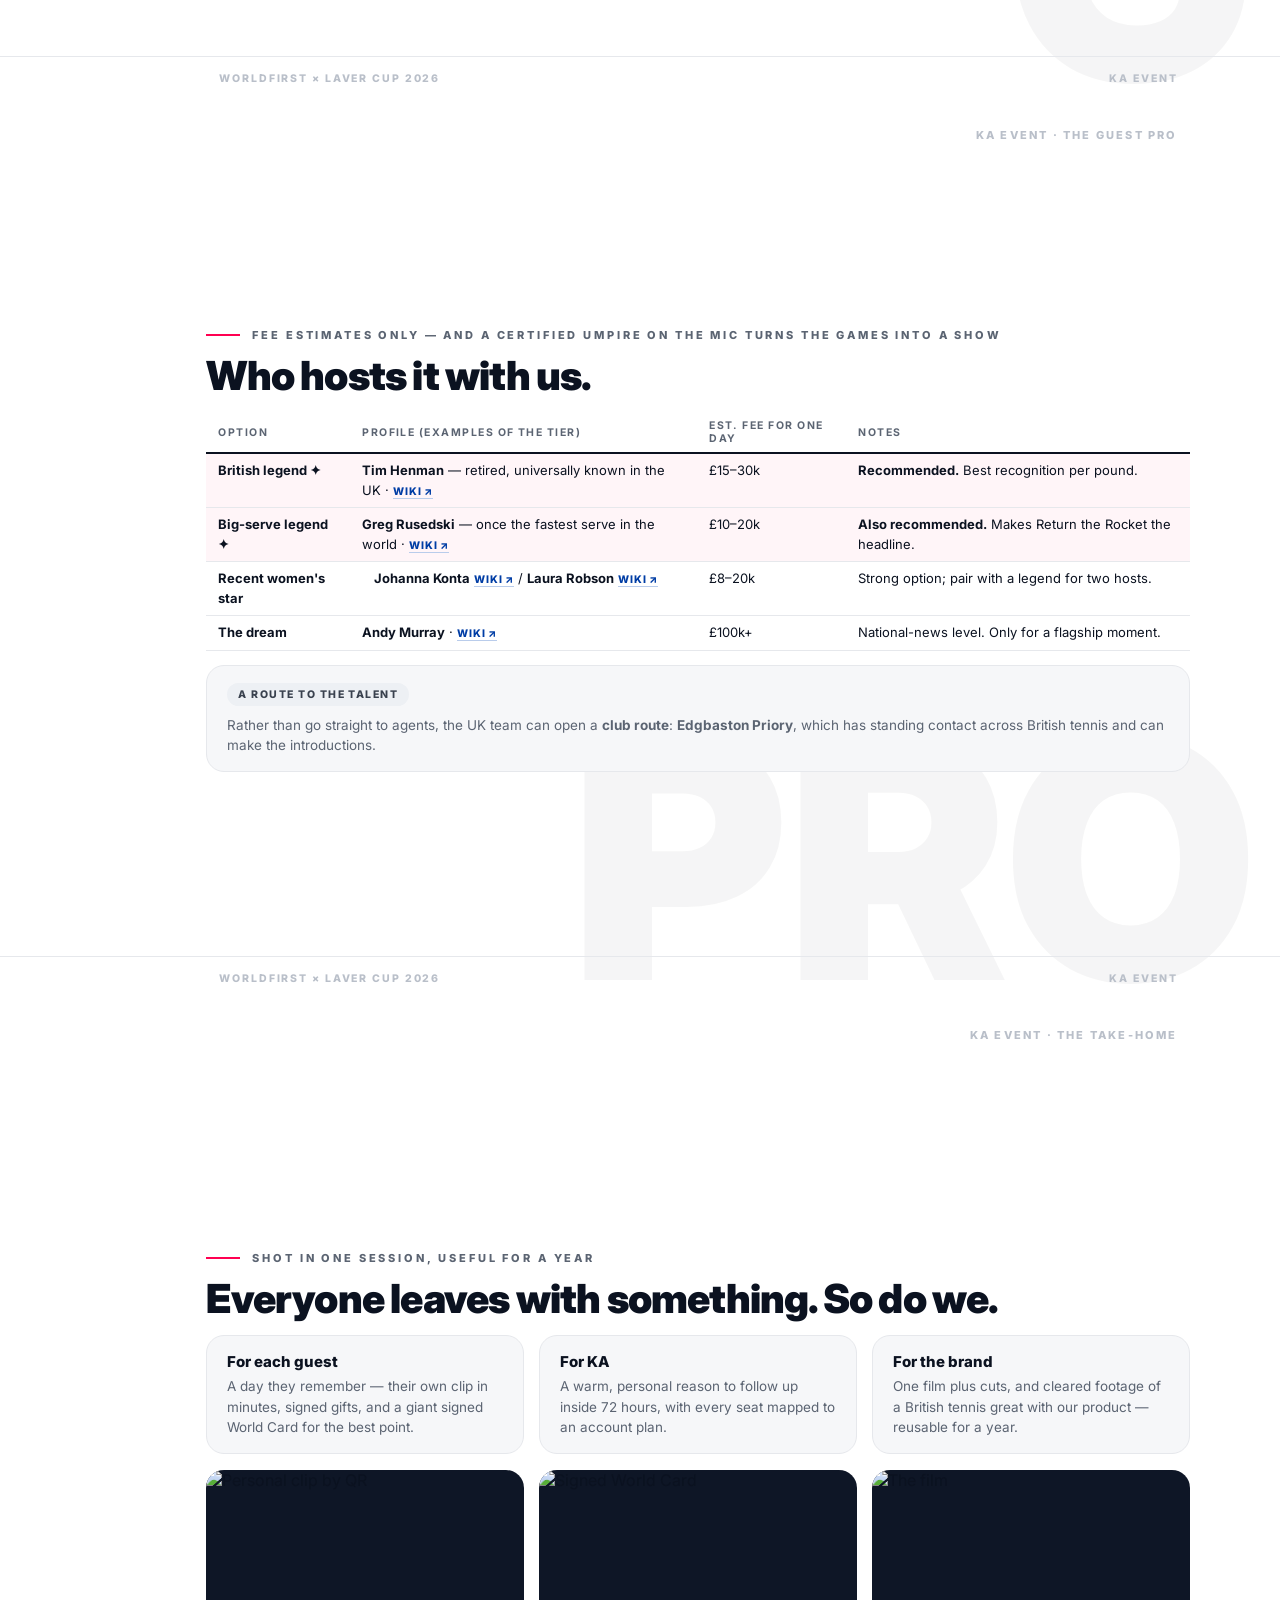
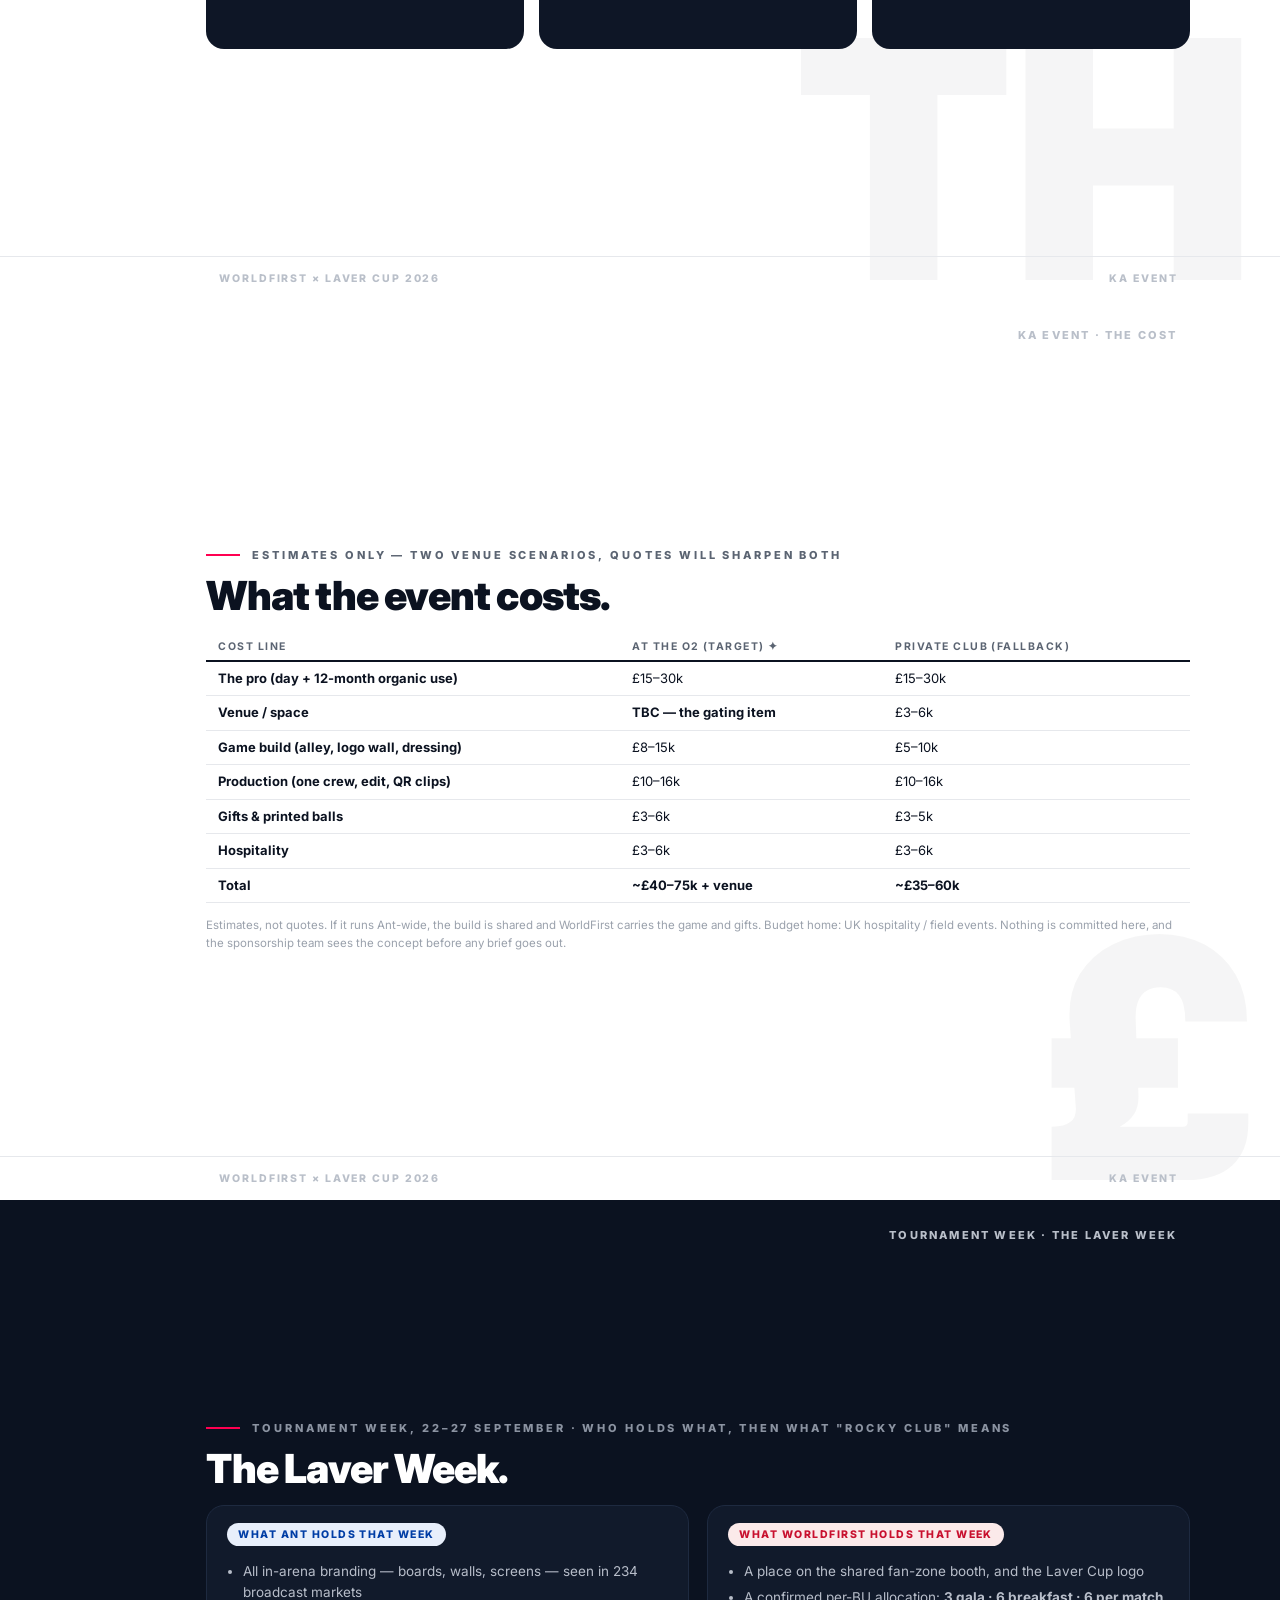
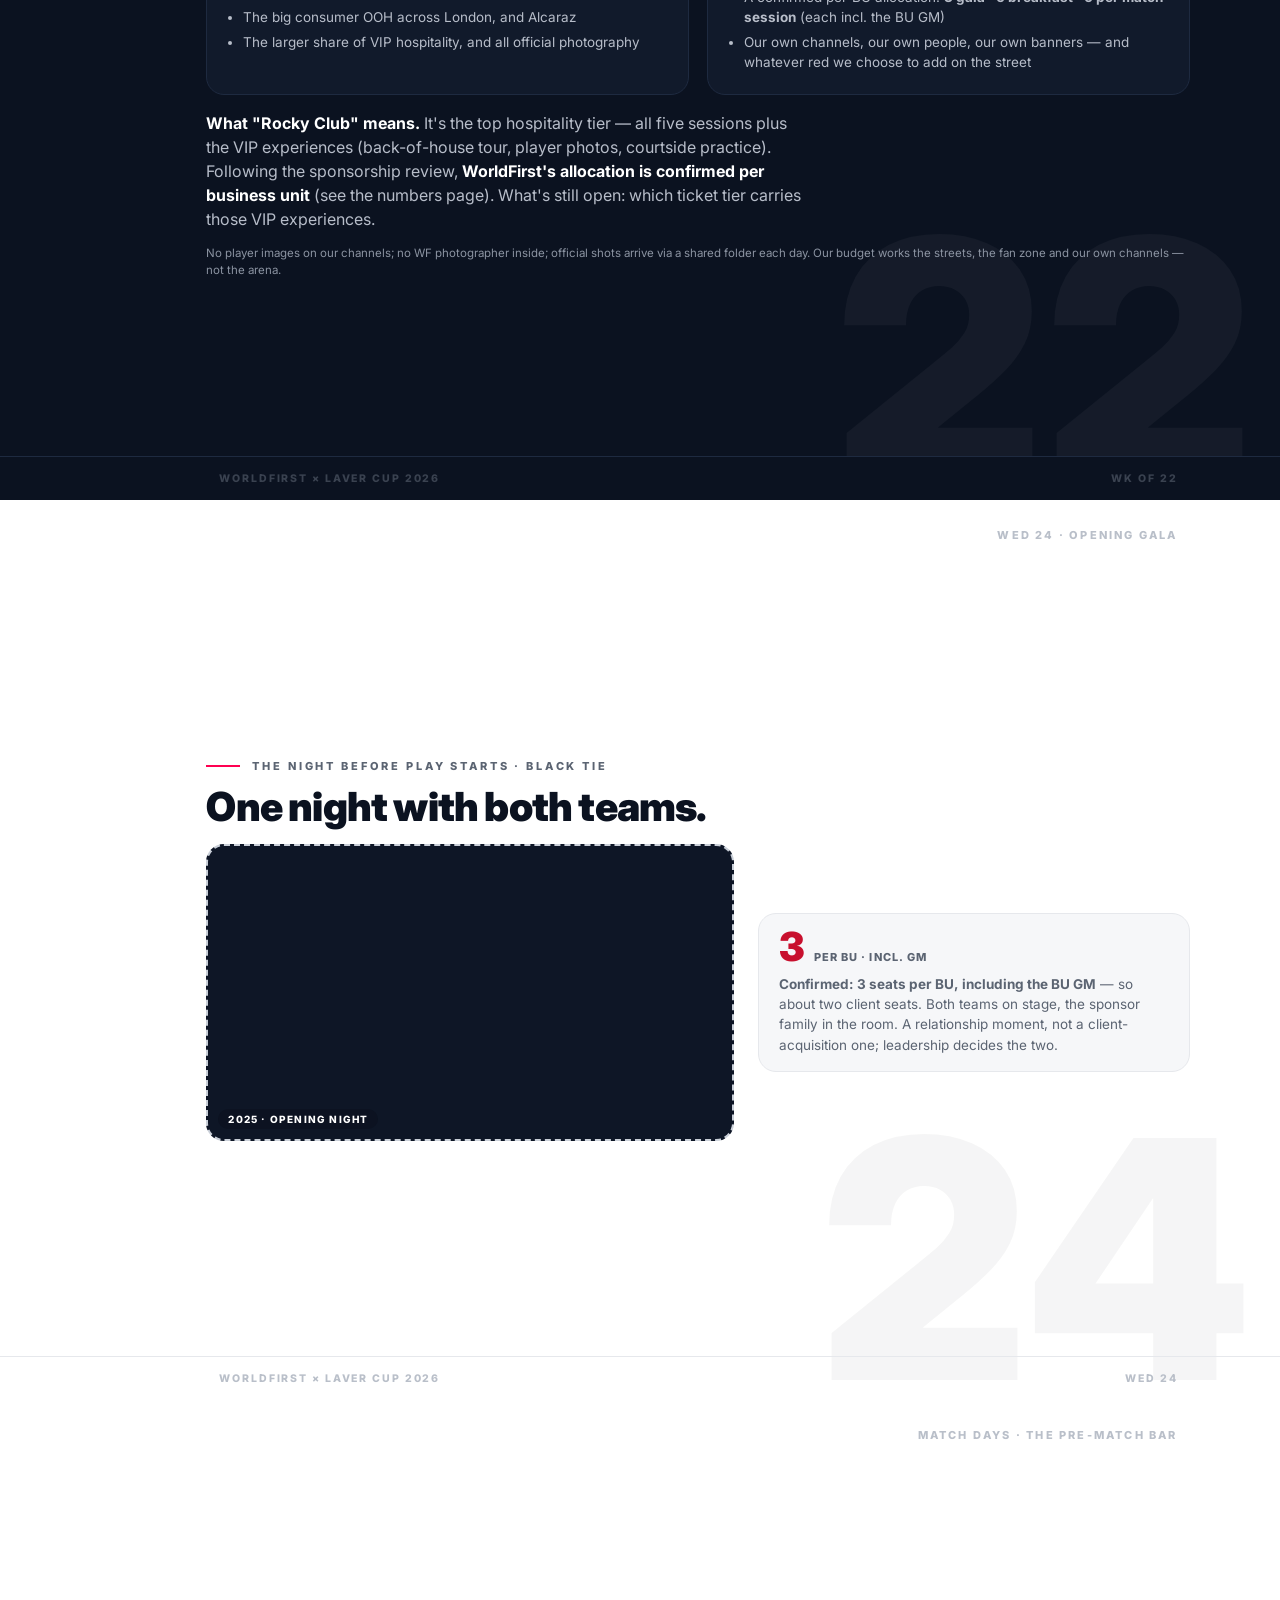
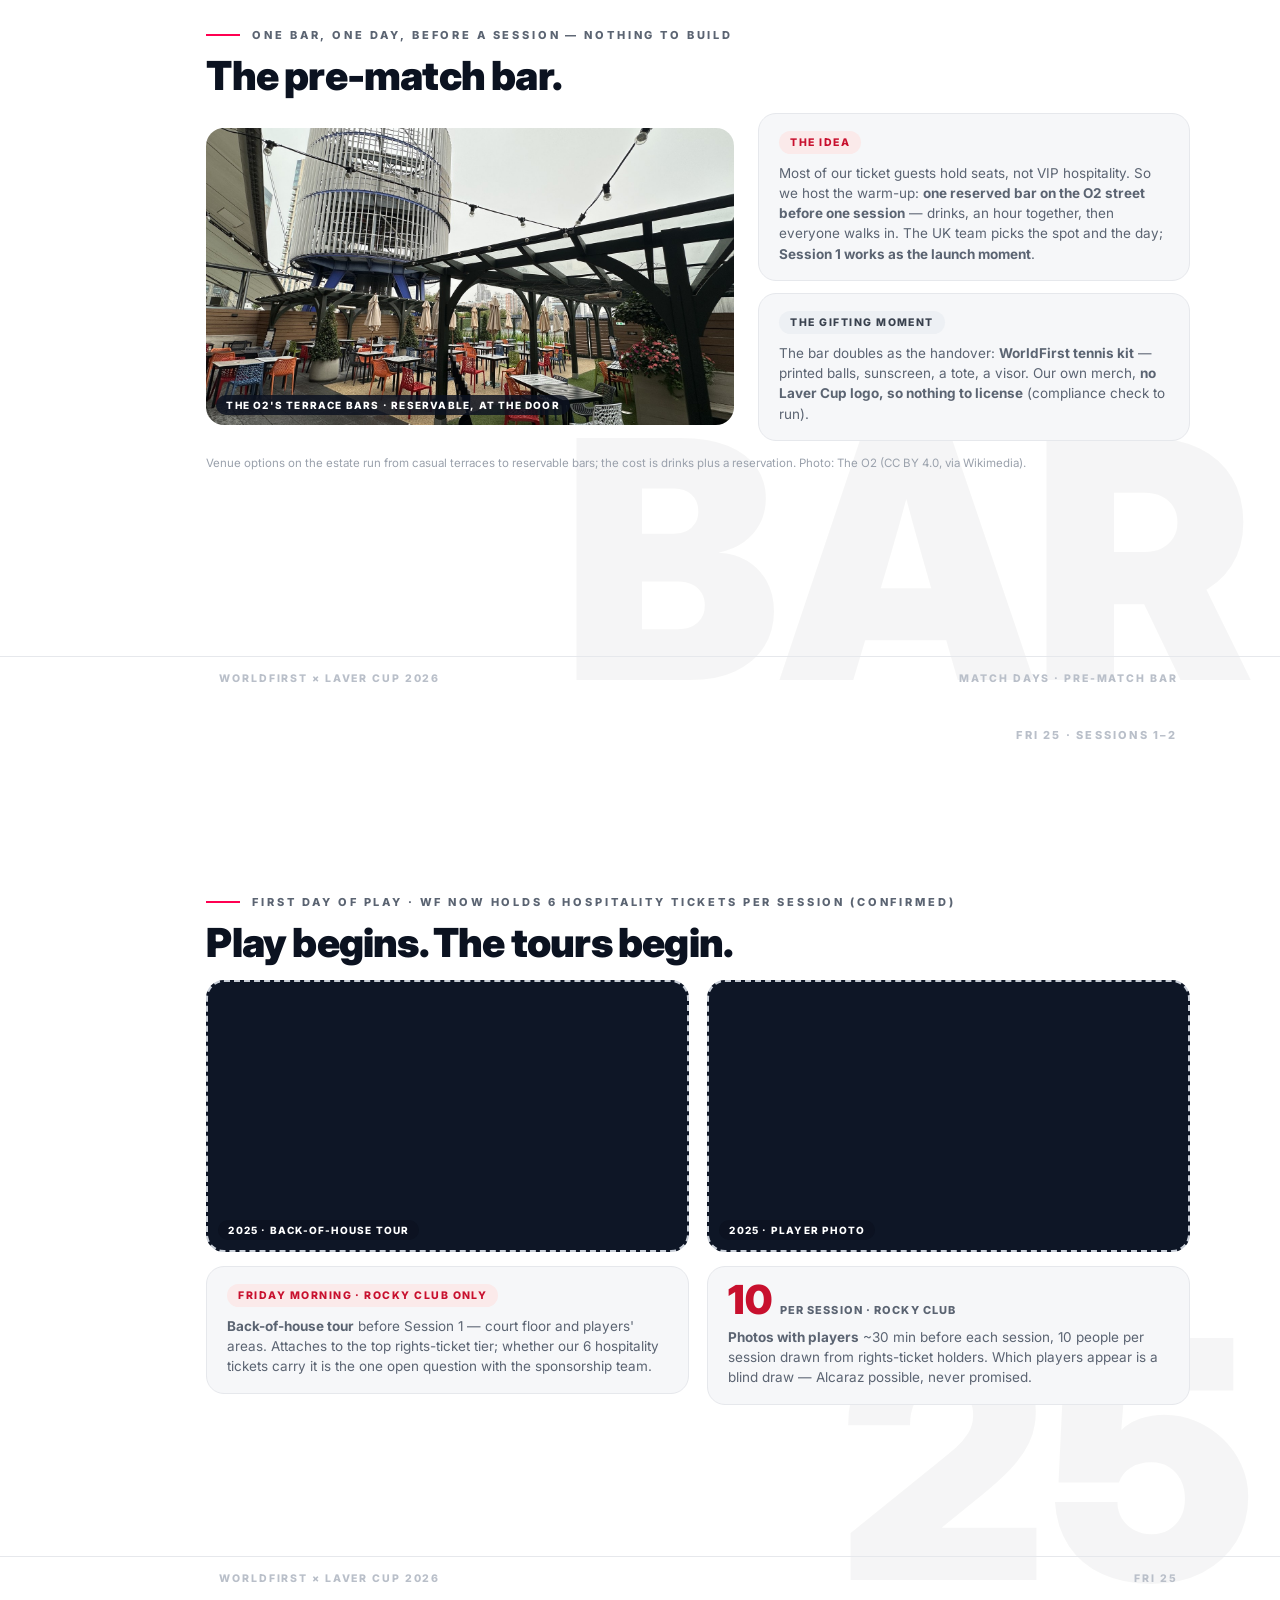
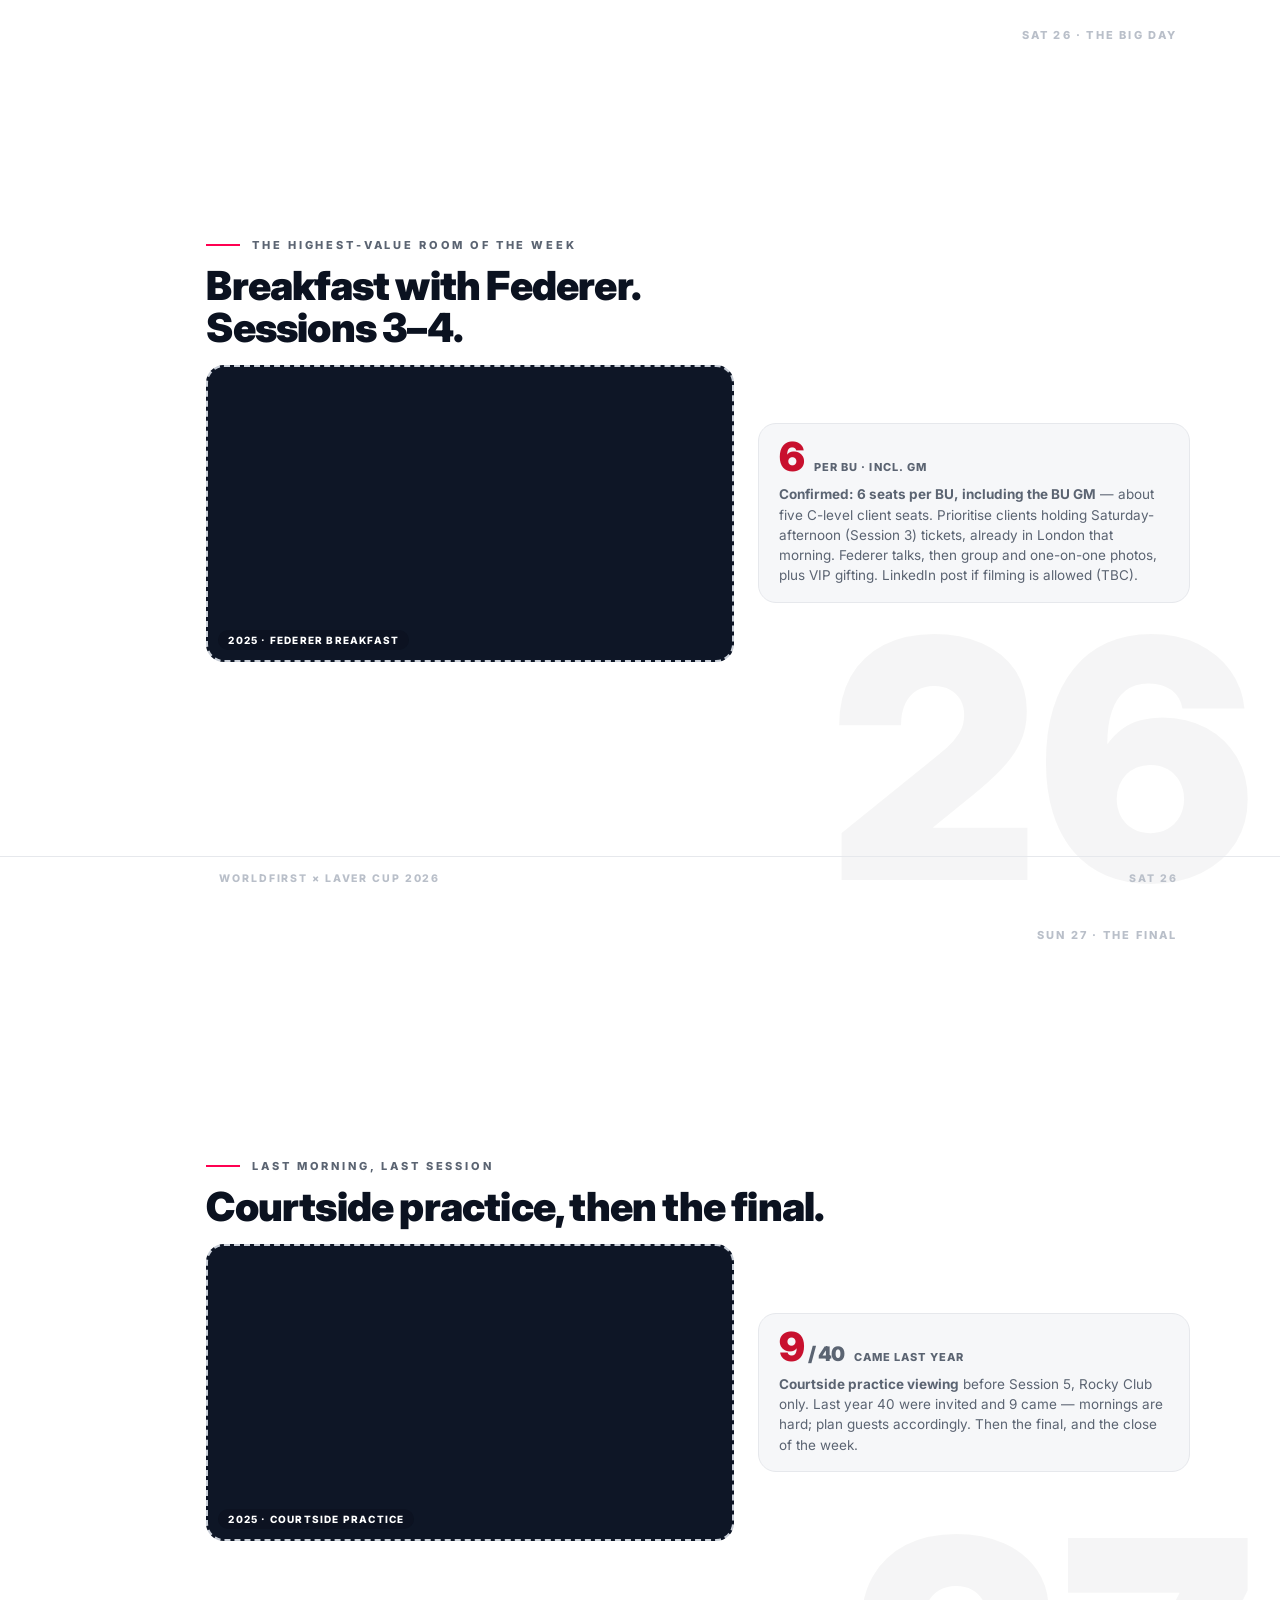
==== commit 151d1d1e: "Rebuild around the sports-marketing review: activation where the crowd is - Tennis event re-anchored" ====
--- a/index.html
+++ b/index.html
@@ -19,7 +19,7 @@
   <a href="#s-ooh"><span class="dt">By Sep 14</span><span class="dd">OOH at the O2</span></a>
   <a href="#s-ooh2" class="sub">Where it runs</a>
   <a href="#s-drum" class="sub">The digital drum</a>
-  <a href="#s-ka"><span class="dt">Sep 16–18</span><span class="dd">KA tennis event</span></a>
+  <a href="#s-ka"><span class="dt">Match week</span><span class="dd">The tennis event</span></a>
   <a href="#s-ka2" class="sub">Who's in the room</a>
   <a href="#s-games" class="sub">The games</a>
   <a href="#s-pro" class="sub">The guest pro</a>
@@ -27,6 +27,7 @@
   <a href="#s-cost" class="sub">The cost</a>
   <a href="#s-arena"><span class="dt">Wk of 22</span><span class="dd">The Laver Week</span></a>
   <a href="#s-0924"><span class="dt">Wed 24</span><span class="dd">Opening gala</span></a>
+  <a href="#s-bar"><span class="dt">Match days</span><span class="dd">Pre-match bar</span></a>
   <a href="#s-0925"><span class="dt">Fri 25</span><span class="dd">Sessions 1–2</span></a>
   <a href="#s-0926"><span class="dt">Sat 26</span><span class="dd">Federer breakfast</span></a>
   <a href="#s-0927"><span class="dt">Sun 27</span><span class="dd">The final</span></a>
@@ -64,14 +65,14 @@
       </div>
       <div class="card">
         <span class="chip pink">What we propose</span>
-        <p>Leverage the Laver Cup for two WorldFirst wins: a <b>brand lift in the UK</b>, our weakest market, and the <b>key accounts we most want to acquire</b>. Everything that follows serves those two ends.</p>
+        <p>Leverage the Laver Cup for two WorldFirst wins: a <b>brand lift in the UK</b>, our weakest market, and the <b>key accounts we most want to acquire</b>. The play centres on <b>where the crowd already is</b>: a branded game at the O2, a pre-match bar, disciplined hospitality — with OOH costed for a keep-or-park call.</p>
       </div>
     </div>
     <div class="card" style="margin-top:16px">
       <span class="chip red">Red flag on Alcaraz</span>
       <p>He is Ant's global ambassador, but he comes to play the Laver Cup and leaves. No appearances, no shoot, no UK activity we can build around him. Plan for zero Alcaraz access outside the arena, and treat every player image as Ant's to clear, not ours.</p>
     </div>
-    <p class="lead" style="margin-top:18px;color:#B7BDC9">The rest of this deck is those ideas laid out <b>by date, 14 → 27 September</b> — so you can see what happens when, and tell us what to keep.</p>
+    <p class="lead" style="margin-top:18px;color:#B7BDC9">One structural question sits with the sponsorship team first: whether the tennis activation runs <b>WorldFirst-only or Ant-wide</b>, every BU inviting. The rest of this deck is the ideas laid out <b>by date, 14 → 27 September</b> — tell us what to keep.</p>
   </div>
   <div class="strip"><span>WorldFirst × Laver Cup 2026</span><span>WHAT THIS IS</span></div>
 </section>
@@ -92,9 +93,9 @@
         <div class="card">
           <span class="chip pink">What we do with it</span>
           <ul>
-            <li><b>Our London employees</b> on site in red — volunteer scheme in progress (TBC)</li>
+            <li><b>The photo mission:</b> this is the fortnight we gather the great pictures — booth, reds, the O2, our people. The assets the rest of the year reuses.</li>
             <li><b>KOLs invited</b> to play and film; clients drop by; the brand ambassador can appear if in town</li>
-            <li><b>The photo mission:</b> this is the fortnight we gather the great pictures — booth, reds, the O2, our people. The assets the rest of the year reuses.</li>
+            <li><b>The bridge:</b> this booth already carries a serve challenge — our <b>Logo Shot game</b> (tennis section) could live inside this exact footprint: one build, every BU inviting, raised with the sponsorship team</li>
           </ul>
         </div>
       </div>
@@ -112,7 +113,7 @@
   <div class="num">BY SEP 14 · OOH 1/3 · TWO CONCEPTS</div>
   <div class="ghost">OOH</div>
   <div class="wrap">
-    <div class="kicker">Two concepts, equal weight — and we want more</div>
+    <div class="kicker">Two concepts, now costed — for a keep-or-park call</div>
     <h2>OOH at the O2.</h2>
     <div class="grid2">
       <div>
@@ -172,7 +173,7 @@
     <div class="kicker">The premium option · the O2's own digital estate</div>
     <h2>The digital drum.</h2>
     <div class="hero2">
-      <figure class="pic r169"><span class="cap2">The drum tonight · Virgin Media's naming-rights wrap</span><img src="img/ooh-drum.jpg" alt="The digital drum at the O2 entrance, currently wrapped in Virgin Media red" loading="lazy" onerror="this.closest('figure').classList.add('ph');this.style.display='none'"></figure>
+      <figure class="pic r169"><span class="cap2">The entrance drum · the LED band wraps this cylinder</span><img src="img/ooh-drum.jpg" alt="The drum structure at the O2 entrance that carries the digital LED wrap" loading="lazy" onerror="this.closest('figure').classList.add('ph');this.style.display='none'"></figure>
       <div>
         <div class="card" style="margin-bottom:14px">
           <span class="chip blue">What it is</span>
@@ -184,30 +185,34 @@
         </div>
       </div>
     </div>
-    <p class="foot">Benchmark band, not a quote — the venue prices it deal by deal.</p>
+    <p class="foot">Benchmark band, not a quote — the venue prices it deal by deal. Photo: the drum from the Stargazer terrace, The O2 (CC BY 4.0, via Wikimedia).</p>
   </div>
   <div class="strip"><span>WorldFirst × Laver Cup 2026</span><span>BY SEP 14 · OOH 3/3</span></div>
 </section>
 
 <!-- SEP 16-18 · KA TENNIS EVENT -->
 <section class="slide" id="s-ka">
-  <div class="num">SEP 16–18 (TIMING TBC)<span class="optchip">Optional</span></div>
+  <div class="num">TOURNAMENT WEEK · VENUE PENDING<span class="optchip">Optional</span></div>
   <div class="ghost">KA</div>
   <div class="wrap">
-    <div class="kicker">The week before the Laver Cup · once the fan zone is running</div>
-    <h2>A KA tennis event, before the Cup.</h2>
+    <div class="kicker">Match week, at the O2 — where the crowd already is</div>
+    <h2>The tennis event, at the Cup.</h2>
     <div class="hero2" style="grid-template-columns:.9fr 1.1fr">
       <div>
-        <p class="lead" style="margin-bottom:16px">A premium private session for our <b>top KA clients and partners</b>, hosted by a hired British tennis great. Short, winnable games; everyone plays; everyone leaves with their own film. Hosting the right people is the objective — content is the by-product.</p>
-        <div class="card">
-          <span class="chip pink">The one-liner</span>
-          <p>A fun, high-touch tennis event with a KA-partnership feel — the kind of room clients remember, and the reason they take the follow-up call. Exact day and timing left for the UK team to decide.</p>
-        </div>
-      </div>
-      <figure class="pic r169"><img src="img/v01.jpg" alt="A private tennis event" loading="lazy"></figure>
-    </div>
-  </div>
-  <div class="strip"><span>WorldFirst × Laver Cup 2026</span><span>KA EVENT · OPTIONAL</span></div>
+        <p class="lead" style="margin-bottom:14px">One court-side game build at the O2 on match days: a hired British tennis great, short winnable games, and a crowd that's already there. <b>KA clients and partners are hosted through it; spectators play too.</b> Brand activation first — the room is the bonus.</p>
+        <div class="card" style="margin-bottom:12px">
+          <span class="chip pink">The gating question</span>
+          <p><b>Court or space at the O2 estate on match days.</b> Two channels in parallel: the organisers via the sponsorship team, and an agency quote for a temporary build near the entrance.</p>
+        </div>
+        <div class="card">
+          <span class="chip grey">Kept open</span>
+          <p>If the venue fails, the fallback is a <b>private-club version the week before</b> — run as our own event, no Laver tie needed.</p>
+        </div>
+      </div>
+      <figure class="pic r169"><img src="img/v01.jpg" alt="A tennis event" loading="lazy"></figure>
+    </div>
+  </div>
+  <div class="strip"><span>WorldFirst × Laver Cup 2026</span><span>THE TENNIS EVENT · OPTIONAL</span></div>
 </section>
 
 <!-- WHO'S IN THE ROOM -->
@@ -239,12 +244,12 @@
         <p>Our brand ambassador can headline; a few KOL seats carry the reach.</p>
       </div>
       <div class="roomtile">
-        <figure><img src="img/v05.jpg" alt="Our employees on site"></figure>
-        <span class="rt-n">05</span><h3>Our employees</h3>
-        <p>A small host team in red, running the day and gathering content.</p>
-      </div>
-    </div>
-    <p class="foot">~20 guests total. Private invitations only, so it stays inside the hospitality rules — and so every seat is a name we chose.</p>
+        <figure><img src="img/lc-booth25.jpg" alt="The crowd at the booth"></figure>
+        <span class="rt-n">05</span><h3>The crowd — if they're users</h3>
+        <p>Spectators play too. The gate is the perk: you're a WorldFirst user, you play — the Amex playbook.</p>
+      </div>
+    </div>
+    <p class="foot">~20 hosted seats stay by invitation, inside the hospitality rules. The game itself is open to the crowd; sign-ups on the spot count as activation. A small team in red runs the day.</p>
   </div>
   <div class="strip"><span>WorldFirst × Laver Cup 2026</span><span>KA EVENT</span></div>
 </section>
@@ -254,21 +259,21 @@
   <div class="num">KA EVENT · THE GAMES</div>
   <div class="ghost">G</div>
   <div class="wrap">
-    <div class="kicker">Why a game at all · then how it works</div>
-    <h2>One point to win.<br>One serve to survive.</h2>
-    <p class="lead" style="margin-bottom:16px">We hire a British tennis legend and turn them into a game. Short, winnable challenges built for one thing: <b>fun in the room, real engagement, and great content</b> we own. Two formats do all the work.</p>
-    <div class="hero2">
-      <div>
-        <div class="card" style="margin-bottom:16px">
-          <h3>One Point Slam — everyone plays</h3>
-          <p>You — or you and a teammate — against the pro. <b>One point.</b> That's the whole game. ~90 seconds each, winnable enough that everyone tries, and every point is a ready-made 20-second film with a beginning, a middle and a dignified end.</p>
-        </div>
-        <div class="card">
-          <h3>Return the Rocket — the spectacle</h3>
-          <p>With a big-serve legend: the pro serves at full speed, you stand there bravely. Touch it and the room roars. The most shareable fifteen seconds of the day.</p>
-        </div>
-      </div>
-      <figure class="pic r169"><img src="img/v06.jpg" alt="One point against the pro" loading="lazy"></figure>
+    <div class="kicker">Why a game at all · then the two formats</div>
+    <h2>Hit the logo. Win the point.</h2>
+    <p class="lead" style="margin-bottom:14px">We hire a British tennis legend and turn them into a game — <b>fun on the spot, real engagement, content we own</b>. A certified umpire calls it, for the show of it.</p>
+    <div class="hero2">
+      <div>
+        <div class="card" style="margin-bottom:12px">
+          <h3>The Logo Shot — everyone plays</h3>
+          <p>An enclosed hitting alley, a giant <b>WorldFirst wall</b> at the end. Hit the wall, you're on the board. <b>Ring the O</b>, take home a printed ball. <b>Through the O</b>, the day's big prize. A kids' wall and an adults' wall; every go filmed and sent by QR.</p>
+        </div>
+        <div class="card">
+          <h3>One point v the legend — the show</h3>
+          <p>You — or you and a teammate — against the pro, <b>our logo on the net</b>. One point, ~90 seconds, winnable enough that everyone tries. With a big-serve legend it becomes Return the Rocket: survive one serve, the crowd roars.</p>
+        </div>
+      </div>
+      <figure class="pic r169"><span class="cap2">Concept render · the Logo Shot wall</span><img src="img/logo-shot.png" alt="The Logo Shot concept — hit the WorldFirst wall, ring the O, through the O" loading="lazy" onerror="this.closest('figure').classList.add('ph');this.style.display='none'"></figure>
     </div>
   </div>
   <div class="strip"><span>WorldFirst × Laver Cup 2026</span><span>KA EVENT</span></div>
@@ -279,7 +284,7 @@
   <div class="num">KA EVENT · THE GUEST PRO</div>
   <div class="ghost">PRO</div>
   <div class="wrap">
-    <div class="kicker">Fee estimates only — real numbers come from agency quotes</div>
+    <div class="kicker">Fee estimates only — and a certified umpire on the mic turns the games into a show</div>
     <h2>Who hosts it with us.</h2>
     <table class="tbl">
       <tr><th>Option</th><th>Profile (examples of the tier)</th><th>Est. fee for one day</th><th>Notes</th></tr>
@@ -331,18 +336,19 @@
   <div class="num">KA EVENT · THE COST</div>
   <div class="ghost">£</div>
   <div class="wrap">
-    <div class="kicker">A standard scenario — estimate only, quotes will sharpen it</div>
+    <div class="kicker">Estimates only — two venue scenarios, quotes will sharpen both</div>
     <h2>What the event costs.</h2>
     <table class="tbl">
-      <tr><th>Cost line</th><th>Estimate</th></tr>
-      <tr><td>The pro (day + 12-month organic use)</td><td>£15–30k</td></tr>
-      <tr><td>Court hire + light dressing</td><td>£3–6k</td></tr>
-      <tr><td>Production (one crew, edit, QR clips)</td><td>£10–16k</td></tr>
-      <tr><td>Gifts, signed</td><td>£3–5k</td></tr>
-      <tr><td>Hospitality (~20 guests)</td><td>£3–6k</td></tr>
-      <tr><td><b>Total</b></td><td><b>~£35–60k</b></td></tr>
+      <tr><th>Cost line</th><th>At the O2 (target) ✦</th><th>Private club (fallback)</th></tr>
+      <tr><td>The pro (day + 12-month organic use)</td><td>£15–30k</td><td>£15–30k</td></tr>
+      <tr><td>Venue / space</td><td><b>TBC — the gating item</b></td><td>£3–6k</td></tr>
+      <tr><td>Game build (alley, logo wall, dressing)</td><td>£8–15k</td><td>£5–10k</td></tr>
+      <tr><td>Production (one crew, edit, QR clips)</td><td>£10–16k</td><td>£10–16k</td></tr>
+      <tr><td>Gifts &amp; printed balls</td><td>£3–6k</td><td>£3–5k</td></tr>
+      <tr><td>Hospitality</td><td>£3–6k</td><td>£3–6k</td></tr>
+      <tr><td><b>Total</b></td><td><b>~£40–75k + venue</b></td><td><b>~£35–60k</b></td></tr>
     </table>
-    <p class="foot">Estimate only — a standard scenario, not a quote. Budget home: UK hospitality / field events. Quotes are free and legends book early. Nothing is committed here, and the sponsorship team sees the concept before any brief goes out.</p>
+    <p class="foot">Estimates, not quotes. If it runs Ant-wide, the build is shared and WorldFirst carries the game and gifts. Budget home: UK hospitality / field events. Nothing is committed here, and the sponsorship team sees the concept before any brief goes out.</p>
   </div>
   <div class="strip"><span>WorldFirst × Laver Cup 2026</span><span>KA EVENT</span></div>
 </section>
@@ -396,6 +402,31 @@
   <div class="strip"><span>WorldFirst × Laver Cup 2026</span><span>WED 24</span></div>
 </section>
 
+<!-- MATCH DAYS · PRE-MATCH BAR -->
+<section class="slide" id="s-bar">
+  <div class="num">MATCH DAYS · THE PRE-MATCH BAR</div>
+  <div class="ghost">BAR</div>
+  <div class="wrap">
+    <div class="kicker">One bar, one day, before a session — nothing to build</div>
+    <h2>The pre-match bar.</h2>
+    <div class="hero2">
+      <figure class="pic r169"><span class="cap2">The O2's terrace bars · reservable, at the door</span><img src="img/o2-bar.jpg" alt="A terrace bar at the O2 entrance" loading="lazy" onerror="this.closest('figure').classList.add('ph');this.style.display='none'"></figure>
+      <div>
+        <div class="card" style="margin-bottom:12px">
+          <span class="chip red">The idea</span>
+          <p>Most of our ticket guests hold seats, not VIP hospitality. So we host the warm-up: <b>one reserved bar on the O2 street before one session</b> — drinks, an hour together, then everyone walks in. The UK team picks the spot and the day; <b>Session 1 works as the launch moment</b>.</p>
+        </div>
+        <div class="card">
+          <span class="chip grey">The gifting moment</span>
+          <p>The bar doubles as the handover: <b>WorldFirst tennis kit</b> — printed balls, sunscreen, a tote, a visor. Our own merch, <b>no Laver Cup logo, so nothing to license</b> (compliance check to run).</p>
+        </div>
+      </div>
+    </div>
+    <p class="foot">Venue options on the estate run from casual terraces to reservable bars; the cost is drinks plus a reservation. Photo: The O2 (CC BY 4.0, via Wikimedia).</p>
+  </div>
+  <div class="strip"><span>WorldFirst × Laver Cup 2026</span><span>MATCH DAYS · PRE-MATCH BAR</span></div>
+</section>
+
 <!-- FRI 25 -->
 <section class="slide" id="s-0925">
   <div class="num">FRI 25 · SESSIONS 1–2</div>
@@ -468,11 +499,11 @@
     <h2>Confirmed allocations. Choose carefully.</h2>
     <table class="tbl">
       <tr><th>Benefit</th><th>Numbers</th><th>Rules &amp; notes</th></tr>
-      <tr><td>Federer breakfast (Sat 26)</td><td><b>6 per BU</b>, incl. GM</td><td>Confirmed. C-level clients only, no KOLs — ~5 client seats. Prioritise Session-3 holders.</td></tr>
+      <tr><td>Federer breakfast (Sat 26)</td><td><b>6 per BU</b>, incl. GM</td><td>Confirmed. C-level clients, no KOLs — ~5 client seats. Currently all-Enterprise: rebalance one seat to Business, held for UK country leadership. Prioritise Session-3 holders.</td></tr>
       <tr><td>Match hospitality (25–27)</td><td><b>6 per BU, per session</b>, incl. GM</td><td>Confirmed. Which tier carries the VIP experiences (tour, player photos, courtside practice, shuttle, hotels) is TBC with the sponsorship team.</td></tr>
       <tr><td>Opening gala (Wed 24)</td><td><b>3 per BU</b>, incl. GM</td><td>Confirmed — ~2 client seats. Leadership decides.</td></tr>
-      <tr><td>Purchased tickets</td><td>Separate from the allocation</td><td>Confirmed separate. For KOLs and extra guests; no special experiences attached.</td></tr>
-      <tr class="rec"><td>Guest lists — action</td><td><b>Lock in quickly</b></td><td>Invitations go out soon and the sponsorship team runs the process — confirm names early and trim any over-quota list.</td></tr>
+      <tr><td>Purchased tickets</td><td>Separate from the allocation</td><td>Confirmed separate. For KOLs and extra guests; no special experiences attached. Start collecting demand per BU now.</td></tr>
+      <tr class="rec"><td>Guest lists — action</td><td><b>Lock in now</b></td><td>Gala is over quota (5 names, 3 seats) — trim. Confirm every name with the UK country team, run compliance (ABAC) checks, then invite.</td></tr>
       <tr><td>Signed items</td><td>Small quantity — to request</td><td>Alcaraz-signed gifts for top customers during the tournament; needs the formal ask.</td></tr>
       <tr><td>Employee 50% tickets</td><td>TBC — payment link not built</td><td>Internal perk only — never offered to clients.</td></tr>
       <tr><td>Transport &amp; hotels</td><td>Rights-ticket guests only</td><td>Mercedes shuttle between official hotels and the O2; 2026 London hotel list TBC.</td></tr>
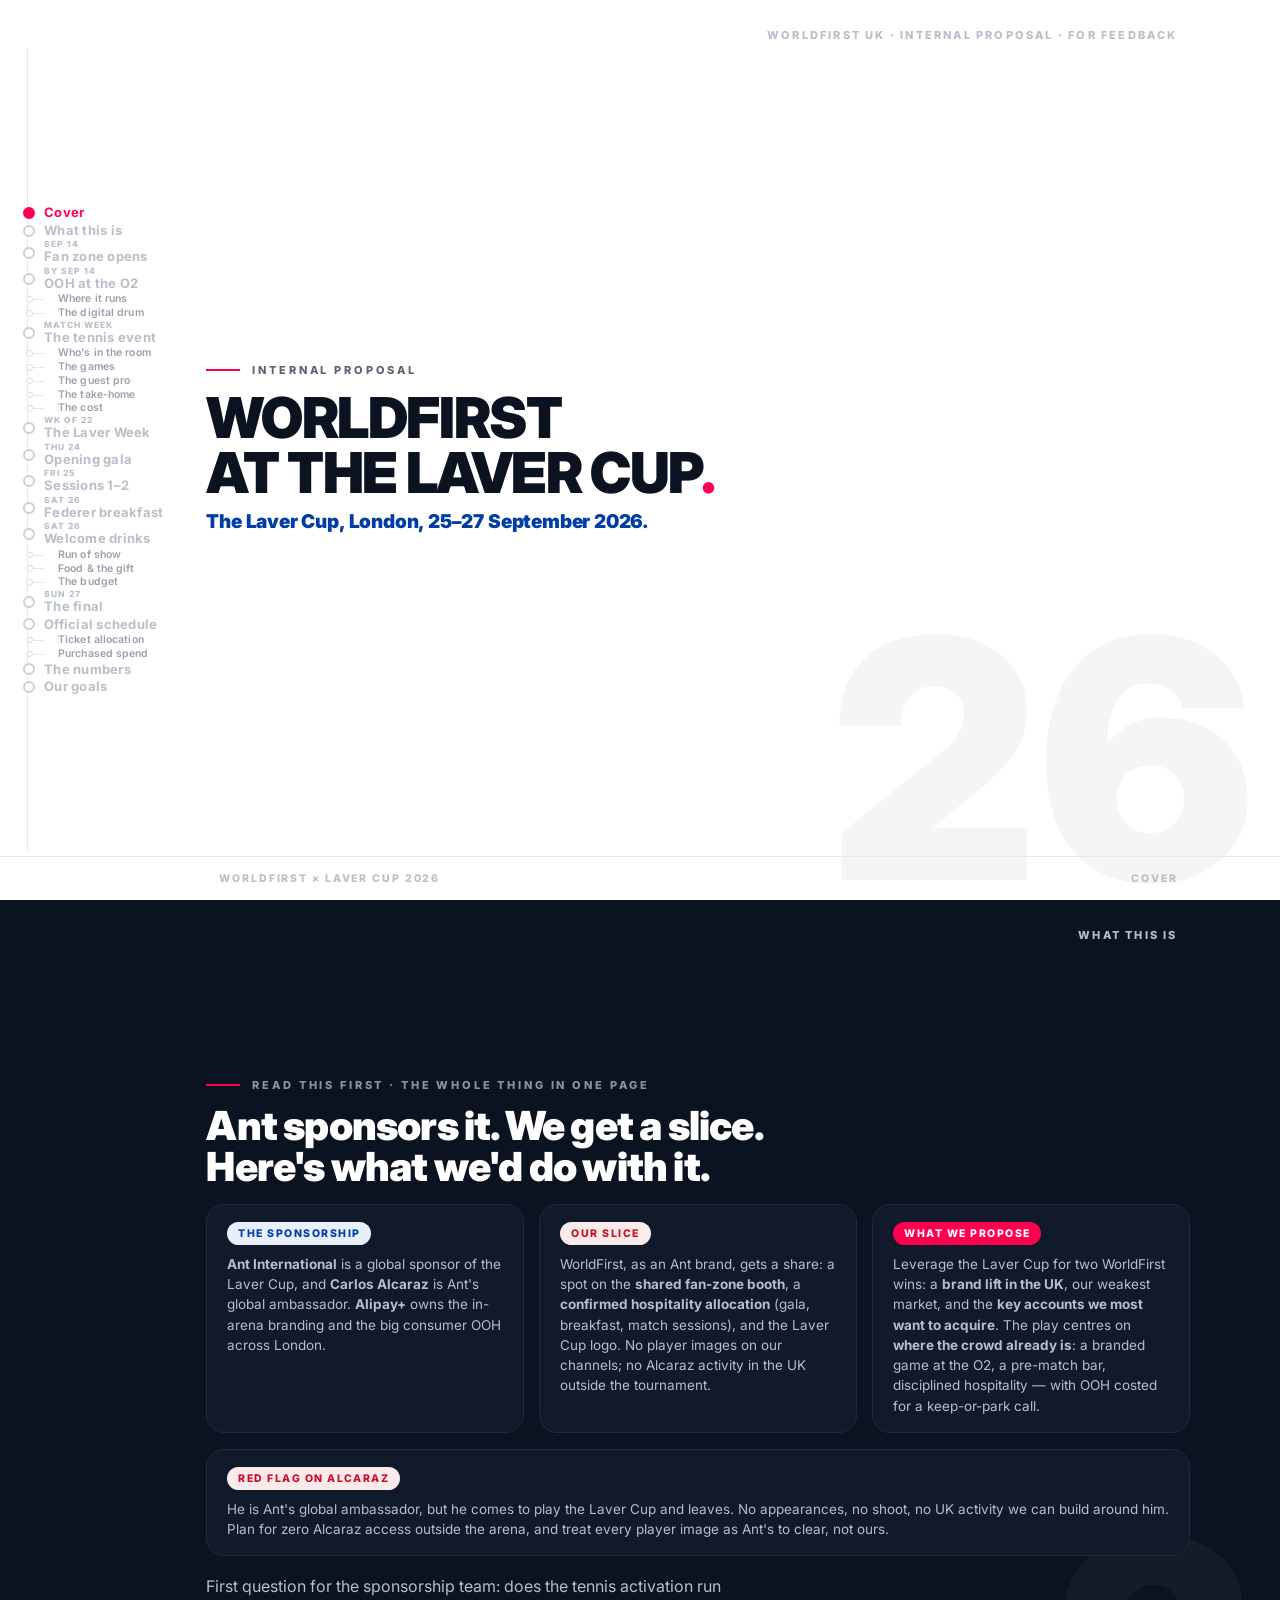
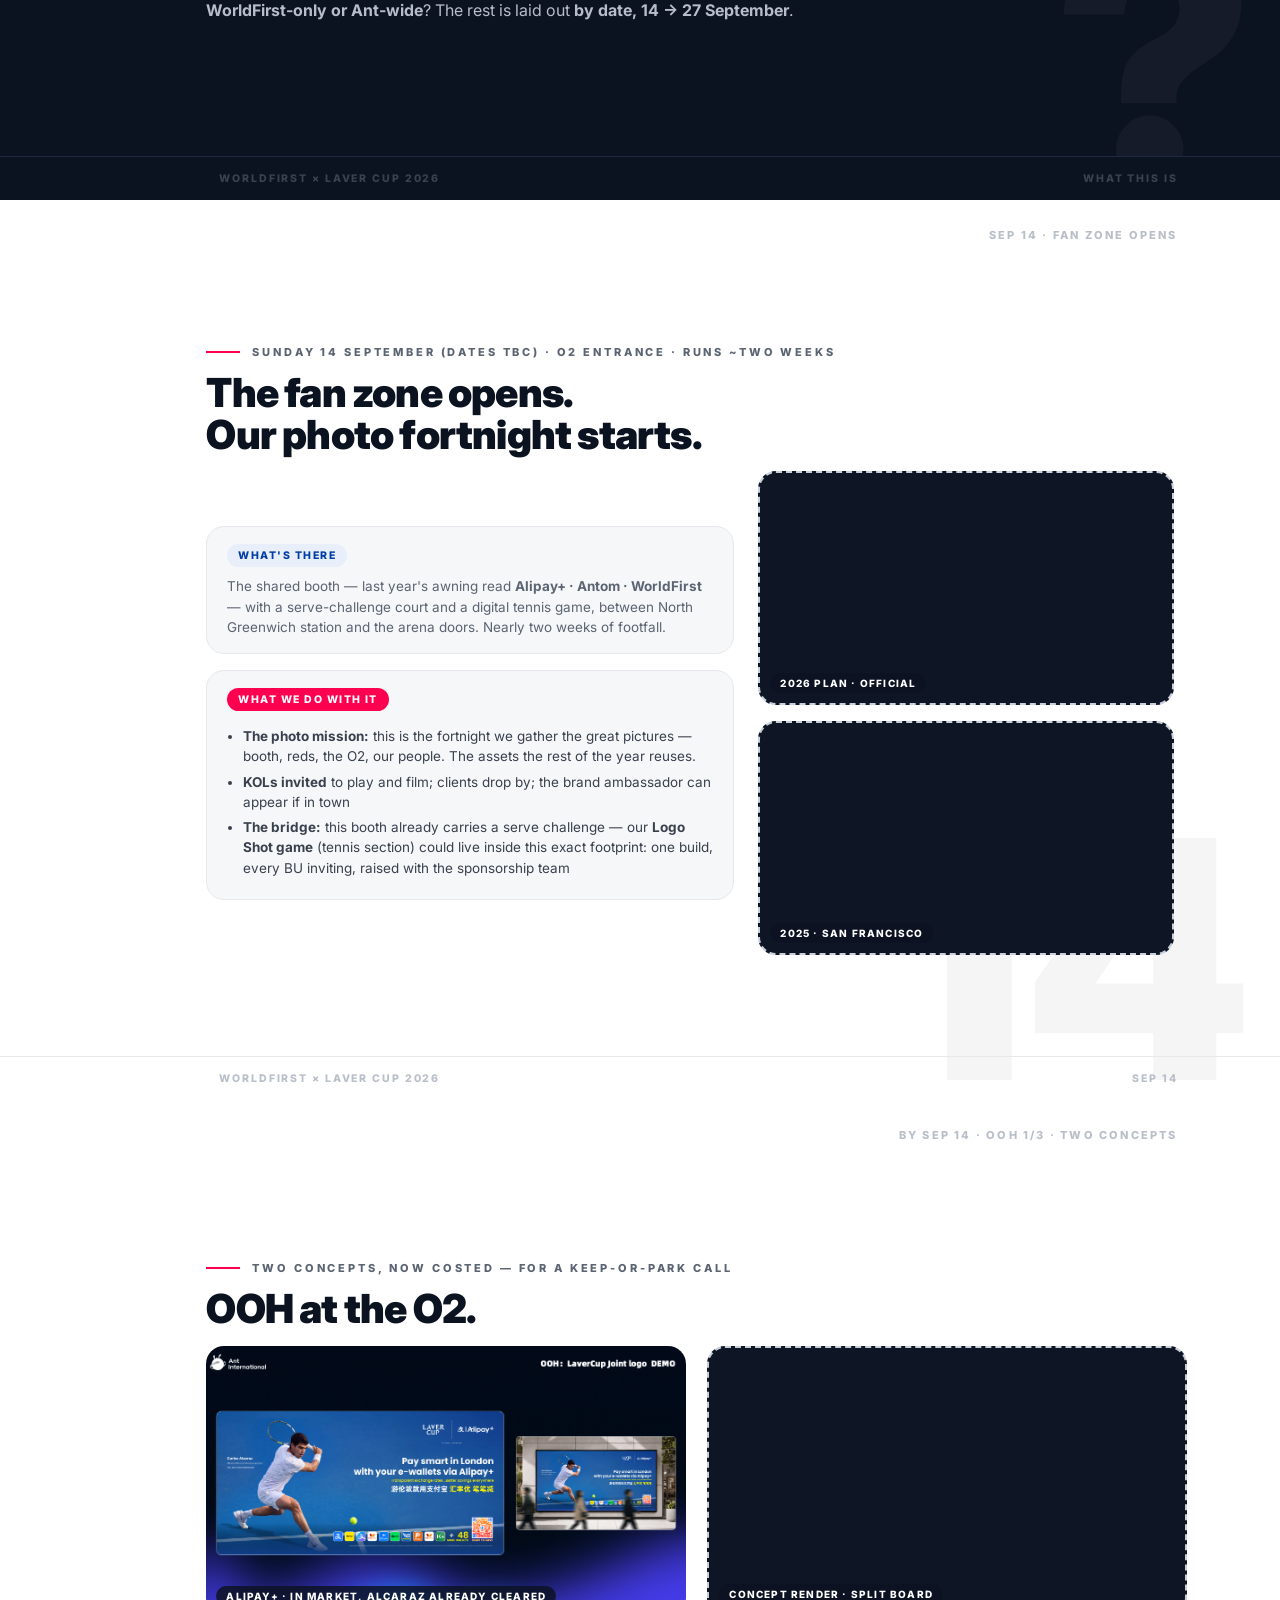
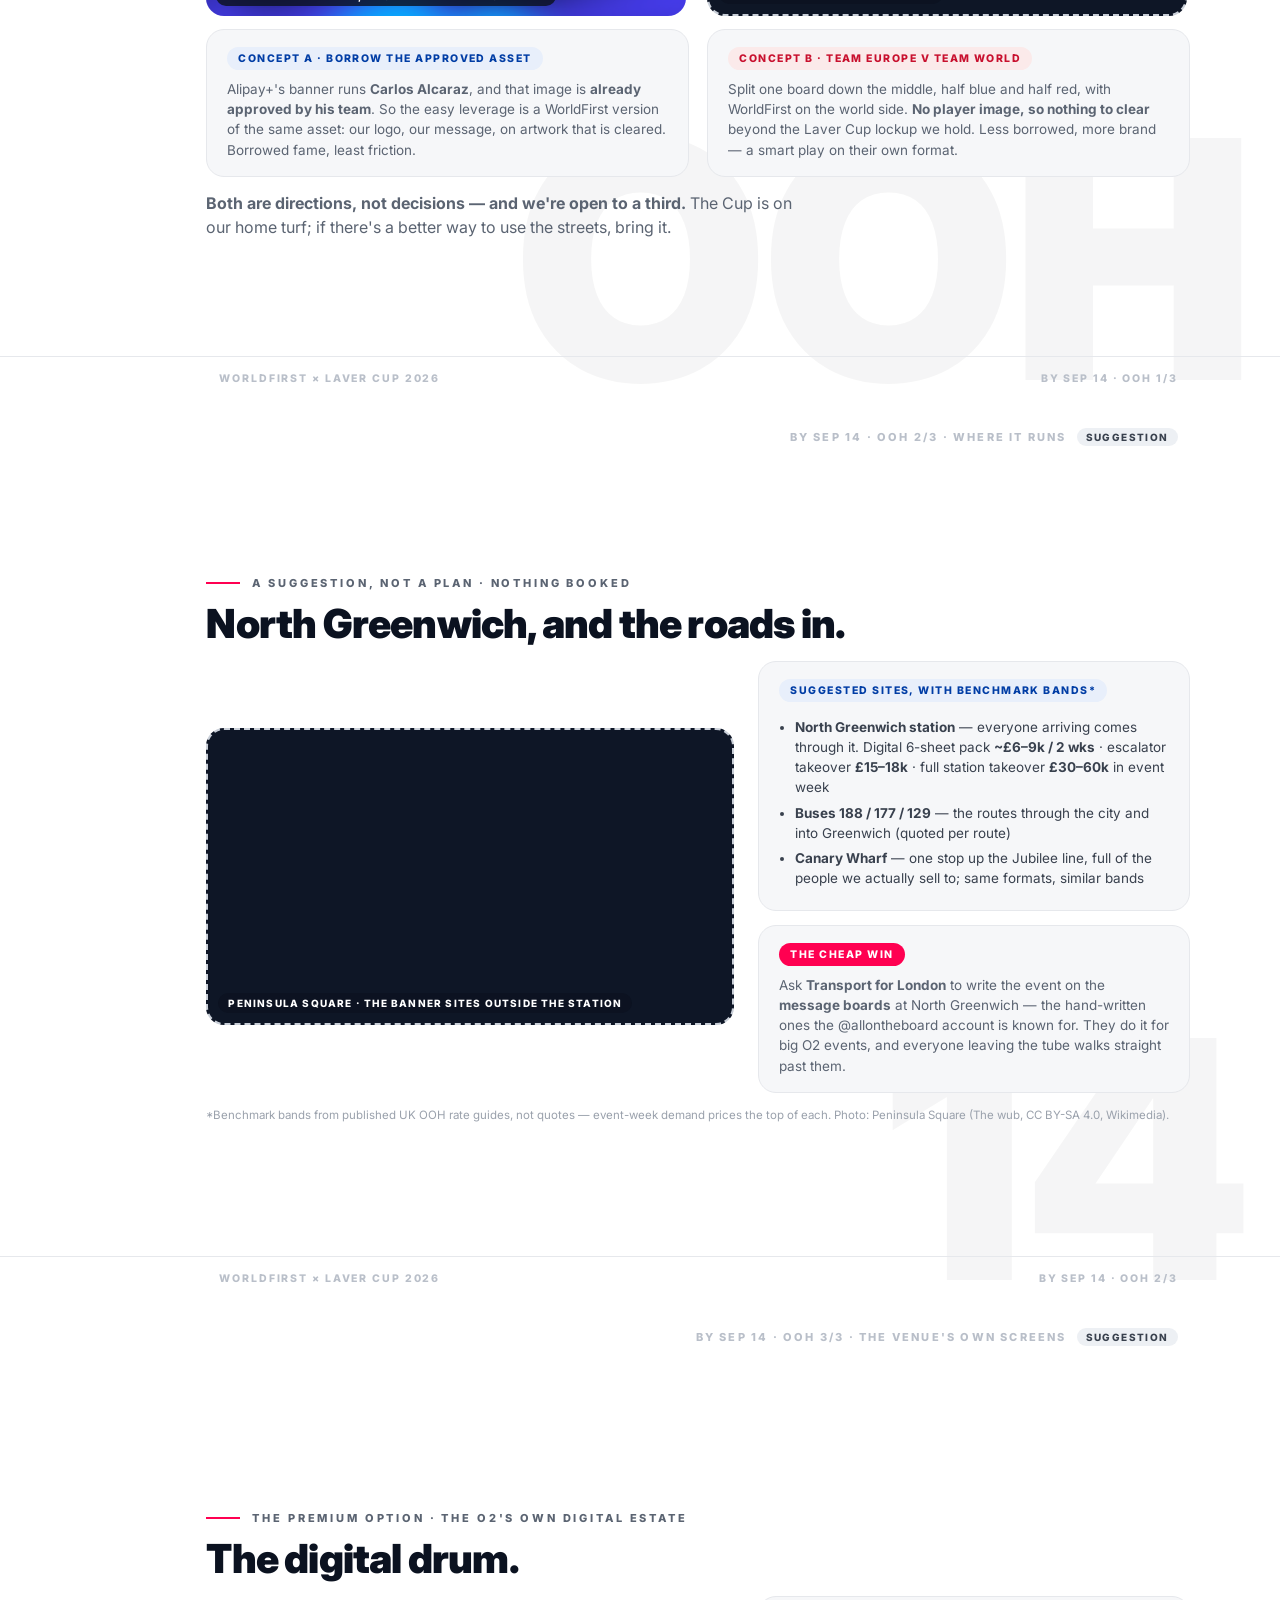
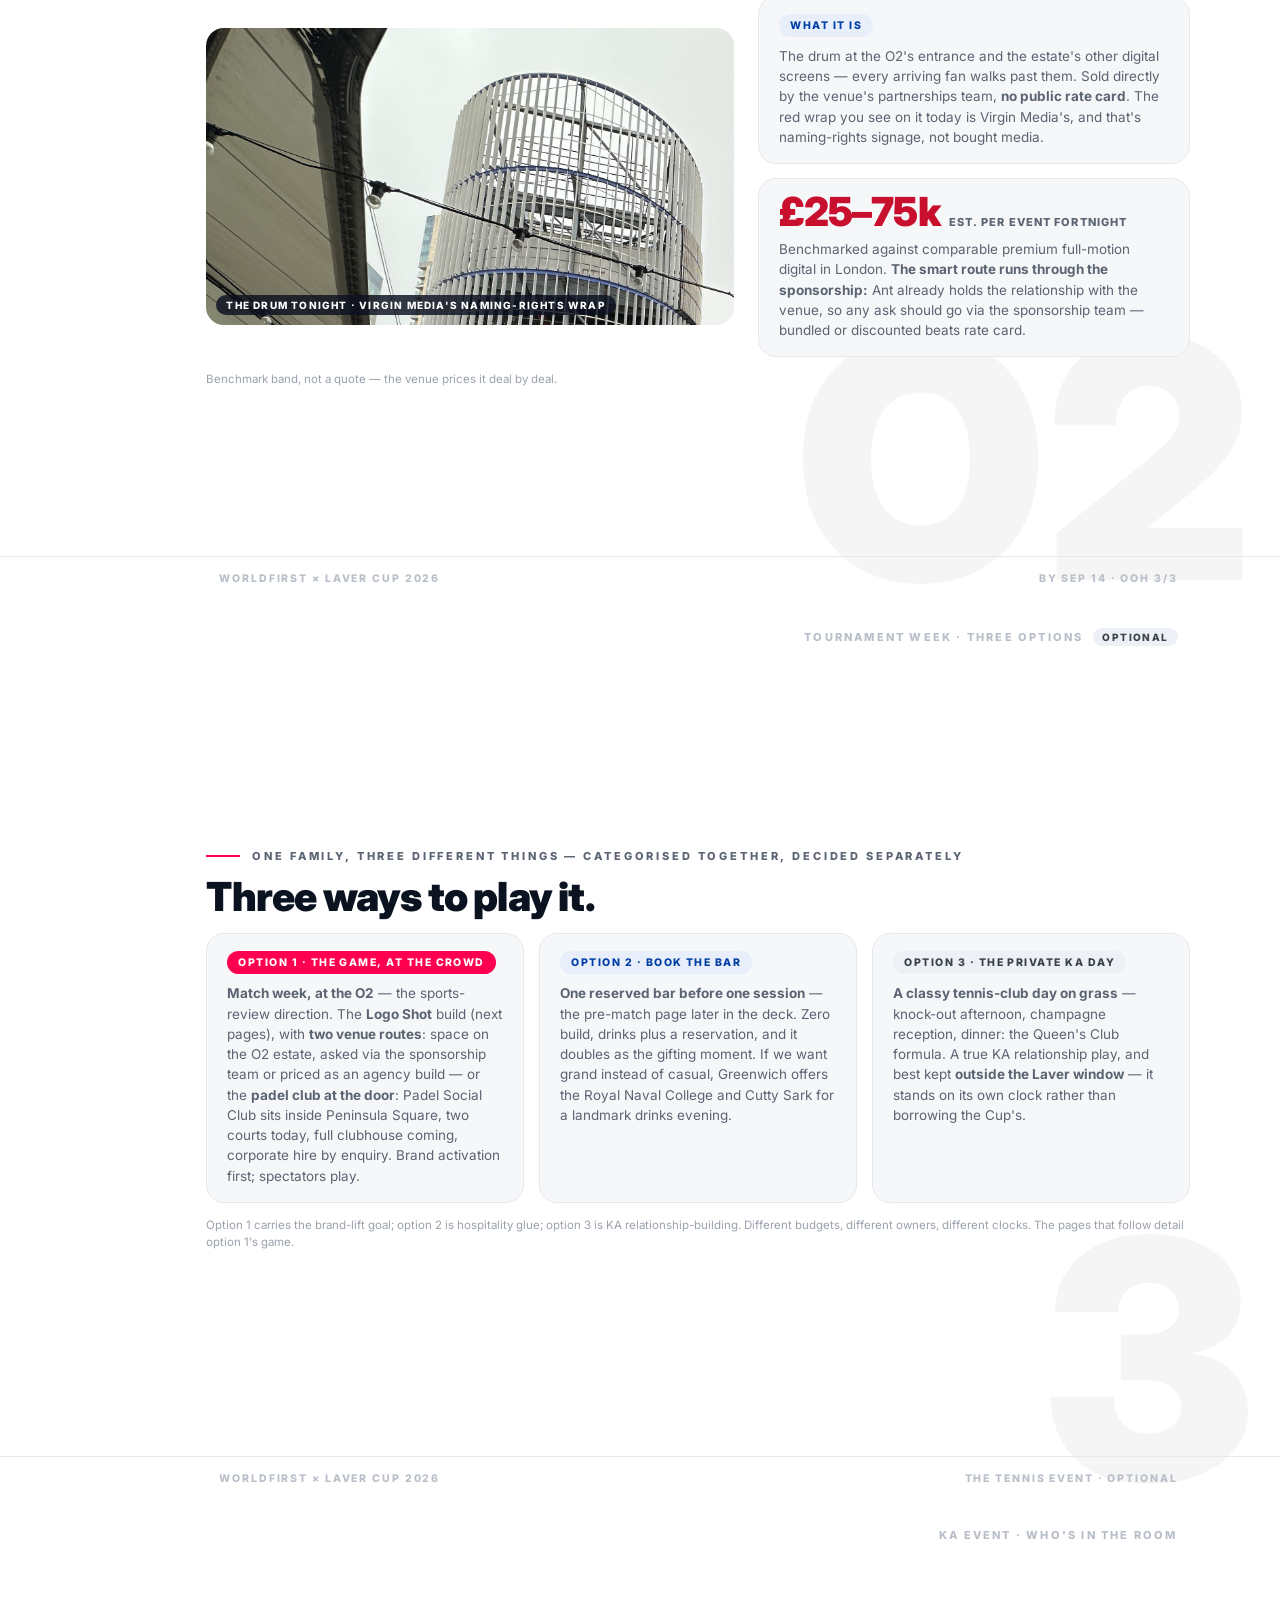
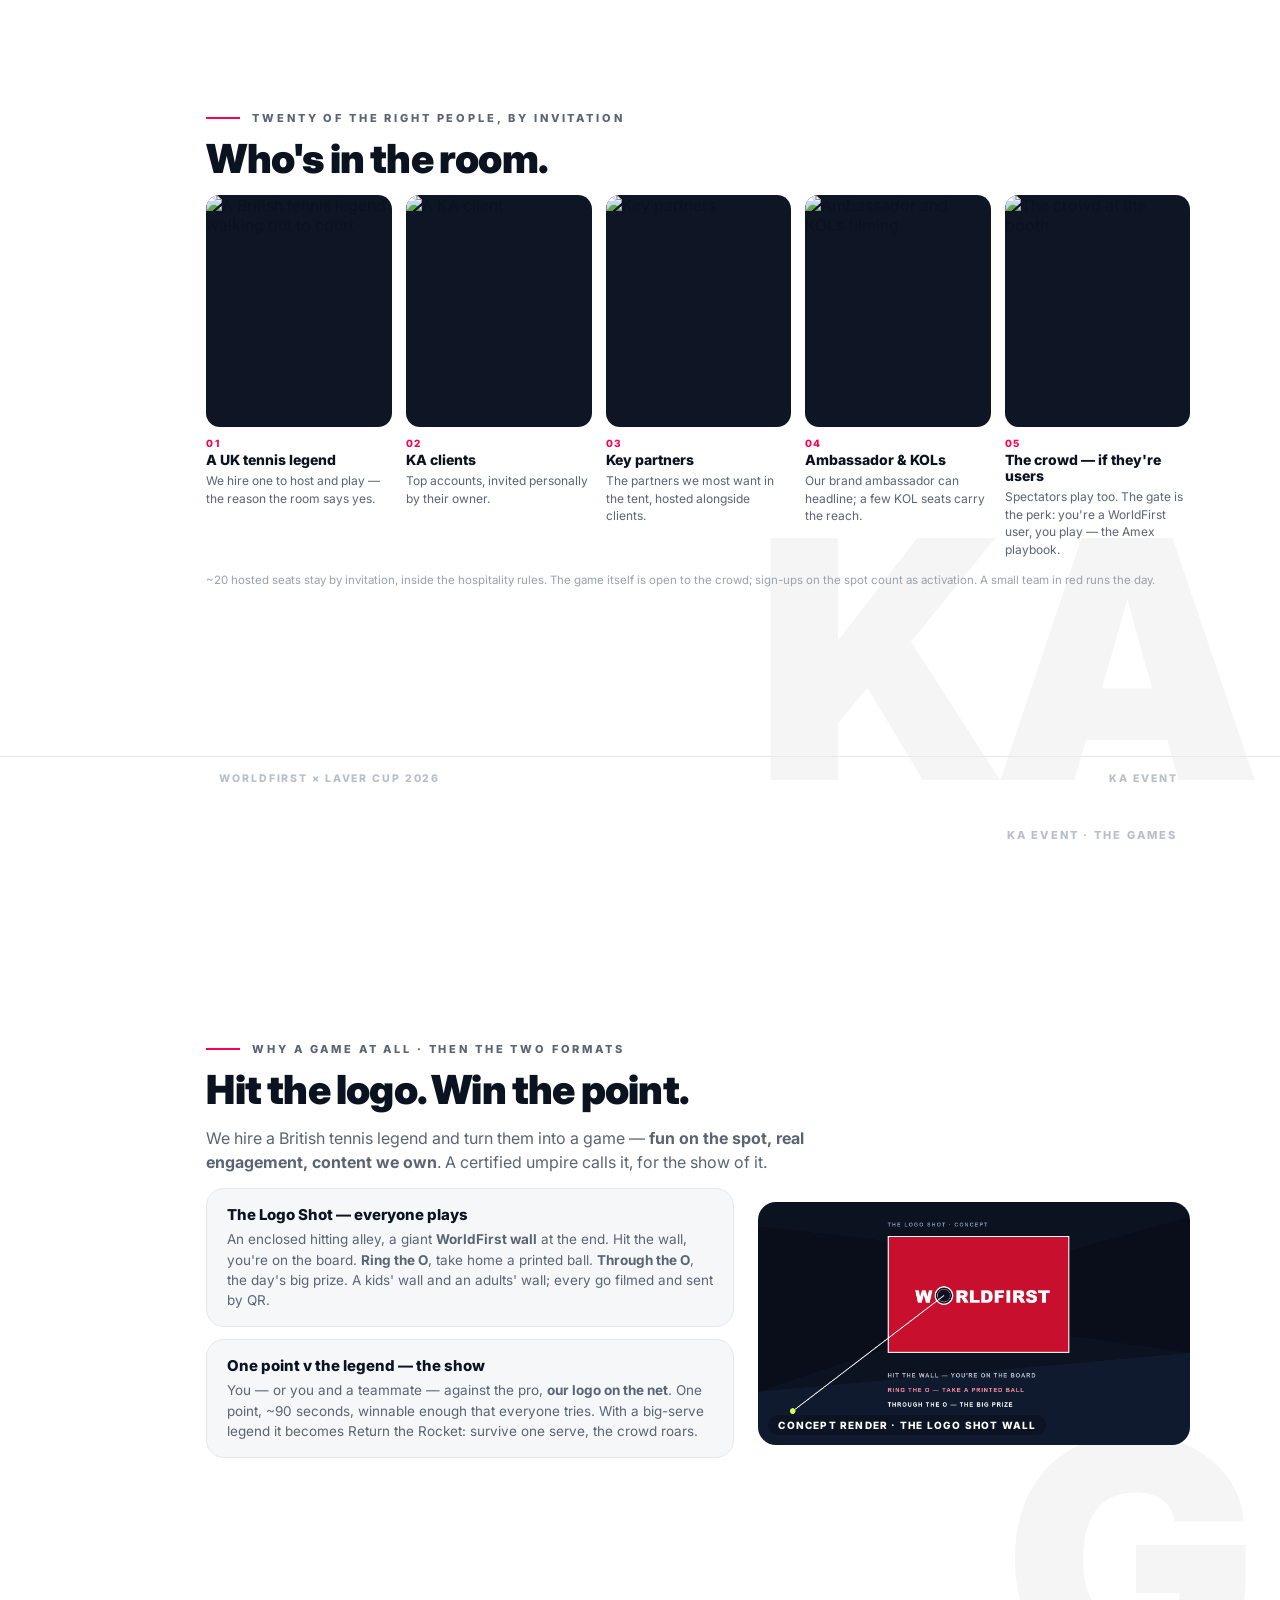
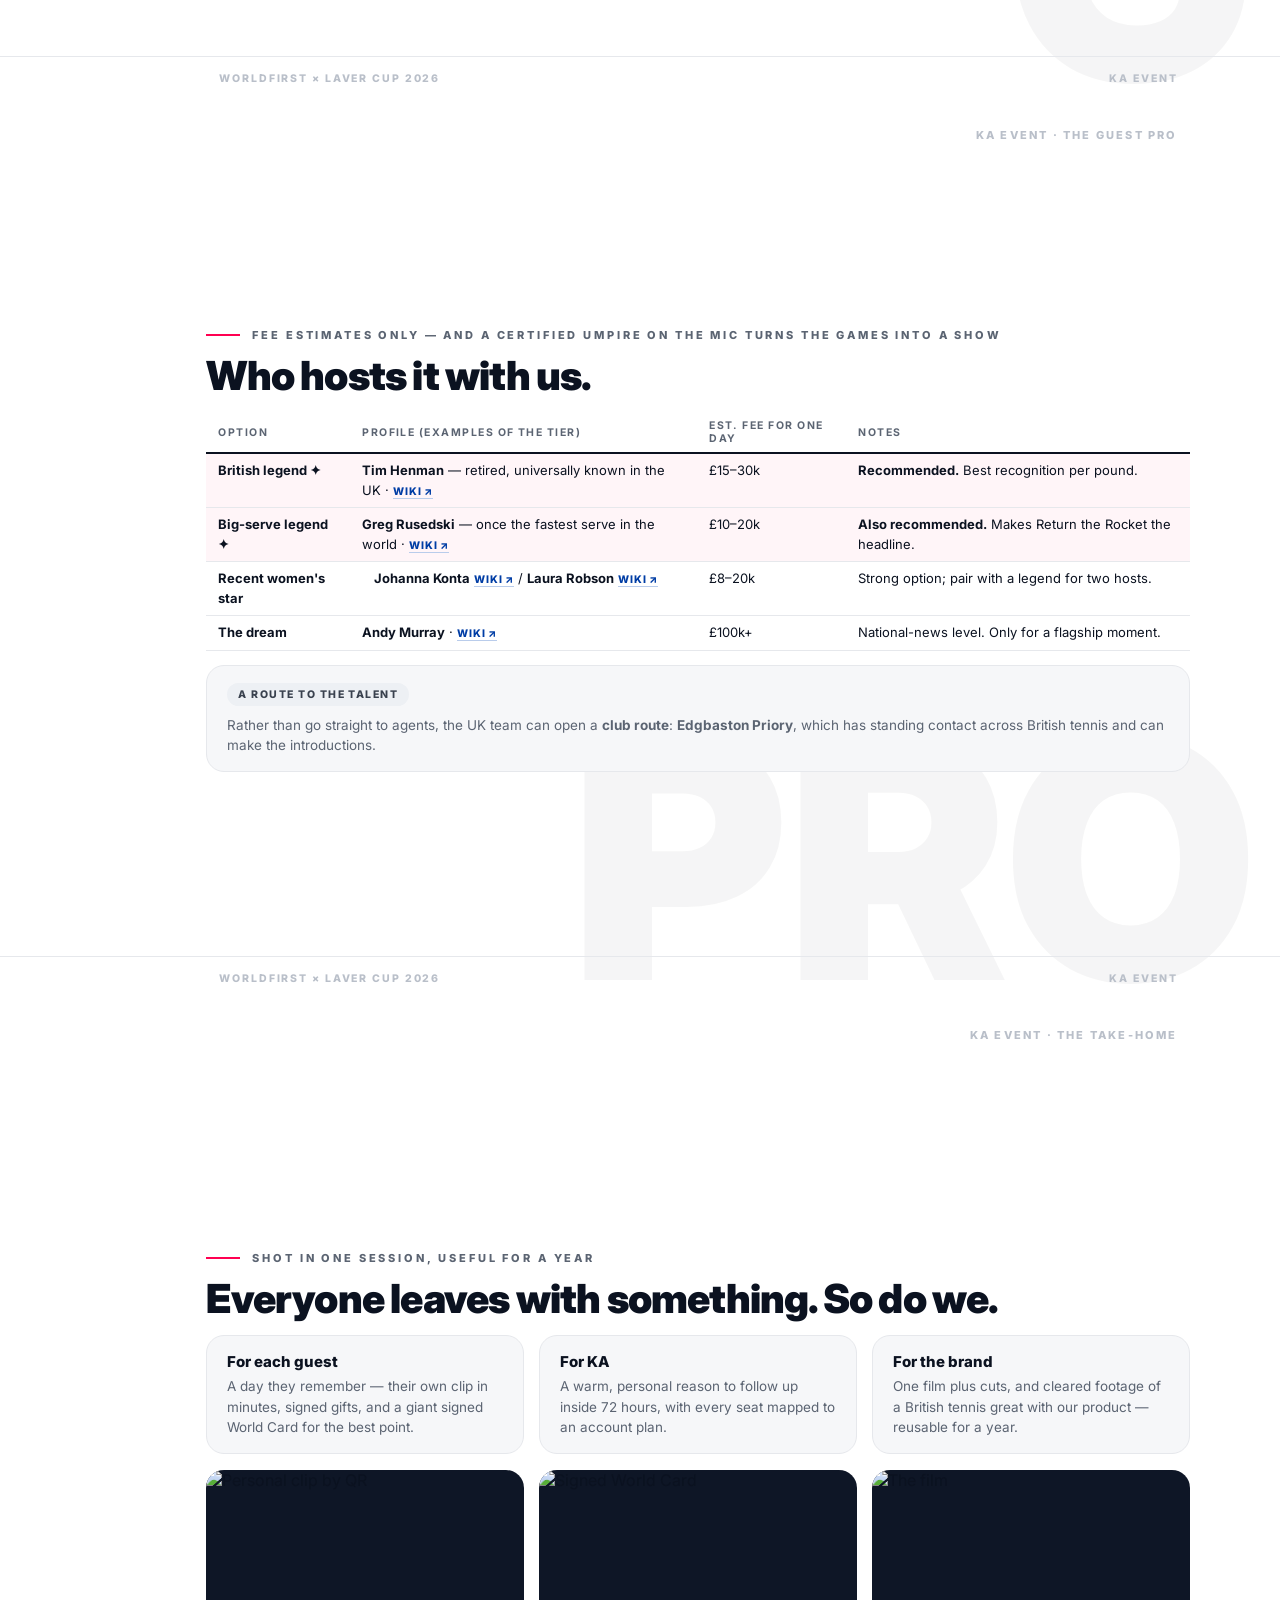
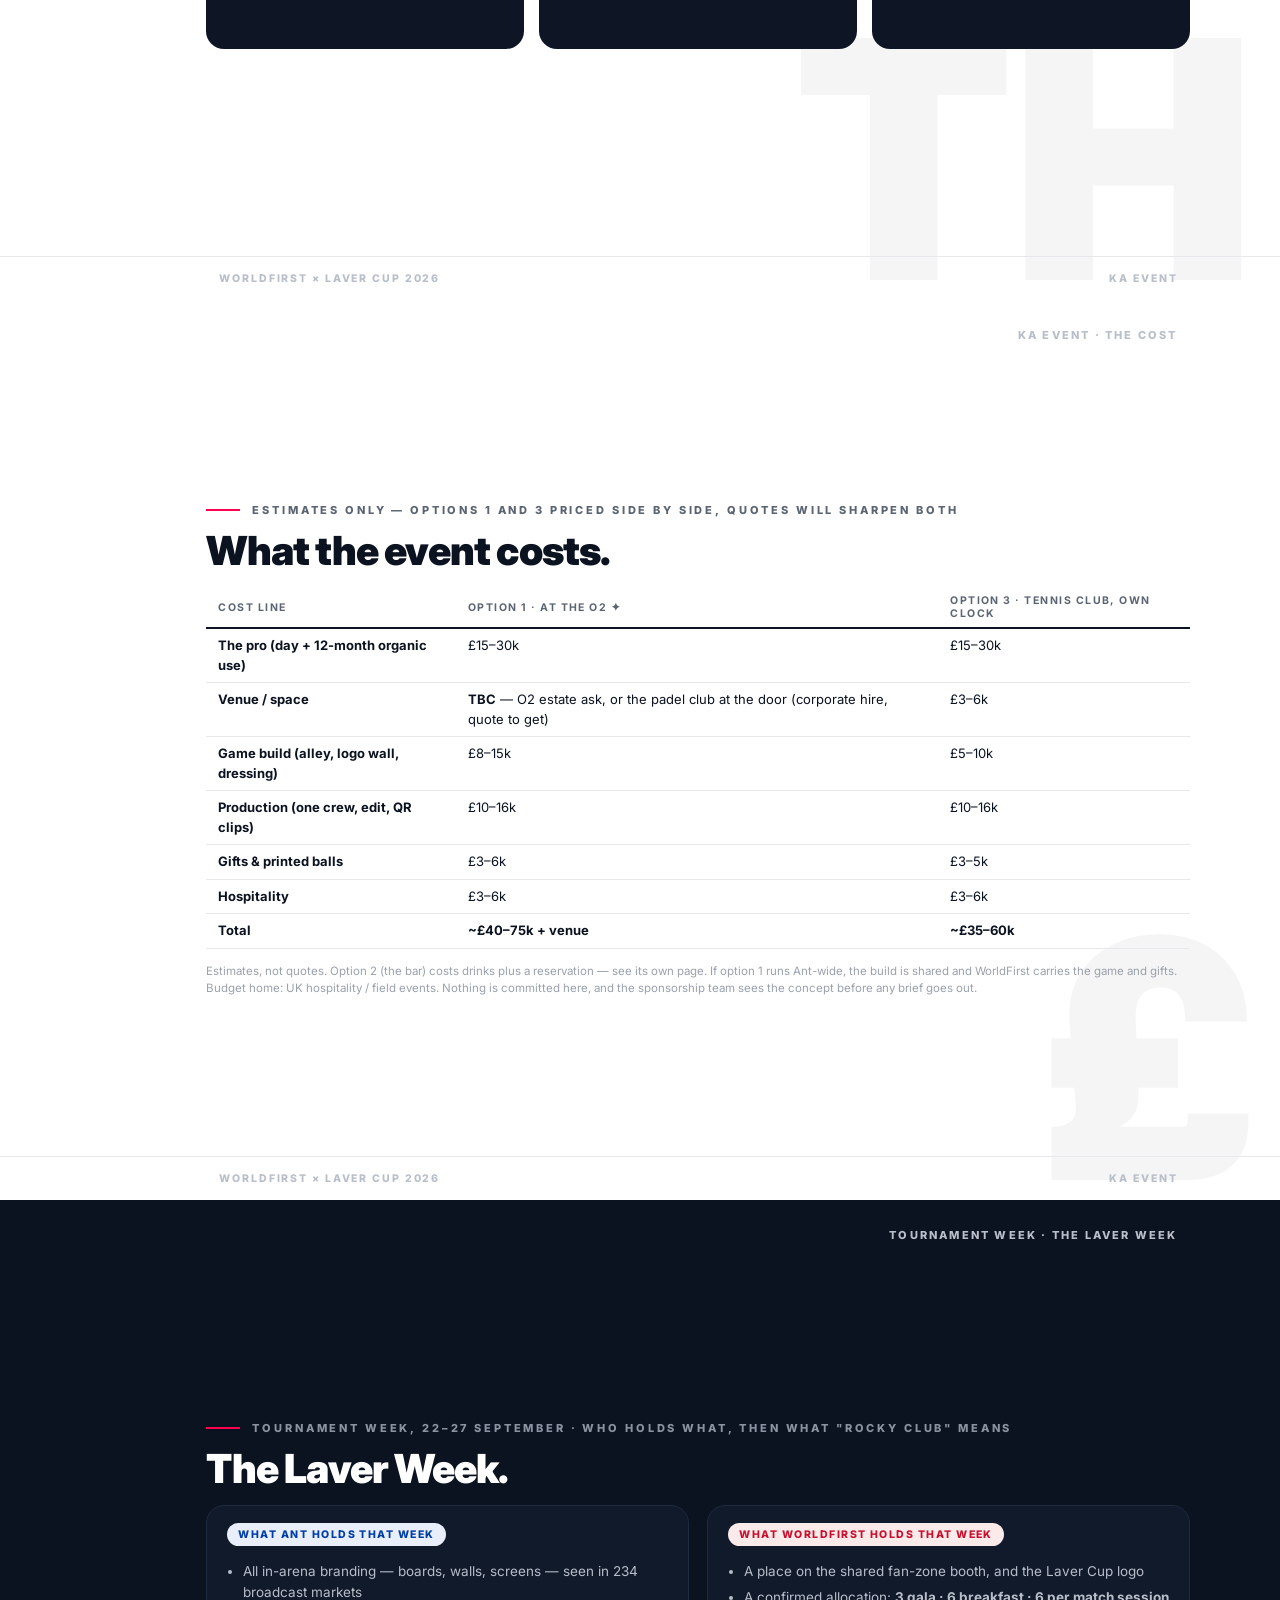
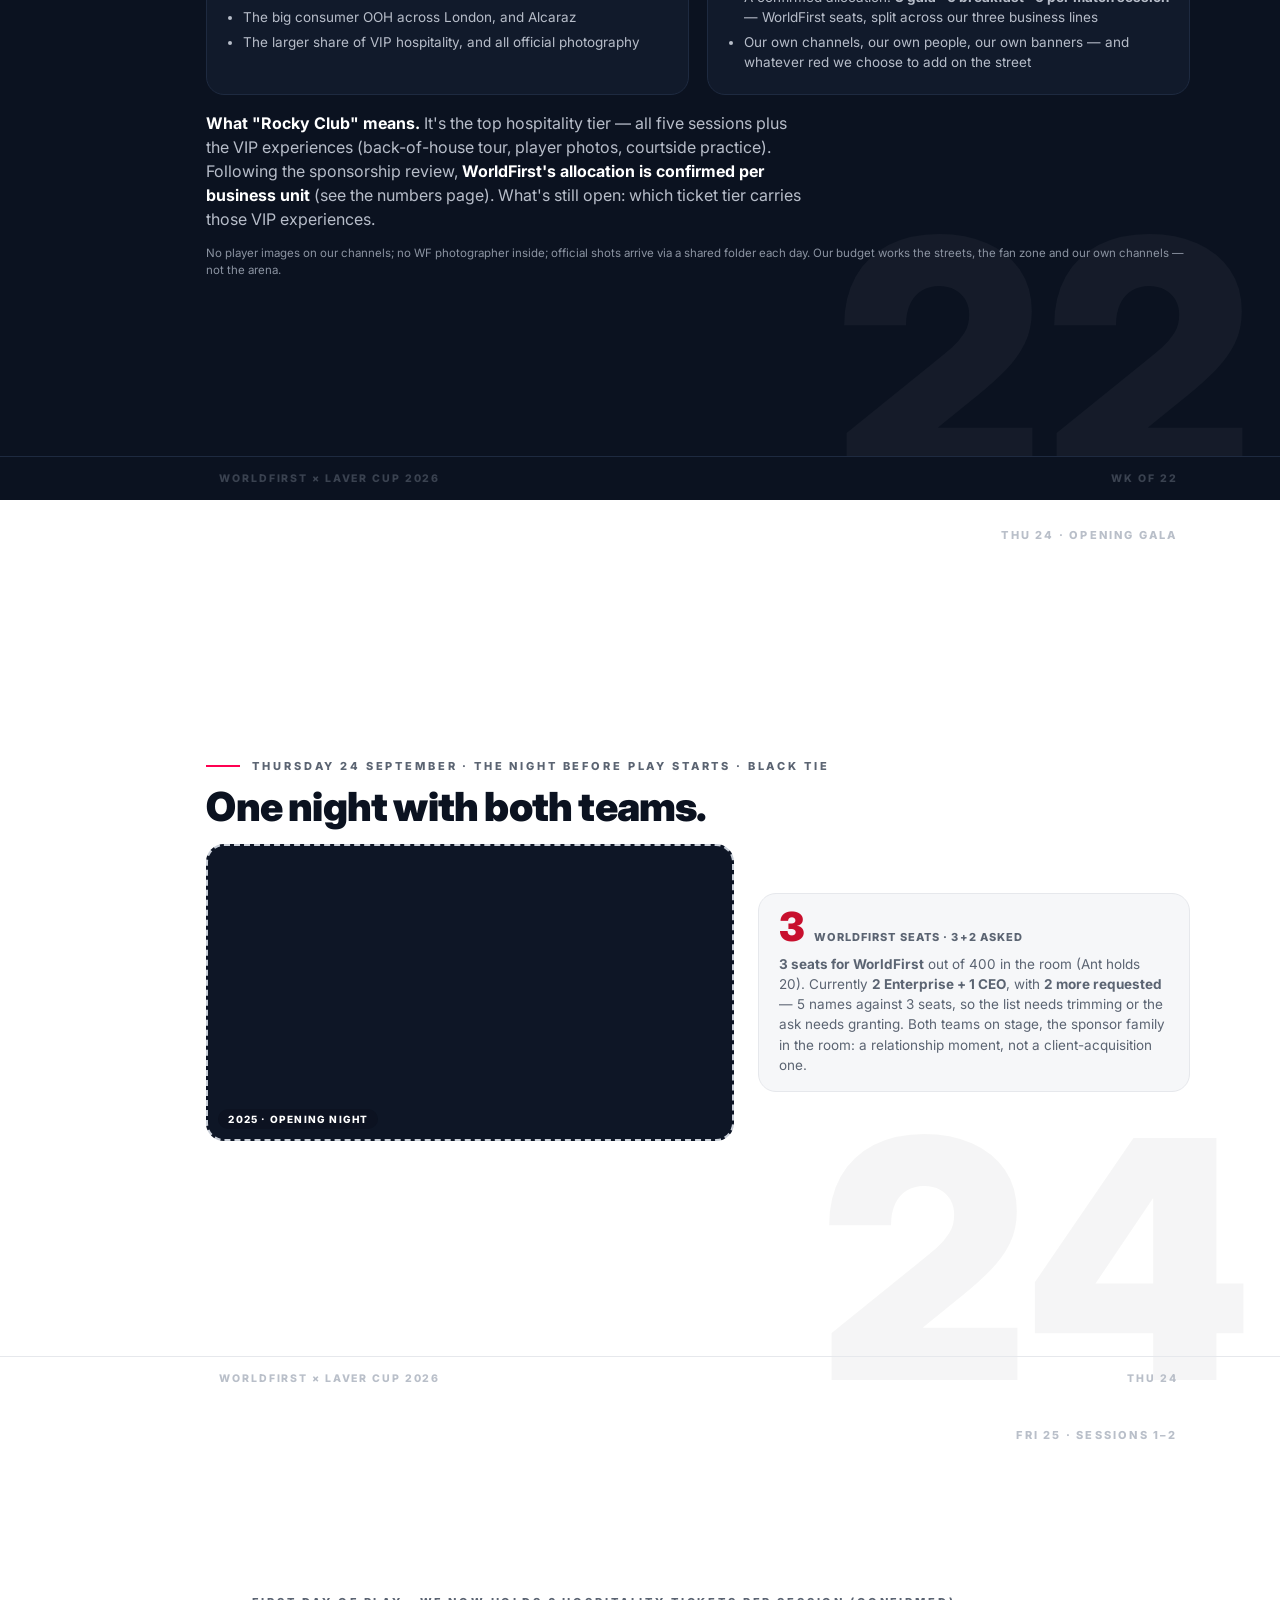
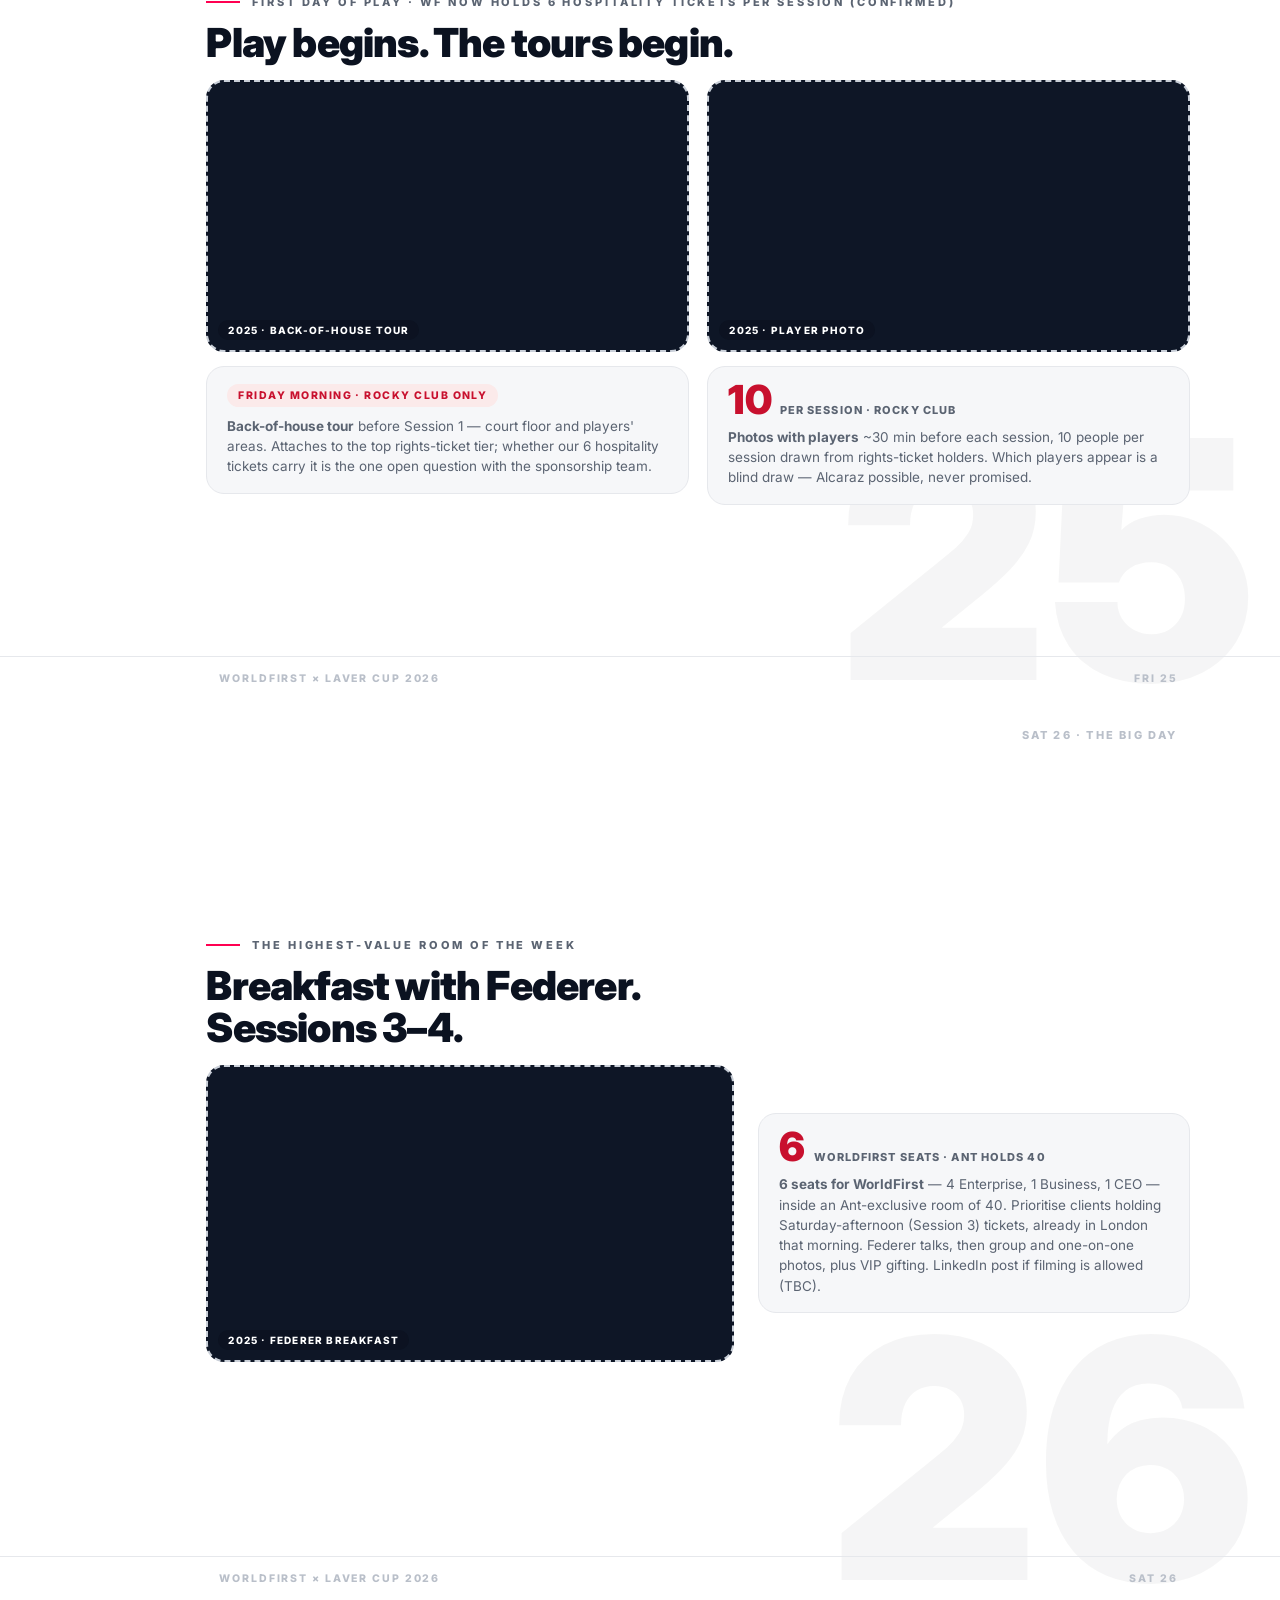
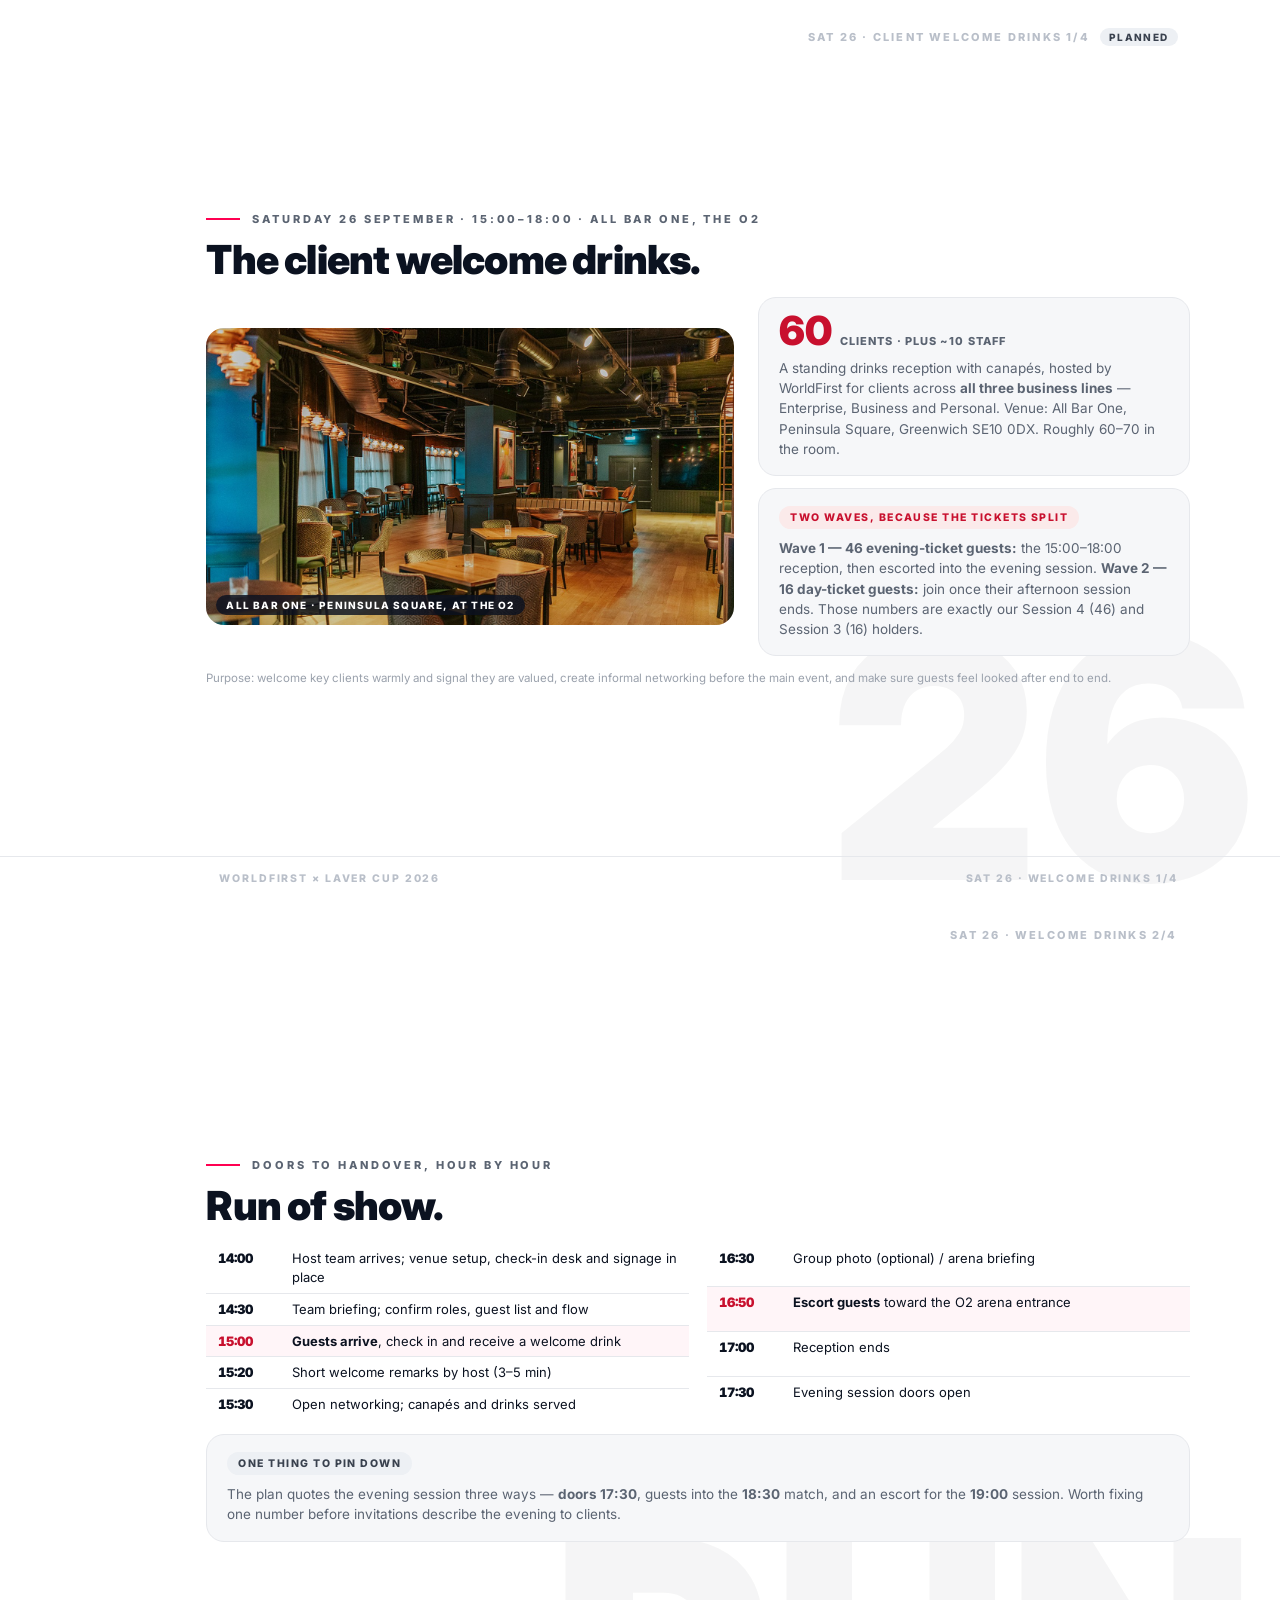
==== commit 55168951: "Add the official Laver Cup plan as a complete section (7 pages) From the Laver Cup Overview doc — ev" ====
--- a/index.html
+++ b/index.html
@@ -26,11 +26,17 @@
   <a href="#s-keep" class="sub">The take-home</a>
   <a href="#s-cost" class="sub">The cost</a>
   <a href="#s-arena"><span class="dt">Wk of 22</span><span class="dd">The Laver Week</span></a>
-  <a href="#s-0924"><span class="dt">Wed 24</span><span class="dd">Opening gala</span></a>
-  <a href="#s-bar"><span class="dt">Match days</span><span class="dd">Pre-match bar</span></a>
+  <a href="#s-0924"><span class="dt">Thu 24</span><span class="dd">Opening gala</span></a>
   <a href="#s-0925"><span class="dt">Fri 25</span><span class="dd">Sessions 1–2</span></a>
   <a href="#s-0926"><span class="dt">Sat 26</span><span class="dd">Federer breakfast</span></a>
+  <a href="#s-drinks"><span class="dt">Sat 26</span><span class="dd">Welcome drinks</span></a>
+  <a href="#s-drinks2" class="sub">Run of show</a>
+  <a href="#s-drinks3" class="sub">Food &amp; the gift</a>
+  <a href="#s-drinks4" class="sub">The budget</a>
   <a href="#s-0927"><span class="dt">Sun 27</span><span class="dd">The final</span></a>
+  <a href="#s-official"><span class="dd">Official schedule</span></a>
+  <a href="#s-tickets" class="sub">Ticket allocation</a>
+  <a href="#s-spend" class="sub">Purchased spend</a>
   <a href="#s-nums"><span class="dd">The numbers</span></a>
   <a href="#s-goals"><span class="dd">Our goals</span></a>
 </nav>
@@ -61,7 +67,7 @@
       </div>
       <div class="card">
         <span class="chip red">Our slice</span>
-        <p>WorldFirst, as an Ant brand, gets a share: a spot on the <b>shared fan-zone booth</b>, a <b>confirmed per-BU hospitality allocation</b> (gala, breakfast, match sessions), and the Laver Cup logo. No player images on our channels; no Alcaraz activity in the UK outside the tournament.</p>
+        <p>WorldFirst, as an Ant brand, gets a share: a spot on the <b>shared fan-zone booth</b>, a <b>confirmed hospitality allocation</b> (gala, breakfast, match sessions), and the Laver Cup logo. No player images on our channels; no Alcaraz activity in the UK outside the tournament.</p>
       </div>
       <div class="card">
         <span class="chip pink">What we propose</span>
@@ -72,7 +78,7 @@
       <span class="chip red">Red flag on Alcaraz</span>
       <p>He is Ant's global ambassador, but he comes to play the Laver Cup and leaves. No appearances, no shoot, no UK activity we can build around him. Plan for zero Alcaraz access outside the arena, and treat every player image as Ant's to clear, not ours.</p>
     </div>
-    <p class="lead" style="margin-top:18px;color:#B7BDC9">One structural question sits with the sponsorship team first: whether the tennis activation runs <b>WorldFirst-only or Ant-wide</b>, every BU inviting. The rest of this deck is the ideas laid out <b>by date, 14 → 27 September</b> — tell us what to keep.</p>
+    <p class="lead" style="margin-top:18px;color:#B7BDC9">First question for the sponsorship team: does the tennis activation run <b>WorldFirst-only or Ant-wide</b>? The rest is laid out <b>by date, 14 → 27 September</b>.</p>
   </div>
   <div class="strip"><span>WorldFirst × Laver Cup 2026</span><span>WHAT THIS IS</span></div>
 </section>
@@ -131,7 +137,7 @@
         </div>
       </div>
     </div>
-    <p class="lead" style="margin-top:14px"><b>Both are directions, not decisions — and we're open to a third.</b> The Laver Cup is in London, our home turf. If there's a better way to use the streets, bring it.</p>
+    <p class="lead" style="margin-top:14px"><b>Both are directions, not decisions — and we're open to a third.</b> The Cup is on our home turf; if there's a better way to use the streets, bring it.</p>
   </div>
   <div class="strip"><span>WorldFirst × Laver Cup 2026</span><span>BY SEP 14 · OOH 1/3</span></div>
 </section>
@@ -160,7 +166,7 @@
         </div>
       </div>
     </div>
-    <p class="foot">*Benchmark bands from published UK OOH rate guides (TfL inventory sold by Global) — not quotes; event-week demand prices the top of each band. Photo: Peninsula Square, North Greenwich (The wub, CC BY-SA 4.0, via Wikimedia).</p>
+    <p class="foot">*Benchmark bands from published UK OOH rate guides, not quotes — event-week demand prices the top of each. Photo: Peninsula Square (The wub, CC BY-SA 4.0, Wikimedia).</p>
   </div>
   <div class="strip"><span>WorldFirst × Laver Cup 2026</span><span>BY SEP 14 · OOH 2/3</span></div>
 </section>
@@ -173,7 +179,7 @@
     <div class="kicker">The premium option · the O2's own digital estate</div>
     <h2>The digital drum.</h2>
     <div class="hero2">
-      <figure class="pic r169"><span class="cap2">The entrance drum · the LED band wraps this cylinder</span><img src="img/ooh-drum.jpg" alt="The drum structure at the O2 entrance that carries the digital LED wrap" loading="lazy" onerror="this.closest('figure').classList.add('ph');this.style.display='none'"></figure>
+      <figure class="pic r169"><span class="cap2">The drum tonight · Virgin Media's naming-rights wrap</span><img src="img/ooh-drum.jpg" alt="The digital drum at the O2 entrance at night, wrapped in Virgin Media red" loading="lazy" onerror="this.closest('figure').classList.add('ph');this.style.display='none'"></figure>
       <div>
         <div class="card" style="margin-bottom:14px">
           <span class="chip blue">What it is</span>
@@ -185,32 +191,33 @@
         </div>
       </div>
     </div>
-    <p class="foot">Benchmark band, not a quote — the venue prices it deal by deal. Photo: the drum from the Stargazer terrace, The O2 (CC BY 4.0, via Wikimedia).</p>
+    <p class="foot">Benchmark band, not a quote — the venue prices it deal by deal.</p>
   </div>
   <div class="strip"><span>WorldFirst × Laver Cup 2026</span><span>BY SEP 14 · OOH 3/3</span></div>
 </section>
 
 <!-- SEP 16-18 · KA TENNIS EVENT -->
 <section class="slide" id="s-ka">
-  <div class="num">TOURNAMENT WEEK · VENUE PENDING<span class="optchip">Optional</span></div>
-  <div class="ghost">KA</div>
-  <div class="wrap">
-    <div class="kicker">Match week, at the O2 — where the crowd already is</div>
-    <h2>The tennis event, at the Cup.</h2>
-    <div class="hero2" style="grid-template-columns:.9fr 1.1fr">
-      <div>
-        <p class="lead" style="margin-bottom:14px">One court-side game build at the O2 on match days: a hired British tennis great, short winnable games, and a crowd that's already there. <b>KA clients and partners are hosted through it; spectators play too.</b> Brand activation first — the room is the bonus.</p>
-        <div class="card" style="margin-bottom:12px">
-          <span class="chip pink">The gating question</span>
-          <p><b>Court or space at the O2 estate on match days.</b> Two channels in parallel: the organisers via the sponsorship team, and an agency quote for a temporary build near the entrance.</p>
-        </div>
-        <div class="card">
-          <span class="chip grey">Kept open</span>
-          <p>If the venue fails, the fallback is a <b>private-club version the week before</b> — run as our own event, no Laver tie needed.</p>
-        </div>
-      </div>
-      <figure class="pic r169"><img src="img/v01.jpg" alt="A tennis event" loading="lazy"></figure>
-    </div>
+  <div class="num">TOURNAMENT WEEK · THREE OPTIONS<span class="optchip">Optional</span></div>
+  <div class="ghost">3</div>
+  <div class="wrap">
+    <div class="kicker">One family, three different things — categorised together, decided separately</div>
+    <h2>Three ways to play it.</h2>
+    <div class="grid3">
+      <div class="card">
+        <span class="chip pink">Option 1 · The game, at the crowd</span>
+        <p><b>Match week, at the O2</b> — the sports-review direction. The <b>Logo Shot</b> build (next pages), with <b>two venue routes</b>: space on the O2 estate, asked via the sponsorship team or priced as an agency build — or the <b>padel club at the door</b>: Padel Social Club sits inside Peninsula Square, two courts today, full clubhouse coming, corporate hire by enquiry. Brand activation first; spectators play.</p>
+      </div>
+      <div class="card">
+        <span class="chip blue">Option 2 · Book the bar</span>
+        <p><b>One reserved bar before one session</b> — the pre-match page later in the deck. Zero build, drinks plus a reservation, and it doubles as the gifting moment. If we want grand instead of casual, Greenwich offers the Royal Naval College and Cutty Sark for a landmark drinks evening.</p>
+      </div>
+      <div class="card">
+        <span class="chip grey">Option 3 · The private KA day</span>
+        <p><b>A classy tennis-club day on grass</b> — knock-out afternoon, champagne reception, dinner: the Queen's Club formula. A true KA relationship play, and best kept <b>outside the Laver window</b> — it stands on its own clock rather than borrowing the Cup's.</p>
+      </div>
+    </div>
+    <p class="foot">Option 1 carries the brand-lift goal; option 2 is hospitality glue; option 3 is KA relationship-building. Different budgets, different owners, different clocks. The pages that follow detail option 1's game.</p>
   </div>
   <div class="strip"><span>WorldFirst × Laver Cup 2026</span><span>THE TENNIS EVENT · OPTIONAL</span></div>
 </section>
@@ -336,19 +343,19 @@
   <div class="num">KA EVENT · THE COST</div>
   <div class="ghost">£</div>
   <div class="wrap">
-    <div class="kicker">Estimates only — two venue scenarios, quotes will sharpen both</div>
+    <div class="kicker">Estimates only — options 1 and 3 priced side by side, quotes will sharpen both</div>
     <h2>What the event costs.</h2>
     <table class="tbl">
-      <tr><th>Cost line</th><th>At the O2 (target) ✦</th><th>Private club (fallback)</th></tr>
+      <tr><th>Cost line</th><th>Option 1 · at the O2 ✦</th><th>Option 3 · tennis club, own clock</th></tr>
       <tr><td>The pro (day + 12-month organic use)</td><td>£15–30k</td><td>£15–30k</td></tr>
-      <tr><td>Venue / space</td><td><b>TBC — the gating item</b></td><td>£3–6k</td></tr>
+      <tr><td>Venue / space</td><td><b>TBC</b> — O2 estate ask, or the padel club at the door (corporate hire, quote to get)</td><td>£3–6k</td></tr>
       <tr><td>Game build (alley, logo wall, dressing)</td><td>£8–15k</td><td>£5–10k</td></tr>
       <tr><td>Production (one crew, edit, QR clips)</td><td>£10–16k</td><td>£10–16k</td></tr>
       <tr><td>Gifts &amp; printed balls</td><td>£3–6k</td><td>£3–5k</td></tr>
       <tr><td>Hospitality</td><td>£3–6k</td><td>£3–6k</td></tr>
       <tr><td><b>Total</b></td><td><b>~£40–75k + venue</b></td><td><b>~£35–60k</b></td></tr>
     </table>
-    <p class="foot">Estimates, not quotes. If it runs Ant-wide, the build is shared and WorldFirst carries the game and gifts. Budget home: UK hospitality / field events. Nothing is committed here, and the sponsorship team sees the concept before any brief goes out.</p>
+    <p class="foot">Estimates, not quotes. Option 2 (the bar) costs drinks plus a reservation — see its own page. If option 1 runs Ant-wide, the build is shared and WorldFirst carries the game and gifts. Budget home: UK hospitality / field events. Nothing is committed here, and the sponsorship team sees the concept before any brief goes out.</p>
   </div>
   <div class="strip"><span>WorldFirst × Laver Cup 2026</span><span>KA EVENT</span></div>
 </section>
@@ -373,7 +380,7 @@
         <span class="chip red">What WorldFirst holds that week</span>
         <ul>
           <li>A place on the shared fan-zone booth, and the Laver Cup logo</li>
-          <li>A confirmed per-BU allocation: <b>3 gala · 6 breakfast · 6 per match session</b> (each incl. the BU GM)</li>
+          <li>A confirmed allocation: <b>3 gala · 6 breakfast · 6 per match session</b> — WorldFirst seats, split across our three business lines</li>
           <li>Our own channels, our own people, our own banners — and whatever red we choose to add on the street</li>
         </ul>
       </div>
@@ -386,45 +393,20 @@
 
 <!-- WED 24 · GALA -->
 <section class="slide" id="s-0924">
-  <div class="num">WED 24 · OPENING GALA</div>
+  <div class="num">THU 24 · OPENING GALA</div>
   <div class="ghost">24</div>
   <div class="wrap">
-    <div class="kicker">The night before play starts · black tie</div>
+    <div class="kicker">Thursday 24 September · the night before play starts · black tie</div>
     <h2>One night with both teams.</h2>
     <div class="hero2">
       <figure class="pic r169"><span class="cap2">2025 · opening night</span><img src="img/lc-gala.jpg" alt="Opening night gala" loading="lazy" onerror="this.closest('figure').classList.add('ph');this.style.display='none'"></figure>
       <div class="card">
-        <div class="numhi"><span class="n">3</span><span class="u">per BU · incl. GM</span></div>
-        <p><b>Confirmed: 3 seats per BU, including the BU GM</b> — so about two client seats. Both teams on stage, the sponsor family in the room. A relationship moment, not a client-acquisition one; leadership decides the two.</p>
-      </div>
-    </div>
-  </div>
-  <div class="strip"><span>WorldFirst × Laver Cup 2026</span><span>WED 24</span></div>
-</section>
-
-<!-- MATCH DAYS · PRE-MATCH BAR -->
-<section class="slide" id="s-bar">
-  <div class="num">MATCH DAYS · THE PRE-MATCH BAR</div>
-  <div class="ghost">BAR</div>
-  <div class="wrap">
-    <div class="kicker">One bar, one day, before a session — nothing to build</div>
-    <h2>The pre-match bar.</h2>
-    <div class="hero2">
-      <figure class="pic r169"><span class="cap2">The O2's terrace bars · reservable, at the door</span><img src="img/o2-bar.jpg" alt="A terrace bar at the O2 entrance" loading="lazy" onerror="this.closest('figure').classList.add('ph');this.style.display='none'"></figure>
-      <div>
-        <div class="card" style="margin-bottom:12px">
-          <span class="chip red">The idea</span>
-          <p>Most of our ticket guests hold seats, not VIP hospitality. So we host the warm-up: <b>one reserved bar on the O2 street before one session</b> — drinks, an hour together, then everyone walks in. The UK team picks the spot and the day; <b>Session 1 works as the launch moment</b>.</p>
-        </div>
-        <div class="card">
-          <span class="chip grey">The gifting moment</span>
-          <p>The bar doubles as the handover: <b>WorldFirst tennis kit</b> — printed balls, sunscreen, a tote, a visor. Our own merch, <b>no Laver Cup logo, so nothing to license</b> (compliance check to run).</p>
-        </div>
-      </div>
-    </div>
-    <p class="foot">Venue options on the estate run from casual terraces to reservable bars; the cost is drinks plus a reservation. Photo: The O2 (CC BY 4.0, via Wikimedia).</p>
-  </div>
-  <div class="strip"><span>WorldFirst × Laver Cup 2026</span><span>MATCH DAYS · PRE-MATCH BAR</span></div>
+        <div class="numhi"><span class="n">3</span><span class="u">WorldFirst seats · 3+2 asked</span></div>
+        <p><b>3 seats for WorldFirst</b> out of 400 in the room (Ant holds 20). Currently <b>2 Enterprise + 1 CEO</b>, with <b>2 more requested</b> — 5 names against 3 seats, so the list needs trimming or the ask needs granting. Both teams on stage, the sponsor family in the room: a relationship moment, not a client-acquisition one.</p>
+      </div>
+    </div>
+  </div>
+  <div class="strip"><span>WorldFirst × Laver Cup 2026</span><span>THU 24</span></div>
 </section>
 
 <!-- FRI 25 -->
@@ -464,12 +446,141 @@
     <div class="hero2">
       <figure class="pic r169"><span class="cap2">2025 · Federer breakfast</span><img src="img/lc-breakfast.jpg" alt="Federer breakfast" loading="lazy" onerror="this.closest('figure').classList.add('ph');this.style.display='none'"></figure>
       <div class="card">
-        <div class="numhi"><span class="n">6</span><span class="u">per BU · incl. GM</span></div>
-        <p><b>Confirmed: 6 seats per BU, including the BU GM</b> — about five C-level client seats. Prioritise clients holding Saturday-afternoon (Session 3) tickets, already in London that morning. Federer talks, then group and one-on-one photos, plus VIP gifting. LinkedIn post if filming is allowed (TBC).</p>
+        <div class="numhi"><span class="n">6</span><span class="u">WorldFirst seats · Ant holds 40</span></div>
+        <p><b>6 seats for WorldFirst</b> — 4 Enterprise, 1 Business, 1 CEO — inside an Ant-exclusive room of 40. Prioritise clients holding Saturday-afternoon (Session 3) tickets, already in London that morning. Federer talks, then group and one-on-one photos, plus VIP gifting. LinkedIn post if filming is allowed (TBC).</p>
       </div>
     </div>
   </div>
   <div class="strip"><span>WorldFirst × Laver Cup 2026</span><span>SAT 26</span></div>
+</section>
+
+<!-- SAT 26 · WELCOME DRINKS 1/4 -->
+<section class="slide" id="s-drinks">
+  <div class="num">SAT 26 · CLIENT WELCOME DRINKS 1/4<span class="optchip">Planned</span></div>
+  <div class="ghost">26</div>
+  <div class="wrap">
+    <div class="kicker">Saturday 26 September · 15:00–18:00 · All Bar One, The O2</div>
+    <h2>The client welcome drinks.</h2>
+    <div class="hero2">
+      <figure class="pic r169"><span class="cap2">All Bar One · Peninsula Square, at the O2</span><img src="img/lc-allbarone.jpg" alt="All Bar One interior at The O2" loading="lazy" onerror="this.closest('figure').classList.add('ph');this.style.display='none'"></figure>
+      <div>
+        <div class="card" style="margin-bottom:12px">
+          <div class="numhi"><span class="n">60</span><span class="u">clients · plus ~10 staff</span></div>
+          <p>A standing drinks reception with canapés, hosted by WorldFirst for clients across <b>all three business lines</b> — Enterprise, Business and Personal. Venue: All Bar One, Peninsula Square, Greenwich SE10 0DX. Roughly 60–70 in the room.</p>
+        </div>
+        <div class="card">
+          <span class="chip red">Two waves, because the tickets split</span>
+          <p><b>Wave 1 — 46 evening-ticket guests:</b> the 15:00–18:00 reception, then escorted into the evening session. <b>Wave 2 — 16 day-ticket guests:</b> join once their afternoon session ends. Those numbers are exactly our Session 4 (46) and Session 3 (16) holders.</p>
+        </div>
+      </div>
+    </div>
+    <p class="foot">Purpose: welcome key clients warmly and signal they are valued, create informal networking before the main event, and make sure guests feel looked after end to end.</p>
+  </div>
+  <div class="strip"><span>WorldFirst × Laver Cup 2026</span><span>SAT 26 · WELCOME DRINKS 1/4</span></div>
+</section>
+
+<!-- SAT 26 · WELCOME DRINKS 2/4 · RUN OF SHOW -->
+<section class="slide" id="s-drinks2">
+  <div class="num">SAT 26 · WELCOME DRINKS 2/4</div>
+  <div class="ghost">RUN</div>
+  <div class="wrap">
+    <div class="kicker">Doors to handover, hour by hour</div>
+    <h2>Run of show.</h2>
+    <div class="grid2">
+      <table class="ros">
+        <tr><td class="t">14:00</td><td>Host team arrives; venue setup, check-in desk and signage in place</td></tr>
+        <tr><td class="t">14:30</td><td>Team briefing; confirm roles, guest list and flow</td></tr>
+        <tr class="hi"><td class="t">15:00</td><td><b>Guests arrive</b>, check in and receive a welcome drink</td></tr>
+        <tr><td class="t">15:20</td><td>Short welcome remarks by host (3–5 min)</td></tr>
+        <tr><td class="t">15:30</td><td>Open networking; canapés and drinks served</td></tr>
+      </table>
+      <table class="ros">
+        <tr><td class="t">16:30</td><td>Group photo (optional) / arena briefing</td></tr>
+        <tr class="hi"><td class="t">16:50</td><td><b>Escort guests</b> toward the O2 arena entrance</td></tr>
+        <tr><td class="t">17:00</td><td>Reception ends</td></tr>
+        <tr><td class="t">17:30</td><td>Evening session doors open</td></tr>
+      </table>
+    </div>
+    <div class="card" style="margin-top:14px">
+      <span class="chip grey">One thing to pin down</span>
+      <p>The plan quotes the evening session three ways — <b>doors 17:30</b>, guests into the <b>18:30</b> match, and an escort for the <b>19:00</b> session. Worth fixing one number before invitations describe the evening to clients.</p>
+    </div>
+  </div>
+  <div class="strip"><span>WorldFirst × Laver Cup 2026</span><span>SAT 26 · WELCOME DRINKS 2/4</span></div>
+</section>
+
+<!-- SAT 26 · WELCOME DRINKS 3/4 · F&B AND GIFT -->
+<section class="slide" id="s-drinks3">
+  <div class="num">SAT 26 · WELCOME DRINKS 3/4</div>
+  <div class="ghost">GIFT</div>
+  <div class="wrap">
+    <div class="kicker">What they drink, eat, and take home</div>
+    <h2>Food, drink, and the gift.</h2>
+    <div class="grid3">
+      <div class="card">
+        <span class="chip blue">WF themed drinks</span>
+        <ul>
+          <li>Welcome sparkling wine or a signature cocktail</li>
+          <li>Wine (red, white, rosé), beer, soft drinks and mocktails</li>
+          <li>All Bar One is known for cocktails — a <b>signature cocktail station</b> is the obvious highlight</li>
+        </ul>
+        <p style="margin-top:8px">Suggested as a package or bar tab.</p>
+      </div>
+      <div class="card">
+        <span class="chip grey">Food</span>
+        <ul>
+          <li>Canapés or bowl food, about <b>4–6 pieces per person</b></li>
+          <li>Vegetarian, halal and gluten-free options included</li>
+        </ul>
+      </div>
+      <div class="card">
+        <span class="chip pink">The gift set — one per guest</span>
+        <ul>
+          <li><b>Tennis balls</b> — WorldFirst logo</li>
+          <li><b>Sweatband / wristband</b> — logo</li>
+          <li><b>Crossbody bag</b> — doubles as the carrier for the set</li>
+          <li><b>Towel</b> — logo</li>
+          <li><b>Sports water bottle</b> — logo</li>
+        </ul>
+      </div>
+    </div>
+    <p class="foot">A WorldFirst-branded tennis set, our own merchandise — no Laver Cup marks, so nothing to license. Giveaway budget still to be set (see next page).</p>
+  </div>
+  <div class="strip"><span>WorldFirst × Laver Cup 2026</span><span>SAT 26 · WELCOME DRINKS 3/4</span></div>
+</section>
+
+<!-- SAT 26 · WELCOME DRINKS 4/4 · BUDGET -->
+<section class="slide" id="s-drinks4">
+  <div class="num">SAT 26 · WELCOME DRINKS 4/4</div>
+  <div class="ghost">£</div>
+  <div class="wrap">
+    <div class="kicker">Indicative only — the venue quote decides it</div>
+    <h2>What the drinks cost.</h2>
+    <div class="grid2">
+      <table class="tbl">
+        <tr><th>Item</th><th>Estimate (60 pax)</th></tr>
+        <tr><td>Drinks package or bar tab</td><td>£1,800 – £3,000</td></tr>
+        <tr><td>Canapés</td><td>£900 – £1,500</td></tr>
+        <tr><td>Décor, check-in, branding</td><td>£200 – £600</td></tr>
+        <tr><td><b>Indicative total</b></td><td><b>~£3,000 – £5,500+</b></td></tr>
+        <tr><td>Giveaway (the gift set)</td><td><b>To be set</b></td></tr>
+      </table>
+      <div>
+        <div class="card" style="margin-bottom:12px">
+          <div class="numhi"><span class="n">£45–75</span><span class="u">per head · London benchmark</span></div>
+          <p>A central-London standing drinks-and-canapé reception typically runs in that band. At 60 guests that is <b>£2,700–£4,500</b>, which brackets the estimate above — so the number is sane, but it is <b>not a quote</b>. Confirm with the venue.</p>
+        </div>
+        <div class="card">
+          <span class="chip grey">Working documents</span>
+          <p>The live ticket and guest tables sit here:<br>
+            <a class="doclink" href="https://yuque.antfin.com/g/xingyujing.xyj/rzxb6s/cw4ix7ogoxlqzs47/collaborator/join?token=cOJQXy0DTeVbY4nR&amp;source=doc_collaborator#" target="_blank" rel="noopener">Yuque · Laver cup_WorldFirst ↗</a><br>
+            <a class="doclink" href="https://alidocs.dingtalk.com/spreadsheetv2/njwqQvJVfoX7AKbK/edit?chInfo=im&amp;onlineEdit=true&amp;utm_medium=im_card&amp;utm_source=im&amp;docKey=4j6OJ5jej75K6q3p&amp;dentryKey=njwqQvJVfoX7AKbK&amp;type=s&amp;cid=72657681677&amp;dontjump=true" target="_blank" rel="noopener">DingTalk sheet · ticket tracker ↗</a>
+          </p>
+        </div>
+      </div>
+    </div>
+  </div>
+  <div class="strip"><span>WorldFirst × Laver Cup 2026</span><span>SAT 26 · WELCOME DRINKS 4/4</span></div>
 </section>
 
 <!-- SUN 27 -->
@@ -490,6 +601,88 @@
   <div class="strip"><span>WorldFirst × Laver Cup 2026</span><span>SUN 27</span></div>
 </section>
 
+<!-- OFFICIAL · THE SCHEDULE -->
+<section class="slide" id="s-official">
+  <div class="num">REFERENCE · THE OFFICIAL SCHEDULE</div>
+  <div class="ghost">LC</div>
+  <div class="wrap">
+    <div class="kicker">25–27 September 2026 · The O2 Arena, London · from the organisers</div>
+    <h2>The four days, officially.</h2>
+    <figure class="pic" style="background:#fff;border:1px solid var(--line)"><img src="img/lc-agenda.png" alt="Official Laver Cup 2026 agenda: 24-27 September" loading="lazy" onerror="this.closest('figure').classList.add('ph');this.style.display='none'"></figure>
+    <div class="grid3" style="margin-top:14px">
+      <div class="card">
+        <span class="chip blue">Thu 24</span>
+        <p>Opening Night Gala.</p>
+      </div>
+      <div class="card">
+        <span class="chip red">Fri 25 &amp; Sat 26</span>
+        <p>Back of House Tour (Fri), <b>Roger Federer Breakfast (Sat, TBD)</b>, player photo opportunities either side of each session. Sessions 1–4.</p>
+      </div>
+      <div class="card">
+        <span class="chip grey">Sun 27</span>
+        <p>Match Court Viewing Experience, then Session 5 — the final.</p>
+      </div>
+    </div>
+    <p class="foot">Click the grid to enlarge. The Federer breakfast is still marked TBD by the organisers, so treat that seat plan as provisional.</p>
+  </div>
+  <div class="strip"><span>WorldFirst × Laver Cup 2026</span><span>OFFICIAL SCHEDULE</span></div>
+</section>
+
+<!-- OFFICIAL · TICKET ALLOCATION -->
+<section class="slide" id="s-tickets">
+  <div class="num">REFERENCE · WF TICKET ALLOCATION</div>
+  <div class="ghost">131</div>
+  <div class="wrap">
+    <div class="kicker">Hospitality plus purchased, by session and business line</div>
+    <h2>131 tickets, and where they sit.</h2>
+    <div class="hero2" style="grid-template-columns:1.05fr .95fr">
+      <figure class="pic" style="background:#fff;border:1px solid var(--line)"><img src="img/lc-ticket-table.png" alt="WF ticket overview by session and business line" loading="lazy" onerror="this.closest('figure').classList.add('ph');this.style.display='none'"></figure>
+      <div>
+        <div class="bars">
+          <div class="bar-row"><span class="bar-label">Gala · Thu 24</span><span class="bar-track"><span class="bar-fill" style="width:10.9%"></span></span><span class="bar-val">3<span style="color:var(--grey)">+2</span></span></div>
+          <div class="bar-row"><span class="bar-label">RF Breakfast · Sat 26</span><span class="bar-track"><span class="bar-fill" style="width:13%"></span></span><span class="bar-val">6</span></div>
+          <div class="bar-row"><span class="bar-label">Session 1 · Fri 1pm</span><span class="bar-track"><span class="bar-fill" style="width:13%"></span></span><span class="bar-val">6</span></div>
+          <div class="bar-row"><span class="bar-label">Session 2 · Fri 7pm</span><span class="bar-track"><span class="bar-fill" style="width:13%"></span></span><span class="bar-val">6</span></div>
+          <div class="bar-row"><span class="bar-label">Session 3 · Sat 1pm</span><span class="bar-track"><span class="bar-fill" style="width:34.8%"></span></span><span class="bar-val">16</span></div>
+          <div class="bar-row"><span class="bar-label">Session 4 · Sat 7pm</span><span class="bar-track"><span class="bar-fill" style="width:100%"></span></span><span class="bar-val">46</span></div>
+          <div class="bar-row"><span class="bar-label">Session 5 · Sun 12pm</span><span class="bar-track"><span class="bar-fill" style="width:100%"></span></span><span class="bar-val">46</span></div>
+        </div>
+        <p class="chartnote">Tickets per session, true linear scale. Saturday evening and the Sunday final carry the weight. Click the table to enlarge.</p>
+        <div class="card" style="margin-top:12px">
+          <p><b>41 hospitality</b> (14+2 Enterprise · 18 Business · 5 Personal · 2 CEO) and <b>90 purchased</b> (20 · 60 · 10). The <b>+2 on the gala</b> is the over-quota ask: 3 seats held, 5 names on the list.</p>
+        </div>
+      </div>
+    </div>
+  </div>
+  <div class="strip"><span>WorldFirst × Laver Cup 2026</span><span>TICKET ALLOCATION</span></div>
+</section>
+
+<!-- OFFICIAL · PURCHASED SPEND -->
+<section class="slide" id="s-spend">
+  <div class="num">REFERENCE · PURCHASED TICKET SPEND</div>
+  <div class="ghost">$</div>
+  <div class="wrap">
+    <div class="kicker">90 purchased tickets, by business line — separate from the free allocation</div>
+    <h2>US$47,338 of tickets bought.</h2>
+    <div class="hero2" style="grid-template-columns:1.05fr .95fr">
+      <figure class="pic" style="background:#fff;border:1px solid var(--line)"><img src="img/lc-purchase-table.png" alt="Purchased ticket breakdown by business line" loading="lazy" onerror="this.closest('figure').classList.add('ph');this.style.display='none'"></figure>
+      <div>
+        <div class="bars">
+          <div class="bar-row"><span class="bar-label">Business Intl · 60</span><span class="bar-track"><span class="bar-fill" style="width:100%"></span></span><span class="bar-val">US$26,907</span></div>
+          <div class="bar-row"><span class="bar-label">Enterprise · 20</span><span class="bar-track"><span class="bar-fill blue" style="width:68.7%"></span></span><span class="bar-val">US$18,472</span></div>
+          <div class="bar-row"><span class="bar-label">Personal · 10</span><span class="bar-track"><span class="bar-fill grey" style="width:7.3%"></span></span><span class="bar-val">US$1,959</span></div>
+        </div>
+        <p class="chartnote">Spend by business line, true linear scale. Click the table to enlarge.</p>
+        <div class="card" style="margin-top:12px">
+          <p>Unit prices run from <b>US$186</b> (upper level, Sunday) to <b>US$968</b> (lower level, Saturday evening) — a five-fold spread, so seat choice moves the bill more than headcount does. Enterprise buys 20 lower-level seats for nearly as much as Business spends on 60.</p>
+        </div>
+        <p class="chartnote">Business Intl US$26,907.30 · Enterprise US$18,471.60 · Personal US$1,959.30 — totals verified against the source sheet.</p>
+      </div>
+    </div>
+  </div>
+  <div class="strip"><span>WorldFirst × Laver Cup 2026</span><span>PURCHASED SPEND</span></div>
+</section>
+
 <!-- THE NUMBERS -->
 <section class="slide" id="s-nums">
   <div class="num">REFERENCE · HOSPITALITY NUMBERS</div>
@@ -499,10 +692,10 @@
     <h2>Confirmed allocations. Choose carefully.</h2>
     <table class="tbl">
       <tr><th>Benefit</th><th>Numbers</th><th>Rules &amp; notes</th></tr>
-      <tr><td>Federer breakfast (Sat 26)</td><td><b>6 per BU</b>, incl. GM</td><td>Confirmed. C-level clients, no KOLs — ~5 client seats. Currently all-Enterprise: rebalance one seat to Business, held for UK country leadership. Prioritise Session-3 holders.</td></tr>
-      <tr><td>Match hospitality (25–27)</td><td><b>6 per BU, per session</b>, incl. GM</td><td>Confirmed. Which tier carries the VIP experiences (tour, player photos, courtside practice, shuttle, hotels) is TBC with the sponsorship team.</td></tr>
-      <tr><td>Opening gala (Wed 24)</td><td><b>3 per BU</b>, incl. GM</td><td>Confirmed — ~2 client seats. Leadership decides.</td></tr>
-      <tr><td>Purchased tickets</td><td>Separate from the allocation</td><td>Confirmed separate. For KOLs and extra guests; no special experiences attached. Start collecting demand per BU now.</td></tr>
+      <tr><td>Federer breakfast (Sat 26)</td><td><b>6</b> — 4 Ent · 1 Bus · 1 CEO</td><td>Ant-exclusive room of 40. C-level clients, no KOLs. Keep the Business seat for UK country leadership; prioritise Session-3 holders. Organisers still mark this TBD.</td></tr>
+      <tr><td>Match hospitality (25–27)</td><td><b>6 per session</b> × 5 sessions</td><td>Confirmed. Which tier carries the VIP experiences (tour, player photos, courtside practice, shuttle, hotels) is TBC with the sponsorship team.</td></tr>
+      <tr><td>Opening gala (Thu 24)</td><td><b>3</b> held · <b>+2</b> requested</td><td>400 in the room, Ant holds 20. Five names against three seats — trim, or win the extra two.</td></tr>
+      <tr><td>Purchased tickets</td><td><b>90</b> · US$47,338</td><td>Separate from the allocation: 60 Business, 20 Enterprise, 10 Personal. No special experiences attached. See the purchased-spend page.</td></tr>
       <tr class="rec"><td>Guest lists — action</td><td><b>Lock in now</b></td><td>Gala is over quota (5 names, 3 seats) — trim. Confirm every name with the UK country team, run compliance (ABAC) checks, then invite.</td></tr>
       <tr><td>Signed items</td><td>Small quantity — to request</td><td>Alcaraz-signed gifts for top customers during the tournament; needs the formal ask.</td></tr>
       <tr><td>Employee 50% tickets</td><td>TBC — payment link not built</td><td>Internal perk only — never offered to clients.</td></tr>
@@ -552,7 +745,7 @@
         <div class="big" style="color:#C9C2B6">T1</div>
         <div class="unit">confirmed hosting capacity</div>
         <ul>
-          <li><b>3 gala · 6 breakfast · 6 per match session</b>, plus the optional KA event</li>
+          <li><b>3 gala · 6 breakfast · 6 per match session</b>, plus 90 purchased seats</li>
           <li>Every seat mapped to an account plan before invites go out</li>
         </ul>
       </div>
--- a/styles.css
+++ b/styles.css
@@ -247,6 +247,54 @@
 .roomtile h3{font-size:14px;margin-bottom:4px;line-height:1.15}
 .roomtile p{font-size:12px;line-height:1.45;color:var(--grey)}
 @media(max-width:1180px){.roomgrid{grid-template-columns:repeat(2,1fr)}}
+/* ── v10: nav rail carries 26 entries — tighten, and never clip ── */
+.datenav{gap:0;overflow-y:auto;scrollbar-width:none;-ms-overflow-style:none}
+.datenav::-webkit-scrollbar{display:none}
+.datenav a{padding:1px 6px 1px 44px;line-height:1.12}
+.datenav a .dt{font-size:8.5px;letter-spacing:.12em;line-height:1.05}
+.datenav .dd{font-size:11.5px;line-height:1.2}
+.datenav a.sub{padding:1px 6px 1px 58px}
+.datenav a.sub .dd,.datenav a.sub{font-size:10.5px}
+.datenav a::after{width:8px;height:8px}
+.datenav a.sub::after{left:26px;width:4.5px;height:4.5px}
+.datenav a.sub::before{left:32px;width:12px}
+
+/* the two-concept OOH slide stacks image+card twice — cap the art on short screens */
+#s-ooh figure.pic{max-height:30vh}
+/* short laptop windows: shave the dense slides rather than clip them */
+@media (max-height:680px){
+  .card{padding:13px 17px}
+  .tbl td{padding:5px 11px}
+  .tbl th{padding:5px 11px}
+  h2{margin-bottom:12px}
+  .foot{margin-top:10px}
+  .ros td{padding:4px 11px}
+}
+
+/* true-linear bar charts — colour on the bar only */
+.bars{display:flex;flex-direction:column;gap:6px;margin-top:4px}
+.bar-row{display:grid;grid-template-columns:132px 1fr 78px;gap:11px;align-items:center}
+.bar-label{font-size:12px;font-weight:700;color:var(--grey);line-height:1.2}
+.bar-track{display:block;height:13px;background:#EDF0F4;border-radius:100px;overflow:hidden}
+.bar-fill{display:block;height:100%;border-radius:100px;background:var(--world)}
+.bar-fill.blue{background:var(--europe)}
+.bar-fill.pink{background:var(--wf)}
+.bar-fill.grey{background:#AEB6C2}
+.bar-val{font-size:12.5px;font-weight:800;text-align:right;letter-spacing:-.01em}
+.dark .bar-track{background:#1E2A40}
+.dark .bar-label{color:#8B93A1}
+.dark .bar-val{color:#fff}
+.chartnote{font-size:11px;color:#9AA1AC;margin-top:8px;letter-spacing:.02em}
+/* run of show */
+.ros{width:100%;border-collapse:collapse}
+.ros td{padding:6px 12px;border-bottom:1px solid var(--line);font-size:13px;line-height:1.45;vertical-align:top}
+.ros tr:last-child td{border-bottom:none}
+.ros .t{font-weight:900;width:74px;white-space:nowrap;font-variant-numeric:tabular-nums}
+.ros .hi td{background:#FFF5F8}
+.ros .hi .t{color:var(--world)}
+/* inline doc links */
+.doclink{font-size:12px;font-weight:800;letter-spacing:.06em;color:var(--europe);text-decoration:none;border-bottom:1.5px solid #B9CCEB;word-break:break-all}
+.doclink:hover{color:var(--wf);border-bottom-color:var(--wf)}
 /* lightbox */
 figure.pic img,.aplus-img img,.roomtile img{cursor:zoom-in}
 .lightbox{position:fixed;inset:0;z-index:200;background:rgba(6,9,15,.93);display:none;align-items:center;justify-content:center;padding:5vh 5vw;cursor:zoom-out;backdrop-filter:blur(4px)}
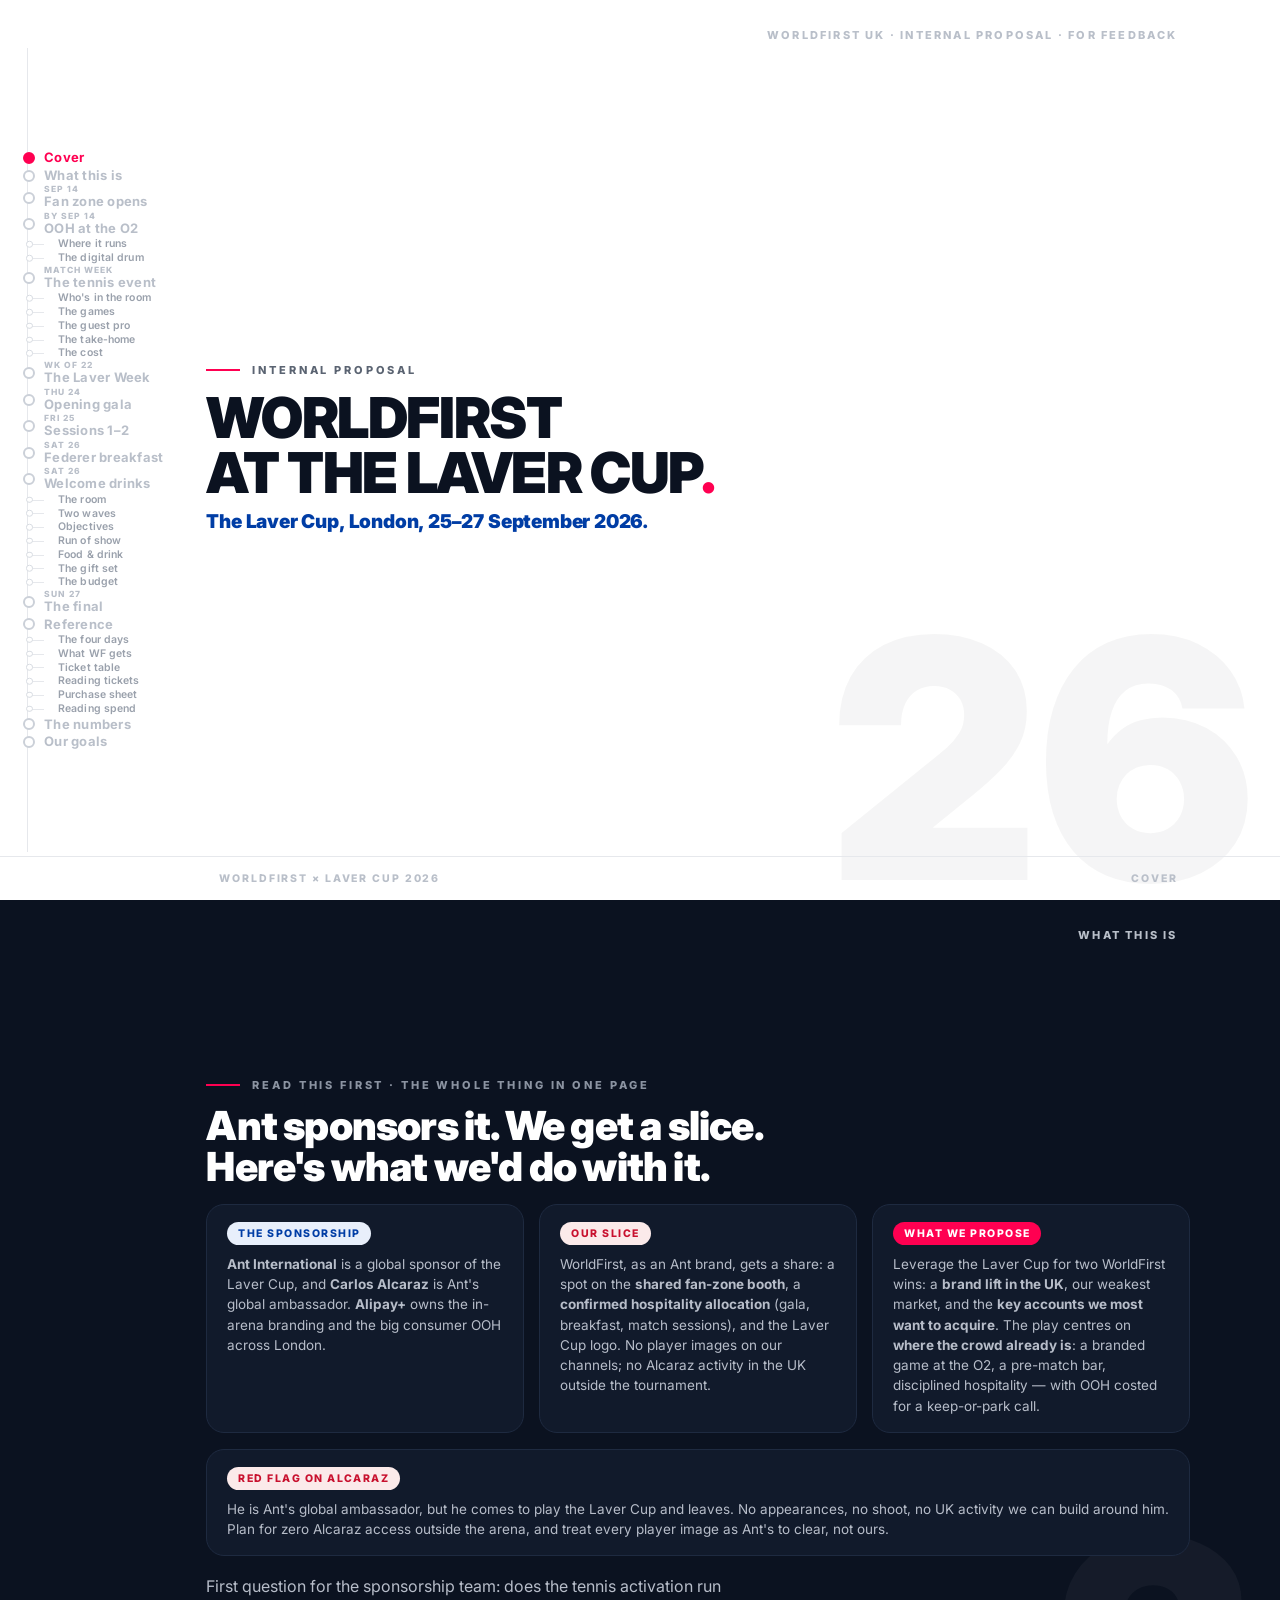
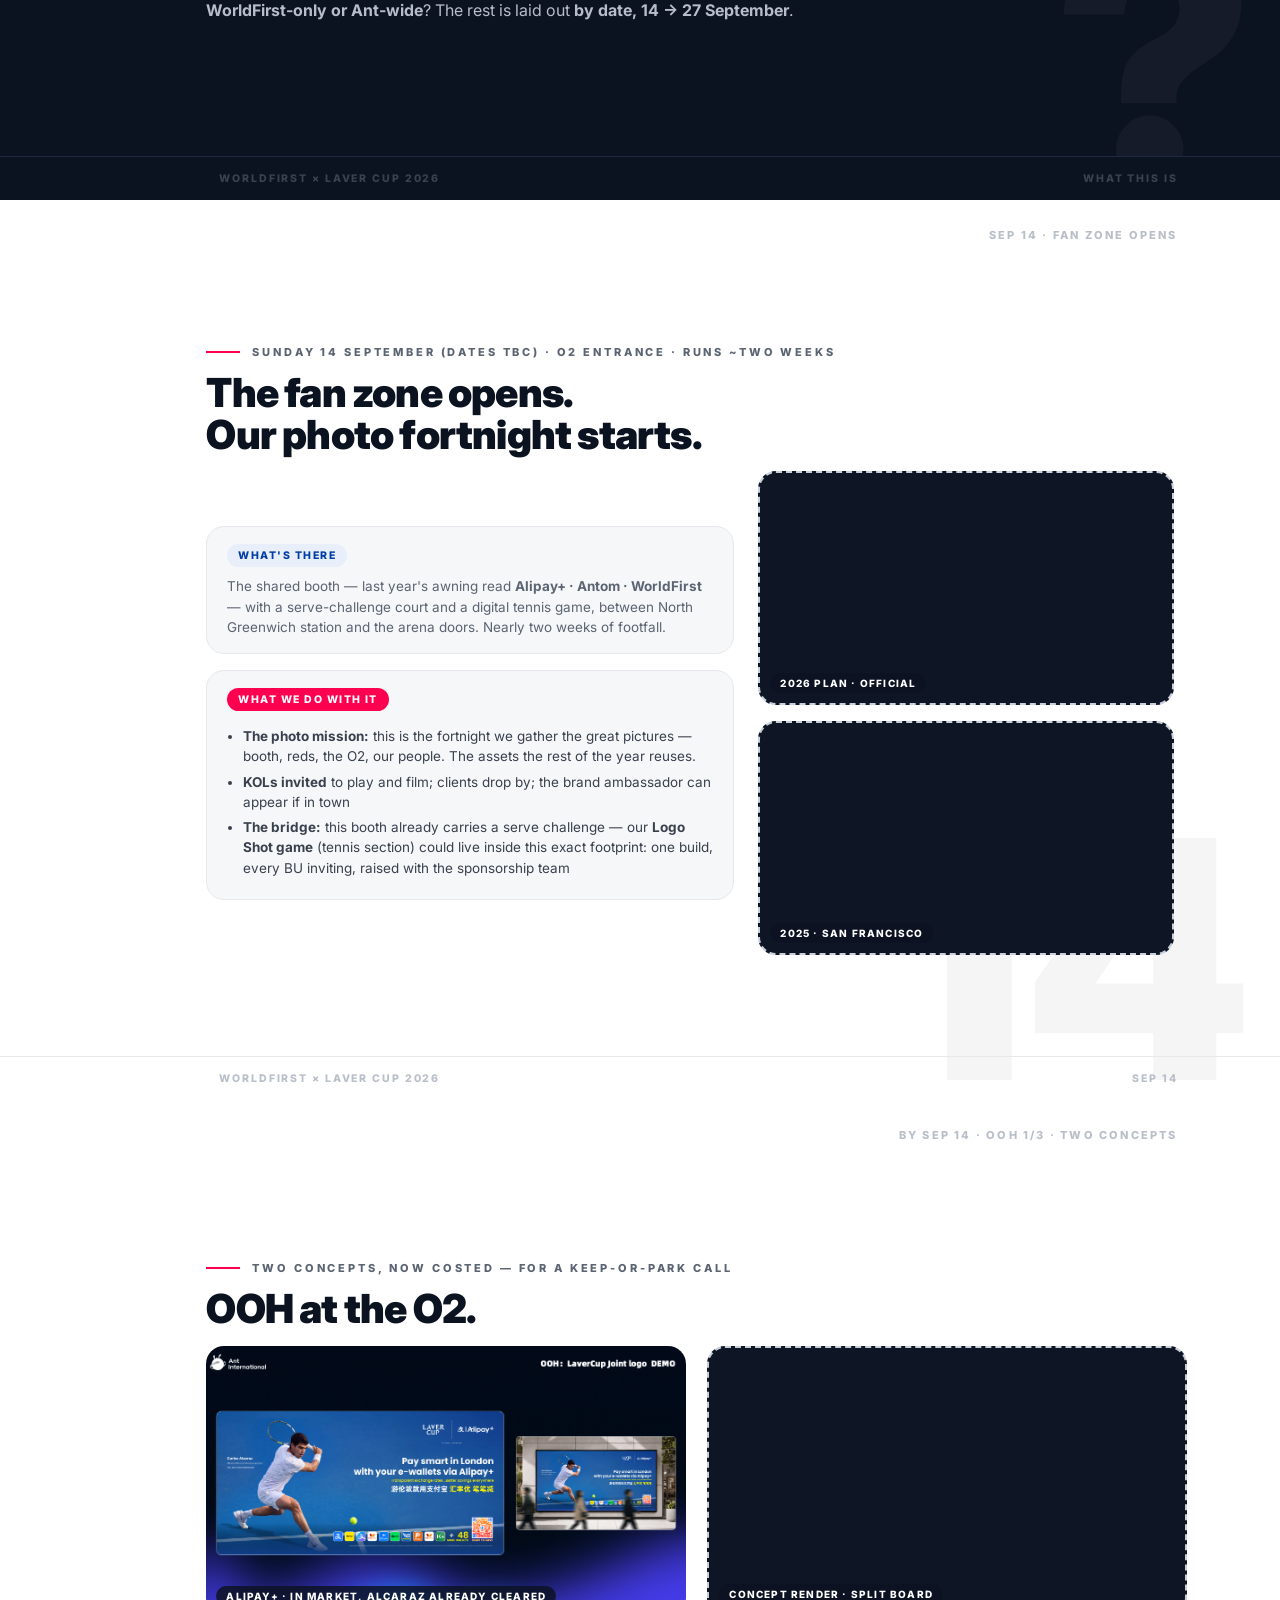
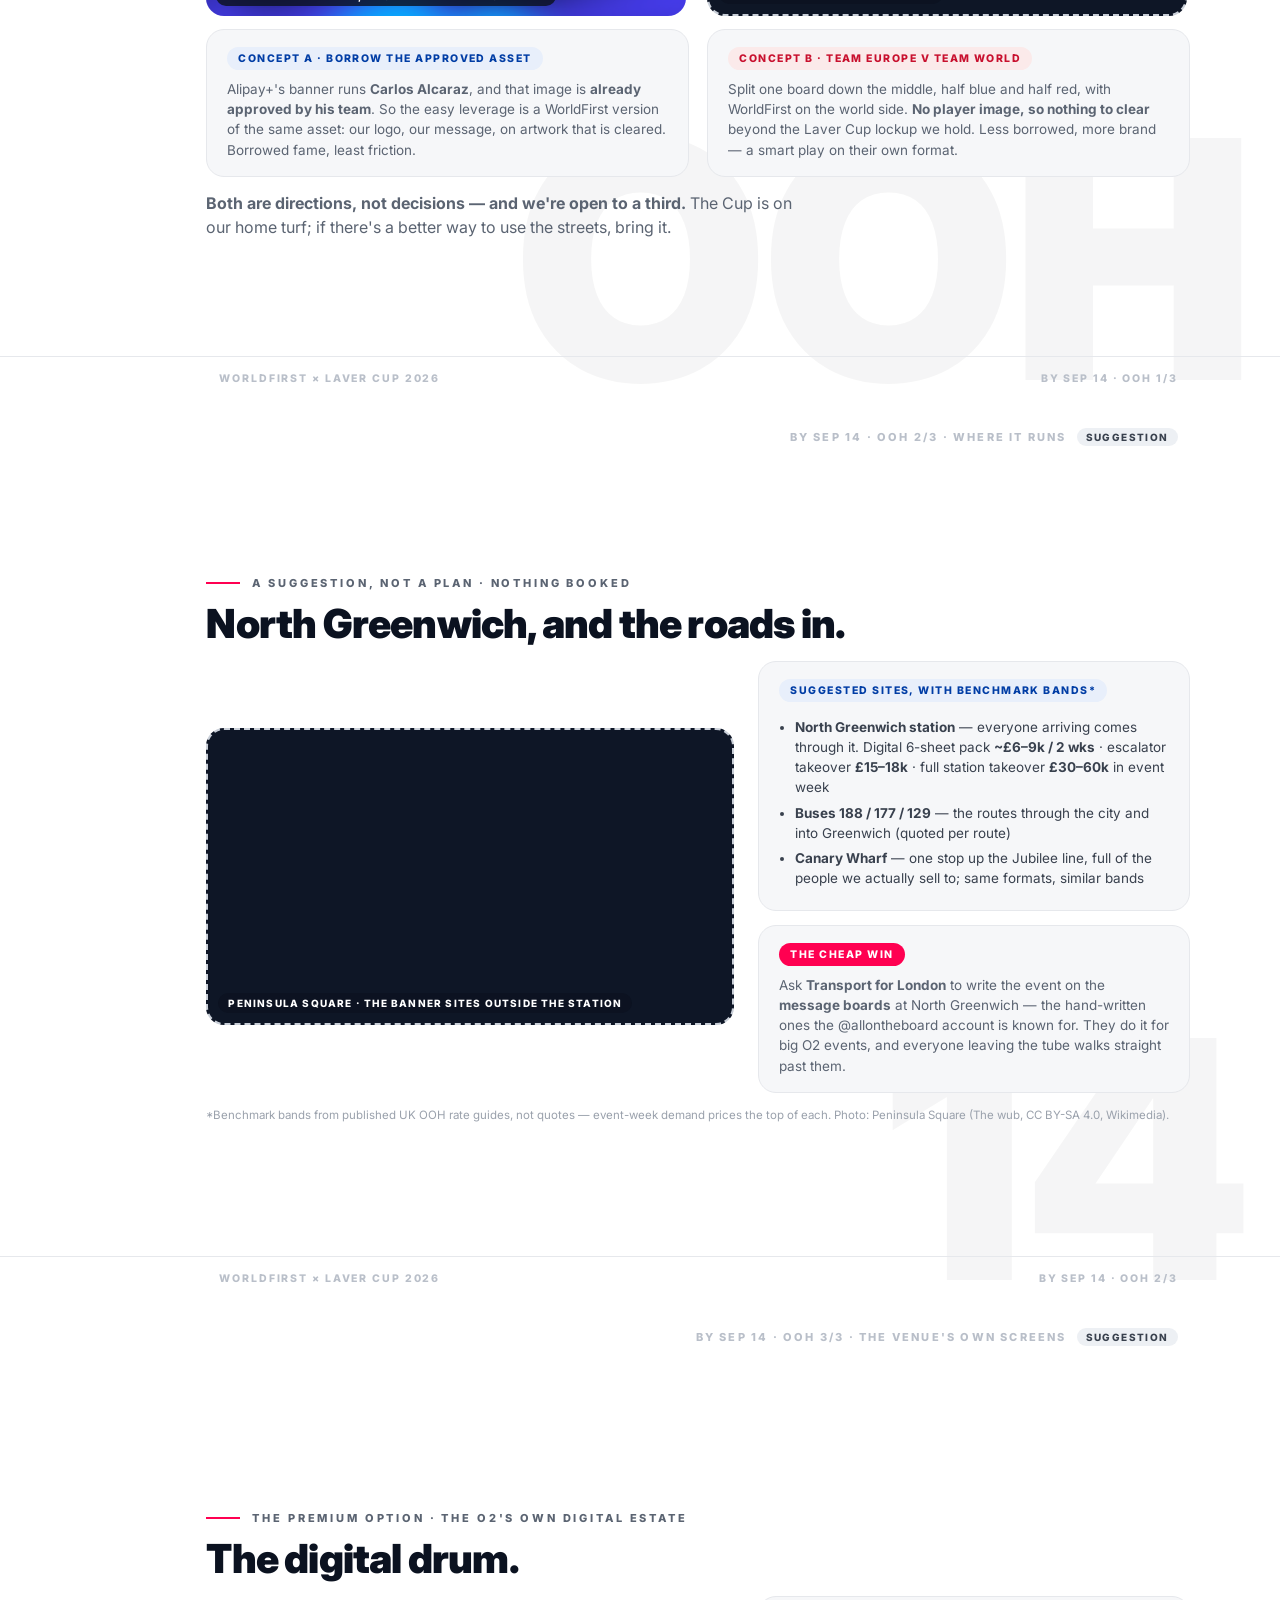
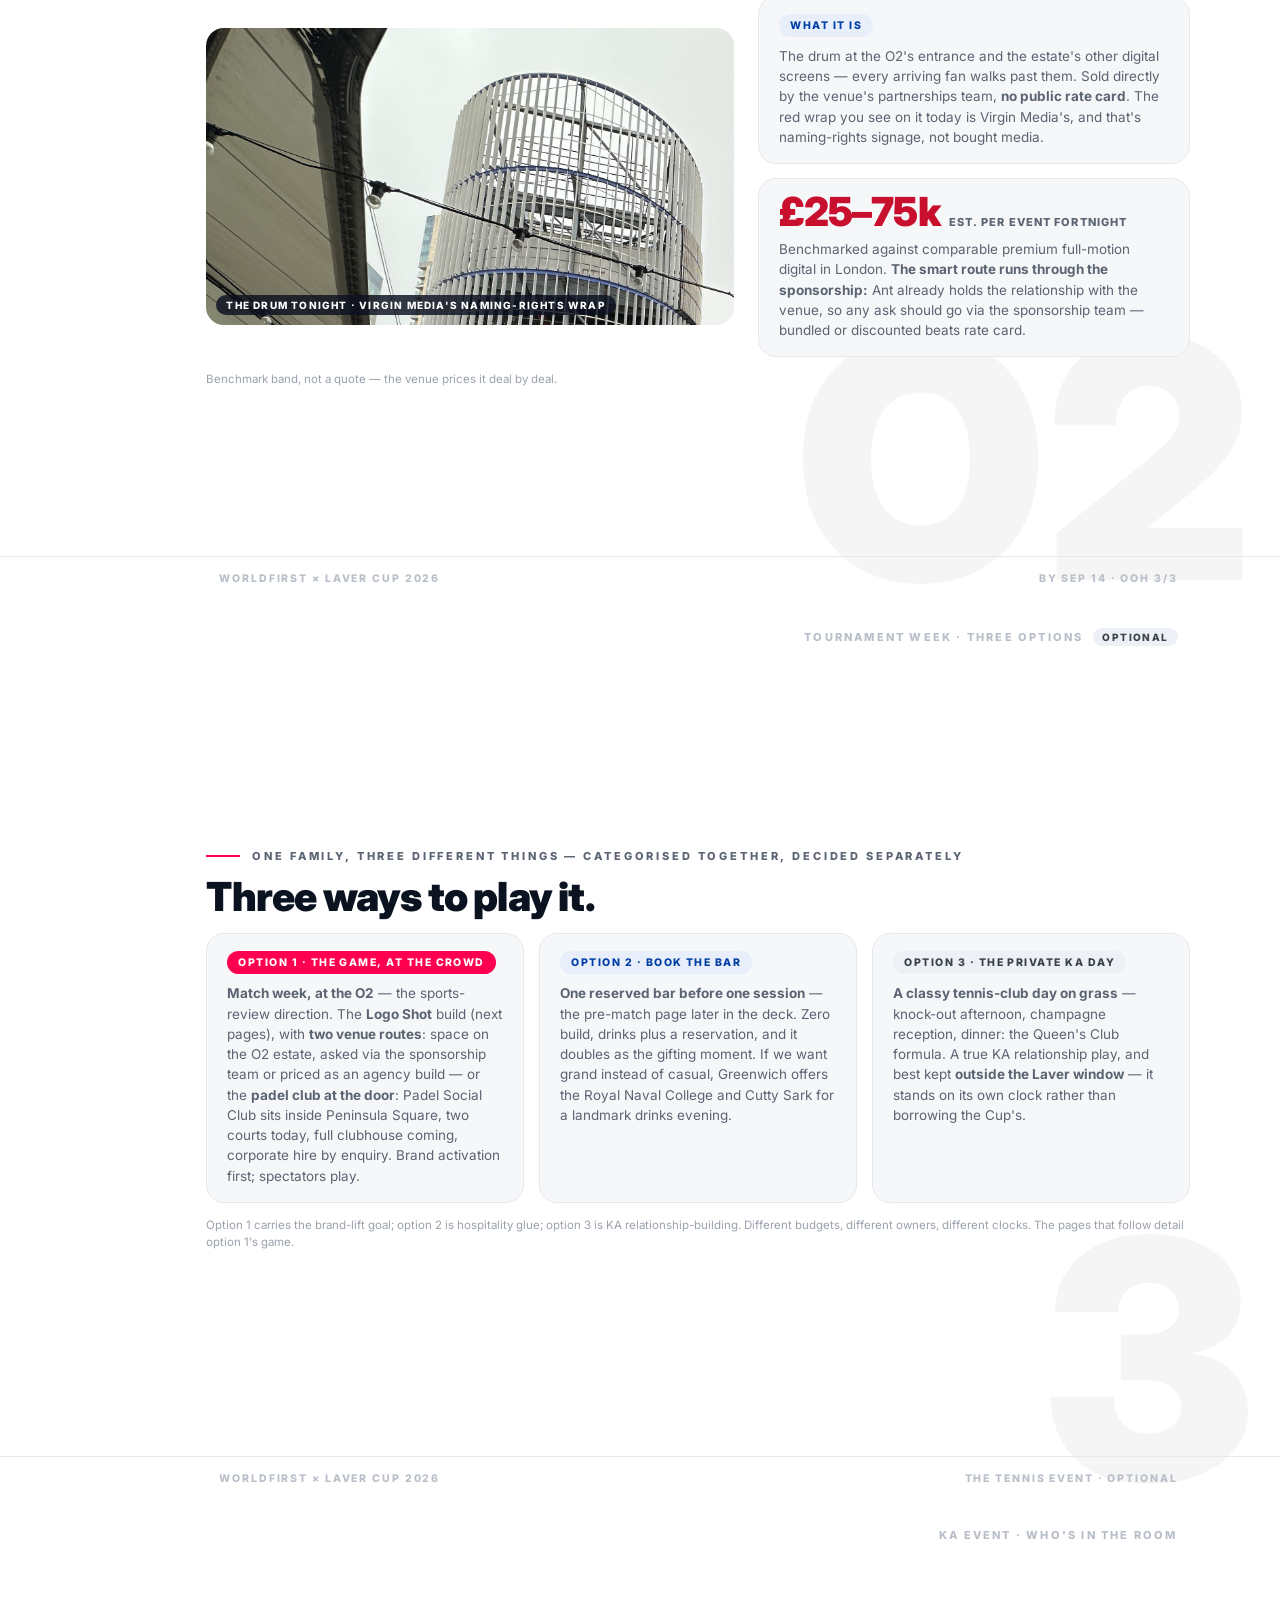
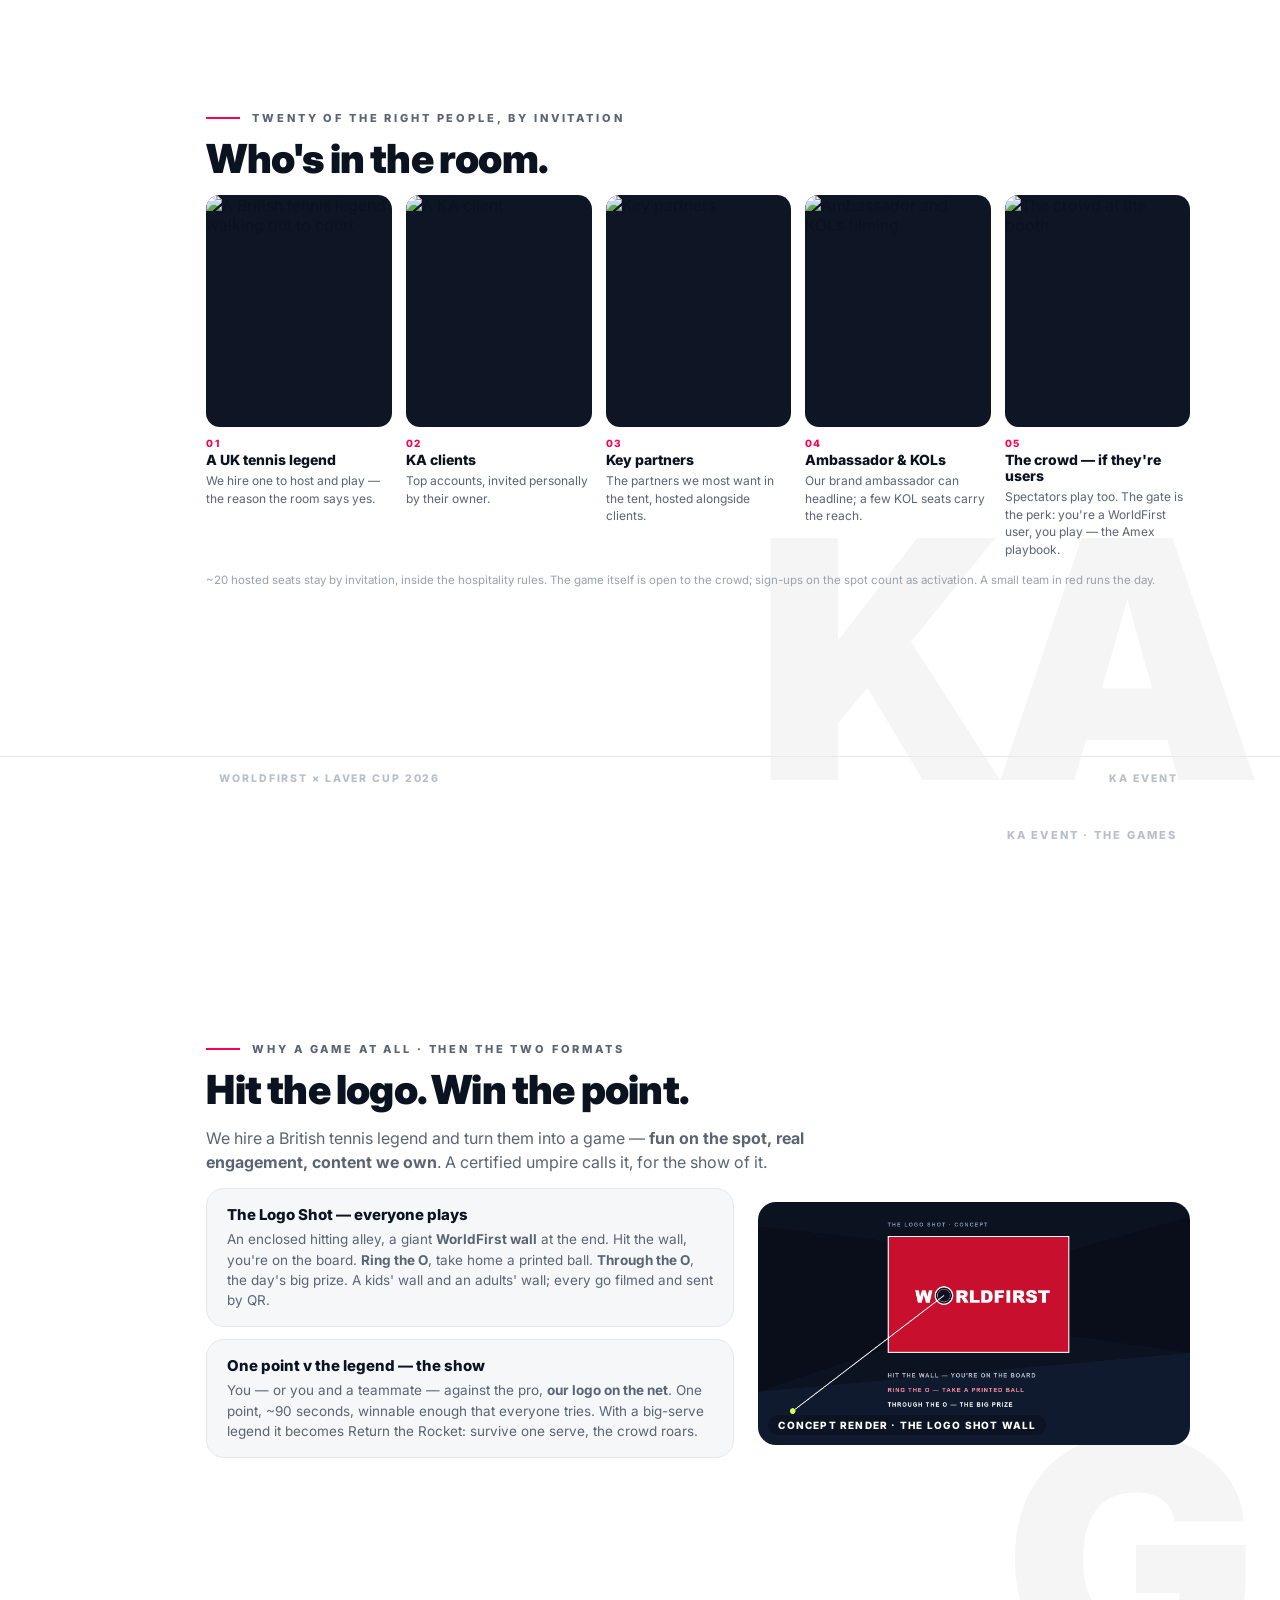
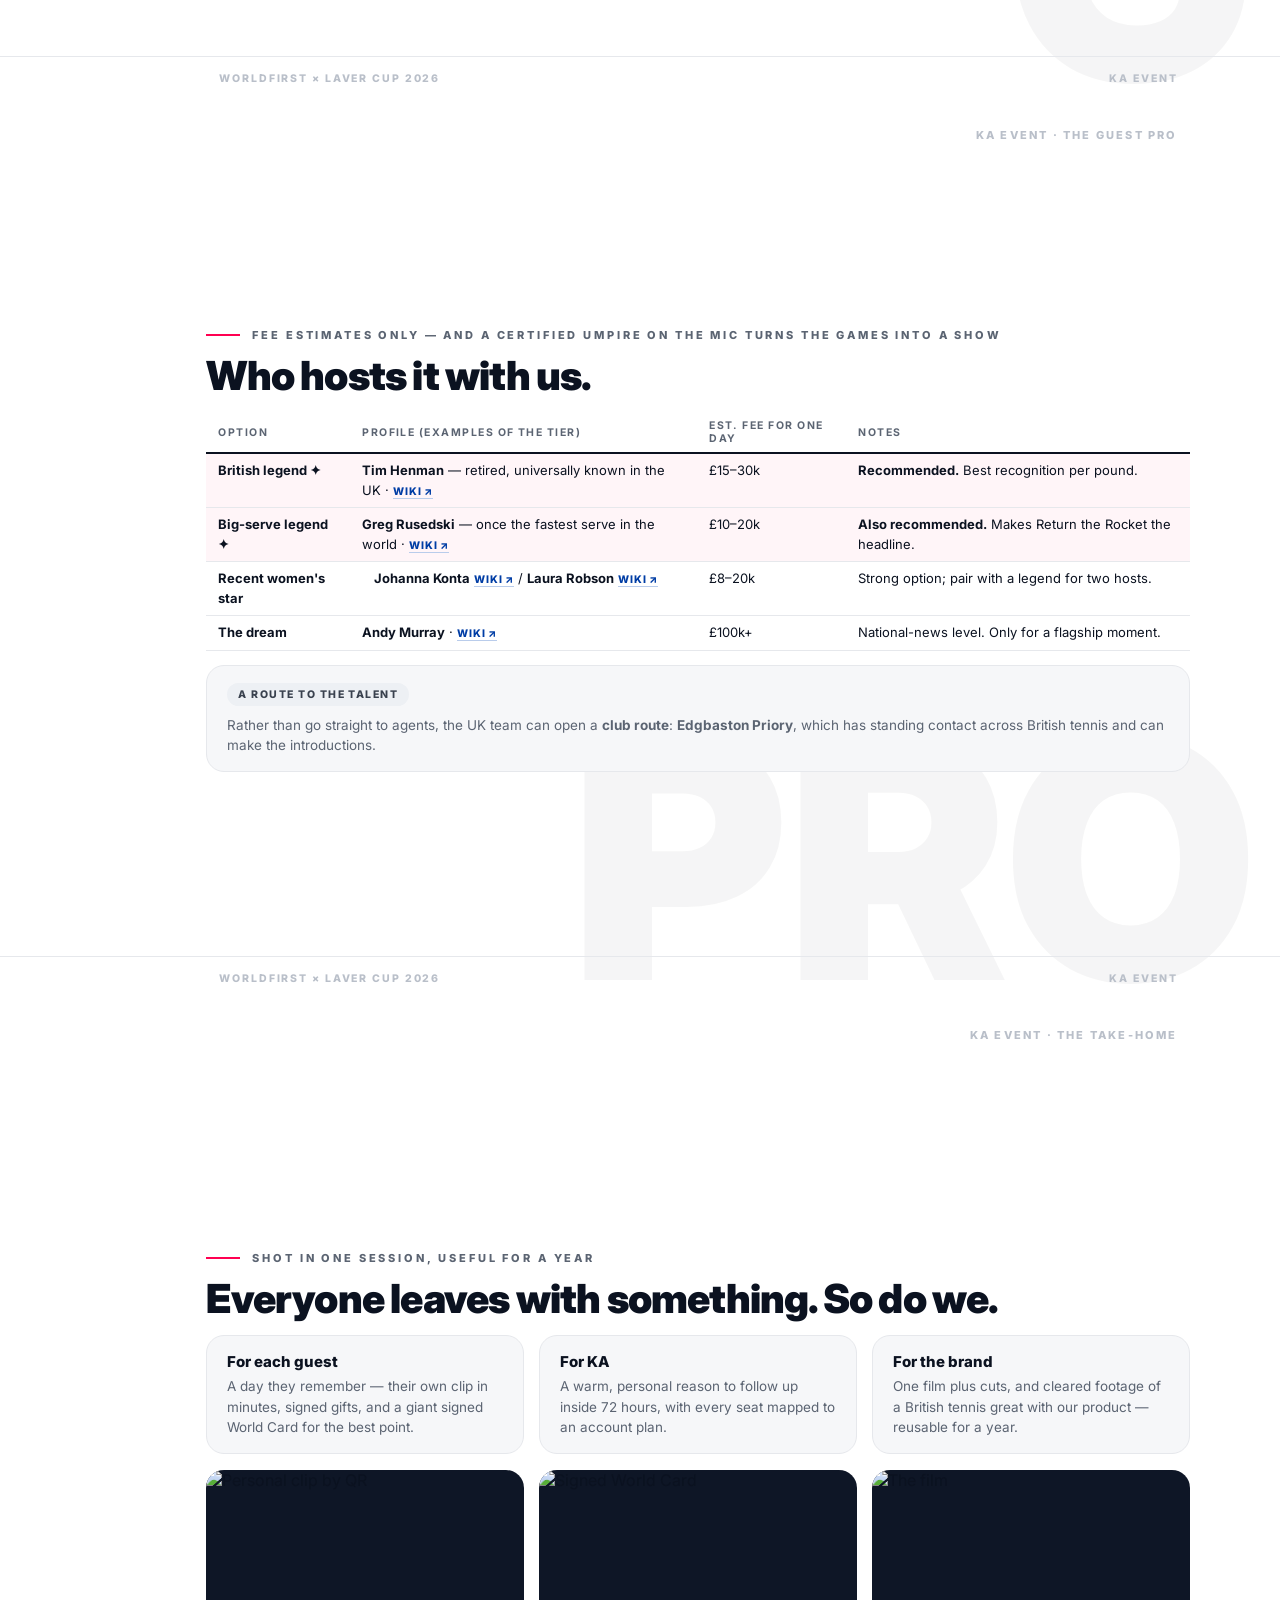
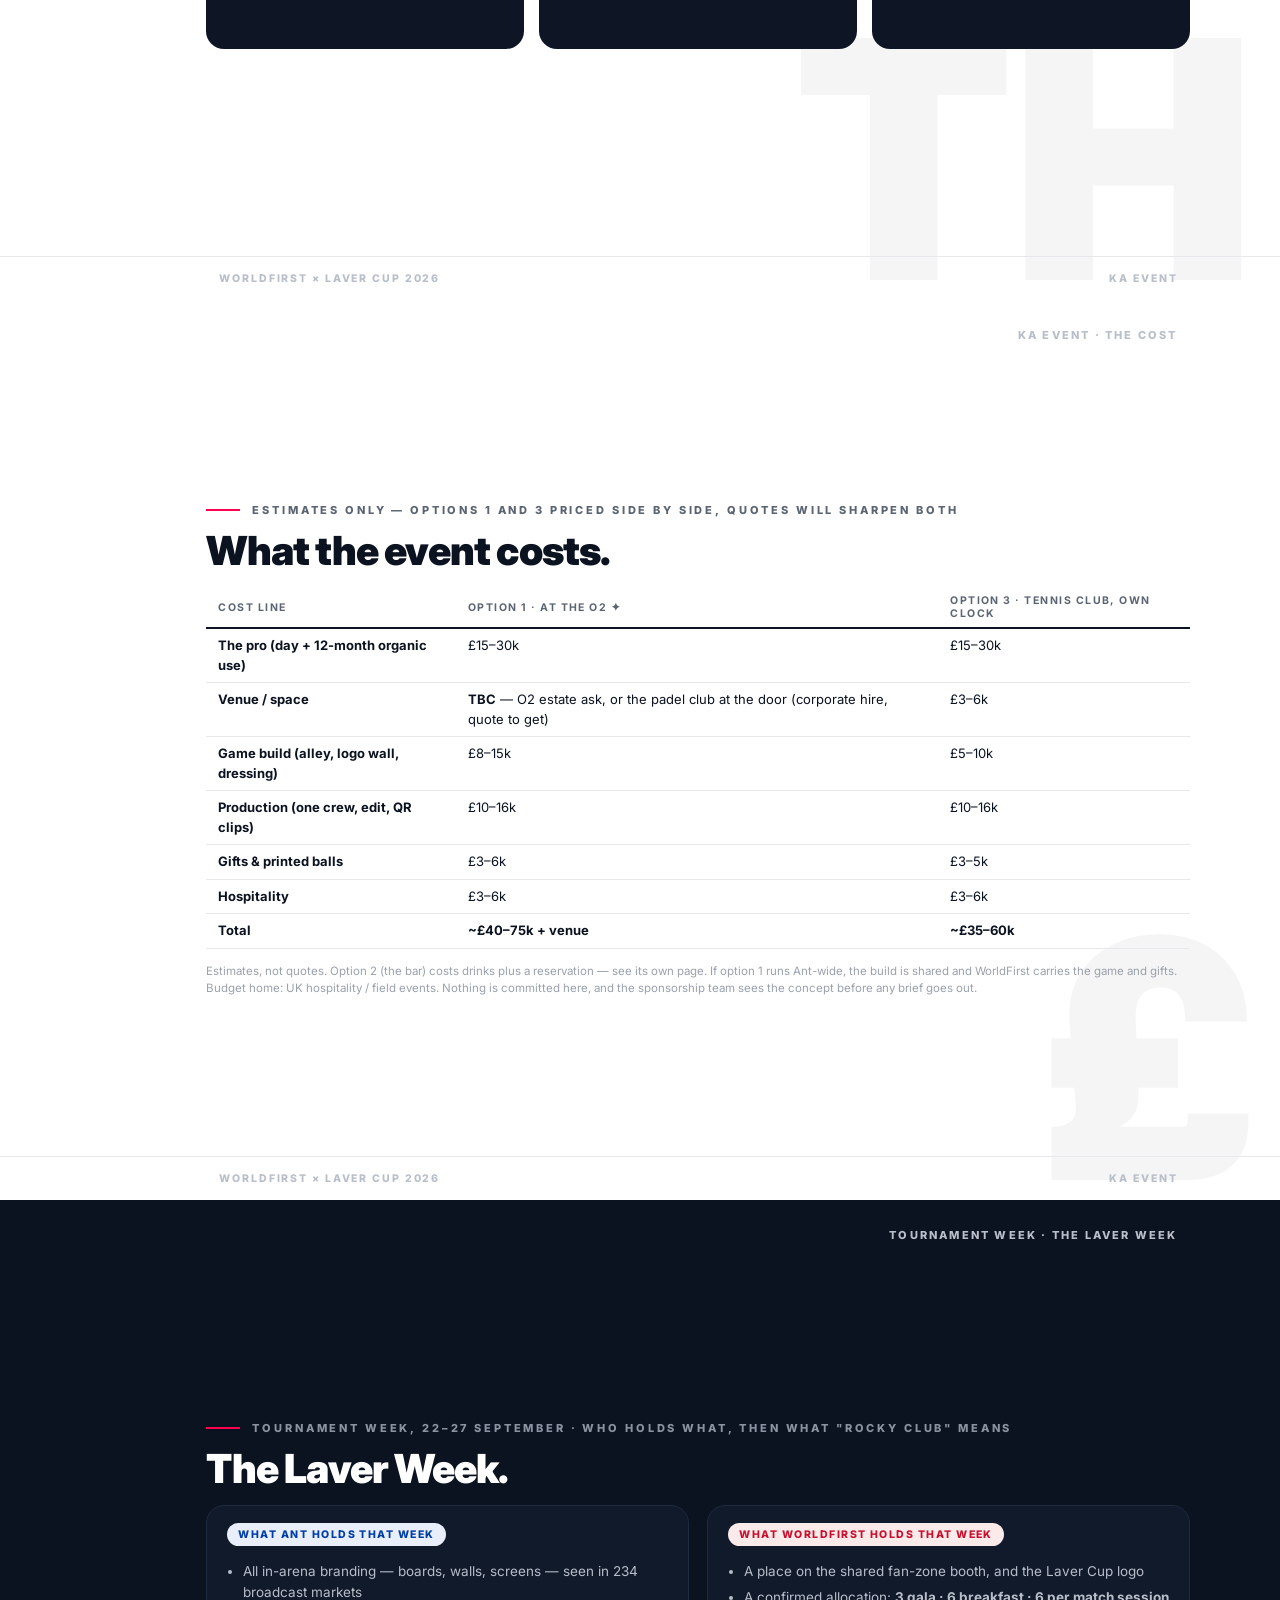
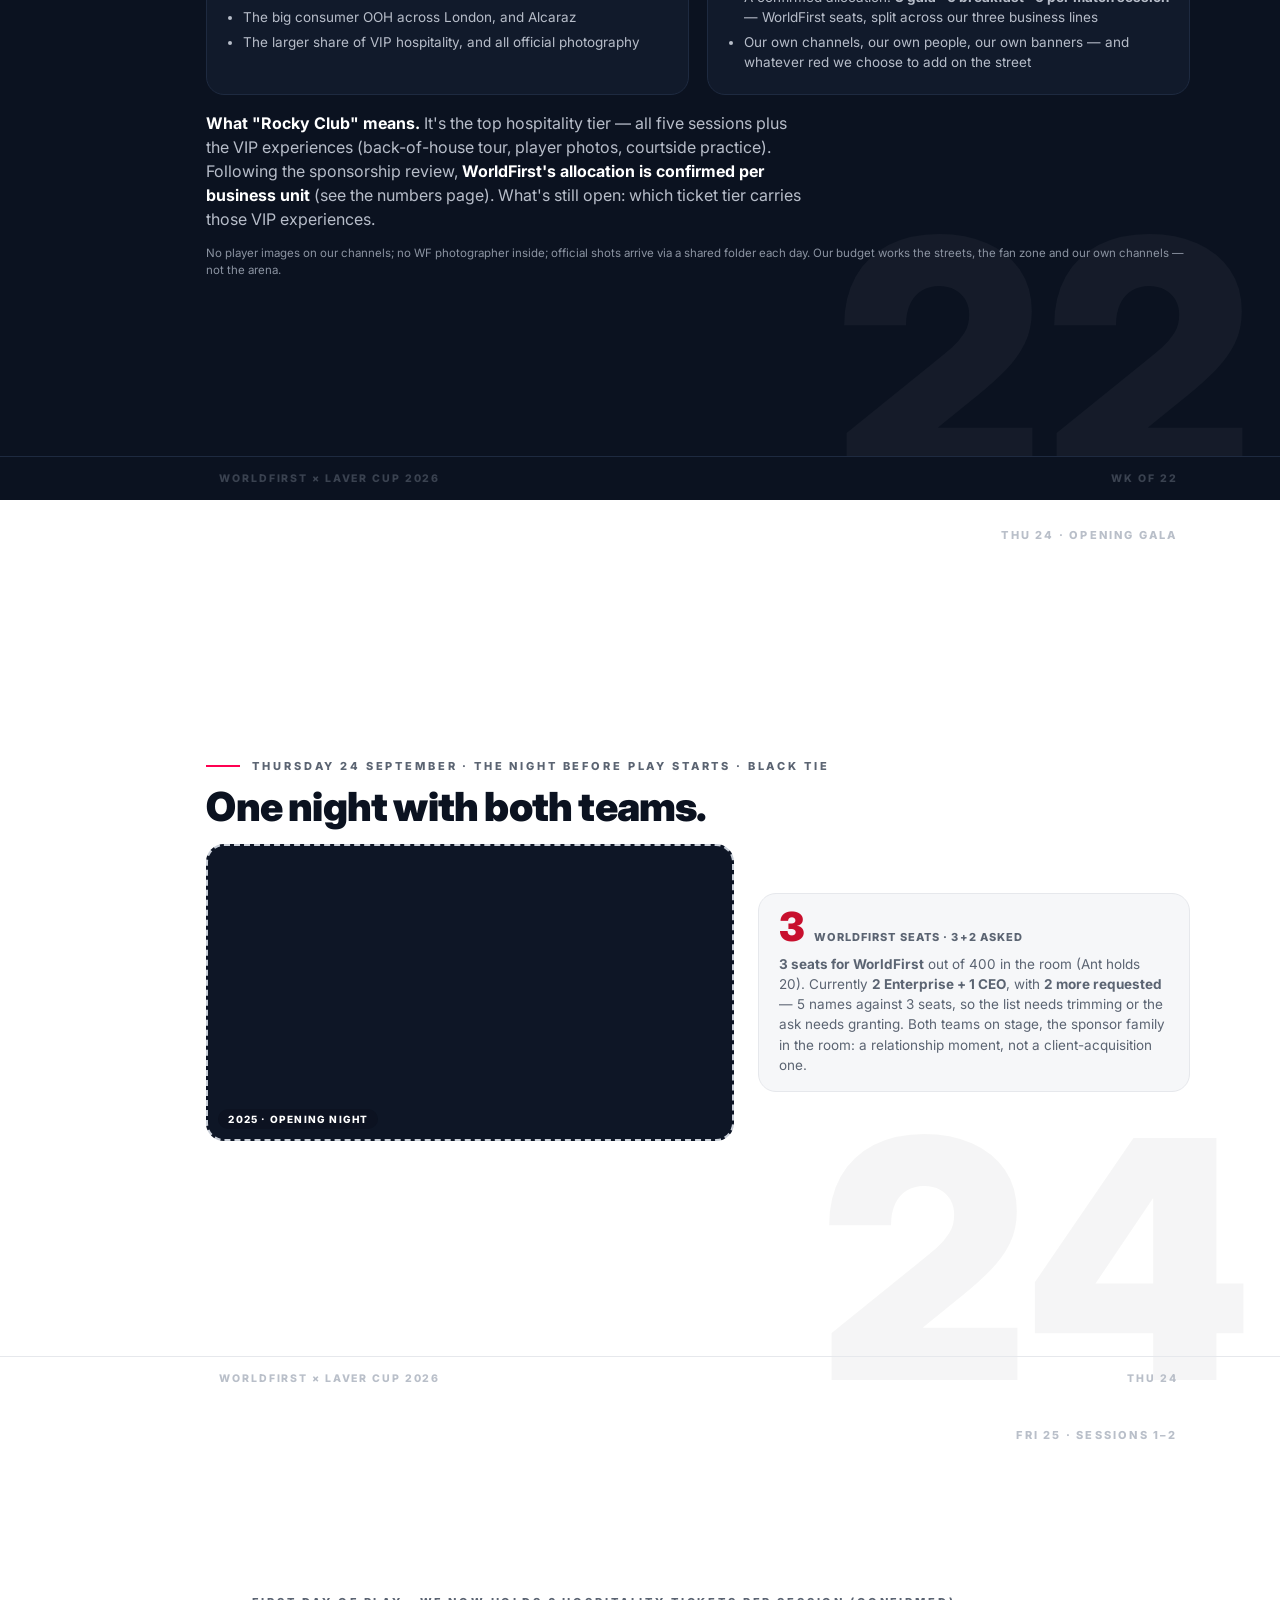
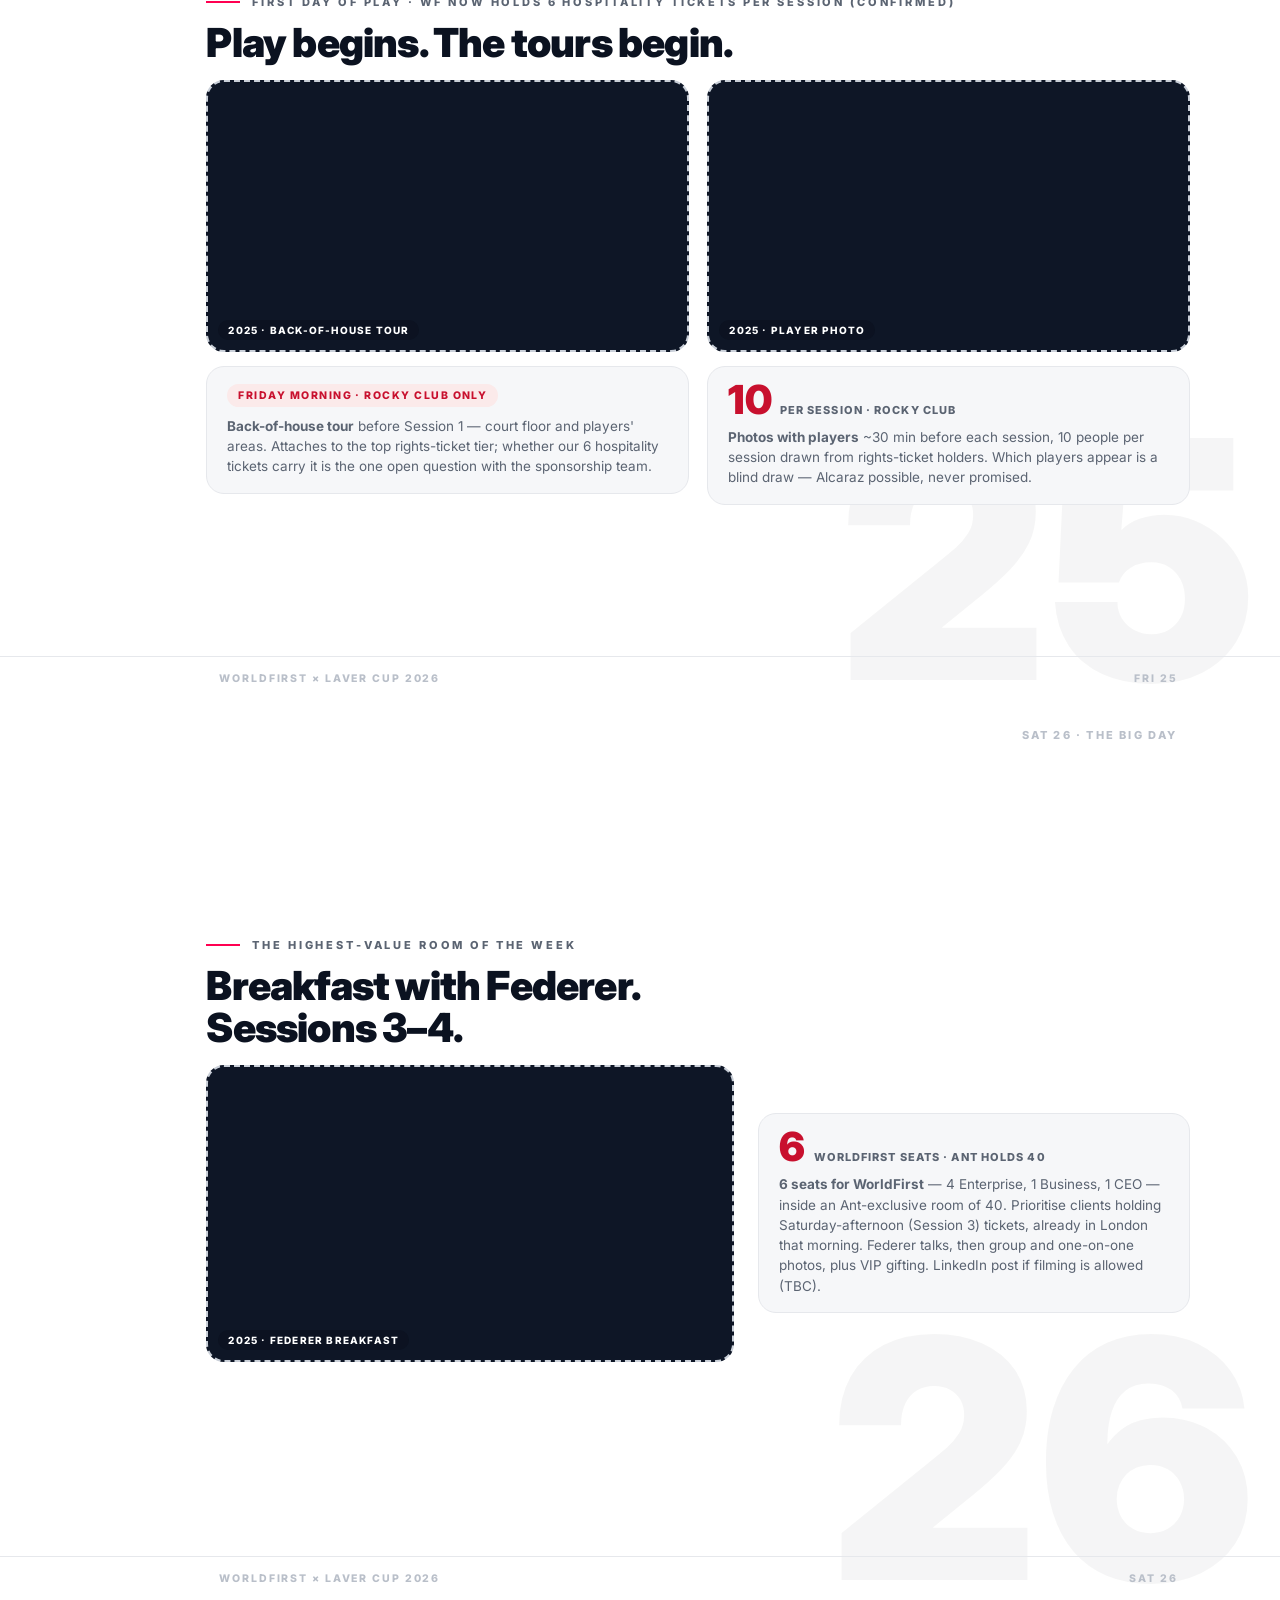
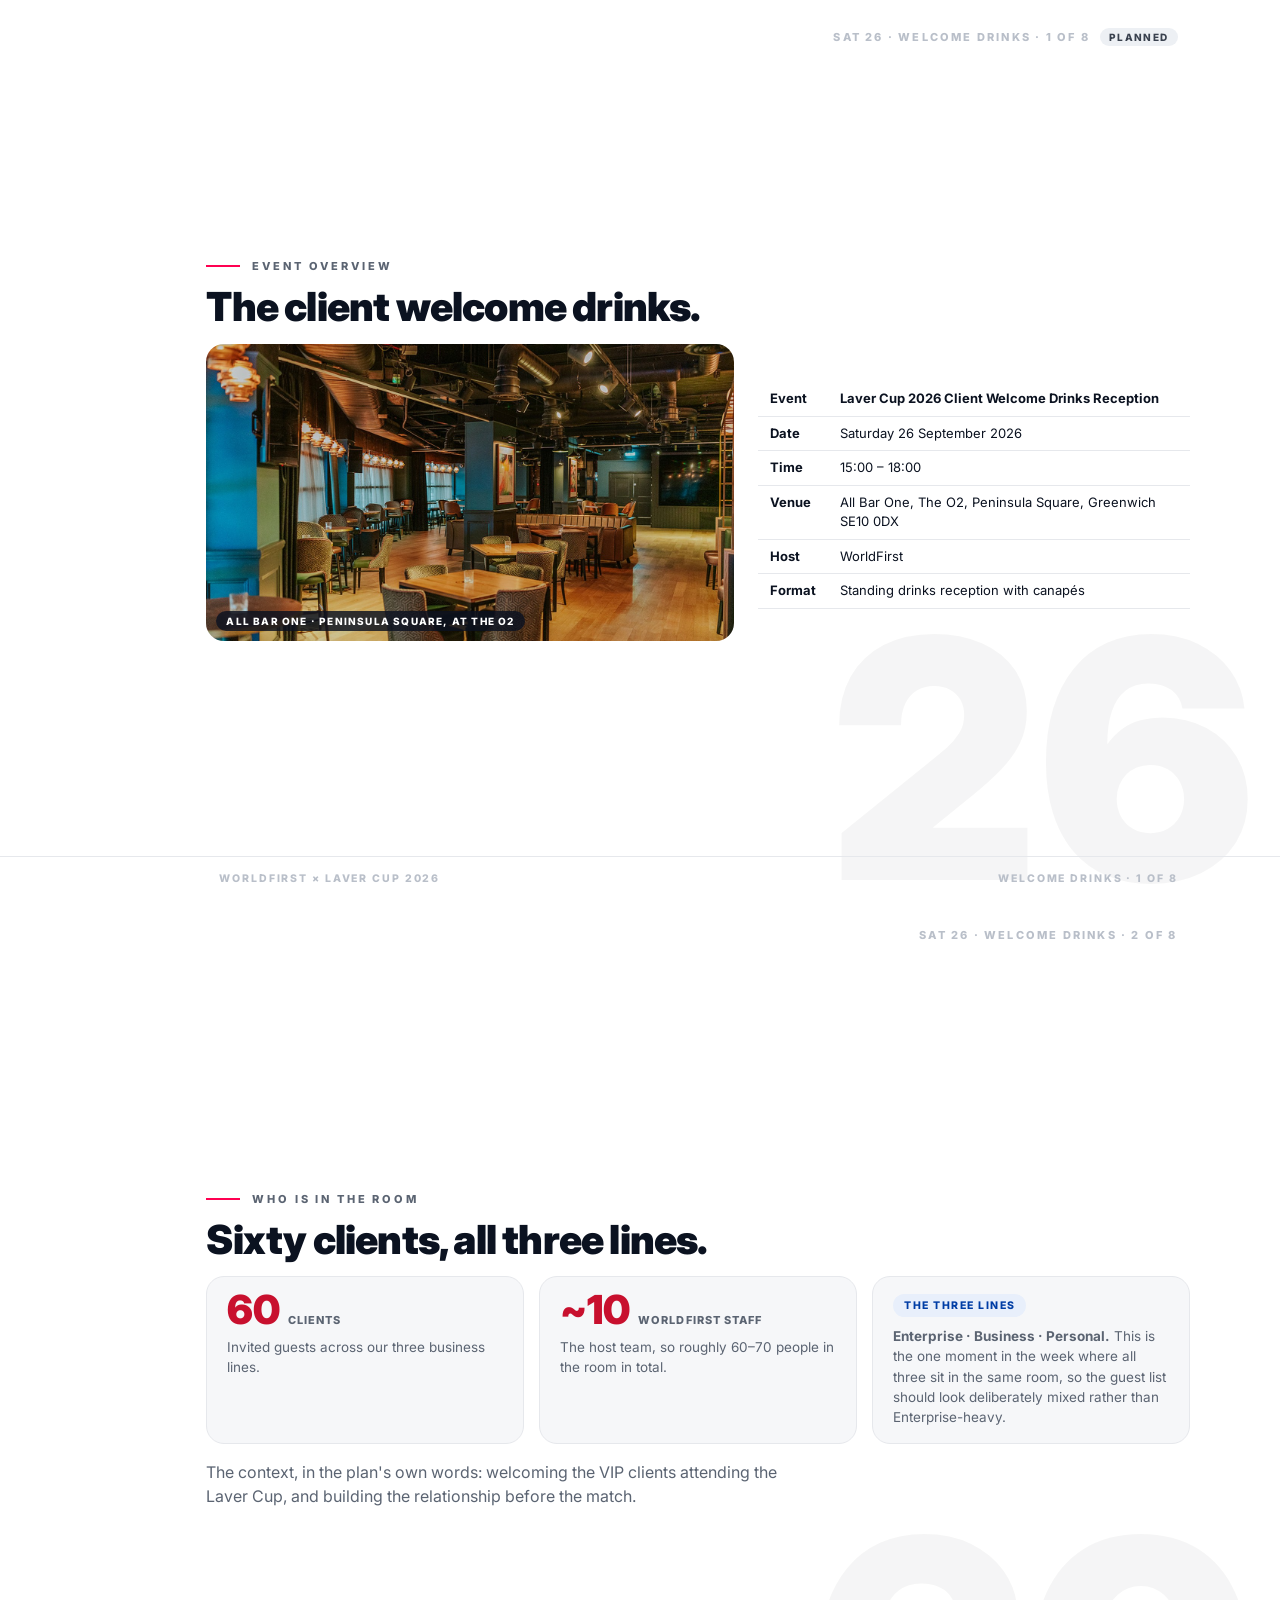
==== commit ed02123d: "Spread the source document across 15 pages instead of 7 Follow the document's own structure — one id" ====
--- a/index.html
+++ b/index.html
@@ -30,13 +30,21 @@
   <a href="#s-0925"><span class="dt">Fri 25</span><span class="dd">Sessions 1–2</span></a>
   <a href="#s-0926"><span class="dt">Sat 26</span><span class="dd">Federer breakfast</span></a>
   <a href="#s-drinks"><span class="dt">Sat 26</span><span class="dd">Welcome drinks</span></a>
-  <a href="#s-drinks2" class="sub">Run of show</a>
-  <a href="#s-drinks3" class="sub">Food &amp; the gift</a>
-  <a href="#s-drinks4" class="sub">The budget</a>
+  <a href="#s-drinks-who" class="sub">The room</a>
+  <a href="#s-drinks-wave" class="sub">Two waves</a>
+  <a href="#s-drinks-goals" class="sub">Objectives</a>
+  <a href="#s-drinks-ros" class="sub">Run of show</a>
+  <a href="#s-drinks-fb" class="sub">Food &amp; drink</a>
+  <a href="#s-drinks-gift" class="sub">The gift set</a>
+  <a href="#s-drinks-budget" class="sub">The budget</a>
   <a href="#s-0927"><span class="dt">Sun 27</span><span class="dd">The final</span></a>
-  <a href="#s-official"><span class="dd">Official schedule</span></a>
-  <a href="#s-tickets" class="sub">Ticket allocation</a>
-  <a href="#s-spend" class="sub">Purchased spend</a>
+  <a href="#s-official"><span class="dd">Reference</span></a>
+  <a href="#s-days" class="sub">The four days</a>
+  <a href="#s-benefits" class="sub">What WF gets</a>
+  <a href="#s-tickets" class="sub">Ticket table</a>
+  <a href="#s-tickets2" class="sub">Reading tickets</a>
+  <a href="#s-spend" class="sub">Purchase sheet</a>
+  <a href="#s-spend2" class="sub">Reading spend</a>
   <a href="#s-nums"><span class="dd">The numbers</span></a>
   <a href="#s-goals"><span class="dd">Our goals</span></a>
 </nav>
@@ -454,107 +462,188 @@
   <div class="strip"><span>WorldFirst × Laver Cup 2026</span><span>SAT 26</span></div>
 </section>
 
-<!-- SAT 26 · WELCOME DRINKS 1/4 -->
+<!-- SAT 26 · WELCOME DRINKS · 1 OVERVIEW -->
 <section class="slide" id="s-drinks">
-  <div class="num">SAT 26 · CLIENT WELCOME DRINKS 1/4<span class="optchip">Planned</span></div>
+  <div class="num">SAT 26 · WELCOME DRINKS · 1 OF 8<span class="optchip">Planned</span></div>
   <div class="ghost">26</div>
   <div class="wrap">
-    <div class="kicker">Saturday 26 September · 15:00–18:00 · All Bar One, The O2</div>
+    <div class="kicker">Event overview</div>
     <h2>The client welcome drinks.</h2>
     <div class="hero2">
       <figure class="pic r169"><span class="cap2">All Bar One · Peninsula Square, at the O2</span><img src="img/lc-allbarone.jpg" alt="All Bar One interior at The O2" loading="lazy" onerror="this.closest('figure').classList.add('ph');this.style.display='none'"></figure>
-      <div>
-        <div class="card" style="margin-bottom:12px">
-          <div class="numhi"><span class="n">60</span><span class="u">clients · plus ~10 staff</span></div>
-          <p>A standing drinks reception with canapés, hosted by WorldFirst for clients across <b>all three business lines</b> — Enterprise, Business and Personal. Venue: All Bar One, Peninsula Square, Greenwich SE10 0DX. Roughly 60–70 in the room.</p>
-        </div>
-        <div class="card">
-          <span class="chip red">Two waves, because the tickets split</span>
-          <p><b>Wave 1 — 46 evening-ticket guests:</b> the 15:00–18:00 reception, then escorted into the evening session. <b>Wave 2 — 16 day-ticket guests:</b> join once their afternoon session ends. Those numbers are exactly our Session 4 (46) and Session 3 (16) holders.</p>
-        </div>
-      </div>
-    </div>
-    <p class="foot">Purpose: welcome key clients warmly and signal they are valued, create informal networking before the main event, and make sure guests feel looked after end to end.</p>
-  </div>
-  <div class="strip"><span>WorldFirst × Laver Cup 2026</span><span>SAT 26 · WELCOME DRINKS 1/4</span></div>
-</section>
-
-<!-- SAT 26 · WELCOME DRINKS 2/4 · RUN OF SHOW -->
-<section class="slide" id="s-drinks2">
-  <div class="num">SAT 26 · WELCOME DRINKS 2/4</div>
+      <table class="tbl">
+        <tr><td>Event</td><td><b>Laver Cup 2026 Client Welcome Drinks Reception</b></td></tr>
+        <tr><td>Date</td><td>Saturday 26 September 2026</td></tr>
+        <tr><td>Time</td><td>15:00 – 18:00</td></tr>
+        <tr><td>Venue</td><td>All Bar One, The O2, Peninsula Square, Greenwich SE10 0DX</td></tr>
+        <tr><td>Host</td><td>WorldFirst</td></tr>
+        <tr><td>Format</td><td>Standing drinks reception with canapés</td></tr>
+      </table>
+    </div>
+  </div>
+  <div class="strip"><span>WorldFirst × Laver Cup 2026</span><span>WELCOME DRINKS · 1 OF 8</span></div>
+</section>
+
+<!-- SAT 26 · WELCOME DRINKS · 2 THE ROOM -->
+<section class="slide" id="s-drinks-who">
+  <div class="num">SAT 26 · WELCOME DRINKS · 2 OF 8</div>
+  <div class="ghost">60</div>
+  <div class="wrap">
+    <div class="kicker">Who is in the room</div>
+    <h2>Sixty clients, all three lines.</h2>
+    <div class="grid3">
+      <div class="card">
+        <div class="numhi"><span class="n">60</span><span class="u">clients</span></div>
+        <p>Invited guests across our three business lines.</p>
+      </div>
+      <div class="card">
+        <div class="numhi"><span class="n">~10</span><span class="u">WorldFirst staff</span></div>
+        <p>The host team, so roughly 60–70 people in the room in total.</p>
+      </div>
+      <div class="card">
+        <span class="chip blue">The three lines</span>
+        <p><b>Enterprise · Business · Personal.</b> This is the one moment in the week where all three sit in the same room, so the guest list should look deliberately mixed rather than Enterprise-heavy.</p>
+      </div>
+    </div>
+    <p class="lead" style="margin-top:16px">The context, in the plan's own words: welcoming the VIP clients attending the Laver Cup, and building the relationship before the match.</p>
+  </div>
+  <div class="strip"><span>WorldFirst × Laver Cup 2026</span><span>WELCOME DRINKS · 2 OF 8</span></div>
+</section>
+
+<!-- SAT 26 · WELCOME DRINKS · 3 TWO WAVES -->
+<section class="slide" id="s-drinks-wave">
+  <div class="num">SAT 26 · WELCOME DRINKS · 3 OF 8</div>
+  <div class="ghost">2</div>
+  <div class="wrap">
+    <div class="kicker">Why the reception runs in two waves</div>
+    <h2>Two waves, because the tickets split.</h2>
+    <div class="grid2">
+      <div class="card">
+        <div class="numhi"><span class="n">46</span><span class="u">wave 1 · evening tickets</span></div>
+        <p>They take the <b>15:00–18:00 reception</b>, then get escorted into the evening session together. This is the main body of the event.</p>
+      </div>
+      <div class="card">
+        <div class="numhi"><span class="n">16</span><span class="u">wave 2 · day tickets</span></div>
+        <p>Their afternoon session is still running when the reception opens, so they <b>join once it ends</b> — arriving into a room that is already warm.</p>
+      </div>
+    </div>
+    <div class="card" style="margin-top:14px">
+      <span class="chip red">These numbers are not arbitrary</span>
+      <p>46 and 16 are exactly our <b>Session 4</b> (Sat 7pm, 46 tickets) and <b>Session 3</b> (Sat 1pm, 16 tickets) holders. The reception plan and the ticket allocation are the same list, seen twice — which is a good sign both are right.</p>
+    </div>
+  </div>
+  <div class="strip"><span>WorldFirst × Laver Cup 2026</span><span>WELCOME DRINKS · 3 OF 8</span></div>
+</section>
+
+<!-- SAT 26 · WELCOME DRINKS · 4 OBJECTIVES -->
+<section class="slide dark" id="s-drinks-goals">
+  <div class="num">SAT 26 · WELCOME DRINKS · 4 OF 8</div>
+  <div class="ghost">WHY</div>
+  <div class="wrap">
+    <div class="kicker">Objectives</div>
+    <h2 style="color:#fff">What the three hours are for.</h2>
+    <div class="grid3">
+      <div class="card">
+        <span class="chip pink">01</span>
+        <h3>Make them feel valued</h3>
+        <p>Welcome key clients warmly and at a high standard, so the invitation itself reads as a signal of how much the relationship matters.</p>
+      </div>
+      <div class="card">
+        <span class="chip pink">02</span>
+        <h3>Buy informal time</h3>
+        <p>Create unstructured networking before the main event — the conversations that a match, a dinner or a meeting room never quite allow.</p>
+      </div>
+      <div class="card">
+        <span class="chip pink">03</span>
+        <h3>Carry the brand end to end</h3>
+        <p>Reinforce the brand and make sure guests feel looked after from arrival to the moment they walk into the arena.</p>
+      </div>
+    </div>
+  </div>
+  <div class="strip"><span>WorldFirst × Laver Cup 2026</span><span>WELCOME DRINKS · 4 OF 8</span></div>
+</section>
+
+<!-- SAT 26 · WELCOME DRINKS · 5 RUN OF SHOW -->
+<section class="slide" id="s-drinks-ros">
+  <div class="num">SAT 26 · WELCOME DRINKS · 5 OF 8</div>
   <div class="ghost">RUN</div>
   <div class="wrap">
-    <div class="kicker">Doors to handover, hour by hour</div>
-    <h2>Run of show.</h2>
+    <div class="kicker">Run of show</div>
+    <h2>Setup to handover.</h2>
     <div class="grid2">
       <table class="ros">
         <tr><td class="t">14:00</td><td>Host team arrives; venue setup, check-in desk and signage in place</td></tr>
         <tr><td class="t">14:30</td><td>Team briefing; confirm roles, guest list and flow</td></tr>
         <tr class="hi"><td class="t">15:00</td><td><b>Guests arrive</b>, check in and receive a welcome drink</td></tr>
-        <tr><td class="t">15:20</td><td>Short welcome remarks by host (3–5 min)</td></tr>
+        <tr><td class="t">15:20</td><td>Short welcome remarks by host (3–5 minutes)</td></tr>
         <tr><td class="t">15:30</td><td>Open networking; canapés and drinks served</td></tr>
       </table>
       <table class="ros">
-        <tr><td class="t">16:30</td><td>Group photo (optional) / arena briefing</td></tr>
+        <tr><td class="t">16:30</td><td>Group photo (optional) and arena briefing</td></tr>
         <tr class="hi"><td class="t">16:50</td><td><b>Escort guests</b> toward the O2 arena entrance</td></tr>
         <tr><td class="t">17:00</td><td>Reception ends</td></tr>
         <tr><td class="t">17:30</td><td>Evening session doors open</td></tr>
       </table>
     </div>
-    <div class="card" style="margin-top:14px">
-      <span class="chip grey">One thing to pin down</span>
-      <p>The plan quotes the evening session three ways — <b>doors 17:30</b>, guests into the <b>18:30</b> match, and an escort for the <b>19:00</b> session. Worth fixing one number before invitations describe the evening to clients.</p>
-    </div>
-  </div>
-  <div class="strip"><span>WorldFirst × Laver Cup 2026</span><span>SAT 26 · WELCOME DRINKS 2/4</span></div>
-</section>
-
-<!-- SAT 26 · WELCOME DRINKS 3/4 · F&B AND GIFT -->
-<section class="slide" id="s-drinks3">
-  <div class="num">SAT 26 · WELCOME DRINKS 3/4</div>
-  <div class="ghost">GIFT</div>
-  <div class="wrap">
-    <div class="kicker">What they drink, eat, and take home</div>
-    <h2>Food, drink, and the gift.</h2>
-    <div class="grid3">
+  </div>
+  <div class="strip"><span>WorldFirst × Laver Cup 2026</span><span>WELCOME DRINKS · 5 OF 8</span></div>
+</section>
+
+<!-- SAT 26 · WELCOME DRINKS · 6 FOOD AND DRINK -->
+<section class="slide" id="s-drinks-fb">
+  <div class="num">SAT 26 · WELCOME DRINKS · 6 OF 8</div>
+  <div class="ghost">F&amp;B</div>
+  <div class="wrap">
+    <div class="kicker">Food &amp; beverage</div>
+    <h2>What they drink and eat.</h2>
+    <div class="grid2">
       <div class="card">
         <span class="chip blue">WF themed drinks</span>
         <ul>
-          <li>Welcome sparkling wine or a signature cocktail</li>
-          <li>Wine (red, white, rosé), beer, soft drinks and mocktails</li>
-          <li>All Bar One is known for cocktails — a <b>signature cocktail station</b> is the obvious highlight</li>
+          <li>Welcome sparkling wine, or a signature cocktail</li>
+          <li>Wine — red, white and rosé — beer, soft drinks and mocktails</li>
+          <li>All Bar One is known for its cocktails, so a <b>signature cocktail station</b> is the natural highlight</li>
         </ul>
-        <p style="margin-top:8px">Suggested as a package or bar tab.</p>
+        <p style="margin-top:9px">Suggested as a drinks package or a bar tab rather than open bar.</p>
       </div>
       <div class="card">
         <span class="chip grey">Food</span>
         <ul>
           <li>Canapés or bowl food, about <b>4–6 pieces per person</b></li>
-          <li>Vegetarian, halal and gluten-free options included</li>
+          <li>Vegetarian, halal and gluten-free options included as standard</li>
         </ul>
-      </div>
-      <div class="card">
-        <span class="chip pink">The gift set — one per guest</span>
-        <ul>
-          <li><b>Tennis balls</b> — WorldFirst logo</li>
-          <li><b>Sweatband / wristband</b> — logo</li>
-          <li><b>Crossbody bag</b> — doubles as the carrier for the set</li>
-          <li><b>Towel</b> — logo</li>
-          <li><b>Sports water bottle</b> — logo</li>
-        </ul>
-      </div>
-    </div>
-    <p class="foot">A WorldFirst-branded tennis set, our own merchandise — no Laver Cup marks, so nothing to license. Giveaway budget still to be set (see next page).</p>
-  </div>
-  <div class="strip"><span>WorldFirst × Laver Cup 2026</span><span>SAT 26 · WELCOME DRINKS 3/4</span></div>
-</section>
-
-<!-- SAT 26 · WELCOME DRINKS 4/4 · BUDGET -->
-<section class="slide" id="s-drinks4">
-  <div class="num">SAT 26 · WELCOME DRINKS 4/4</div>
+        <p style="margin-top:9px">Standing format throughout — nothing that needs a seat or a knife.</p>
+      </div>
+    </div>
+  </div>
+  <div class="strip"><span>WorldFirst × Laver Cup 2026</span><span>WELCOME DRINKS · 6 OF 8</span></div>
+</section>
+
+<!-- SAT 26 · WELCOME DRINKS · 7 THE GIFT -->
+<section class="slide" id="s-drinks-gift">
+  <div class="num">SAT 26 · WELCOME DRINKS · 7 OF 8</div>
+  <div class="ghost">GIFT</div>
+  <div class="wrap">
+    <div class="kicker">Custom welcome gift · one set per guest</div>
+    <h2>A WorldFirst tennis set.</h2>
+    <div class="roomgrid">
+      <div class="roomtile"><span class="rt-n">01</span><h3>Tennis balls</h3><p>WorldFirst logo. The piece most likely to be used and seen again.</p></div>
+      <div class="roomtile"><span class="rt-n">02</span><h3>Sweatband</h3><p>Wristband, logo.</p></div>
+      <div class="roomtile"><span class="rt-n">03</span><h3>Crossbody bag</h3><p>Doubles as the carrier for the whole set, so there is no gift box to manage.</p></div>
+      <div class="roomtile"><span class="rt-n">04</span><h3>Towel</h3><p>WorldFirst logo.</p></div>
+      <div class="roomtile"><span class="rt-n">05</span><h3>Water bottle</h3><p>Sports bottle, logo.</p></div>
+    </div>
+    <p class="foot">Our own merchandise, carrying only our own marks — <b>no Laver Cup logo, so nothing to license</b>. Compliance check still to run. Giveaway budget is not yet set (next page).</p>
+  </div>
+  <div class="strip"><span>WorldFirst × Laver Cup 2026</span><span>WELCOME DRINKS · 7 OF 8</span></div>
+</section>
+
+<!-- SAT 26 · WELCOME DRINKS · 8 BUDGET -->
+<section class="slide" id="s-drinks-budget">
+  <div class="num">SAT 26 · WELCOME DRINKS · 8 OF 8</div>
   <div class="ghost">£</div>
   <div class="wrap">
-    <div class="kicker">Indicative only — the venue quote decides it</div>
+    <div class="kicker">Indicative budget · not a quote</div>
     <h2>What the drinks cost.</h2>
     <div class="grid2">
       <table class="tbl">
@@ -563,24 +652,15 @@
         <tr><td>Canapés</td><td>£900 – £1,500</td></tr>
         <tr><td>Décor, check-in, branding</td><td>£200 – £600</td></tr>
         <tr><td><b>Indicative total</b></td><td><b>~£3,000 – £5,500+</b></td></tr>
-        <tr><td>Giveaway (the gift set)</td><td><b>To be set</b></td></tr>
+        <tr><td>Giveaway — the gift set</td><td><b>To be set</b></td></tr>
       </table>
-      <div>
-        <div class="card" style="margin-bottom:12px">
-          <div class="numhi"><span class="n">£45–75</span><span class="u">per head · London benchmark</span></div>
-          <p>A central-London standing drinks-and-canapé reception typically runs in that band. At 60 guests that is <b>£2,700–£4,500</b>, which brackets the estimate above — so the number is sane, but it is <b>not a quote</b>. Confirm with the venue.</p>
-        </div>
-        <div class="card">
-          <span class="chip grey">Working documents</span>
-          <p>The live ticket and guest tables sit here:<br>
-            <a class="doclink" href="https://yuque.antfin.com/g/xingyujing.xyj/rzxb6s/cw4ix7ogoxlqzs47/collaborator/join?token=cOJQXy0DTeVbY4nR&amp;source=doc_collaborator#" target="_blank" rel="noopener">Yuque · Laver cup_WorldFirst ↗</a><br>
-            <a class="doclink" href="https://alidocs.dingtalk.com/spreadsheetv2/njwqQvJVfoX7AKbK/edit?chInfo=im&amp;onlineEdit=true&amp;utm_medium=im_card&amp;utm_source=im&amp;docKey=4j6OJ5jej75K6q3p&amp;dentryKey=njwqQvJVfoX7AKbK&amp;type=s&amp;cid=72657681677&amp;dontjump=true" target="_blank" rel="noopener">DingTalk sheet · ticket tracker ↗</a>
-          </p>
-        </div>
-      </div>
-    </div>
-  </div>
-  <div class="strip"><span>WorldFirst × Laver Cup 2026</span><span>SAT 26 · WELCOME DRINKS 4/4</span></div>
+      <div class="card">
+        <div class="numhi"><span class="n">£45–75</span><span class="u">per head · London benchmark</span></div>
+        <p>A central-London standing drinks-and-canapé reception typically runs in that band. At 60 guests that is <b>£2,700–£4,500</b>, which brackets the estimate on the left — so the number is sane, but the venue quote is what settles it.</p>
+      </div>
+    </div>
+  </div>
+  <div class="strip"><span>WorldFirst × Laver Cup 2026</span><span>WELCOME DRINKS · 8 OF 8</span></div>
 </section>
 
 <!-- SUN 27 -->
@@ -601,42 +681,113 @@
   <div class="strip"><span>WorldFirst × Laver Cup 2026</span><span>SUN 27</span></div>
 </section>
 
-<!-- OFFICIAL · THE SCHEDULE -->
+<!-- REFERENCE · 1 THE TOURNAMENT -->
 <section class="slide" id="s-official">
-  <div class="num">REFERENCE · THE OFFICIAL SCHEDULE</div>
+  <div class="num">REFERENCE · 1 OF 7 · THE TOURNAMENT</div>
   <div class="ghost">LC</div>
   <div class="wrap">
-    <div class="kicker">25–27 September 2026 · The O2 Arena, London · from the organisers</div>
-    <h2>The four days, officially.</h2>
-    <figure class="pic" style="background:#fff;border:1px solid var(--line)"><img src="img/lc-agenda.png" alt="Official Laver Cup 2026 agenda: 24-27 September" loading="lazy" onerror="this.closest('figure').classList.add('ph');this.style.display='none'"></figure>
-    <div class="grid3" style="margin-top:14px">
+    <div class="kicker">From the organisers</div>
+    <h2>The Laver Cup 2026.</h2>
+    <div class="grid2" style="align-items:center">
+      <div class="card">
+        <span class="chip blue">The basics</span>
+        <p style="font-size:16px;line-height:1.7"><b>Dates:</b> 25–27 September 2026<br><b>Venue:</b> The O2 Arena, London<br><b>Format:</b> five match sessions across three days, with the opening gala the night before.</p>
+      </div>
+      <div class="card">
+        <span class="chip grey">Why the week is longer than the tournament</span>
+        <p>Official activity starts on <b>Thursday 24</b> with the gala and ends with the final on <b>Sunday 27</b>. Our own activity runs wider still, from the fan zone opening in mid-September.</p>
+      </div>
+    </div>
+    <figure class="pic" style="background:#fff;border:1px solid var(--line);margin-top:16px"><img src="img/lc-agenda.png" alt="Official Laver Cup 2026 agenda, 24 to 27 September" width="1000" height="192" onerror="this.closest('figure').classList.add('ph');this.style.display='none'"></figure>
+    <p class="foot">The official agenda grid. Click to enlarge.</p>
+  </div>
+  <div class="strip"><span>WorldFirst × Laver Cup 2026</span><span>REFERENCE · 1 OF 7</span></div>
+</section>
+
+<!-- REFERENCE · 2 THE FOUR DAYS -->
+<section class="slide" id="s-days">
+  <div class="num">REFERENCE · 2 OF 7 · THE FOUR DAYS</div>
+  <div class="ghost">4</div>
+  <div class="wrap">
+    <div class="kicker">What actually happens, day by day</div>
+    <h2>The four days.</h2>
+    <div class="grid4">
       <div class="card">
         <span class="chip blue">Thu 24</span>
-        <p>Opening Night Gala.</p>
-      </div>
-      <div class="card">
-        <span class="chip red">Fri 25 &amp; Sat 26</span>
-        <p>Back of House Tour (Fri), <b>Roger Federer Breakfast (Sat, TBD)</b>, player photo opportunities either side of each session. Sessions 1–4.</p>
+        <h3>Opening Night Gala</h3>
+        <p>Both teams, the sponsor family, black tie. The only event before play starts.</p>
+      </div>
+      <div class="card">
+        <span class="chip red">Fri 25</span>
+        <h3>Sessions 1 &amp; 2</h3>
+        <p>Back of House Tour in the morning. Player photo opportunities before each session.</p>
+      </div>
+      <div class="card">
+        <span class="chip red">Sat 26</span>
+        <h3>Sessions 3 &amp; 4</h3>
+        <p><b>Roger Federer Breakfast</b> — still marked TBD by the organisers. Player photos either side of both sessions.</p>
       </div>
       <div class="card">
         <span class="chip grey">Sun 27</span>
-        <p>Match Court Viewing Experience, then Session 5 — the final.</p>
-      </div>
-    </div>
-    <p class="foot">Click the grid to enlarge. The Federer breakfast is still marked TBD by the organisers, so treat that seat plan as provisional.</p>
-  </div>
-  <div class="strip"><span>WorldFirst × Laver Cup 2026</span><span>OFFICIAL SCHEDULE</span></div>
-</section>
-
-<!-- OFFICIAL · TICKET ALLOCATION -->
+        <h3>Session 5 — the final</h3>
+        <p>Match Court Viewing Experience in the morning, then the final.</p>
+      </div>
+    </div>
+    <p class="foot">Player photo opportunities recur before every session on Friday and Saturday — the most repeatable guest moment of the week, and the one to build guest plans around.</p>
+  </div>
+  <div class="strip"><span>WorldFirst × Laver Cup 2026</span><span>REFERENCE · 2 OF 7</span></div>
+</section>
+
+<!-- REFERENCE · 3 WHAT WF GETS -->
+<section class="slide dark" id="s-benefits">
+  <div class="num">REFERENCE · 3 OF 7 · WF BENEFITS</div>
+  <div class="ghost">WF</div>
+  <div class="wrap">
+    <div class="kicker">Our share of the sponsorship, as granted</div>
+    <h2 style="color:#fff">What WorldFirst gets.</h2>
+    <div class="grid3">
+      <div class="card">
+        <span class="chip blue">Thu 24 · Opening Night Gala</span>
+        <div class="numhi"><span class="n">3</span><span class="u">of 400 in the room</span></div>
+        <p>Ant holds 20 of the 400 seats; WorldFirst holds 3 of those. <b>Venue not yet confirmed</b> by the organisers.</p>
+      </div>
+      <div class="card">
+        <span class="chip pink">Sat 26 · Federer Breakfast</span>
+        <div class="numhi"><span class="n">6</span><span class="u">of 40 · Ant exclusive</span></div>
+        <p>The whole room is Ant's — 40 places — and WorldFirst holds 6 of them. The scarcest access of the week.</p>
+      </div>
+      <div class="card">
+        <span class="chip red">25–27 · Match sessions</span>
+        <div class="numhi"><span class="n">6</span><span class="u">hospitality, per session</span></div>
+        <p>Six hospitality tickets for every one of the five sessions — 30 seats across the weekend, before anything we purchase.</p>
+      </div>
+    </div>
+    <p class="foot" style="color:#8B93A1">These are WorldFirst totals, not per business line. How they split across Enterprise, Business and Personal is ours to decide — and that split is the next page.</p>
+  </div>
+  <div class="strip"><span>WorldFirst × Laver Cup 2026</span><span>REFERENCE · 3 OF 7</span></div>
+</section>
+
+<!-- REFERENCE · 4 THE TICKET TABLE -->
 <section class="slide" id="s-tickets">
-  <div class="num">REFERENCE · WF TICKET ALLOCATION</div>
+  <div class="num">REFERENCE · 4 OF 7 · THE TICKET TABLE</div>
   <div class="ghost">131</div>
   <div class="wrap">
-    <div class="kicker">Hospitality plus purchased, by session and business line</div>
-    <h2>131 tickets, and where they sit.</h2>
-    <div class="hero2" style="grid-template-columns:1.05fr .95fr">
-      <figure class="pic" style="background:#fff;border:1px solid var(--line)"><img src="img/lc-ticket-table.png" alt="WF ticket overview by session and business line" loading="lazy" onerror="this.closest('figure').classList.add('ph');this.style.display='none'"></figure>
+    <div class="kicker">The source table · hospitality and purchased, by session and business line</div>
+    <h2>Every ticket we hold.</h2>
+    <figure class="pic" style="background:#fff;border:1px solid var(--line)"><img src="img/lc-ticket-table.png" alt="WF ticket overview by session and business line" width="1000" height="278" onerror="this.closest('figure').classList.add('ph');this.style.display='none'"></figure>
+    <p class="foot">Click to enlarge. Red figures are the outstanding ask, not confirmed seats.</p>
+  </div>
+  <div class="strip"><span>WorldFirst × Laver Cup 2026</span><span>REFERENCE · 4 OF 7</span></div>
+</section>
+
+<!-- REFERENCE · 5 READING THE TICKETS -->
+<section class="slide" id="s-tickets2">
+  <div class="num">REFERENCE · 5 OF 7 · READING THE TICKETS</div>
+  <div class="ghost">131</div>
+  <div class="wrap">
+    <div class="kicker">Where the weight sits</div>
+    <h2>131 tickets, unevenly spread.</h2>
+    <div class="hero2" style="grid-template-columns:1.15fr .85fr">
       <div>
         <div class="bars">
           <div class="bar-row"><span class="bar-label">Gala · Thu 24</span><span class="bar-track"><span class="bar-fill" style="width:10.9%"></span></span><span class="bar-val">3<span style="color:var(--grey)">+2</span></span></div>
@@ -647,40 +798,60 @@
           <div class="bar-row"><span class="bar-label">Session 4 · Sat 7pm</span><span class="bar-track"><span class="bar-fill" style="width:100%"></span></span><span class="bar-val">46</span></div>
           <div class="bar-row"><span class="bar-label">Session 5 · Sun 12pm</span><span class="bar-track"><span class="bar-fill" style="width:100%"></span></span><span class="bar-val">46</span></div>
         </div>
-        <p class="chartnote">Tickets per session, true linear scale. Saturday evening and the Sunday final carry the weight. Click the table to enlarge.</p>
-        <div class="card" style="margin-top:12px">
-          <p><b>41 hospitality</b> (14+2 Enterprise · 18 Business · 5 Personal · 2 CEO) and <b>90 purchased</b> (20 · 60 · 10). The <b>+2 on the gala</b> is the over-quota ask: 3 seats held, 5 names on the list.</p>
-        </div>
-      </div>
-    </div>
-  </div>
-  <div class="strip"><span>WorldFirst × Laver Cup 2026</span><span>TICKET ALLOCATION</span></div>
-</section>
-
-<!-- OFFICIAL · PURCHASED SPEND -->
+        <p class="chartnote">Tickets per session, true linear scale.</p>
+      </div>
+      <div>
+        <div class="card" style="margin-bottom:12px">
+          <span class="chip grey">The split</span>
+          <p><b>41 hospitality</b> — 14+2 Enterprise, 18 Business, 5 Personal, 2 CEO.<br><b>90 purchased</b> — 20 Enterprise, 60 Business, 10 Personal.</p>
+        </div>
+        <div class="card">
+          <span class="chip red">The one over-quota line</span>
+          <p>The gala shows <b>3 held and 2 requested</b>: five names against three seats. Either the ask lands, or two names come off.</p>
+        </div>
+      </div>
+    </div>
+    <p class="foot">Saturday evening and the Sunday final carry two-thirds of everything — they are where the brand moment is, and where the hosting effort should concentrate.</p>
+  </div>
+  <div class="strip"><span>WorldFirst × Laver Cup 2026</span><span>REFERENCE · 5 OF 7</span></div>
+</section>
+
+<!-- REFERENCE · 6 THE PURCHASE SHEET -->
 <section class="slide" id="s-spend">
-  <div class="num">REFERENCE · PURCHASED TICKET SPEND</div>
+  <div class="num">REFERENCE · 6 OF 7 · THE PURCHASE SHEET</div>
   <div class="ghost">$</div>
   <div class="wrap">
-    <div class="kicker">90 purchased tickets, by business line — separate from the free allocation</div>
+    <div class="kicker">The source sheet · 90 tickets bought, by business line</div>
+    <h2>What we paid for.</h2>
+    <figure class="pic" style="background:#fff;border:1px solid var(--line)"><img src="img/lc-purchase-table.png" alt="Purchased ticket breakdown by business line" width="875" height="642" onerror="this.closest('figure').classList.add('ph');this.style.display='none'"></figure>
+    <p class="foot">Click to enlarge. Purchased tickets sit outside the free allocation and carry no special experiences.</p>
+  </div>
+  <div class="strip"><span>WorldFirst × Laver Cup 2026</span><span>REFERENCE · 6 OF 7</span></div>
+</section>
+
+<!-- REFERENCE · 7 READING THE SPEND -->
+<section class="slide" id="s-spend2">
+  <div class="num">REFERENCE · 7 OF 7 · READING THE SPEND</div>
+  <div class="ghost">$</div>
+  <div class="wrap">
+    <div class="kicker">Where the money went</div>
     <h2>US$47,338 of tickets bought.</h2>
-    <div class="hero2" style="grid-template-columns:1.05fr .95fr">
-      <figure class="pic" style="background:#fff;border:1px solid var(--line)"><img src="img/lc-purchase-table.png" alt="Purchased ticket breakdown by business line" loading="lazy" onerror="this.closest('figure').classList.add('ph');this.style.display='none'"></figure>
+    <div class="hero2" style="grid-template-columns:1.15fr .85fr">
       <div>
         <div class="bars">
           <div class="bar-row"><span class="bar-label">Business Intl · 60</span><span class="bar-track"><span class="bar-fill" style="width:100%"></span></span><span class="bar-val">US$26,907</span></div>
           <div class="bar-row"><span class="bar-label">Enterprise · 20</span><span class="bar-track"><span class="bar-fill blue" style="width:68.7%"></span></span><span class="bar-val">US$18,472</span></div>
           <div class="bar-row"><span class="bar-label">Personal · 10</span><span class="bar-track"><span class="bar-fill grey" style="width:7.3%"></span></span><span class="bar-val">US$1,959</span></div>
         </div>
-        <p class="chartnote">Spend by business line, true linear scale. Click the table to enlarge.</p>
-        <div class="card" style="margin-top:12px">
-          <p>Unit prices run from <b>US$186</b> (upper level, Sunday) to <b>US$968</b> (lower level, Saturday evening) — a five-fold spread, so seat choice moves the bill more than headcount does. Enterprise buys 20 lower-level seats for nearly as much as Business spends on 60.</p>
-        </div>
-        <p class="chartnote">Business Intl US$26,907.30 · Enterprise US$18,471.60 · Personal US$1,959.30 — totals verified against the source sheet.</p>
-      </div>
-    </div>
-  </div>
-  <div class="strip"><span>WorldFirst × Laver Cup 2026</span><span>PURCHASED SPEND</span></div>
+        <p class="chartnote">Spend by business line, true linear scale. Business Intl US$26,907.30 · Enterprise US$18,471.60 · Personal US$1,959.30 — recomputed from the source sheet.</p>
+      </div>
+      <div class="card">
+        <span class="chip red">Seat choice, not headcount</span>
+        <p>Unit prices run from <b>US$186</b> (upper level, Sunday) to <b>US$968</b> (lower level, Saturday evening) — a five-fold spread. Enterprise buys <b>20 lower-level seats for nearly what Business spends on 60</b>. If the bill needs to come down, the lever is level, not guest count.</p>
+      </div>
+    </div>
+  </div>
+  <div class="strip"><span>WorldFirst × Laver Cup 2026</span><span>REFERENCE · 7 OF 7</span></div>
 </section>
 
 <!-- THE NUMBERS -->
@@ -701,6 +872,7 @@
       <tr><td>Employee 50% tickets</td><td>TBC — payment link not built</td><td>Internal perk only — never offered to clients.</td></tr>
       <tr><td>Transport &amp; hotels</td><td>Rights-ticket guests only</td><td>Mercedes shuttle between official hotels and the O2; 2026 London hotel list TBC.</td></tr>
     </table>
+    <p class="foot">Live working documents: <a class="doclink" href="https://yuque.antfin.com/g/xingyujing.xyj/rzxb6s/cw4ix7ogoxlqzs47/collaborator/join?token=cOJQXy0DTeVbY4nR&amp;source=doc_collaborator#" target="_blank" rel="noopener">Yuque · Laver cup_WorldFirst ↗</a> &nbsp;·&nbsp; <a class="doclink" href="https://alidocs.dingtalk.com/spreadsheetv2/njwqQvJVfoX7AKbK/edit?chInfo=im&amp;onlineEdit=true&amp;utm_medium=im_card&amp;utm_source=im&amp;docKey=4j6OJ5jej75K6q3p&amp;dentryKey=njwqQvJVfoX7AKbK&amp;type=s&amp;cid=72657681677&amp;dontjump=true" target="_blank" rel="noopener">DingTalk · ticket tracker ↗</a></p>
   </div>
   <div class="strip"><span>WorldFirst × Laver Cup 2026</span><span>THE NUMBERS</span></div>
 </section>
@@ -763,6 +935,12 @@
   let idx=0;
   slides.forEach((s,i)=>{if(s.offsetTop<=y)idx=i;});
   links.forEach((d,i)=>d.classList.toggle('on',i===idx));
+  // long rail: keep the active entry in view without moving the page
+  const nav=document.getElementById('datenav'), act=links[idx];
+  if(nav && act && nav.scrollHeight>nav.clientHeight){
+    const t=act.offsetTop-nav.clientHeight/2+act.offsetHeight/2;
+    nav.scrollTo({top:Math.max(0,t),behavior:'smooth'});
+  }
   const max=document.body.scrollHeight-innerHeight;
   document.getElementById('bar').style.width=(max?window.scrollY/max*100:0)+'%';
 }
--- a/styles.css
+++ b/styles.css
@@ -259,6 +259,8 @@
 .datenav a.sub::after{left:26px;width:4.5px;height:4.5px}
 .datenav a.sub::before{left:32px;width:12px}
 
+/* source-document tables: keep their own ratio, reserve space, never collapse */
+figure.pic img[width]{height:auto;max-height:56vh;width:auto;max-width:100%;margin:0 auto;display:block;object-fit:contain}
 /* the two-concept OOH slide stacks image+card twice — cap the art on short screens */
 #s-ooh figure.pic{max-height:30vh}
 /* short laptop windows: shave the dense slides rather than clip them */
